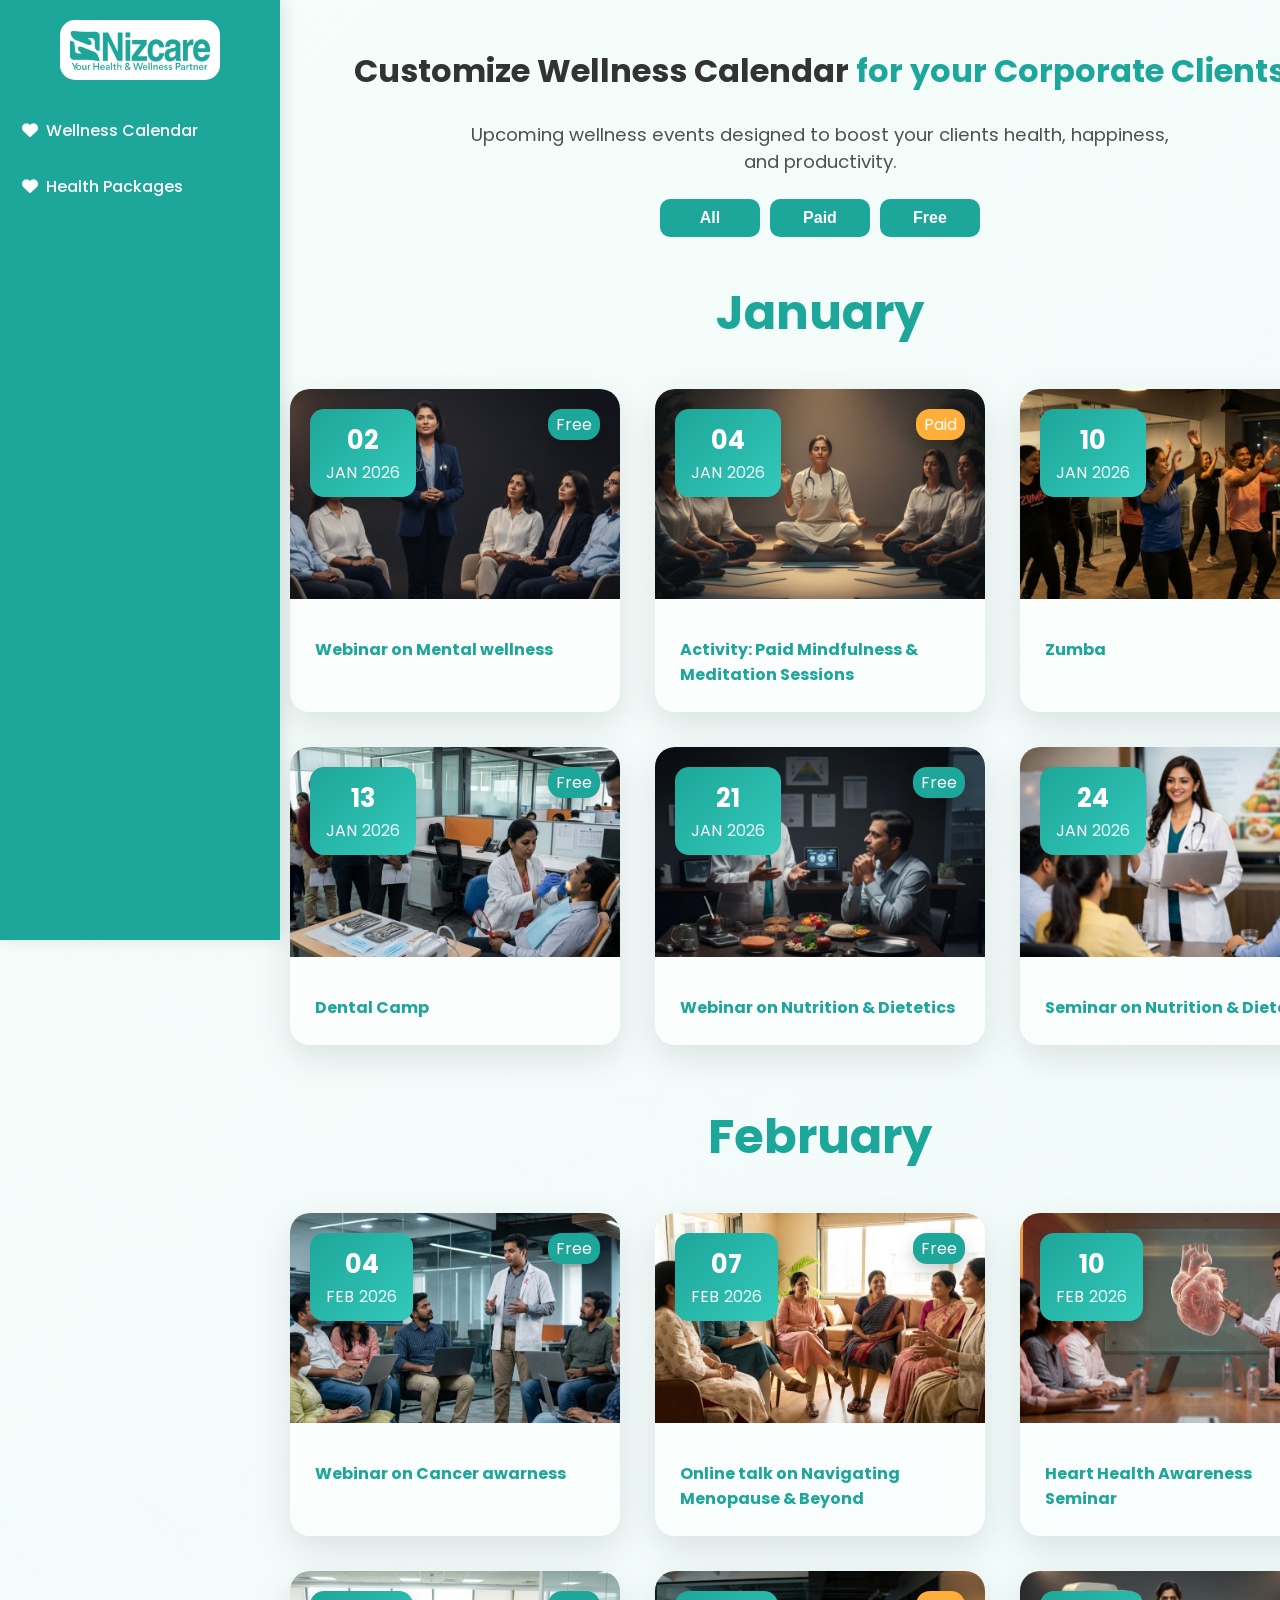
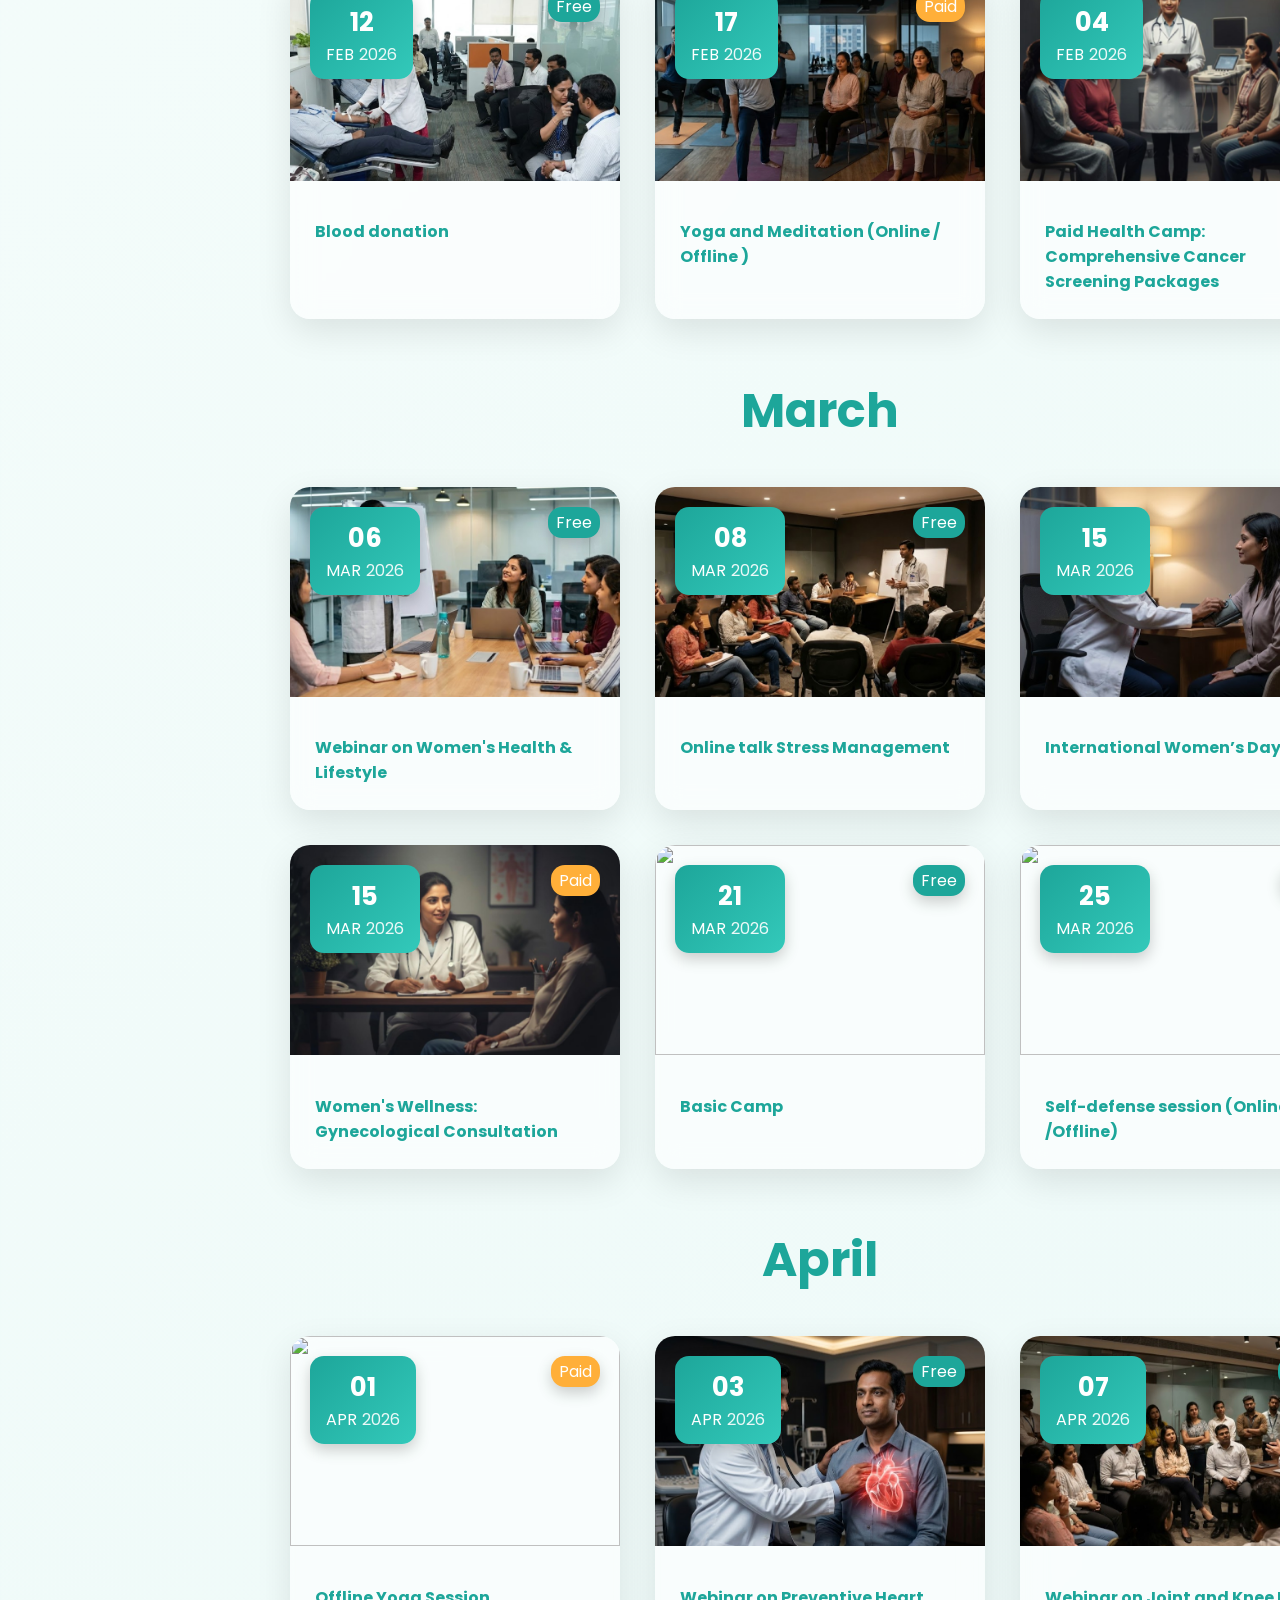
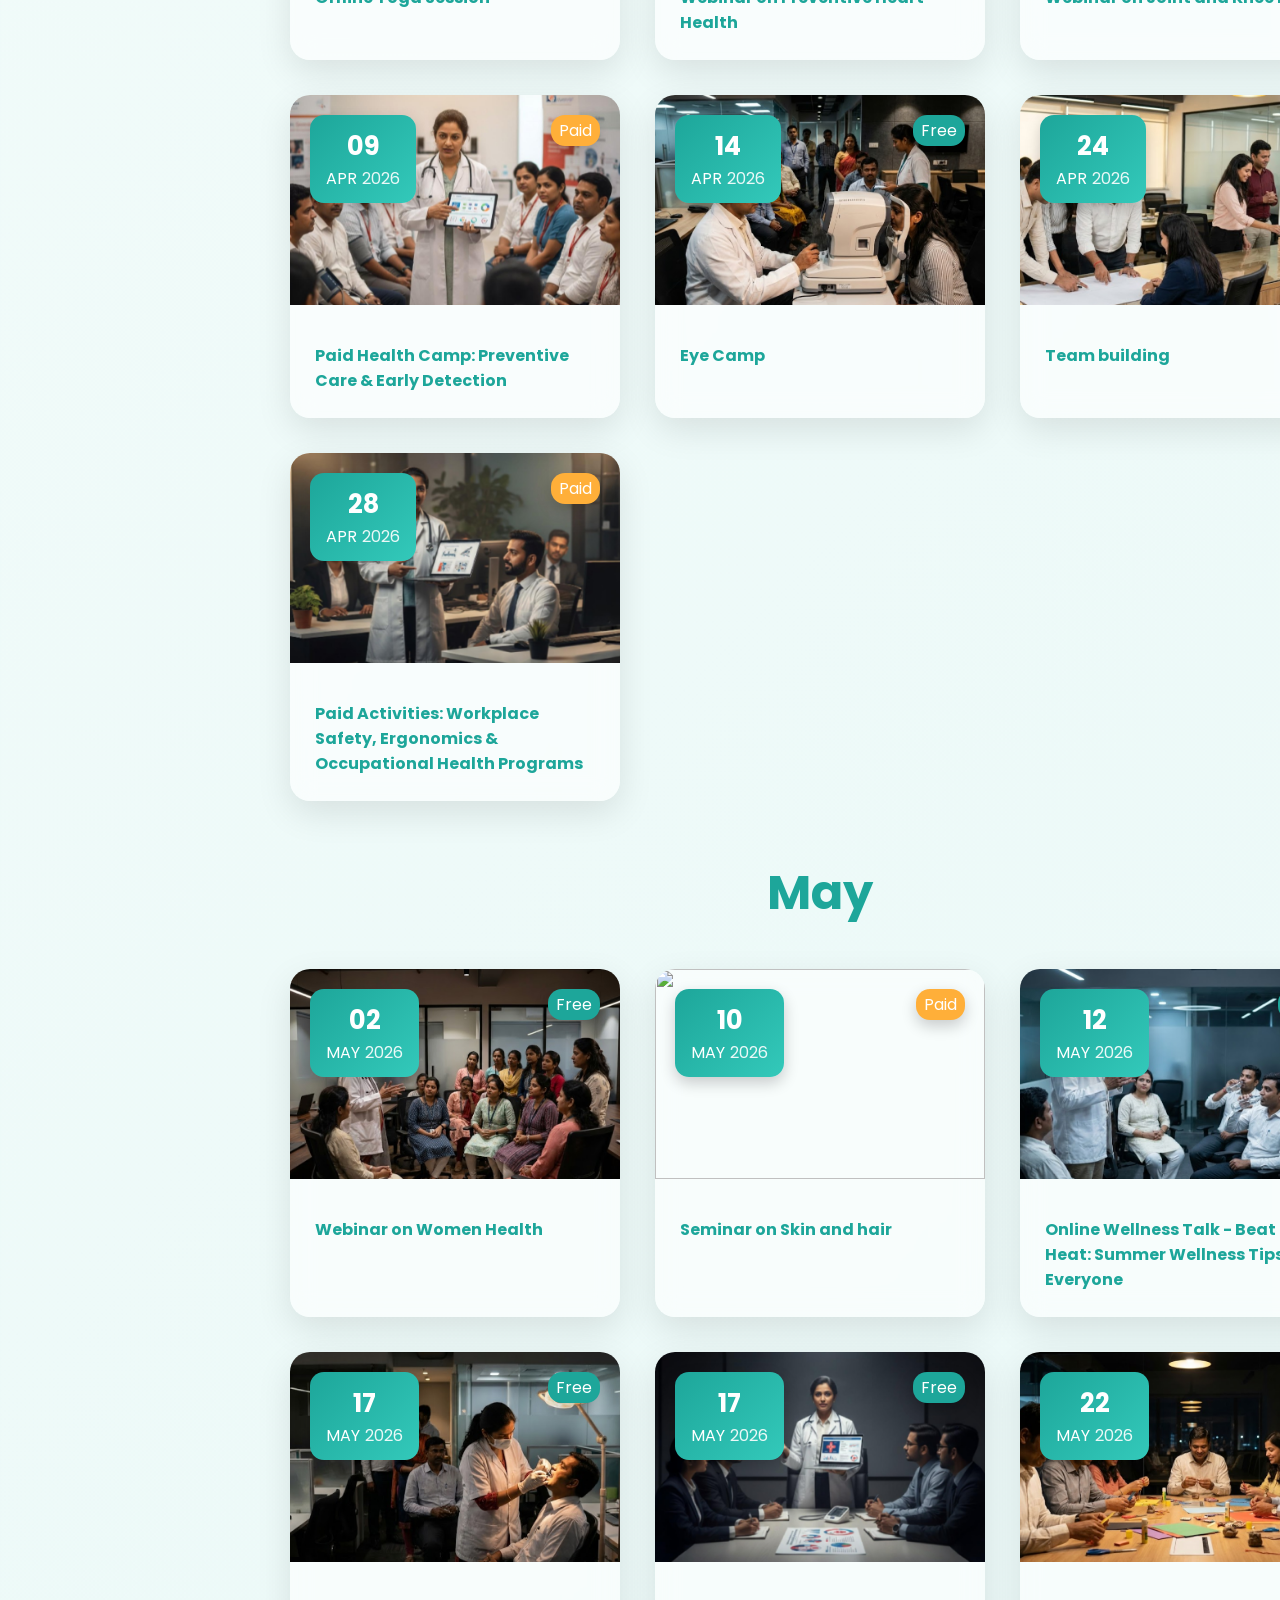
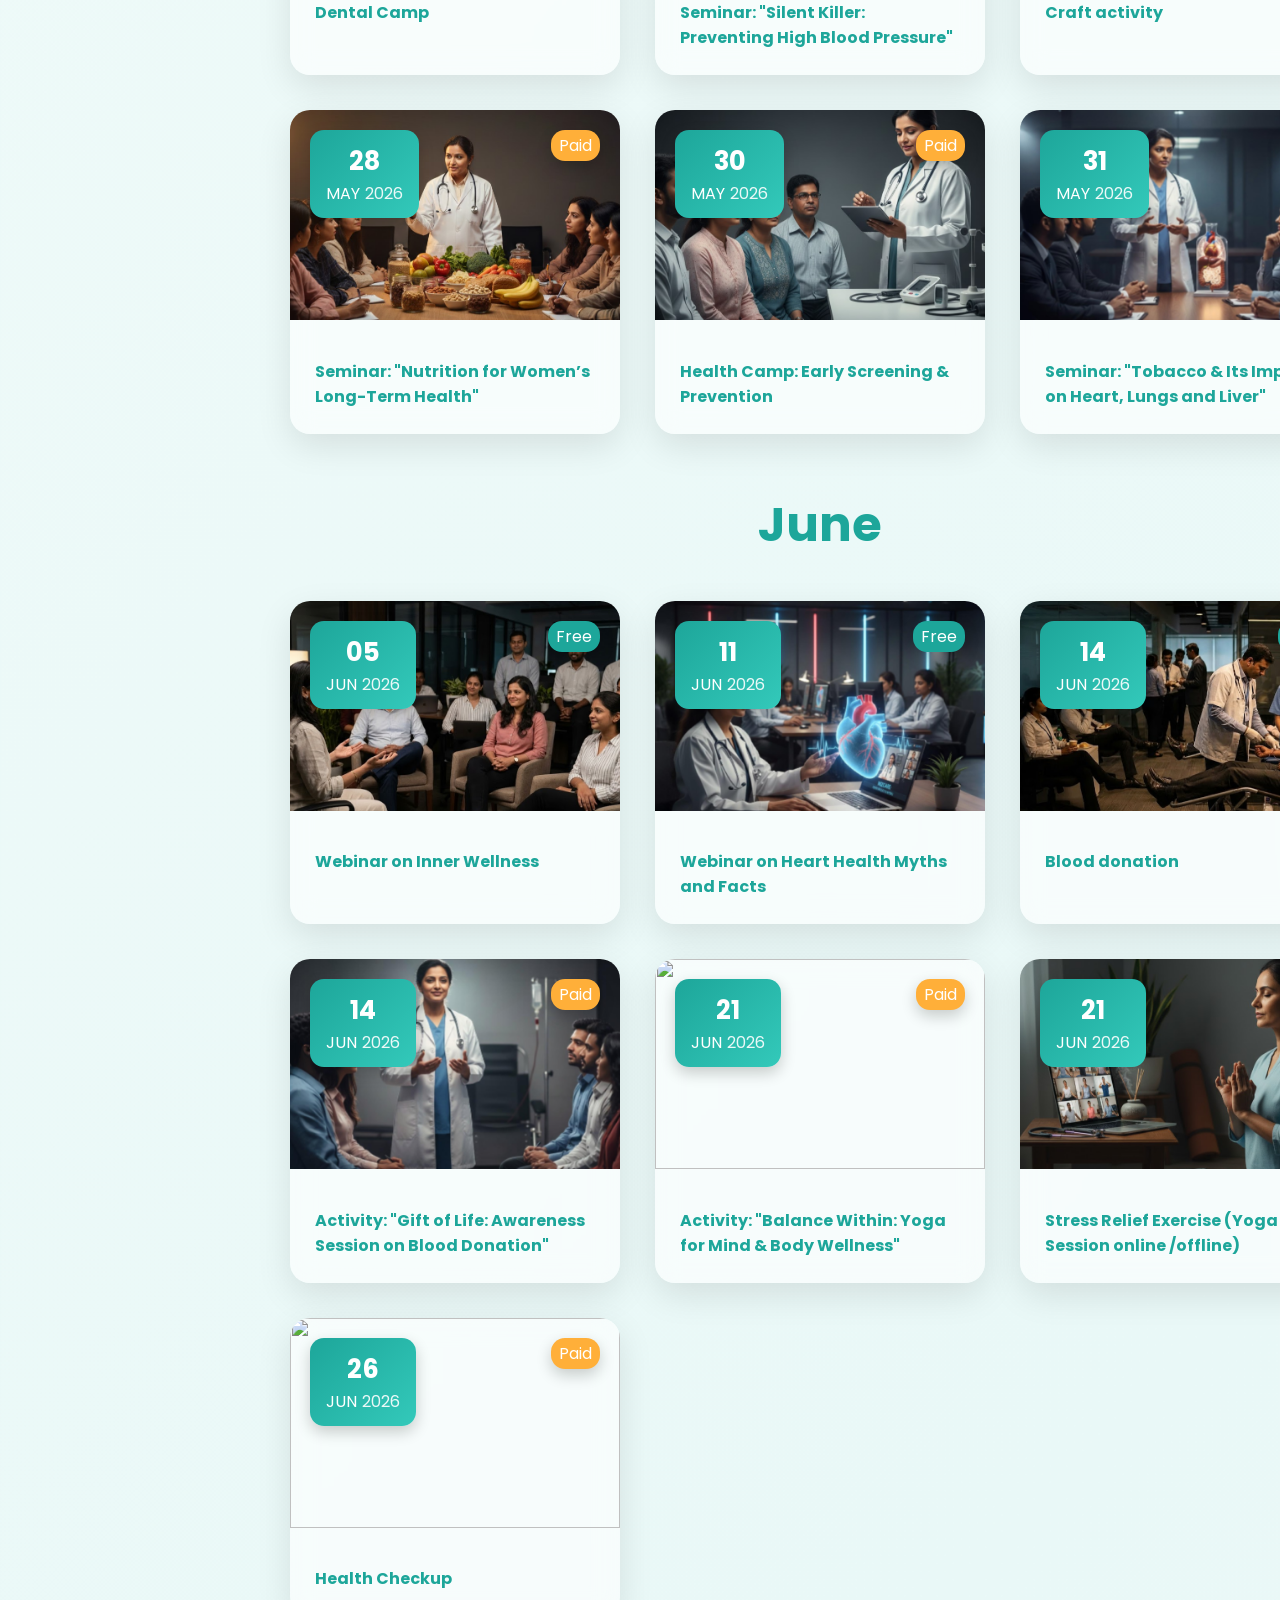
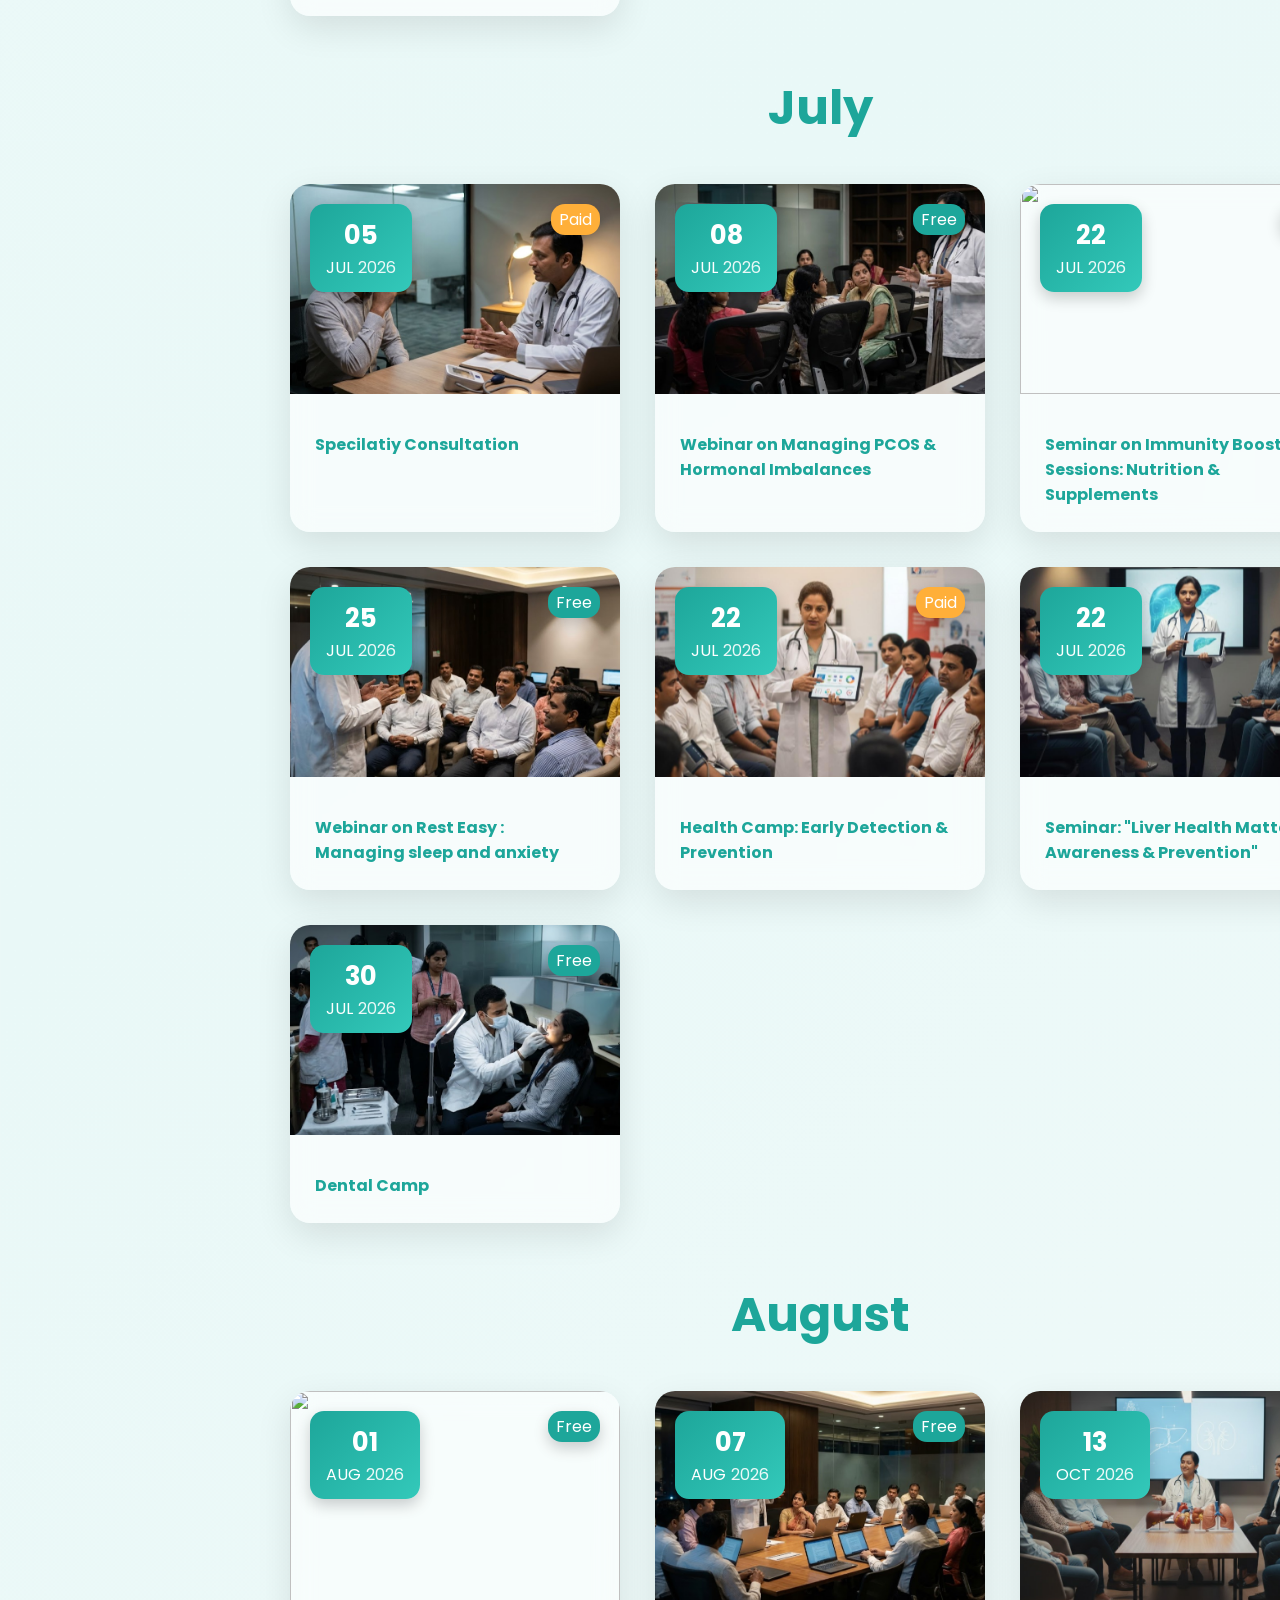
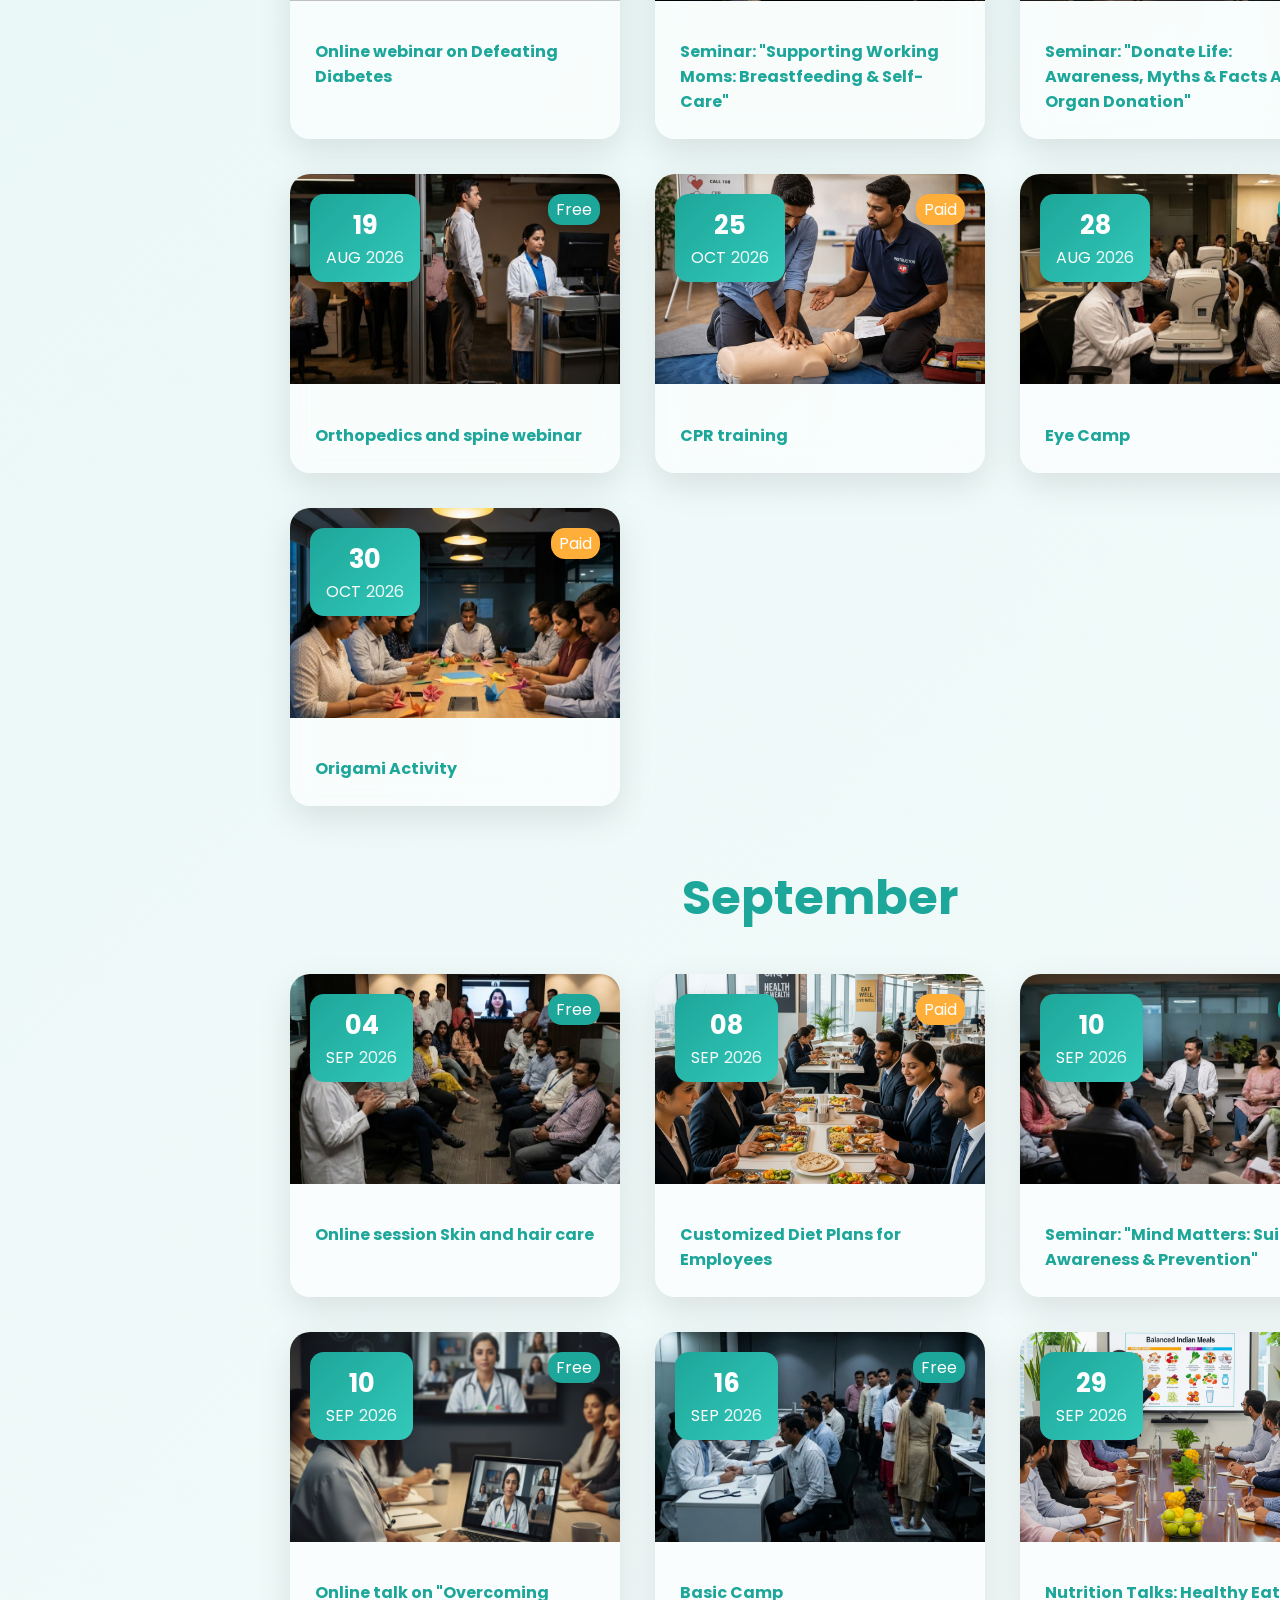
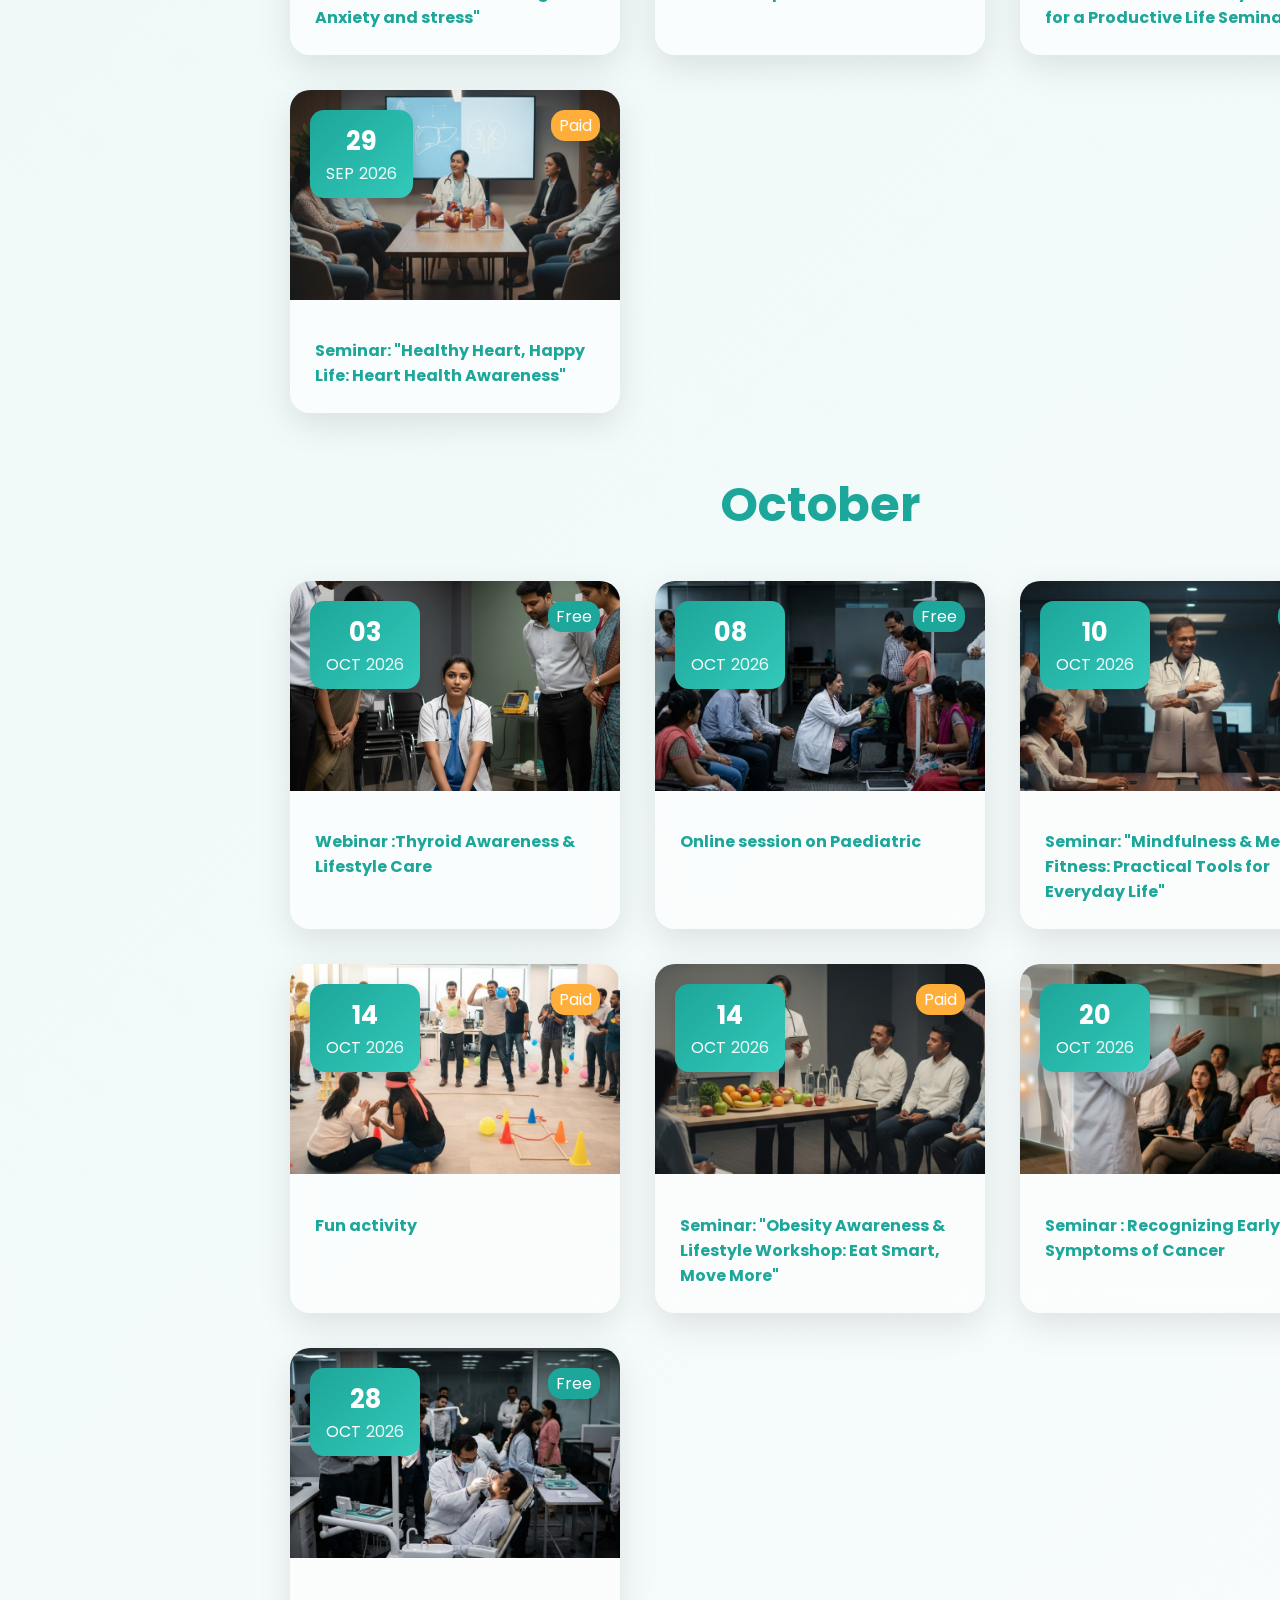
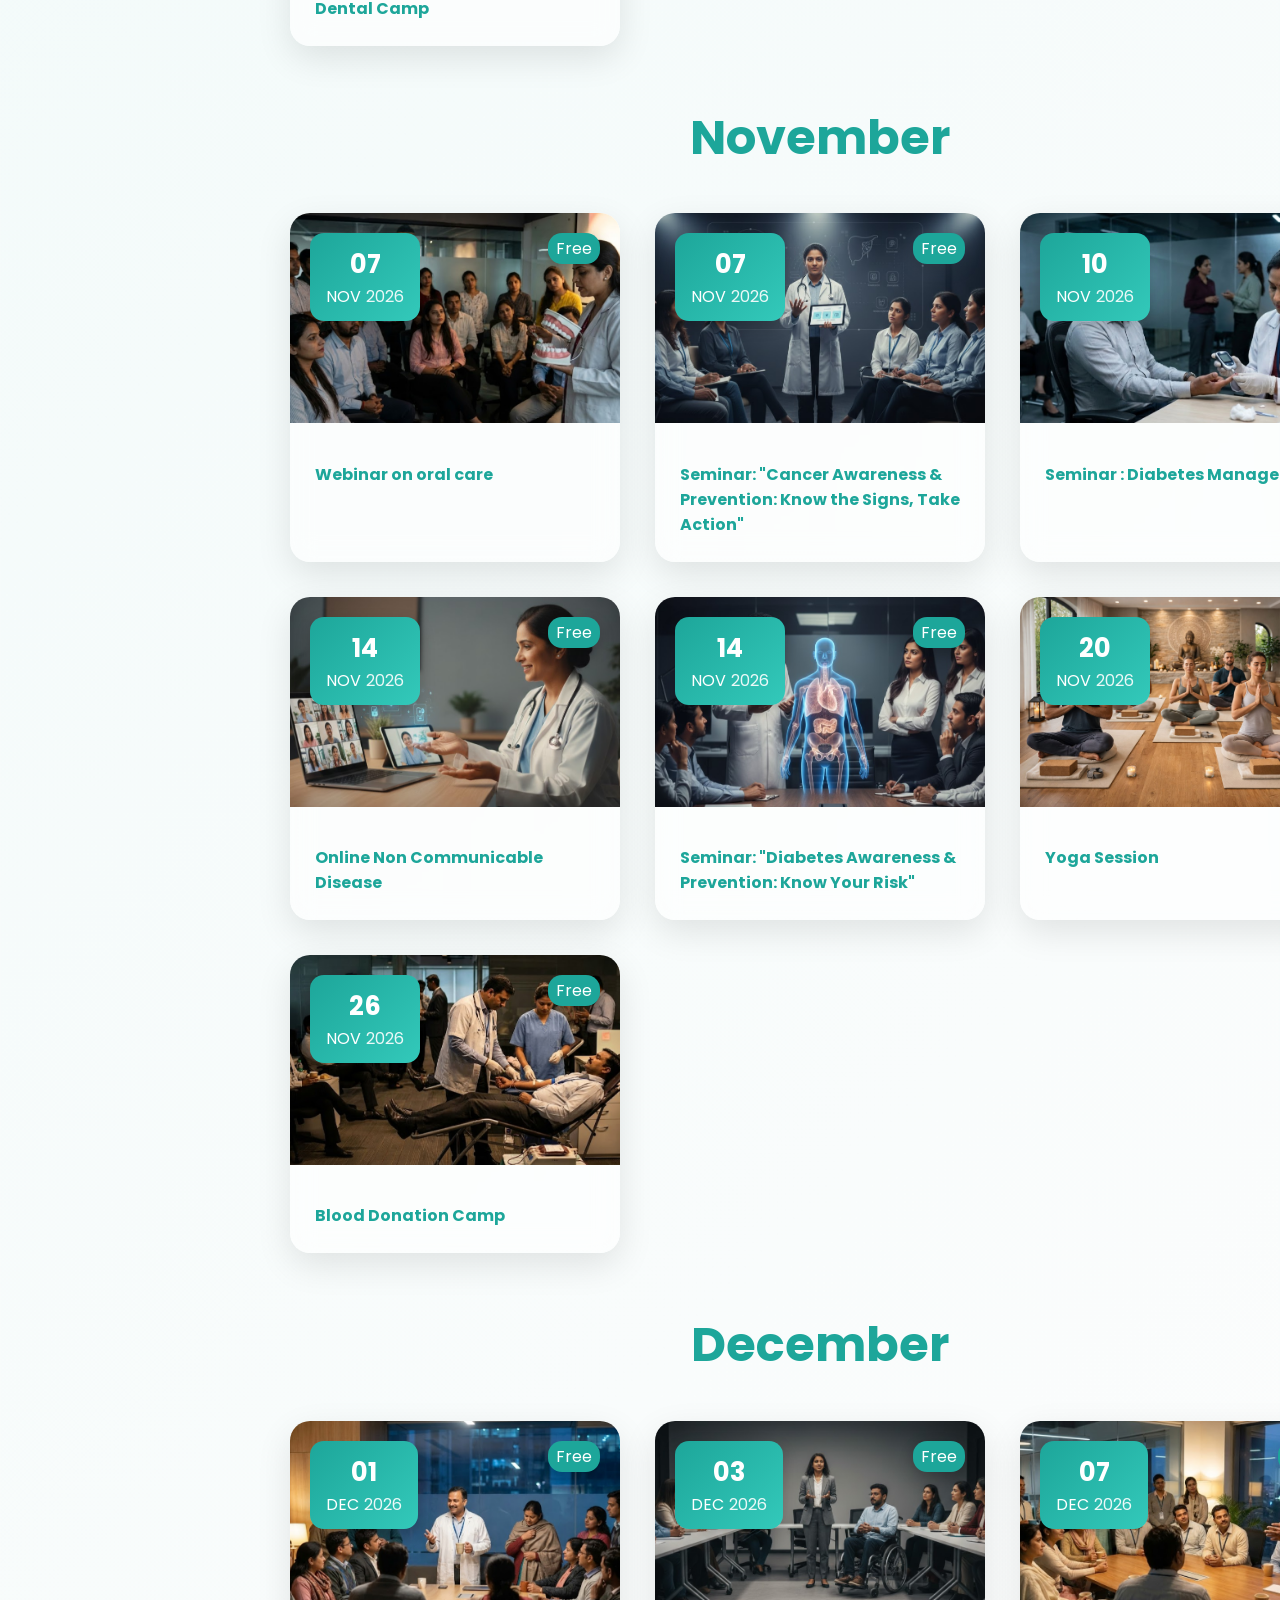
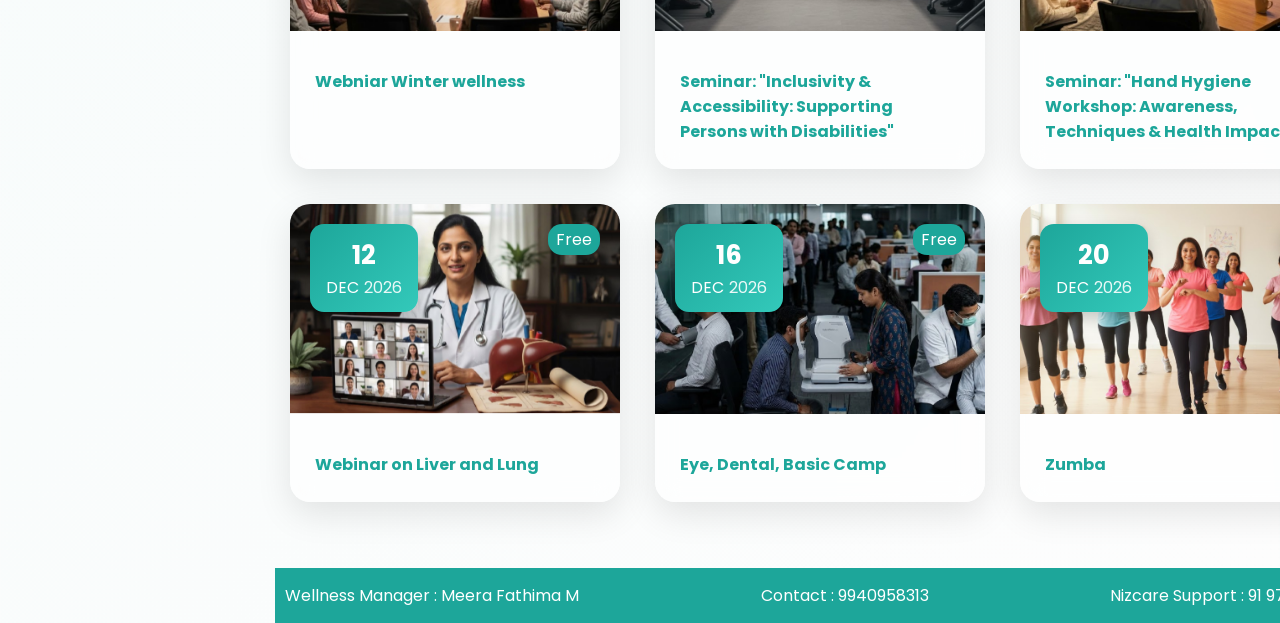
==== index.html @ eca598b3 "done" ====
<!DOCTYPE html>
<html lang="en">

<head>
    <meta charset="UTF-8" />
    <meta name="viewport" content="width=device-width, initial-scale=1.0" />
    <title>Wellness Calendar</title>
    <link rel="preconnect" href="https://fonts.googleapis.com" />
    <link rel="preconnect" href="https://fonts.gstatic.com" crossorigin />
    <link
        href="https://fonts.googleapis.com/css2?family=Bitcount+Prop+Single:wght@100..900&family=Poppins:ital,wght@0,100;0,200;0,300;0,400;0,500;0,600;0,700;0,800;0,900;1,100;1,200;1,300;1,400;1,500;1,600;1,700;1,800;1,900&display=swap"
        rel="stylesheet" />
    <link rel="stylesheet" href="style.css" />
    <link rel="stylesheet" href="https://cdnjs.cloudflare.com/ajax/libs/font-awesome/6.5.0/css/all.min.css" />
</head>

<body>

    <!-- Sidebar -->
    <aside class="sidebar">
        <!-- <h2><i class="fa fa-leaf"></i></h2> -->
        <img src="./assets/Logo/nizcare_logo (1).png" width="140px"
            style="background-color: #fff; padding: 10px; border-radius: 15px;" alt="logo">
        <nav>
            <a href="./index.html"><i class="fa fa-heart"></i> Wellness Calendar</a>
            <a href="./package.html"><i class="fa fa-heart"></i> Health Packages</a>
            <!-- <a href="./processflow.html"><i class="fa fa-calendar"></i> Process Flow</a>
            <a href="./webinar.html"><i class="fa fa-calendar"></i> Webinar</a> -->
        </nav>
    </aside>

    <!-- Main Content -->
    <main class="main-content">
        <section class="wellness-calendar">
            <div class="calendar-header">
                <h1>
                    Customize Wellness Calendar<span style="color: #1da69a;"> for your Corporate Clients</span>
                </h1>
                <p>Upcoming wellness events designed to boost your clients health, happiness, and productivity.</p>
            </div>

            <!-- Broker selector + note -->
            <!-- <div class="broker-select-wrap">
                <label for="brokerSelect">Select Broker:</label>
                <select id="brokerSelect" aria-label="Select broker">
                    <option value="" disabled selected>Select Broker</option>
                    <option value="broker1">Broker 1</option>
                    <option value="broker2">Broker 2</option>
                </select>
            </div>

            <div class="broker-select-wrap hide" id="corporateDropdownWrap" aria-hidden="true">
                <label for="corporateSelect">Select Corporate:</label>
                <select id="corporateSelect" aria-label="Select corporate">
                    <option value="" disabled selected>Select Corporate</option>
                </select>
            </div>

            <div class="select-corporate" id="corporateContainer">
                <div data-broker="broker1" data-corp="corporate1" tabindex="0">
                    <img src="./assets/corporate-logo/nizcare_logo.png" alt="">
                    <h4>corporate 1</h4>
                    <button class="select-btn">Select</button>
                    <button class="view-btn">view</button>
                </div>
                <div data-broker="broker2" data-corp="corporate2" tabindex="0">
                    <img src="./assets/corporate-logo/nizcare_logo.png" alt="">
                    <h4>corporate 2</h4>
                    <button class="select-btn">Select</button>
                    <button class="view-btn">view</button>
                </div>
                <div data-broker="broker1" data-corp="corporate3" tabindex="0">
                    <img src="./assets/corporate-logo/nizcare_logo.png" alt="">
                    <h4>corporate 3</h4>
                    <button class="select-btn">Select</button>
                    <button class="view-btn">view</button>
                </div>
                <div data-broker="broker2" data-corp="corporate4" tabindex="0">
                    <img src="./assets/corporate-logo/nizcare_logo.png" alt="">
                    <h4>corporate 4</h4>
                    <button class="select-btn">Select</button>
                    <button class="view-btn">view</button>
                </div>
            </div> -->


            <!-- <div class="logo-wrapper">
                <img src="./assets/Logo/apex_logo.jpg" alt="Apex Logo" class="logo">
                <span class="divider">×</span>
                <img src="./assets/Logo/panent.jpeg" alt="AIFA Logo" class="logo">
            </div> -->

            <div class="all-btn" style="margin-top:14px">
                <button class="main-btn" id="btn-all">All</button>
                <button class="main-btn" id="btn-paid">Paid</button>
                <button class="main-btn" id="btn-comp">Free</button>
            </div>

            <!-- January 2026 -->
            <div class="well-card">
                <div class="calendar-month">
                    <h1>January</h1>
                    <!-- <p><i class="fa-solid fa-circle" style="color: #1da69a;"></i> Zumba (All are paid Offline session)
                    </p> -->
                </div>
                <div class="calendar-grid">
                    <div class="calendar-card" data-type="complementary">
                        <div class="calendar-date">
                            <span class="day">02</span><span class="month">Jan</span><span class="year">2026</span>
                        </div>
                        <div class="tag-complementary"><span>Free</span></div>
                        <img src="./assets/wellness-calendar/1/Talk on Mental wellness.png" alt="">
                        <div class="calendar-content">
                            <h2>Webinar on Mental wellness</h2>
                        </div>
                    </div>

                     <div class="calendar-card" data-type="paid">
                        <div class="calendar-date">
                            <span class="day">04</span><span class="month">Jan</span><span class="year">2026</span>
                        </div>
                        <div class="tag-paid"><span>Paid</span></div>
                        <img src="./assets/wellness-calendar/1/Activity_ Paid Mindfulness & Meditation Sessions.png"
                            alt="">
                        <div class="calendar-content">
                            <h2> Activity: Paid Mindfulness & Meditation Sessions</h2>
                        </div>
                    </div>

                    <div class="calendar-card" data-type="paid">
                        <div class="calendar-date">
                            <span class="day">10</span><span class="month">Jan</span><span class="year">2026</span>
                        </div>
                        <div class="tag-paid"><span>Paid</span></div>
                        <img src="./assets/wellness-calendar/paid/Zumba.png" alt="">
                        <div class="calendar-content">
                            <h2>Zumba</h2>
                        </div>
                        <!-- <div class="pricing">
                            <h4 class="price">Price: <strike style="color: red;">₹5000</strike></h4>
                            <h4 class="partner-price">Partner Price: <span style="color: green;">₹5000</span></h4>
                        </div> -->
                    </div>

                    <div class="calendar-card" data-type="Complementary">
                        <div class="calendar-date">
                            <span class="day">13</span><span class="month">Jan</span><span class="year">2026</span>
                        </div>
                        <div class="tag-complementary"><span>Free</span></div>
                        <img src="./assets/wellness-calendar/1/Dental  camp.png" alt="">
                        <div class="calendar-content">
                            <h2>Dental Camp</h2>
                        </div>
                    </div>

                    <div class="calendar-card" data-type="Complementary">
                        <div class="calendar-date">
                            <span class="day">21</span><span class="month">Jan</span><span class="year">2026</span>
                        </div>
                        <div class="tag-complementary"><span>Free</span></div>
                        <img src="./assets/wellness-calendar/1/Nutrition & Dietetics.png" alt="">
                        <div class="calendar-content">
                            <h2> Webinar on Nutrition & Dietetics</h2>
                        </div>
                    </div>

                    <div class="calendar-card" data-type="paid">
                        <div class="calendar-date">
                            <span class="day">24</span><span class="month">Jan</span><span class="year">2026</span>
                        </div>
                        <div class="tag-paid"><span>Paid</span></div>
                        <img src="./assets/wellness-calendar/1/Seminar on Nutrition & Dietetics.png" alt="">
                        <div class="calendar-content">
                            <h2> Seminar on Nutrition & Dietetics</h2>
                        </div>
                    </div>


                    <!-- <div class="calendar-card" data-type="paid">
                        <div class="calendar-date">
                            <span class="day">20</span><span class="month">Jan</span><span class="year">2026</span>
                        </div>
                        <div class="tag-paid"><span>Paid</span></div>
                        <img src="./assets/wellness-calendar/jan-2025/jan-Diet Planner.png" alt="">
                        <div class="calendar-content">
                            <h2> Diet Planner and Fitness Consultation (Per Consultation/Subscription)</h2>
                        </div>
                    </div> -->

                    <!-- <div class="calendar-card" data-type="Complementary">
                        <div class="calendar-date">
                            <span class="day">23</span><span class="month">Jan</span><span class="year">2026</span>
                        </div>
                            <div class="tag-complementary"><span>Free</span></div>
                        <img src="./assets/wellness-calendar/1/Basic Camp.png" alt="">
                        <div class="calendar-content">
                            <h2>Basic Camp</h2>
                        </div>
                    </div> -->
                </div>
            </div>

            <!-- Feb 2026 -->
            <div class="well-card">
                <div class="calendar-month">
                    <h1>February</h1>
                    <!-- <p><i class="fa-solid fa-circle" style="color: #1da69a;"></i> Zumba (All are paid Offline session)
                    </p> -->
                </div>
                <div class="calendar-grid">
                    <div class="calendar-card" data-type="complementary">
                        <div class="calendar-date">
                            <span class="day">04</span><span class="month">Feb</span><span class="year">2026</span>
                        </div>
                        <div class="tag-complementary"><span>Free</span></div>
                        <img src="./assets/wellness-calendar/2/Cancer awarness.png" alt="">
                        <div class="calendar-content">
                            <h2>Webinar on Cancer awarness</h2>
                        </div>
                    </div>

                    <div class="calendar-card" data-type="complementary">
                        <div class="calendar-date">
                            <span class="day">07</span><span class="month">Feb</span><span class="year">2026</span>
                        </div>
                        <div class="tag-complementary"><span>Free</span></div>
                        <img src="./assets/wellness-calendar/2/Navigating Menopause & Beyond.png" alt="">
                        <div class="calendar-content">
                            <h2>Online talk on Navigating Menopause & Beyond</h2>
                        </div>
                    </div>

                    <div class="calendar-card" data-type="paid">
                        <div class="calendar-date">
                            <span class="day">10</span><span class="month">Feb</span><span class="year">2026</span>
                        </div>
                        <div class="tag-paid"><span>Paid</span></div>
                        <img src="./assets/wellness-calendar/paid/Heart Health Awareness Webinar.png" alt="">
                        <div class="calendar-content">
                            <h2>Heart Health Awareness Seminar</h2>
                        </div>
                    </div>

                    <div class="calendar-card" data-type="complementary">
                        <div class="calendar-date">
                            <span class="day">12</span><span class="month">Feb</span><span class="year">2026</span>
                        </div>
                        <div class="tag-complementary"><span>Free</span></div>
                        <img src="./assets/wellness-calendar/2/Blood donation and Eye.png" alt="">
                        <div class="calendar-content">
                            <h2>Blood donation</h2>
                        </div>
                    </div>

                    <div class="calendar-card" data-type="paid">
                        <div class="calendar-date">
                            <span class="day">17</span><span class="month">Feb</span><span class="year">2026</span>
                        </div>
                        <div class="tag-paid"><span>Paid</span></div>
                        <img src="./assets/wellness-calendar/paid/Yoga and Meditation (Online/Offline ).png" alt="">
                        <div class="calendar-content">
                            <h2>Yoga and Meditation (Online / Offline )</h2>
                        </div>
                    </div>

                    <div class="calendar-card" data-type="paid">
                        <div class="calendar-date">
                            <span class="day">04</span><span class="month">Feb</span><span class="year">2026</span>
                        </div>
                        <div class="tag-paid"><span>Paid</span></div>
                        <img src="./assets/wellness-calendar/2/Paid Health Camp_ Comprehensive Cancer Screening Packages.png"
                            alt="">
                        <div class="calendar-content">
                            <h2>Paid Health Camp: Comprehensive Cancer Screening Packages</h2>
                        </div>
                    </div>
                    <!--  -->
                    <!-- <div class="calendar-card" data-type="paid">
                        <div class="calendar-date">
                            <span class="day">26</span><span class="month">Feb</span><span class="year">2026</span>
                        </div>
                        <div class="tag-paid"><span>Paid</span></div>
                        <img src="./assets/wellness-calendar/paid/Laughter theraphy.png" alt="">
                        <div class="calendar-content">
                            <h2>Laughter theraphy</h2>
                        </div>
                    </div> -->

                </div>
            </div>

            <!-- Mar 2025 -->
            <div class="well-card">
                <div class="calendar-month">
                    <h1>March</h1>
                    <!-- <p><i class="fa-solid fa-circle" style="color: #1da69a;"></i> Zumba (All are paid Offline session)
                    </p> -->
                </div>
                <div class="calendar-grid">
                    <div class="calendar-card" data-type="complementary">
                        <div class="calendar-date">
                            <span class="day">06</span><span class="month">Mar</span><span class="year">2026</span>
                        </div>
                        <div class="tag-complementary"><span>Free</span></div>
                        <img src="./assets/wellness-calendar/3/Women's Health & Lifestyle.png" alt="">
                        <div class="calendar-content">
                            <h2>Webinar on Women's Health & Lifestyle</h2>
                        </div>
                    </div>

                    <div class="calendar-card" data-type="complementary">
                        <div class="calendar-date">
                            <span class="day">08</span><span class="month">Mar</span><span class="year">2026</span>
                        </div>
                        <div class="tag-complementary"><span>Free</span></div>
                        <img src="./assets/wellness-calendar/3/Stress Management.png" alt="">
                        <div class="calendar-content">
                            <h2>Online talk Stress Management</h2>
                        </div>
                    </div>

                    <div class="calendar-card" data-type="paid">
                        <div class="calendar-date">
                            <span class="day">15</span><span class="month">Mar</span><span class="year">2026</span>
                        </div>
                        <div class="tag-paid"><span>Paid</span></div>
                        <img src="./assets/wellness-calendar/paid/Women's Wellness_ Gynecological Checkups.png" alt="">
                        <div class="calendar-content">
                            <h2>International Women’s Day</h2>
                        </div>
                    </div>

                    <div class="calendar-card" data-type="paid">
                        <div class="calendar-date">
                            <span class="day">15</span><span class="month">Mar</span><span class="year">2026</span>
                        </div>
                        <div class="tag-paid"><span>Paid</span></div>
                        <img src="./assets/wellness-calendar/3/Women's Wellness_ Gynecological Consultation.png" alt="">
                        <div class="calendar-content">
                            <h2>Women's Wellness: Gynecological Consultation</h2>
                        </div>
                    </div>

                    <!-- <div class="calendar-card" data-type="complementary">
                        <div class="calendar-date">
                            <span class="day">19</span><span class="month">Mar</span><span class="year">2026</span>
                        </div>
                        <div class="tag-complementary"><span>Free</span></div>
                        <img src="./assets/wellness-calendar/3/Ergomonics Camp _ Basic camp.png" alt="">
                        <div class="calendar-content">
                            <h2>Ergomonics Camp</h2>
                        </div>
                    </div> -->

                    <div class="calendar-card" data-type="complementary">
                        <div class="calendar-date">
                            <span class="day">21</span><span class="month">Mar</span><span class="year">2026</span>
                        </div>
                        <div class="tag-complementary"><span>Free</span></div>
                        <img src="./assets/wellness-calendar/mar-2025/mar-Health talk.png" alt="">
                        <div class="calendar-content">
                            <h2>Basic Camp</h2>
                        </div>
                    </div>

                    <div class="calendar-card" data-type="paid">
                        <div class="calendar-date">
                            <span class="day">25</span><span class="month">Mar</span><span class="year">2026</span>
                        </div>
                        <div class="tag-paid"><span>Paid</span></div>
                        <img src="./assets/wellness-calendar/mar-2025/mar-Self-defense.png" alt="">
                        <div class="calendar-content">
                            <h2> Self-defense session (Online /Offline)</h2>
                        </div>
                    </div>

                    <!-- <div class="calendar-card" data-type="paid">
                        <div class="calendar-date">
                            <span class="day">29</span><span class="month">Mar</span><span class="year">2026</span>
                        </div>
                        <div class="tag-paid"><span>Paid</span></div>
                        <img src="./assets/wellness-calendar/paid/Dandiya dance.png" alt="">
                        <div class="calendar-content">
                            <h2>Dandiya dance</h2>
                        </div>
                    </div> -->

                </div>
            </div>

            <!-- Apr 2025 -->
            <div class="well-card">
                <div class="calendar-month">
                    <h1>April</h1>
                    <!-- <p><i class="fa-solid fa-circle" style="color: #1da69a;"></i> Zumba (All are paid Offline session)
                    </p> -->
                </div>
                <div class="calendar-grid">
                    <div class="calendar-card" data-type="paid">
                        <div class="calendar-date">
                            <span class="day">01</span><span class="month">Apr</span><span class="year">2026</span>
                        </div>
                        <div class="tag-paid"><span>Paid</span></div>
                        <img src="./assets/wellness-calendar/apr-2025/apr-Destress .png" alt="">
                        <div class="calendar-content">
                            <h2>Offline Yoga Session</h2>
                        </div>
                    </div>

                    <div class="calendar-card" data-type="complementary">
                        <div class="calendar-date">
                            <span class="day">03</span><span class="month">Apr</span><span class="year">2026</span>
                        </div>
                        <div class="tag-complementary"><span>Free</span></div>
                        <img src="./assets/wellness-calendar/4/Preventive Heart Health.png" alt="">
                        <div class="calendar-content">
                            <h2>Webinar on Preventive Heart Health</h2>
                        </div>
                    </div>

                    <div class="calendar-card" data-type="complementary">
                        <div class="calendar-date">
                            <span class="day">07</span><span class="month">Apr</span><span class="year">2026</span>
                        </div>
                        <div class="tag-complementary"><span>Free</span></div>
                        <img src="./assets/wellness-calendar/4/Webinar on Joint and Knee Pain.png" alt="">
                        <div class="calendar-content">
                            <h2>Webinar on Joint and Knee Pain</h2>
                        </div>
                    </div>

                    <div class="calendar-card" data-type="paid">
                        <div class="calendar-date">
                            <span class="day">09</span><span class="month">Apr</span><span class="year">2026</span>
                        </div>
                        <div class="tag-paid"><span>Paid</span></div>
                        <img src="./assets/wellness-calendar/4/Health Camp_ Early Detection & Prevention.png" alt="">
                        <div class="calendar-content">
                            <h2>Paid Health Camp: Preventive Care & Early Detection</h2>
                        </div>
                    </div>

                    <!-- <div class="calendar-card" data-type="complementary">
                        <div class="calendar-date">
                            <span class="day">09</span><span class="month">Apr</span><span class="year">2026</span>
                        </div>
                        <div class="tag-complementary"><span>Free</span></div>
                        <img src="./assets/wellness-calendar/4/Lifestyle & Respiratory Health.png" alt="">
                        <div class="calendar-content">
                            <h2>Lifestyle & Respiratory Health</h2>
                        </div>
                    </div> -->

                    <div class="calendar-card" data-type="complementary">
                        <div class="calendar-date">
                            <span class="day">14</span><span class="month">Apr</span><span class="year">2026</span>
                        </div>
                        <div class="tag-complementary"><span>Free</span></div>
                        <img src="./assets/wellness-calendar/4/Camp _ Eye.png" alt="">
                        <div class="calendar-content">
                            <h2>Eye Camp</h2>
                        </div>
                    </div>

                    <div class="calendar-card" data-type="paid">
                        <div class="calendar-date">
                            <span class="day">24</span><span class="month">Apr</span><span class="year">2026</span>
                        </div>
                        <div class="tag-paid"><span>Paid</span></div>
                        <img src="./assets/wellness-calendar/paid/Team building.png" alt="">
                        <div class="calendar-content">
                            <h2>Team building</h2>
                        </div>
                    </div>

                    <div class="calendar-card" data-type="paid">
                        <div class="calendar-date">
                            <span class="day">28</span><span class="month">Apr</span><span class="year">2026</span>
                        </div>
                        <div class="tag-paid"><span>Paid</span></div>
                        <img src="./assets/wellness-calendar/4/Paid Activities_ Workplace Safety, Ergonomics & Occupational Health Programs.png"
                            alt="">
                        <div class="calendar-content">
                            <h2>Paid Activities: Workplace Safety, Ergonomics & Occupational Health Programs</h2>
                        </div>
                    </div>

                    <!-- <div class="calendar-card" data-type="paid">
                        <div class="calendar-date">
                            <span class="day">24</span><span class="month">Apr</span><span class="year">2026</span>
                        </div>
                        <div class="tag-paid"><span>Paid</span></div>
                        <img src="./assets/wellness-calendar/apr-2025/apr-Mental Health Counseling.png" alt="">
                        <div class="calendar-content">
                            <h2>Mental Health Counseling</h2>
                        </div>
                    </div> -->

                </div>
            </div>

            <!-- May 2025 -->
            <div class="well-card">
                <div class="calendar-month">
                    <h1>May</h1>
                    <!-- <p><i class="fa-solid fa-circle" style="color: #1da69a;"></i> Zumba (All are paid Offline session)
                    </p> -->
                </div>
                <div class="calendar-grid">

                    <div class="calendar-card" data-type="complementary">
                        <div class="calendar-date">
                            <span class="day">02</span><span class="month">May</span><span class="year">2026</span>
                        </div>
                        <div class="tag-complementary"><span>Free</span></div>
                        <img src="./assets/wellness-calendar/5/Reproductive Health & Wellness – What Every Woman Should Know.png"
                            alt="">
                        <div class="calendar-content">
                            <h2>Webinar on Women Health</h2>
                        </div>
                    </div>

                    <div class="calendar-card" data-type="paid">
                        <div class="calendar-date">
                            <span class="day">10</span><span class="month">May</span><span class="year">2026</span>
                        </div>
                        <div class="tag-paid"><span>Paid</span></div>
                        <img src="./assets/wellness-calendar/may-2025/may-Skin and Hair.png" alt="">
                        <div class="calendar-content">
                            <h2>Seminar on Skin and hair</h2>
                        </div>
                    </div>

                    <div class="calendar-card" data-type="complementary">
                        <div class="calendar-date">
                            <span class="day">12</span><span class="month">May</span><span class="year">2026</span>
                        </div>
                        <div class="tag-complementary"><span>Free</span></div>
                        <img src="./assets/wellness-calendar/5/Beat the Heat_ Summer Wellness Tips for Everyone.png"
                            alt="">
                        <div class="calendar-content">
                            <h2>Online Wellness Talk - Beat the Heat: Summer Wellness Tips for Everyone</h2>
                        </div>
                    </div>

                    <!-- <div class="calendar-card" data-type="complementary">
                        <div class="calendar-date">
                            <span class="day">13</span><span class="month">May</span><span class="year">2026</span>
                        </div>
                        <div class="tag-complementary"><span>Free</span></div>
                        <img src="./assets/wellness-calendar/5/Summer skin care.png" alt="">
                        <div class="calendar-content">
                            <h2>Summer skin care</h2>
                        </div>
                    </div> -->

                    <div class="calendar-card" data-type="complementary">
                        <div class="calendar-date">
                            <span class="day">17</span><span class="month">May</span><span class="year">2026</span>
                        </div>
                        <div class="tag-complementary"><span>Free</span></div>
                        <img src="./assets/wellness-calendar/5/Camp _ dental.png" alt="">
                        <div class="calendar-content">
                            <h2>Dental Camp</h2>
                        </div>
                    </div>

                    <div class="calendar-card" data-type="complementary">
                        <div class="calendar-date">
                            <span class="day">17</span><span class="month">May</span><span class="year">2026</span>
                        </div>
                        <div class="tag-complementary"><span>Free</span></div>
                        <img src="./assets/wellness-calendar/5/Seminar_ _Silent Killer_ Preventing High Blood Pressure_.png"
                            alt="">
                        <div class="calendar-content">
                            <h2>Seminar: "Silent Killer: Preventing High Blood Pressure"</h2>
                        </div>
                    </div>

                    <!-- <div class="calendar-card" data-type="paid">
                        <div class="calendar-date">
                            <span class="day">22</span><span class="month">May</span><span class="year">2026</span>
                        </div>
                        <div class="tag-paid"><span>Paid</span></div>
                        <img src="./assets/wellness-calendar/may-2025/may-Vaccination Drive.png" alt="">
                        <div class="calendar-content">
                            <h2>Vaccination Drive</h2>
                        </div>
                    </div> -->

                    <div class="calendar-card" data-type="paid">
                        <div class="calendar-date">
                            <span class="day">22</span><span class="month">May</span><span class="year">2026</span>
                        </div>
                        <div class="tag-paid"><span>Paid</span></div>
                        <img src="./assets/wellness-calendar/paid/Craft activity.png" alt="">
                        <div class="calendar-content">
                            <h2>Craft activity</h2>
                        </div>
                    </div>

                    <div class="calendar-card" data-type="paid">
                        <div class="calendar-date">
                            <span class="day">28</span><span class="month">May</span><span class="year">2026</span>
                        </div>
                        <div class="tag-paid"><span>Paid</span></div>
                        <img src="./assets/wellness-calendar/5/Seminar_ _Nutrition for Women’s Long-Term Health_.png"
                            alt="">
                        <div class="calendar-content">
                            <h2>Seminar: "Nutrition for Women’s Long-Term Health"</h2>
                        </div>
                    </div>

                    <div class="calendar-card" data-type="paid">
                        <div class="calendar-date">
                            <span class="day">30</span><span class="month">May</span><span class="year">2026</span>
                        </div>
                        <div class="tag-paid"><span>Paid</span></div>
                        <img src="./assets/wellness-calendar/5/Health Camp_ Early Screening & Prevention.png" alt="">
                        <div class="calendar-content">
                            <h2>Health Camp: Early Screening & Prevention</h2>
                        </div>
                    </div>

                    <div class="calendar-card" data-type="paid">
                        <div class="calendar-date">
                            <span class="day">31</span><span class="month">May</span><span class="year">2026</span>
                        </div>
                        <div class="tag-paid"><span>Paid</span></div>
                        <img src="./assets/wellness-calendar/5/Seminar_ _Tobacco & Its Impact on Heart, Lungs and Liver_.png"
                            alt="">
                        <div class="calendar-content">
                            <h2>Seminar: "Tobacco & Its Impact on Heart, Lungs and Liver"</h2>
                        </div>
                    </div>

                </div>
            </div>

            <!-- june 2025 -->
            <div class="well-card">
                <div class="calendar-month">
                    <h1>June</h1>
                    <!-- <p><i class="fa-solid fa-circle" style="color: #1da69a;"></i> Zumba (All are paid Offline session)
                    </p> -->
                </div>
                <div class="calendar-grid">
                    <div class="calendar-card" data-type="complementary">
                        <div class="calendar-date">
                            <span class="day">05</span><span class="month">Jun</span><span class="year">2026</span>
                        </div>
                        <div class="tag-complementary"><span>Free</span></div>
                        <img src="./assets/wellness-calendar/6/Inner Wellness.png" alt="">
                        <div class="calendar-content">
                            <h2>Webinar on Inner Wellness</h2>
                        </div>
                    </div>

                    <!-- <div class="calendar-card" data-type="complementary">
                        <div class="calendar-date">
                            <span class="day">06</span><span class="month">Jun</span><span class="year">2026</span>
                        </div>
                        <div class="tag-complementary"><span>Free</span></div>
                        <img src="./assets/wellness-calendar/6/Preventive Healthcare for Women – Self-Care.png" alt="">
                        <div class="calendar-content">
                            <h2>Preventive Healthcare for Women – Self-Care</h2>
                        </div>
                    </div> -->

                    <div class="calendar-card" data-type="complementary">
                        <div class="calendar-date">
                            <span class="day">11</span><span class="month">Jun</span><span class="year">2026</span>
                        </div>
                        <div class="tag-complementary"><span>Free</span></div>
                        <img src="./assets/wellness-calendar/6/WEBINAR _ HEART HEALTH & MYTHS.png" alt="">
                        <div class="calendar-content">
                            <h2>Webinar on Heart Health Myths and Facts</h2>
                        </div>
                    </div>

                    <div class="calendar-card" data-type="complementary">
                        <div class="calendar-date">
                            <span class="day">14</span><span class="month">Jun</span><span class="year">2026</span>
                        </div>
                        <div class="tag-complementary"><span>Free</span></div>
                        <img src="./assets/wellness-calendar/6/Camp _ Blood donation.png" alt="">
                        <div class="calendar-content">
                            <h2>Blood donation</h2>
                        </div>
                    </div>

                    <div class="calendar-card" data-type="paid">
                        <div class="calendar-date">
                            <span class="day">14</span><span class="month">Jun</span><span class="year">2026</span>
                        </div>
                        <div class="tag-paid"><span>Paid</span></div>
                        <img src="./assets/wellness-calendar/6/Activity_ _Gift of Life_ Awareness Session on Blood Donation_.png"
                            alt="">
                        <div class="calendar-content">
                            <h2>Activity: "Gift of Life: Awareness Session on Blood Donation"</h2>
                        </div>
                    </div>

                    <div class="calendar-card" data-type="paid">
                        <div class="calendar-date">
                            <span class="day">21</span><span class="month">Jun</span><span class="year">2026</span>
                        </div>
                        <div class="tag-paid"><span>Paid</span></div>
                        <img src="./assets/wellness-calendar/jun-2025/Stress Relief.png" alt="">
                        <div class="calendar-content">
                            <h2>Activity: "Balance Within: Yoga for Mind & Body Wellness"</h2>
                        </div>
                    </div>

                    <div class="calendar-card" data-type="paid">
                        <div class="calendar-date">
                            <span class="day">21</span><span class="month">Jun</span><span class="year">2026</span>
                        </div>
                        <div class="tag-paid"><span>Paid</span></div>
                        <img src="./assets/wellness-calendar/6/Stress Relief Exercise.png" alt="">
                        <div class="calendar-content">
                            <h2>Stress Relief Exercise (Yoga Session online /offline)</h2>
                        </div>
                    </div>

                    <div class="calendar-card" data-type="paid">
                        <div class="calendar-date">
                            <span class="day">26</span><span class="month">Jun</span><span class="year">2026</span>
                        </div>
                        <div class="tag-paid"><span>Paid</span></div>
                        <img src="./assets/wellness-calendar/jun-2025//Prostate.png" alt="">
                        <div class="calendar-content">
                            <h2>Health Checkup</h2>
                        </div>
                    </div>

                </div>
            </div>

            <!-- july 2025 -->
            <div class="well-card">
                <div class="calendar-month">
                    <h1>July</h1>
                    <!-- <p><i class="fa-solid fa-circle" style="color: #1da69a;"></i> Zumba (All are paid Offline session)
                    </p> -->
                </div>
                <div class="calendar-grid">
                    <div class="calendar-card" data-type="paid">
                        <div class="calendar-date">
                            <span class="day">05</span><span class="month">Jul</span><span class="year">2026</span>
                        </div>
                        <div class="tag-paid"><span>Paid</span></div>
                        <img src="./assets/wellness-calendar/paid/Offline GP Consultation.png" alt="">
                        <div class="calendar-content">
                            <h2>Specilatiy Consultation</h2>
                        </div>
                    </div>

                    <div class="calendar-card" data-type="complementary">
                        <div class="calendar-date">
                            <span class="day">08</span><span class="month">Jul</span><span class="year">2026</span>
                        </div>
                        <div class="tag-complementary"><span>Free</span></div>
                        <img src="./assets/wellness-calendar/7/Managing PCOS & Hormonal Imbalances.png">
                        <div class="calendar-content">
                            <h2>Webinar on Managing PCOS & Hormonal Imbalances</h2>
                        </div>
                    </div>

                    <!-- <div class="calendar-card" data-type="complementary">
                        <div class="calendar-date">
                            <span class="day">18</span><span class="month">Jul</span><span class="year">2026</span>
                        </div>
                        <div class="tag-complementary"><span>Free</span></div>
                        <img src="./assets/wellness-calendar/7/Health & Lifestyle Education.png" alt="">
                        <div class="calendar-content">
                            <h2>Health & Lifestyle Education</h2>
                        </div>
                    </div> -->

                    <div class="calendar-card" data-type="paid">
                        <div class="calendar-date">
                            <span class="day">22</span><span class="month">Jul</span><span class="year">2026</span>
                        </div>
                        <div class="tag-paid"><span>Paid</span></div>
                        <img src="./assets/wellness-calendar/jul-2025/Immunity Boost .png" alt="">
                        <div class="calendar-content">
                            <h2>Seminar on Immunity Boost Sessions: Nutrition & Supplements</h2>
                        </div>
                    </div>

                    <div class="calendar-card" data-type="complementary">
                        <div class="calendar-date">
                            <span class="day">25</span><span class="month">Jul</span><span class="year">2026</span>
                        </div>
                        <div class="tag-complementary"><span>Free</span></div>
                        <img src="./assets/wellness-calendar/7/Rest Easy _ Managing sleep and anxiety.png" alt="">
                        <div class="calendar-content">
                            <h2>Webinar on Rest Easy : Managing sleep and anxiety</h2>
                        </div>
                    </div>

                    <div class="calendar-card" data-type="paid">
                        <div class="calendar-date">
                            <span class="day">22</span><span class="month">Jul</span><span class="year">2026</span>
                        </div>
                        <div class="tag-paid"><span>Paid</span></div>
                        <img src="./assets/wellness-calendar/7/Health Camp_ Early Detection & Prevention.png" alt="">
                        <div class="calendar-content">
                            <h2>Health Camp: Early Detection & Prevention</h2>
                        </div>
                    </div>

                    <div class="calendar-card" data-type="paid">
                        <div class="calendar-date">
                            <span class="day">22</span><span class="month">Jul</span><span class="year">2026</span>
                        </div>
                        <div class="tag-paid"><span>Paid</span></div>
                        <img src="./assets/wellness-calendar/7/Seminar_ _Liver Health Matters_ Awareness & Prevention_.png"
                            alt="">
                        <div class="calendar-content">
                            <h2>Seminar: "Liver Health Matters: Awareness & Prevention"</h2>
                        </div>
                    </div>

                    <div class="calendar-card" data-type="complementary">
                        <div class="calendar-date">
                            <span class="day">30</span><span class="month">Jul</span><span class="year">2026</span>
                        </div>
                        <div class="tag-complementary"><span>Free</span></div>
                        <img src="./assets/wellness-calendar/7/Camp_ _ dental.png" alt="">
                        <div class="calendar-content">
                            <h2>Dental Camp</h2>
                        </div>
                    </div>

                </div>
            </div>

            <!-- Aug 2025 -->
            <div class="well-card">
                <div class="calendar-month">
                    <h1>August</h1>
                    <!-- <p><i class="fa-solid fa-circle" style="color: #1da69a;"></i> Zumba (All are paid Offline session)
                    </p> -->
                </div>
                <div class="calendar-grid">
                    <div class="calendar-card" data-type="complementary">
                        <div class="calendar-date">
                            <span class="day">01</span><span class="month">Aug</span><span class="year">2026</span>
                        </div>
                        <div class="tag-complementary"><span>Free</span></div>
                        <img src="./assets/wellness-calendar/special-days/World Breastfeeding Week.png" alt="">
                        <div class="calendar-content">
                            <h2>Online webinar on Defeating Diabetes</h2>
                        </div>
                    </div>

                    <div class="calendar-card" data-type="complementary">
                        <div class="calendar-date">
                            <span class="day">07</span><span class="month">Aug</span><span class="year">2026</span>
                        </div>
                        <div class="tag-complementary"><span>Free</span></div>
                        <img src="./assets/wellness-calendar/8/Smart Straegies for everday control.png" alt="">
                        <div class="calendar-content">
                            <h2>Seminar: "Supporting Working Moms: Breastfeeding & Self-Care"</h2>
                        </div>
                    </div>

                    <div class="calendar-card" data-type="paid">
                        <div class="calendar-date">
                            <span class="day">13</span><span class="month">Oct</span><span class="year">2026</span>
                        </div>
                        <div class="tag-paid"><span>Paid</span></div>
                        <img src="./assets/wellness-calendar/8/Seminar_ _Donate Life_ Awareness, Myths & Facts About Organ Donation_.png"
                            alt="">
                        <div class="calendar-content">
                            <h2>Seminar: "Donate Life: Awareness, Myths & Facts About Organ Donation"</h2>
                        </div>
                    </div>

                    <div class="calendar-card" data-type="complementary">
                        <div class="calendar-date">
                            <span class="day">19</span><span class="month">Aug</span><span class="year">2026</span>
                        </div>
                        <div class="tag-complementary"><span>Free</span></div>
                        <img src="./assets/wellness-calendar/8/Orthopedics and spine.png" alt="">
                        <div class="calendar-content">
                            <h2>Orthopedics and spine webinar</h2>
                        </div>
                    </div>

                    <div class="calendar-card" data-type="paid">
                        <div class="calendar-date">
                            <span class="day">25</span><span class="month">Oct</span><span class="year">2026</span>
                        </div>
                        <div class="tag-paid"><span>Paid</span></div>
                        <img src="./assets/wellness-calendar/8/cpr.jpeg" alt="">
                        <div class="calendar-content">
                            <h2>CPR training</h2>
                        </div>
                    </div>

                    <div class="calendar-card" data-type="complementary">
                        <div class="calendar-date">
                            <span class="day">28</span><span class="month">Aug</span><span class="year">2026</span>
                        </div>
                        <div class="tag-complementary"><span>Free</span></div>
                        <img src="./assets/wellness-calendar/8/Camp_ eye.png" alt="">
                        <div class="calendar-content">
                            <h2>Eye Camp</h2>
                        </div>
                    </div>

                    <div class="calendar-card" data-type="paid">
                        <div class="calendar-date">
                            <span class="day">30</span><span class="month">Oct</span><span class="year">2026</span>
                        </div>
                        <div class="tag-paid"><span>Paid</span></div>
                        <img src="./assets/wellness-calendar/paid/Origami Activity.png" alt="">
                        <div class="calendar-content">
                            <h2>Origami Activity</h2>
                        </div>
                    </div>

                </div>
            </div>

            <!-- September 2025-->
            <div class="well-card">
                <div class="calendar-month">
                    <h1>September</h1>
                    <!-- <p><i class="fa-solid fa-circle" style="color: #1da69a;"></i> Zumba (All are paid Offline session)
                    </p> -->
                </div>
                <div class="calendar-grid">
                    <div class="calendar-card" data-type="complementary">
                        <div class="calendar-date">
                            <span class="day">04</span><span class="month">Sep</span><span class="year">2026</span>
                        </div>
                        <div class="tag-complementary"><span>Free</span></div>
                        <img src="./assets/wellness-calendar/9/Life style management diet and nutrition session Online Skin and hair care.png"
                            alt="">
                        <div class="calendar-content">
                            <h2>Online session Skin and hair care</h2>
                            <!-- Life style management diet and nutrition   -->
                        </div>
                    </div>

                    <div class="calendar-card" data-type="paid">
                        <div class="calendar-date">
                            <span class="day">08</span><span class="month">Sep</span><span class="year">2026</span>
                        </div>
                        <div class="tag-paid"><span>Paid</span></div>
                        <img src="./assets/wellness-calendar/sept/Customized Diet Plans for Employees.jpg" alt="">
                        <div class="calendar-content">
                            <h2>Customized Diet Plans for Employees</h2>
                        </div>
                    </div>

                    <div class="calendar-card" data-type="complementary">
                        <div class="calendar-date">
                            <span class="day">10</span><span class="month">Sep</span><span class="year">2026</span>
                        </div>
                        <div class="tag-complementary"><span>Free</span></div>
                        <img src="./assets/wellness-calendar/9/Online talk on _Overcoming Anxiety and stress.png"
                            alt="">
                        <div class="calendar-content">
                            <h2>Seminar: "Mind Matters: Suicide Awareness & Prevention"</h2>
                        </div>
                    </div>

                    <div class="calendar-card" data-type="complementary">
                        <div class="calendar-date">
                            <span class="day">10</span><span class="month">Sep</span><span class="year">2026</span>
                        </div>
                        <div class="tag-complementary"><span>Free</span></div>
                        <img src="./assets/wellness-calendar/9/Online talk on _Overcoming Anxiety and stress_.png"
                            alt="">
                        <div class="calendar-content">
                            <h2>Online talk on "Overcoming Anxiety and stress"</h2>
                        </div>
                    </div>

                    <div class="calendar-card" data-type="complementary">
                        <div class="calendar-date">
                            <span class="day">16</span><span class="month">Sep</span><span class="year">2026</span>
                        </div>
                        <div class="tag-complementary"><span>Free</span></div>
                        <img src="./assets/wellness-calendar/9/camp _Basic.png" alt="">
                        <div class="calendar-content">
                            <h2>Basic Camp</h2>
                        </div>
                    </div>

                    <div class="calendar-card" data-type="paid">
                        <div class="calendar-date">
                            <span class="day">29</span><span class="month">Sep</span><span class="year">2026</span>
                        </div>
                        <div class="tag-paid"><span>Paid</span></div>
                        <img src="./assets/wellness-calendar/sept/Nutrition.jpg" alt="">
                        <div class="calendar-content">
                            <h2>Nutrition Talks: Healthy Eating for a Productive Life Seminar</h2>
                        </div>
                    </div>

                    <div class="calendar-card" data-type="paid">
                        <div class="calendar-date">
                            <span class="day">29</span><span class="month">Sep</span><span class="year">2026</span>
                        </div>
                        <div class="tag-paid"><span>Paid</span></div>
                        <img src="./assets/wellness-calendar/8/Seminar_ _Donate Life_ Awareness, Myths & Facts About Organ Donation_.png"
                            alt="">
                        <div class="calendar-content">
                            <h2>Seminar: "Healthy Heart, Happy Life: Heart Health Awareness"</h2>
                        </div>
                    </div>
                </div>
            </div>

            <!-- October 2025-->
            <div class="well-card">
                <div class="calendar-month">
                    <h1>October</h1>
                    <!-- <p><i class="fa-solid fa-circle" style="color: #1da69a;"></i> Team Building (All are paid Offline
                        session)</p> -->
                </div>
                <div class="calendar-grid">
                    <div class="calendar-card" data-type="complementary">
                        <div class="calendar-date">
                            <span class="day">03</span><span class="month">Oct</span><span class="year">2026</span>
                        </div>
                        <div class="tag-complementary"><span>Free</span></div>
                        <img src="./assets/wellness-calendar/10/thyroid4.jpeg" alt="">
                        <div class="calendar-content">
                            <h2>Webinar :Thyroid Awareness & Lifestyle Care</h2>
                        </div>
                    </div>

                    <div class="calendar-card" data-type="complementary">
                        <div class="calendar-date">
                            <span class="day">08</span><span class="month">Oct</span><span class="year">2026</span>
                        </div>
                        <div class="tag-complementary"><span>Free</span></div>
                        <img src="./assets/wellness-calendar/10/Online session on Paediatric.png" alt="">
                        <div class="calendar-content">
                            <h2>Online session on Paediatric</h2>
                        </div>
                    </div>

                    <div class="calendar-card" data-type="complementary">
                        <div class="calendar-date">
                            <span class="day">10</span><span class="month">Oct</span><span class="year">2026</span>
                        </div>
                        <div class="tag-complementary"><span>Free</span></div>
                        <img src="./assets/wellness-calendar/10/Quality Life with pain free joints.png" alt="">
                        <div class="calendar-content">
                            <h2>Seminar: "Mindfulness & Mental Fitness: Practical Tools for Everyday Life"</h2>
                        </div>
                    </div>

                    <div class="calendar-card" data-type="paid">
                        <div class="calendar-date">
                            <span class="day">14</span><span class="month">Oct</span><span class="year">2026</span>
                        </div>
                        <div class="tag-paid"><span>Paid</span></div>
                        <img src="./assets/wellness-calendar/10/Fun activity.png" alt="">
                        <div class="calendar-content">
                            <h2>Fun activity</h2>
                        </div>
                    </div>

                    <div class="calendar-card" data-type="paid">
                        <div class="calendar-date">
                            <span class="day">14</span><span class="month">Oct</span><span class="year">2026</span>
                        </div>
                        <div class="tag-paid"><span>Paid</span></div>
                        <img src="./assets/wellness-calendar/10/Seminar_ _Obesity Awareness & Lifestyle Workshop_ Eat Smart, Move More_.png"
                            alt="">
                        <div class="calendar-content">
                            <h2>Seminar: "Obesity Awareness & Lifestyle Workshop: Eat Smart, Move More"</h2>
                        </div>
                    </div>

                    <div class="calendar-card" data-type="paid">
                        <div class="calendar-date">
                            <span class="day">20</span><span class="month">Oct</span><span class="year">2026</span>
                        </div>
                        <div class="tag-paid"><span>Paid</span></div>
                        <img src="./assets/wellness-calendar/paid/Awareness Session_ Recognizing Early Symptoms of Cancer.png"
                            alt="">
                        <div class="calendar-content">
                            <h2>Seminar : Recognizing Early Symptoms of Cancer</h2>
                        </div>
                    </div>

                    <div class="calendar-card" data-type="complementary">
                        <div class="calendar-date">
                            <span class="day">28</span><span class="month">Oct</span><span class="year">2026</span>
                        </div>
                        <div class="tag-complementary"><span>Free</span></div>
                        <img src="./assets/wellness-calendar/10/Camp _ dental.png" alt="">
                        <div class="calendar-content">
                            <h2>Dental Camp</h2>
                        </div>
                    </div>
                </div>
            </div>

            <!-- November 2025-->
            <div class="well-card">
                <div class="calendar-month">
                    <h1>November</h1>
                    <!-- <p><i class="fa-solid fa-circle" style="color: #1da69a;"></i> Yoga (All are paid Offline session)
                    </p> -->
                </div>
                <div class="calendar-grid">
                    <div class="calendar-card" data-type="complementary">
                        <div class="calendar-date">
                            <span class="day">07</span><span class="month">Nov</span><span class="year">2026</span>
                        </div>
                        <div class="tag-complementary"><span>Free</span></div>
                        <img src="./assets/wellness-calendar/11/Webinar on oral care.png" alt="">
                        <div class="calendar-content">
                            <h2>Webinar on oral care</h2>
                        </div>
                    </div>

                    <div class="calendar-card" data-type="complementary">
                        <div class="calendar-date">
                            <span class="day">07</span><span class="month">Nov</span><span class="year">2026</span>
                        </div>
                        <div class="tag-complementary"><span>Free</span></div>
                        <img src="./assets/wellness-calendar/11/Seminar_ _Cancer Awareness & Prevention_ Know the Signs, Take Action_.png"
                            alt="">
                        <div class="calendar-content">
                            <h2>Seminar: "Cancer Awareness & Prevention: Know the Signs, Take Action"</h2>
                        </div>
                    </div>

                    <div class="calendar-card" data-type="paid">
                        <div class="calendar-date">
                            <span class="day">10</span><span class="month">Nov</span><span class="year">2026</span>
                        </div>
                        <div class="tag-paid"><span>Paid</span></div>
                        <img src="./assets/wellness-calendar/paid/Diabetes Management Webinar.png" alt="">
                        <div class="calendar-content">
                            <h2>Seminar : Diabetes Management</h2>
                        </div>
                    </div>

                    <div class="calendar-card" data-type="complementary">
                        <div class="calendar-date">
                            <span class="day">14</span><span class="month">Nov</span><span class="year">2026</span>
                        </div>
                        <div class="tag-complementary"><span>Free</span></div>
                        <img src="./assets/wellness-calendar/11/Online Non Communicable Disease 1.png" alt="">
                        <div class="calendar-content">
                            <h2>Online Non Communicable Disease</h2>
                        </div>
                    </div>

                    <div class="calendar-card" data-type="complementary">
                        <div class="calendar-date">
                            <span class="day">14</span><span class="month">Nov</span><span class="year">2026</span>
                        </div>
                        <div class="tag-complementary"><span>Free</span></div>
                        <img src="./assets/wellness-calendar/11/Online Non Communicable Disease.png" alt="">
                        <div class="calendar-content">
                            <h2>Seminar: "Diabetes Awareness & Prevention: Know Your Risk"</h2>
                        </div>
                    </div>

                    <!-- <div class="calendar-card" data-type="complementary">
                        <div class="calendar-date">
                            <span class="day">17</span><span class="month">Nov</span><span class="year">2026</span>
                        </div>
                        <div class="tag-complementary"><span>Free</span></div>
                        <img src="./assets/wellness-calendar/11/Goal settings for Healthy lifestyle and habits.png" alt="">
                        <div class="calendar-content">
                            <h2>Goal settings for Healthy lifestyle and habits</h2>
                        </div>
                    </div> -->

                    <div class="calendar-card" data-type="paid">
                        <div class="calendar-date">
                            <span class="day">20</span><span class="month">Nov</span><span class="year">2026</span>
                        </div>
                        <div class="tag-paid"><span>Paid</span></div>
                        <img src="./assets/wellness-calendar/9/yoga.jpeg" alt="">
                        <div class="calendar-content">
                            <h2>Yoga Session</h2>
                        </div>
                    </div>

                    <div class="calendar-card" data-type="complementary">
                        <div class="calendar-date">
                            <span class="day">26</span><span class="month">Nov</span><span class="year">2026</span>
                        </div>
                        <div class="tag-complementary"><span>Free</span></div>
                        <img src="./assets/wellness-calendar/11/amp_ Blood Donation Camp.png" alt="">
                        <div class="calendar-content">
                            <h2>Blood Donation Camp</h2>
                        </div>
                    </div>
                </div>
            </div>

            <!-- December 2025-->
            <div class="well-card">
                <div class="calendar-month">
                    <h1>December</h1>
                    <!-- <p><i class="fa-solid fa-circle" style="color: #1da69a;"></i> Ergonomics (All are paid Offline
                        session)</p> -->
                </div>
                <div class="calendar-grid">
                    <div class="calendar-card" data-type="complementary">
                        <div class="calendar-date">
                            <span class="day">01</span><span class="month">Dec</span><span class="year">2026</span>
                        </div>
                        <div class="tag-complementary"><span>Free</span></div>
                        <img src="./assets/wellness-calendar/12/Webniar Winter wellness.png" alt="">
                        <div class="calendar-content">
                            <h2>Webniar Winter wellness</h2>
                        </div>
                    </div>

                    <div class="calendar-card" data-type="complementary">
                        <div class="calendar-date">
                            <span class="day">03</span><span class="month">Dec</span><span class="year">2026</span>
                        </div>
                        <div class="tag-complementary"><span>Free</span></div>
                        <img src="./assets/wellness-calendar/12/Seminar_ _Inclusivity & Accessibility_ Supporting Persons with Disabilities.png"
                            alt="">
                        <div class="calendar-content">
                            <h2>Seminar: "Inclusivity & Accessibility: Supporting Persons with Disabilities"</h2>
                        </div>
                    </div>

                    <div class="calendar-card" data-type="complementary">
                        <div class="calendar-date">
                            <span class="day">07</span><span class="month">Dec</span><span class="year">2026</span>
                        </div>
                        <div class="tag-complementary"><span>Free</span></div>
                        <img src="./assets/wellness-calendar/12/Webianr on Skin care.png" alt="">
                        <div class="calendar-content">
                            <h2>Seminar: "Hand Hygiene Workshop: Awareness, Techniques & Health Impact"</h2>
                        </div>
                    </div>

                    <div class="calendar-card" data-type="complementary">
                        <div class="calendar-date">
                            <span class="day">12</span><span class="month">Dec</span><span class="year">2026</span>
                        </div>
                        <div class="tag-complementary"><span>Free</span></div>
                        <img src="./assets/wellness-calendar/12/Webinar on Liver and Lung.png" alt="">
                        <div class="calendar-content">
                            <h2>Webinar on Liver and Lung</h2>
                        </div>
                    </div>

                    <div class="calendar-card" data-type="complementary">
                        <div class="calendar-date">
                            <span class="day">16</span><span class="month">Dec</span><span class="year">2026</span>
                        </div>
                        <div class="tag-complementary"><span>Free</span></div>
                        <img src="./assets/wellness-calendar/12/camp _  all 3 camps.png" alt="">
                        <div class="calendar-content">
                            <h2>Eye, Dental, Basic Camp</h2>
                        </div>
                    </div>

                    <div class="calendar-card" data-type="paid">
                        <div class="calendar-date">
                            <span class="day">20</span><span class="month">Dec</span><span class="year">2026</span>
                        </div>
                        <div class="tag-paid"><span>Paid</span></div>
                        <img src="./assets/wellness-calendar/12/Zumba.png"
                            alt="">
                        <div class="calendar-content">
                            <h2>Zumba</h2>
                        </div>
                    </div>
                </div>
            </div>

        </section>

        <footer>
            <div>
                <span>Wellness Manager : Meera Fathima M</span>
            </div>
            <div>
                <span>Contact : 9940958313</span>
            </div>
            <div>
                <span>Nizcare Support : 91 97895 37313</span>
            </div>
        </footer>
    </main>

    <!-- Wellness Calendar Modal (popup) -->
    <div class="wc-modal-backdrop" id="wcModalBackdrop" aria-hidden="true">
        <div class="wc-modal" role="dialog" aria-modal="true" aria-labelledby="wcModalTitle">
            <div class="header" style="display:flex;justify-content:space-between;align-items:center;gap:12px">
                <div>
                    <h3 id="wcModalTitle">Assign activities — <span id="wcCorpName">Corporate</span></h3>
                    <div class="muted">Select activities (month, date, paid/complementary, title) and click Save.</div>
                </div>

                <div class="wc-controls" style="display:flex;align-items:center;gap:8px">
                    <label style="display:flex;align-items:center;gap:6px;font-size:13px">
                        <input type="checkbox" id="wcSelectAllTop"> Select all
                    </label>
                    <button class="wc-btn secondary" id="wcCancelTop">Cancel</button>
                    <button class="wc-btn primary" id="wcSaveTop">Save</button>
                </div>
            </div>

            <table class="wc-table" aria-describedby="wcModalTitle">
                <thead>
                    <tr>
                        <th class="wc-checkbox-col"><input type="checkbox" id="wcColSelectAll"></th>
                        <th>Month</th>
                        <th>Date</th>
                        <th>Type</th>
                        <th>Title</th>
                    </tr>
                </thead>
                <tbody id="wcActivitiesTbody">
                    <!-- JS will generate rows from existing .calendar-card elements -->
                </tbody>
            </table>

            <div style="display:flex;justify-content:flex-end;gap:8px;margin-top:10px">
                <button class="wc-btn" id="wcCancelBottom">Cancel</button>
                <button class="wc-btn primary" id="wcSaveBottom">Save</button>
            </div>
        </div>
    </div>

    <script>
        // Basic paid/complementary filter (kept as-is)
        document.addEventListener("DOMContentLoaded", function () {
            const btnPaid = document.getElementById("btn-paid");
            const btnComp = document.getElementById("btn-comp");
            const btnAll = document.getElementById("btn-all");
            const cards = document.querySelectorAll(".calendar-card");

            btnPaid.addEventListener("click", () => filterCards("paid"));
            btnComp.addEventListener("click", () => filterCards("complementary"));
            btnAll.addEventListener("click", showAllCards);

            function filterCards(type) {
                cards.forEach(card => {
                    if ((card.dataset.type || '').toString().trim().toLowerCase() === type) {
                        card.classList.remove("hide");
                    } else {
                        card.classList.add("hide");
                    }
                });
            }

            function showAllCards() {
                cards.forEach(card => {
                    card.classList.remove("hide");
                });
            }
        });
    </script>

    <script>
        (function () {
            const backdrop = document.getElementById('wcModalBackdrop');
            const activitiesTbody = document.getElementById('wcActivitiesTbody');
            const corpTiles = Array.from(document.querySelectorAll('.select-corporate > div'));
            const colSelectAll = document.getElementById('wcColSelectAll');
            const selectAllTop = document.getElementById('wcSelectAllTop');
            const saveTop = document.getElementById('wcSaveTop');
            const saveBottom = document.getElementById('wcSaveBottom');
            const cancelTop = document.getElementById('wcCancelTop');
            const cancelBottom = document.getElementById('wcCancelBottom');
            const corpNameSpan = document.getElementById('wcCorpName');

            const brokerSelect = document.getElementById('brokerSelect');
            const corporateDropdownWrap = document.getElementById('corporateDropdownWrap');
            const corporateSelect = document.getElementById('corporateSelect');

            // Helper: return all calendar activities (used by modal)
            function getAllActivities() {
                const cards = Array.from(document.querySelectorAll('.calendar-card'));
                return cards.map((card, idx) => {
                    const titleEl = card.querySelector('.calendar-content h2') || card.querySelector('h2');
                    const title = titleEl ? titleEl.textContent.trim() : ('Activity ' + (idx + 1));
                    const day = (card.querySelector('.calendar-date .day') || {}).textContent || '';
                    const monthSpan = (card.querySelector('.calendar-date .month') || {}).textContent || '';
                    const year = (card.querySelector('.calendar-date .year') || {}).textContent || '';
                    const dateText = (day || monthSpan || year) ? [day, monthSpan, year].filter(Boolean).join(' ') : (card.querySelector('.calendar-date') ? card.querySelector('.calendar-date').textContent.trim() : '');
                    let rawType = (card.dataset.type || '').toString().trim().toLowerCase();
                    let type = rawType === 'paid' ? 'Paid' : 'Complementary';
                    let monthForCol = monthSpan;
                    const wellCard = card.closest('.well-card');
                    if (wellCard) {
                        const m = wellCard.querySelector('.calendar-month h1');
                        if (m && m.textContent.trim()) monthForCol = m.textContent.trim();
                    }
                    return { id: 'wc_act_' + idx, index: idx, title, displayDate: dateText, month: monthForCol || '', type };
                });
            }

            // Modal & selection handling
            const saved = {};
            let editingCorpIndex = null;

            function buildTableRows() {
                const activities = getAllActivities();
                activitiesTbody.innerHTML = '';
                if (activities.length === 0) {
                    const tr = document.createElement('tr');
                    const td = document.createElement('td');
                    td.colSpan = 5; td.className = 'wc-no-items'; td.textContent = 'No activities found on the page.';
                    tr.appendChild(td); activitiesTbody.appendChild(tr); return;
                }
                activities.forEach(act => {
                    const tr = document.createElement('tr');
                    const td0 = document.createElement('td'); td0.className = 'wc-checkbox-col';
                    const cb = document.createElement('input'); cb.type = 'checkbox'; cb.className = 'wc-row-checkbox'; cb.dataset.actId = act.id;
                    cb.addEventListener('change', updateSelectAllState);
                    td0.appendChild(cb); tr.appendChild(td0);

                    const tdMonth = document.createElement('td'); tdMonth.textContent = act.month; tr.appendChild(tdMonth);
                    const tdDate = document.createElement('td'); tdDate.textContent = act.displayDate; tr.appendChild(tdDate);
                    const tdType = document.createElement('td'); tdType.textContent = act.type; tr.appendChild(tdType);
                    const tdTitle = document.createElement('td'); tdTitle.textContent = act.title; tr.appendChild(tdTitle);

                    activitiesTbody.appendChild(tr);
                });
            }

            function updateSelectAllState() {
                const checkboxes = Array.from(activitiesTbody.querySelectorAll('input.wc-row-checkbox'));
                if (checkboxes.length === 0) {
                    if (colSelectAll) { colSelectAll.checked = false; colSelectAll.indeterminate = false; }
                    if (selectAllTop) { selectAllTop.checked = false; selectAllTop.indeterminate = false; }
                    return;
                }
                const checkedCount = checkboxes.filter(c => c.checked).length;
                if (checkedCount === 0) {
                    if (colSelectAll) { colSelectAll.checked = false; colSelectAll.indeterminate = false; }
                    if (selectAllTop) { selectAllTop.checked = false; selectAllTop.indeterminate = false; }
                } else if (checkedCount === checkboxes.length) {
                    if (colSelectAll) { colSelectAll.checked = true; colSelectAll.indeterminate = false; }
                    if (selectAllTop) { selectAllTop.checked = true; selectAllTop.indeterminate = false; }
                } else {
                    if (colSelectAll) { colSelectAll.checked = false; colSelectAll.indeterminate = true; }
                    if (selectAllTop) { selectAllTop.checked = false; selectAllTop.indeterminate = true; }
                }
            }

            if (colSelectAll && selectAllTop) {
                [colSelectAll, selectAllTop].forEach(el => {
                    el.addEventListener('change', (e) => {
                        const val = e.target.checked;
                        Array.from(activitiesTbody.querySelectorAll('input.wc-row-checkbox')).forEach(cb => cb.checked = val);
                        colSelectAll.checked = val; colSelectAll.indeterminate = false;
                        selectAllTop.checked = val; selectAllTop.indeterminate = false;
                    });
                });
            }

            function openModalForCorp(idx) {
                editingCorpIndex = idx;
                buildTableRows();
                const set = saved[String(idx)] || new Set();
                Array.from(activitiesTbody.querySelectorAll('input.wc-row-checkbox')).forEach(cb => cb.checked = set.has(cb.dataset.actId));
                updateSelectAllState();

                const tile = corpTiles[idx];
                corpNameSpan.textContent = tile && (tile.querySelector('h4') ? tile.querySelector('h4').textContent.trim() : ('Corporate ' + (idx + 1)));
                backdrop.style.display = 'flex'; backdrop.setAttribute('aria-hidden', 'false');
                const first = activitiesTbody.querySelector('input.wc-row-checkbox'); if (first) first.focus();
            }

            function closeModal() { backdrop.style.display = 'none'; backdrop.setAttribute('aria-hidden', 'true'); editingCorpIndex = null; }

            function saveSelections() {
                if (editingCorpIndex === null) return;
                const checkedBoxes = Array.from(activitiesTbody.querySelectorAll('input.wc-row-checkbox')).filter(cb => cb.checked);
                const ids = checkedBoxes.map(cb => cb.dataset.actId);
                if (ids.length === 0) delete saved[String(editingCorpIndex)];
                else saved[String(editingCorpIndex)] = new Set(ids);

                showSavedForCorp(editingCorpIndex);
                closeModal();
            }

            function showSavedForCorp(idx) {
                const key = String(idx);
                const set = saved[key] || null;
                const allWellCards = Array.from(document.querySelectorAll('.well-card'));
                const allCards = Array.from(document.querySelectorAll('.calendar-card'));

                if (!set || set.size === 0) {
                    allWellCards.forEach(wc => wc.style.display = '');
                    allCards.forEach(c => c.style.display = '');
                    highlightActiveCorp(idx);
                    return;
                }

                const activities = getAllActivities();
                const savedActivities = Array.from(set).map(id => activities.find(a => a.id === id)).filter(Boolean);
                const monthsToShow = new Set(savedActivities.map(a => (a.month || '').toString().trim()).filter(Boolean));

                allCards.forEach(c => c.style.display = 'none');

                Array.from(set).forEach(actId => {
                    const parts = String(actId).split('_');
                    const idxNum = parseInt(parts[parts.length - 1], 10);
                    const originalCard = allCards[idxNum];
                    if (originalCard) originalCard.style.display = '';
                });

                allWellCards.forEach(wc => {
                    const heading = wc.querySelector('.calendar-month h1');
                    const headingText = heading ? heading.textContent.trim() : '';
                    const hasVisibleCard = Array.from(wc.querySelectorAll('.calendar-card')).some(c => c.style.display !== 'none');
                    if (monthsToShow.has(headingText) || hasVisibleCard) {
                        wc.style.display = '';
                    } else {
                        wc.style.display = 'none';
                    }
                });

                highlightActiveCorp(idx);
            }

            function highlightActiveCorp(activeIdx) {
                corpTiles.forEach((t, i) => {
                    if (i === activeIdx) t.classList.add('wc-active-corp');
                    else t.classList.remove('wc-active-corp');
                });
            }

            // Wire up tile buttons & click
            corpTiles.forEach((tile, i) => {
                const btns = Array.from(tile.querySelectorAll('button'));
                let selectBtn = null, viewBtn = null;
                btns.forEach(b => {
                    const txt = b.textContent.trim().toLowerCase();
                    if (txt.includes('select')) selectBtn = b;
                    else if (txt.includes('view')) viewBtn = b;
                });

                if (selectBtn) {
                    selectBtn.addEventListener('click', (e) => {
                        e.stopPropagation();
                        openModalForCorp(i);
                    });
                }

                if (viewBtn) {
                    viewBtn.addEventListener('click', (e) => {
                        e.stopPropagation();
                        showSavedForCorp(i);
                    });
                }
            });

            /* ---------- CORPORATE dropdown logic (exact behavior requested) ---------- */

            // Populate corporate dropdown for chosen broker. Tiles remain hidden until corporate selected.
            function populateCorporateDropdownForBroker(brokerValue) {
                if (!corporateSelect) return;
                corporateSelect.innerHTML = `<option value="" disabled selected>Select Corporate</option>`;
                corpTiles.forEach(tile => {
                    if ((tile.dataset.broker || '') === brokerValue) {
                        const corpId = tile.dataset.corp || tile.querySelector('h4').textContent.trim();
                        const corpLabel = tile.querySelector('h4') ? tile.querySelector('h4').textContent.trim() : corpId;
                        const opt = document.createElement('option');
                        opt.value = corpId;
                        opt.textContent = corpLabel;
                        corporateSelect.appendChild(opt);
                    }
                });
            }

            // When broker changes: show dropdown, populate it, but keep tiles hidden until corporate selected
            function onBrokerChange() {
                const val = brokerSelect.value;
                if (!val) {
                    // hide dropdown and all tiles; reset calendar
                    if (corporateDropdownWrap) {
                        corporateDropdownWrap.classList.add('hide');
                        corporateDropdownWrap.setAttribute('aria-hidden', 'true');
                    }
                    corpTiles.forEach(tile => tile.style.display = 'none');
                    corpTiles.forEach(t => t.classList.remove('wc-active-corp'));
                    const allWellCards = Array.from(document.querySelectorAll('.well-card'));
                    const allCards = Array.from(document.querySelectorAll('.calendar-card'));
                    allWellCards.forEach(wc => wc.style.display = '');
                    allCards.forEach(c => c.style.display = '');
                    return;
                }

                // populate and show corporate dropdown
                populateCorporateDropdownForBroker(val);
                if (corporateDropdownWrap) {
                    corporateDropdownWrap.classList.remove('hide');
                    corporateDropdownWrap.setAttribute('aria-hidden', 'false');
                }

                // hide all tiles (user must select corporate to show any tile)
                corpTiles.forEach(tile => tile.style.display = 'none');
                corpTiles.forEach(t => t.classList.remove('wc-active-corp'));
                // reset calendar to default
                const allWellCards = Array.from(document.querySelectorAll('.well-card'));
                const allCards = Array.from(document.querySelectorAll('.calendar-card'));
                allWellCards.forEach(wc => wc.style.display = '');
                allCards.forEach(c => c.style.display = '');
            }

            // When corporate selected: show only that corporate tile
            function onCorporateChange() {
                const selectedCorp = corporateSelect.value;
                if (!selectedCorp) {
                    // placeholder chosen -> hide all tiles (user still must choose)
                    corpTiles.forEach(tile => tile.style.display = 'none');
                    corpTiles.forEach(t => t.classList.remove('wc-active-corp'));
                    return;
                }

                corpTiles.forEach(tile => {
                    if (tile.dataset.corp === selectedCorp) {
                        tile.style.display = '';
                        tile.classList.add('wc-active-corp');
                    } else {
                        tile.style.display = 'none';
                        tile.classList.remove('wc-active-corp');
                    }
                });

                // reset calendar display (show all months/cards)
                const allWellCards = Array.from(document.querySelectorAll('.well-card'));
                const allCards = Array.from(document.querySelectorAll('.calendar-card'));
                allWellCards.forEach(wc => wc.style.display = '');
                allCards.forEach(c => c.style.display = '');
            }

            if (brokerSelect) {
                brokerSelect.addEventListener('change', onBrokerChange);
                // init: hide corporate dropdown and hide tiles until broker->corporate selected
                (function init() {
                    if (corporateDropdownWrap) {
                        corporateDropdownWrap.classList.add('hide');
                        corporateDropdownWrap.setAttribute('aria-hidden', 'true');
                    }
                    corpTiles.forEach(tile => tile.style.display = 'none');
                })();
            }

            if (corporateSelect) {
                corporateSelect.addEventListener('change', onCorporateChange);
            }

            // Modal backdrop + buttons
            if (backdrop) backdrop.addEventListener('click', (e) => { if (e.target === backdrop) closeModal(); });
            [cancelTop, cancelBottom].forEach(b => { if (b) b.addEventListener('click', closeModal); });
            [saveTop, saveBottom].forEach(b => { if (b) b.addEventListener('click', saveSelections); });

            window.wc_showSavedForCorp = showSavedForCorp;
        })();
    </script>

</body>

</html>
---- style.css ----
body {
    margin: 0;
    display: flex;
    font-family: "Poppins", sans-serif;
    background: linear-gradient(135deg, #f6fdfb, #e9f8f7, #fdfdfd);

}

/* --- Sidebar --- */
.sidebar {
    width: 260px;
    background: #1da69a;
    color: #fff;
    height: 100vh;
    position: fixed;
    left: 0;
    top: 0;
    padding: 20px 10px;
    display: flex;
    flex-direction: column;
    align-items: center;
    gap: 30px;
    box-shadow: 4px 0 15px rgba(0, 0, 0, 0.1);
    z-index: 100;
}

.sidebar h2 {
    font-size: 1.8rem;
    margin-bottom: 20px;
    color: #fff;
}

.sidebar nav {
    display: flex;
    flex-direction: column;
    gap: 15px;
    width: 100%;
}

.sidebar nav a {
    display: flex;
    align-items: center;
    gap: 8px;
    text-decoration: none;
    color: #fff;
    font-weight: 500;
    padding: 8px 12px;
    border-radius: 8px;
    transition: background 0.3s ease;
}

.sidebar nav a:hover {
    background: rgba(255, 255, 255, 0.2);
}

/*  */

.logo-wrapper {
    display: flex;
    justify-content: center;
    align-items: center;
    gap: 40px;
    margin-top: 15px;
    margin-bottom: 20px;
    flex-wrap: wrap;
}

.logo {
    width: 140px;
    max-width: 40vw;
    border-radius: 15px;
    background-color: #fff;
}

.divider {
    font-size: 2rem;
    font-weight: bold;
}

/* Mobile view */
@media (max-width: 600px) {
    .logo-wrapper {
        flex-direction: column;
        gap: 16px;
        margin-top: 15px;
    }

    .divider {
        font-size: 1.5rem;
    }

    .logo {
        width: 120px;
    }
}

/* --- Main Content --- */
.main-content {
    margin-left: 270px;
    /* shifts calendar to the right */
    width: calc(100% - 160px);
}

/* Existing Styles */
.wellness-calendar {
    /* background: linear-gradient(135deg, #f6fdfb, #e9f8f7, #fdfdfd); */
    padding: 20px 20px;
    color: #333;
}

.calendar-header {
    text-align: center;
    /* margin-bottom: 60px; */
}

.well-card {
    margin-bottom: 1rem;
}

.calendar-month {
    display: flex;
    justify-content: center;
    align-items: center;
    gap: 30px;
    /* padding: 0 1rem; */
}

.calendar-month h1 {
    font-size: 3rem;
    font-weight: 700;
    /* margin-bottom: 10px; */
    color: #1da69a;
}

.all-btn {
    display: flex;
    justify-content: center;
}

.main-btn {
    background: #1da69a;
    color: #fff;
    border: none;
    padding: 10px 20px;
    width: 100px;
    border-radius: 10px;
    font-size: 1rem;
    font-weight: 600;
    cursor: pointer;
    transition: background 0.3s ease;
    margin: 0 5px;
    margin-top: 10px;
}

.main-btn:hover {
    background: #ffaf39;
}

/* --- Mobile layout --- */
@media (max-width: 767px) {
    body {
        flex-direction: column;
    }

    .sidebar {
        display: none;
    }

    .main-content {
        margin-left: 0;
        width: 100%;
    }

    .calendar-month {
        flex-direction: column;
        text-align: center;
    }

    .calendar-month h1 {
        margin-bottom: 0.5rem;
    }
}

.select-corporate {
    /* background-color: #fff; */
    /* border-radius: 20px; */
    padding: 20px;
    margin-top: 20px;
    display: flex;
    justify-content: space-around;
    gap: 20px;
}

@media (max-width: 767px) {
    .select-corporate {
        display: flex;
        flex-direction: column;
    }
}

.select-corporate div {
    background-color: #fff;
    padding: 15px;
    border-radius: 15px;
}

.select-corporate img {
    /* text-align: center; */
    width: 140px;
}

.select-corporate h4 {
    text-align: center;
}

.select-btn {
    background-color: #1da69a;
    color: #fff;
    border: none;
    padding: 10px 18px;
    border-radius: 10px;
    font-weight: 500;
    transition: all 0.3s ease;
    cursor: pointer;
}

.select-btn:hover {
    background-color: #158c80;
    box-shadow: 0 0 12px rgba(29, 166, 154, 0.4);
    transform: translateY(-3px);
}

.view-btn {
    background-color: #f8a01f;
    color: #fff;
    border: none;
    padding: 10px 18px;
    border-radius: 10px;
    font-weight: 500;
    transition: all 0.3s ease;
    cursor: pointer;
}

.view-btn:hover {
    background-color: #e18f16;
    box-shadow: 0 0 12px rgba(248, 160, 31, 0.4);
    transform: translateY(-3px);
}

/* Your existing calendar styles stay same */
.calendar-header h1 {
    font-size: 2rem;
    font-weight: 700;
    /* color: #1da69a; */
}

.calendar-header h1 i {
    margin-right: 10px;
    color: #ff6b6b;
}

.calendar-header p {
    font-size: 1.15rem;
    opacity: 0.85;
    max-width: 700px;
    margin: 10px auto 0;
}

.calendar-grid {
    display: grid;
    grid-template-columns: repeat(auto-fill, minmax(330px, 1fr));
    gap: 35px;
    max-width: 1200px;
    margin: auto;
    justify-content: center;
    /* ✅ Keeps last row cards centered */
}

.calendar-card {
    position: relative;
    background: rgba(255, 255, 255, 0.6);
    backdrop-filter: blur(12px);
    border-radius: 20px;
    overflow: hidden;
    box-shadow: 0 12px 35px rgba(0, 0, 0, 0.1);
    transition: transform 0.35s ease, box-shadow 0.35s ease;
    display: flex;
    flex-direction: column;
}

.calendar-card:hover {
    transform: translateY(-10px) scale(1.02);
    box-shadow: 0 18px 40px rgba(0, 0, 0, 0.15);
}

.calendar-card.hide {
    display: none !important;
}

.calendar-date {
    position: absolute;
    top: 20px;
    left: 20px;
    background: linear-gradient(135deg, #1da69a, #33c9ba);
    color: #fff;
    padding: 12px 16px;
    border-radius: 14px;
    text-align: center;
    box-shadow: 0 6px 15px rgba(0, 0, 0, 0.2);
    z-index: 2;
    transition: all 0.3s ease;
}

.tag-paid {
    position: absolute;
    top: 20px;
    right: 20px;
    background: #ffaf39;
    color: #fff;
    padding: 3px 8px;
    border-radius: 14px;
    text-align: center;
    box-shadow: 0 6px 15px rgba(0, 0, 0, 0.2);
    z-index: 2;
    transition: all 0.3s ease;
}

.tag-complementary {
    position: absolute;
    top: 20px;
    right: 20px;
    background: #1da69a;
    color: #fff;
    padding: 3px 8px;
    border-radius: 14px;
    text-align: center;
    box-shadow: 0 6px 15px rgba(0, 0, 0, 0.2);
    z-index: 2;
    transition: all 0.3s ease;
}

.calendar-card:hover .calendar-date {
    box-shadow: 0 0 20px rgba(29, 166, 154, 0.7);
    transform: scale(1.05);
}

.calendar-date .day {
    font-size: 1.6rem;
    font-weight: 700;
    display: block;
}

.calendar-date .month {
    font-size: 1rem;
    text-transform: uppercase;
}

.calendar-date .year {
    font-size: 1rem;
    opacity: 0.9;
    margin-left: 5px;
}

.calendar-card img {
    width: 100%;
    height: 210px;
    object-fit: cover;
    transition: transform 0.35s ease;
    z-index: 1;
}

.calendar-card:hover img {
    transform: scale(1.08);
}

.calendar-content {
    padding: 25px;
    flex-grow: 1;
}

.calendar-content h2 {
    font-size: 1rem;
    margin-bottom: 0px;
    color: #1da69a;
}

.pricing {
    display: flex;
    justify-content: space-around;
    align-items: center;
}

.price {
    display: block;
}

/* .calendar-content p {
    font-size: 1rem;
    opacity: 0.85;
    line-height: 1.5;
} */


/* ===== STEP-BY-STEP JOURNEY (ARROW FLOW) ===== */
.journey-wrapper {
    /* background: #ffffff; */
    padding: 60px 30px;
    border-radius: 20px;
    /* box-shadow: 0 8px 30px rgba(0, 0, 0, 0.05); */
    margin-bottom: 60px;
    text-align: center;
}

.journey-heading {
    font-size: 2rem;
    /* color: #1da69a; */
    font-weight: 700;
    margin-bottom: 8px;
}

.journey-sub {
    color: #666;
    font-size: 1rem;
    margin-bottom: 60px;
}

/* Stakeholder Block */
.journey-block {
    margin-bottom: 80px;
}

.journey-block h2 {
    font-size: 1.4rem;
    font-weight: 600;
    margin-bottom: 40px;
    color: #0e3a34;
}

.journey-block h2 i {
    color: #1da69a;
    margin-right: 8px;
}

/* Steps Layout */
.journey-steps {
    display: flex;
    flex-wrap: wrap;
    align-items: center;
    justify-content: center;
    gap: 20px;
    position: relative;
}

.journey-step {
    background: #fff;
    border-radius: 14px;
    box-shadow: 0 4px 16px rgba(0, 0, 0, 0.06);
    padding: 20px;
    height: 100px;
    width: 180px;
    transition: transform 0.3s ease, box-shadow 0.3s ease;
}

.journey-step:hover {
    transform: translateY(-5px);
    box-shadow: 0 10px 25px rgba(29, 166, 154, 0.15);
}

.step-num {
    background: #1da69a;
    color: #fff;
    font-weight: 600;
    border-radius: 50%;
    display: inline-block;
    width: 38px;
    height: 38px;
    line-height: 38px;
    margin-bottom: 10px;
    font-size: 1rem;
}

.journey-step p {
    font-size: 0.9rem;
    color: #333;
    margin: 0;
    line-height: 1.4;
}

/* Arrows */
.journey-arrow {
    color: #1da69a;
    font-size: 1.5rem;
    opacity: 0.8;
    transition: transform 0.3s ease;
}

.journey-arrow i {
    transition: transform 0.3s ease;
}

.journey-arrow:hover i {
    transform: translateX(4px);
}

/* Thematic Colors */
.journey-block.broker .step-num {
    background: #1da69a;
}

.journey-block.hr .step-num {
    background: #f8a01f;
}

.journey-block.employee .step-num {
    background: #3085f7;
}

.journey-block.hr h2 i {
    color: #f8a01f;
}

.journey-block.employee h2 i {
    color: #3085f7;
}

.journey-block.hr .journey-arrow {
    color: #f8a01f;
}

.journey-block.employee .journey-arrow {
    color: #3085f7;
}

/* Employee Wrap Fix */
.employee-steps {
    max-width: 900px;
    margin: 0 auto;
}

.employee-steps .journey-step:nth-child(9) {
    margin-top: 30px;
}

.hide-on-wrap {
    display: none;
}

/* Responsive */
@media (max-width: 900px) {
    .journey-steps {
        flex-direction: column;
    }

    .journey-arrow i {
        transform: rotate(90deg);
    }

    .journey-arrow:hover i {
        transform: translateY(4px) rotate(90deg);
    }

    .hide-on-wrap {
        display: block;
    }
}

/* Benefits */

.benefits-section {
    display: flex;
    justify-content: center;
    gap: 15px;
    padding: 60px 30px;
}

.benefit-card {
    background-color: #fff;
    padding: 15px;
    border-radius: 15px;
    transition: transform 0.3s ease, box-shadow 0.3s ease;
}

.benefit-card:hover {
    transform: translateY(-5px);
    box-shadow: 0 10px 25px rgba(29, 166, 154, 0.15);
}

.benefit-card ul {
    list-style: none;
}

.benefit-card li {
    margin-bottom: 10px;
}

.benefit-card li i {
    color: #1da69a;
}

.benefit-card strong {
    color: #1da69a;
}

@media (max-width: 768px) {
    .benefits-section {
        display: flex;
        flex-direction: column;
    }
}


/* ---------- Modal-only styles (won't affect existing cards/sidebar) ---------- */
.wc-modal-backdrop {
    position: fixed;
    inset: 0;
    background: rgba(0, 0, 0, 0.45);
    display: none;
    align-items: center;
    justify-content: center;
    z-index: 2000;
}

.wc-modal {
    width: 920px;
    max-width: 96%;
    background: #fff;
    border-radius: 10px;
    padding: 18px;
    box-shadow: 0 12px 40px rgba(2, 6, 23, 0.35);
    max-height: 86vh;
    overflow: auto;
    font-family: inherit;
}

.wc-modal .header {
    display: flex;
    justify-content: space-between;
    align-items: center;
    gap: 12px
}

.wc-modal h3 {
    margin: 0;
    font-size: 18px
}

.wc-modal .muted {
    color: #6b7280;
    font-size: 13px
}

.wc-controls {
    display: flex;
    gap: 8px;
    align-items: center
}

.wc-btn {
    padding: 8px 12px;
    border-radius: 8px;
    border: 0;
    cursor: pointer;
    font-size: 14px
}

.wc-btn.secondary {
    background: #eef6f4
}

.wc-btn.primary {
    background: #1da69a;
    color: white
}

.wc-table {
    width: 100%;
    border-collapse: collapse;
    margin-top: 12px;
    font-size: 14px
}

.wc-table th,
.wc-table td {
    padding: 8px;
    border-bottom: 1px solid #eef2f2;
    text-align: left;
    vertical-align: middle
}

.wc-table th {
    background: #fbfdfc;
    position: sticky;
    top: 0;
    z-index: 2
}

.wc-checkbox-col {
    width: 48px;
    text-align: center
}

.wc-small {
    font-size: 13px;
    color: #6b7280
}

.wc-no-items {
    padding: 12px;
    color: #6b7280;
    text-align: center
}

/* selections area that will appear below corporate tiles (only styling for the inserted block) */
.wc-selections-container {
    margin-top: 16px
}

.wc-selection-card {
    background: #fff;
    border-radius: 10px;
    padding: 10px;
    border: 1px solid #eef6f4;
    margin-bottom: 10px;
    box-shadow: 0 1px 6px rgba(0, 0, 0, 0.04)
}

.wc-selection-card h4 {
    margin: 0 0 6px 0;
    font-size: 15px
}

.wc-selection-row {
    display: flex;
    justify-content: space-between;
    align-items: center;
    padding: 6px 0;
    border-top: 1px dashed #f1f7f6
}

.wc-selection-row:first-of-type {
    border-top: 0;
    padding-top: 0
}

.wc-remove {
    background: transparent;
    border: 0;
    color: #c23b3b;
    cursor: pointer;
    font-size: 14px
}

@media (max-width:520px) {
    .wc-modal {
        padding: 12px;
    }

    .wc-table th,
    .wc-table td {
        font-size: 13px;
        padding: 6px
    }
}


/* Broker selector + note */
.broker-select-wrap {
    display: flex;
    align-items: center;
    justify-content: center;
    gap: 12px;
    margin: 16px 0;
}

.broker-select-wrap label {
    font-size: 14px;
    font-weight: 600;
}

.broker-select-wrap select {
    padding: 6px 8px;
    border-radius: 6px;
    border: 1px solid #ccc;
}

.broker-note {
    font-size: 13px;
    color: #555;
    margin-bottom: 6px;
}

.select-corporate>div {
    display: inline-block;
    vertical-align: top;
    width: 160px;
    margin-right: 12px;
    padding: 10px;
    border-radius: 8px;
    border: 1px solid #e6e6e6;
    text-align: center;
}

.select-corporate img {
    max-width: 100%;
    height: 48px;
    object-fit: contain;
    margin-bottom: 8px;
}

.wc-active-corp {
    box-shadow: 0 0 0 3px rgba(29, 166, 154, 0.12);
    border-color: #1da69a;
}

.hide {
    display: none !important;
}

.wc-modal-backdrop {
    position: fixed;
    inset: 0;
    background: rgba(0, 0, 0, 0.35);
    display: none;
    align-items: center;
    justify-content: center;
    z-index: 9999;
}

.wc-modal {
    background: white;
    width: 90%;
    max-width: 900px;
    border-radius: 8px;
    padding: 16px;
    box-shadow: 0 10px 30px rgba(0, 0, 0, 0.2);
}

.wc-table {
    width: 100%;
    border-collapse: collapse;
    margin-top: 12px;
}

.wc-table th,
.wc-table td {
    padding: 8px 10px;
    border: 1px solid #eee;
    text-align: left;
}

.wc-btn {
    padding: 8px 12px;
    border-radius: 6px;
    cursor: pointer;
}

.wc-btn.primary {
    background: #1da69a;
    color: #fff;
    border: none;
}

.wc-btn.secondary {
    background: #f0f0f0;
    border: none;
}

.wc-checkbox-col {
    width: 44px;
    text-align: center;
}

.wc-no-items {
    text-align: center;
    padding: 16px;
    color: #666;
}

/* small responsive tweaks */
@media (max-width: 640px) {
    .select-corporate>div {
        width: 48%;
        margin-bottom: 10px;
    }

    .broker-select-wrap {
        flex-direction: column;
        gap: 6px;
    }
}

footer {
    background-color: #1da69a;
    color: white;
    text-align: center;
    padding: 15px 10px;
    margin-top: 30px;
    /* border-radius: 0 0 10px 10px; */
}

footer {
    display: flex;
    justify-content: space-between;
    gap: 10px;
    margin-left: 5px;
}

@media (max-width: 748px) {
    footer {
        flex-direction: column;
        text-align: center;
        margin-left: 0px;
    }
}


/* Health packages */
.executive-card-wrapper {
    padding: 40px;
    font-family: 'Poppins', sans-serif;
}

.executive-card {
    background: linear-gradient(135deg, #ffffff, #f8fffd);
    border-radius: 25px;
    padding: 40px;
    box-shadow: 0 30px 60px rgba(0,0,0,0.12);
    max-width: 1100px;
}

.executive-header h1 {
    font-size: 34px;
    font-weight: 800;
    color: #1da69a;
}

.executive-header p {
    color: #555;
    margin-top: 8px;
    font-size: 16px;
}

.package-list {
    display: grid;
    grid-template-columns: repeat(5, 1fr); /* FORCE 5 cards in one row */
    gap: 15px;
    margin-top: 35px;
}

.package-item {
    background: #ffffff;
    border-radius: 18px;
    padding: 20px;
    box-shadow: 0 15px 35px rgba(0,0,0,0.08);
    transition: transform 0.3s ease;
}

.package-item:hover {
    transform: translateY(-6px);
}

.package-item h3 {
    font-size: 20px;
    color: #1da69a;
    margin-bottom: 8px;
}

.price span {
    font-size: 14px;
    color: #999;
    text-decoration: line-through;
    margin-left: 6px;
}

.price {
    font-size: 22px;
    font-weight: 700;
    color: green;
}

.package-item p {
    font-size: 14px;
    /* color: #555; */
    margin-top: 8px;
}

.included-tests {
    margin-top: 40px;
    padding-top: 30px;
    border-top: 1px dashed #d9efe7;
}

.included-tests h2 {
    font-size: 24px;
    margin-bottom: 20px;
    color: #222;
}

.included-tests ul {
    display: grid;
    grid-template-columns: repeat(auto-fit, minmax(220px, 1fr));
    list-style: none;
    padding: 0;
}

.included-tests li {
    font-size: 15px;
    margin-bottom: 12px;
    color: #444;
}

.included-tests li i {
    color: #0e9f6e;
    margin-right: 8px;
}

.executive-footer {
    margin-top: 40px;
    text-align: center;
}

.executive-footer button {
    padding: 14px 40px;
    font-size: 18px;
    font-weight: 600;
    color: #fff;
    background: linear-gradient(135deg, #0e9f6e, #16bdca);
    border: none;
    border-radius: 14px;
    cursor: pointer;
    box-shadow: 0 10px 30px rgba(14,159,110,0.35);
}

.executive-footer button:hover {
    opacity: 0.92;
}
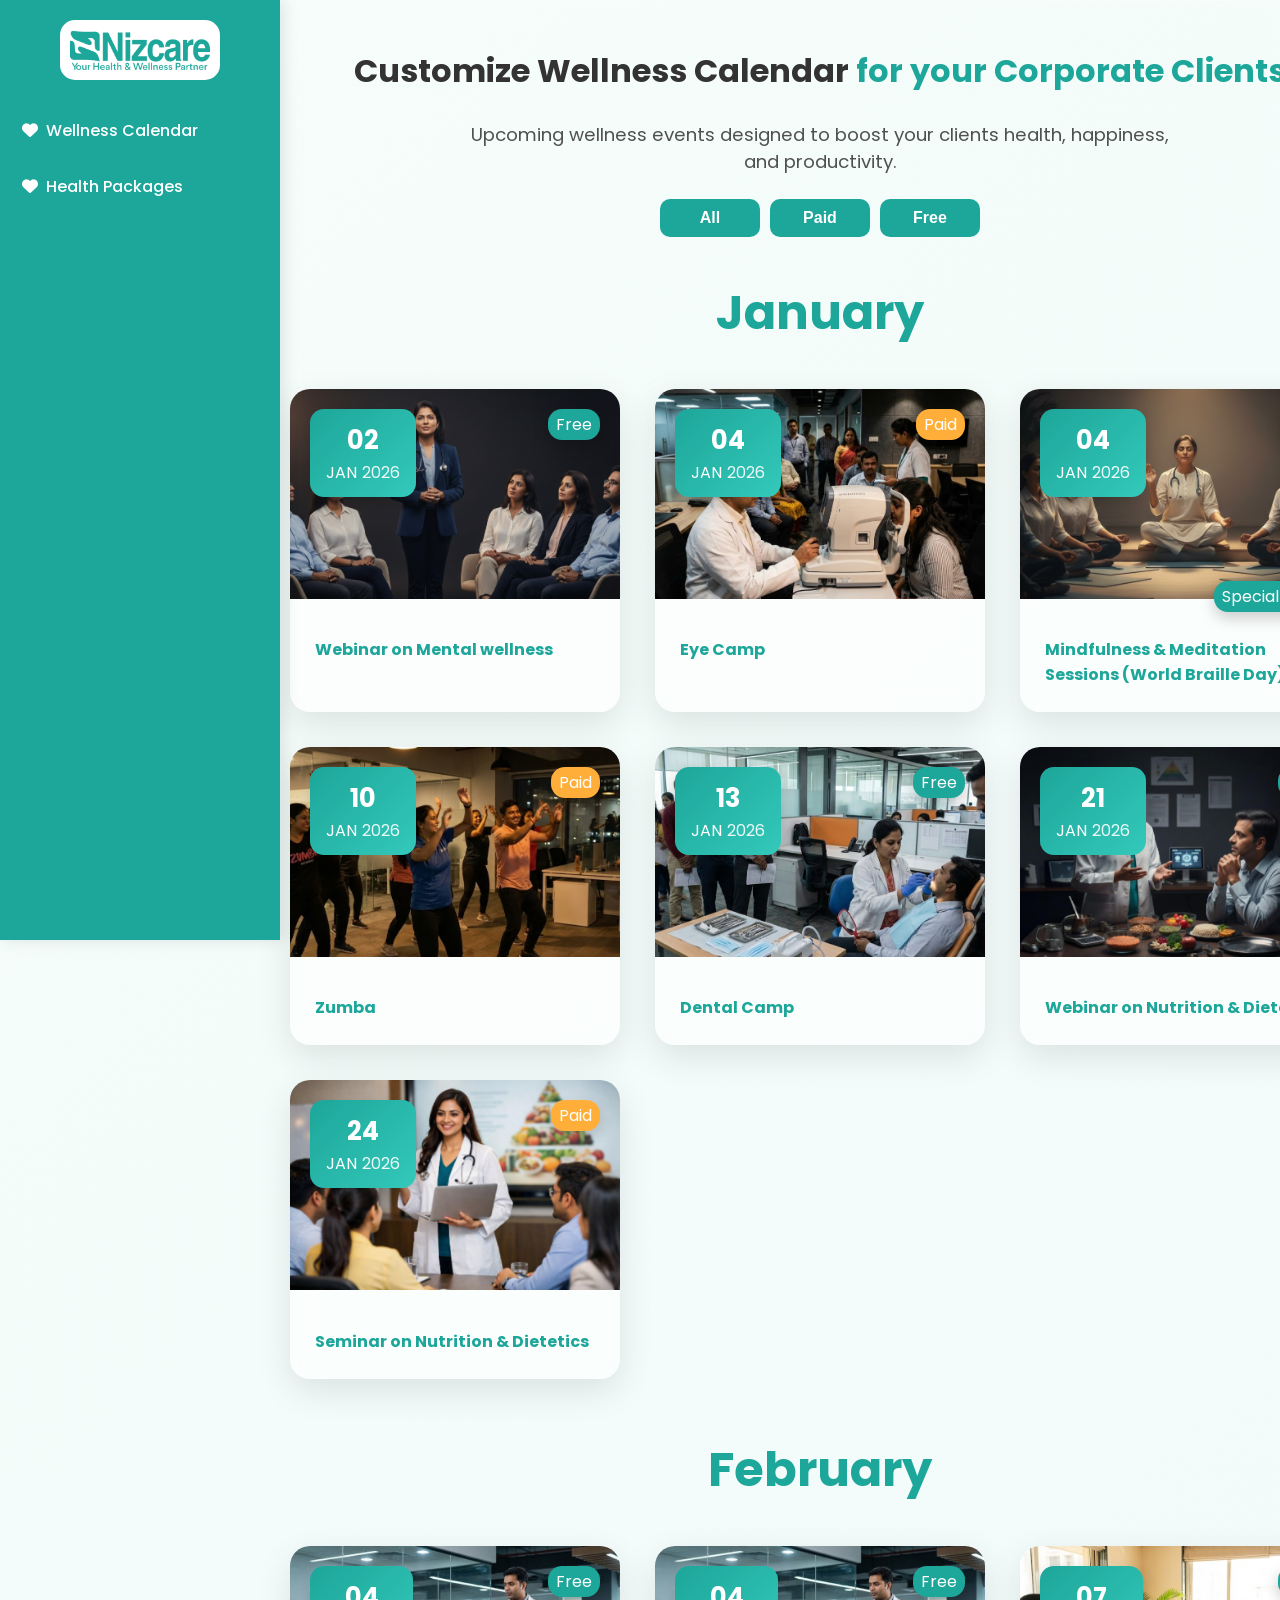
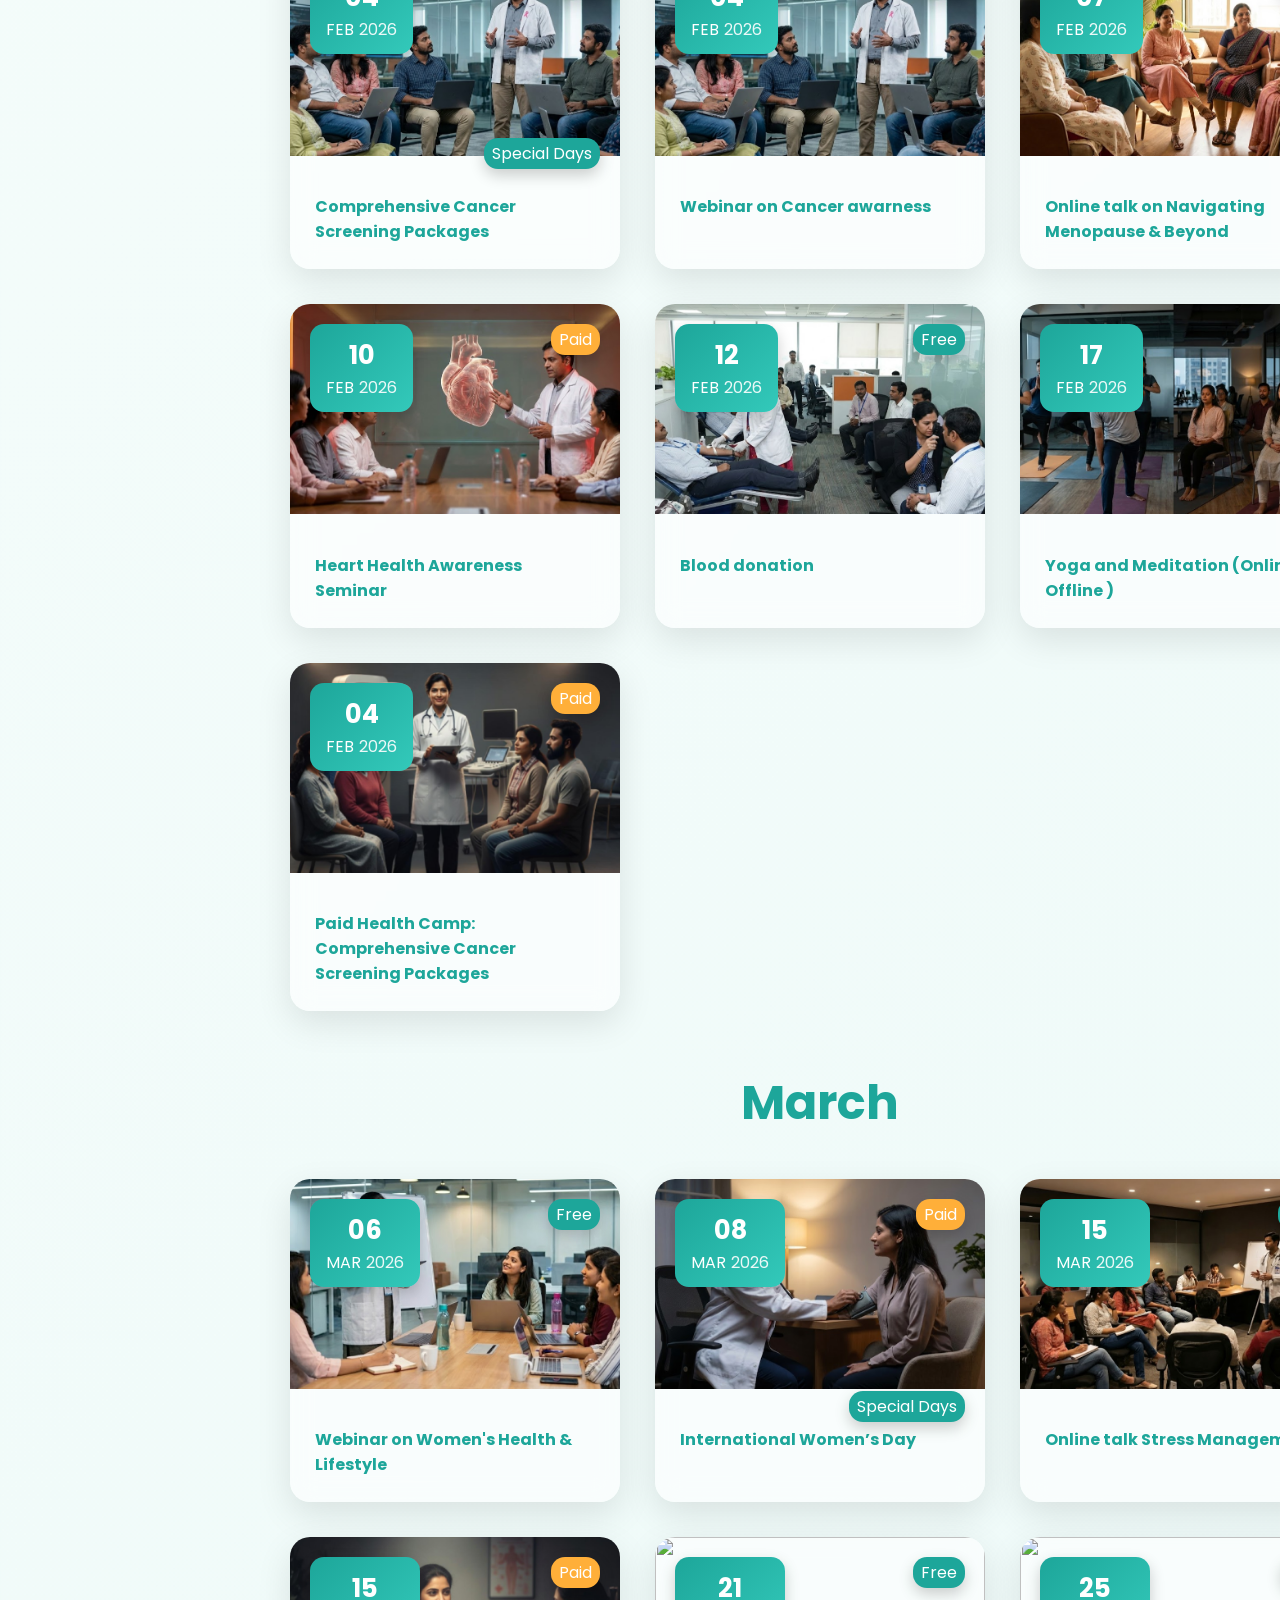
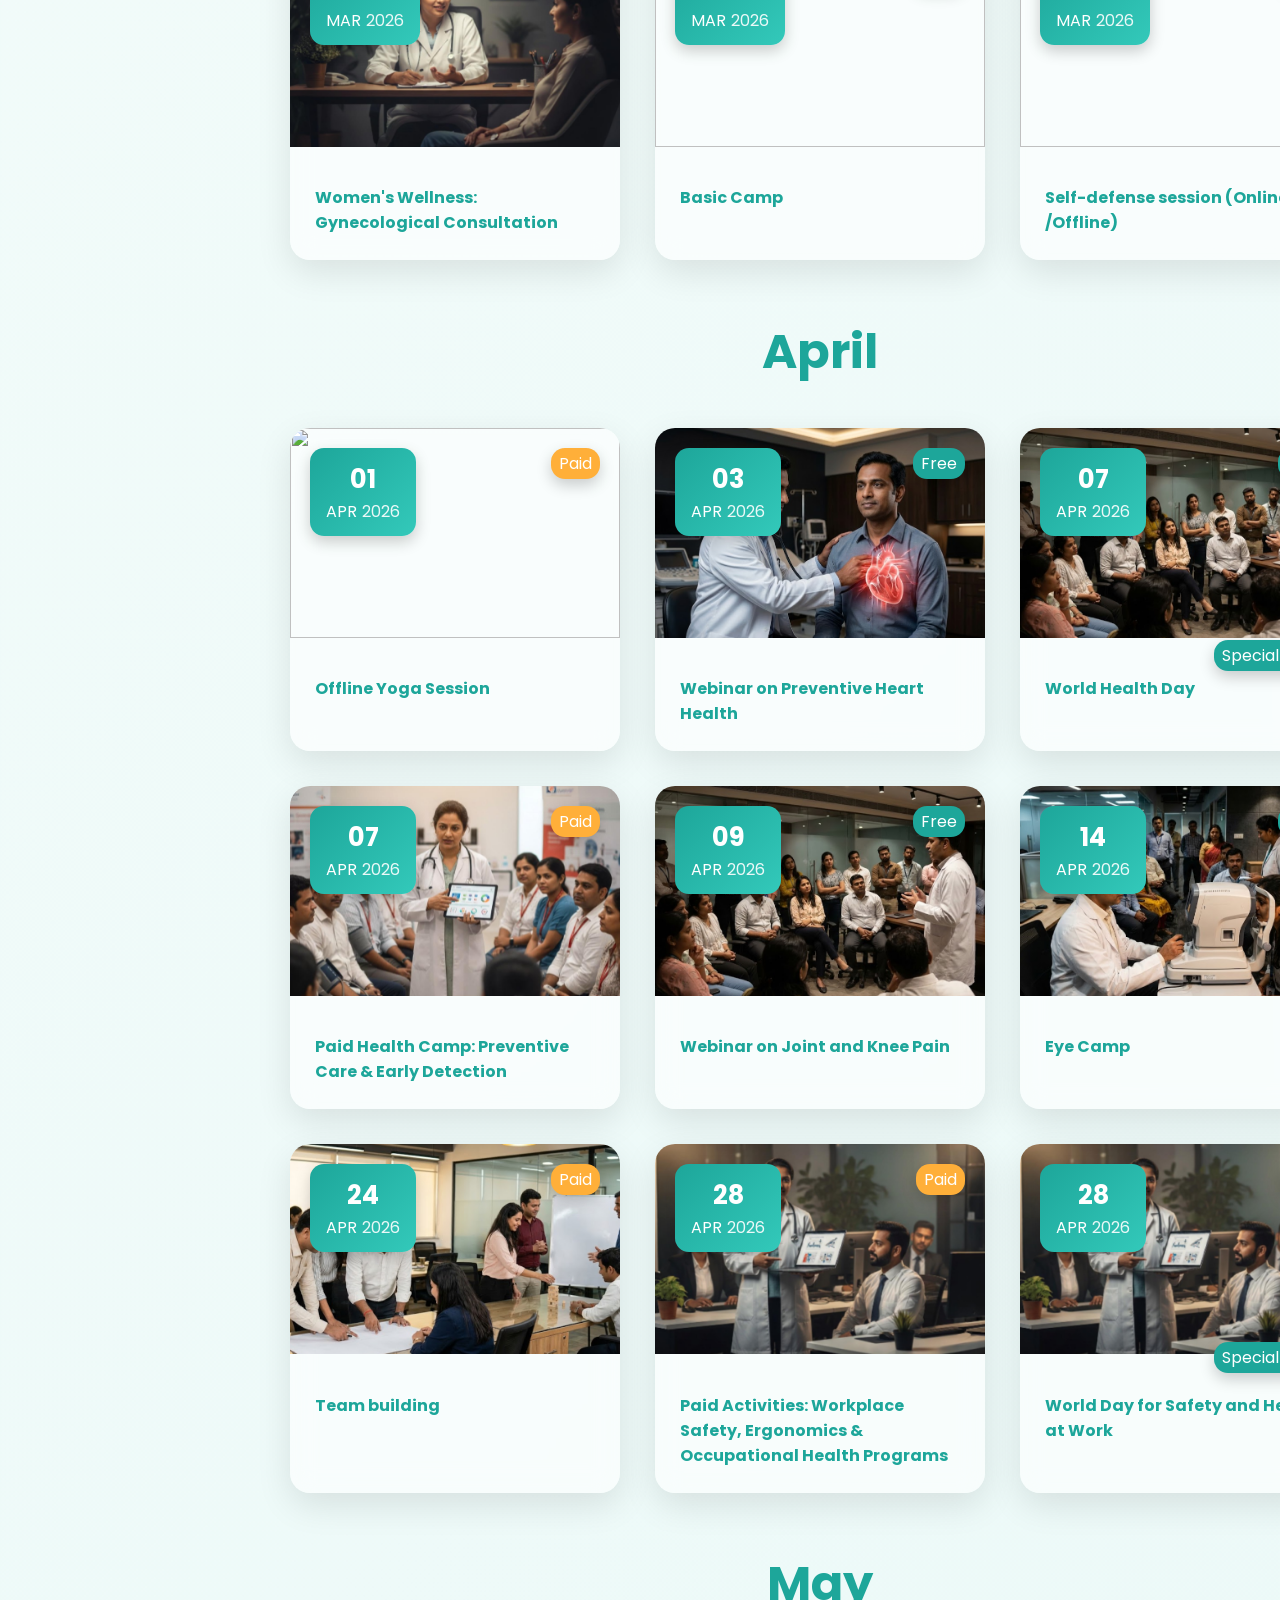
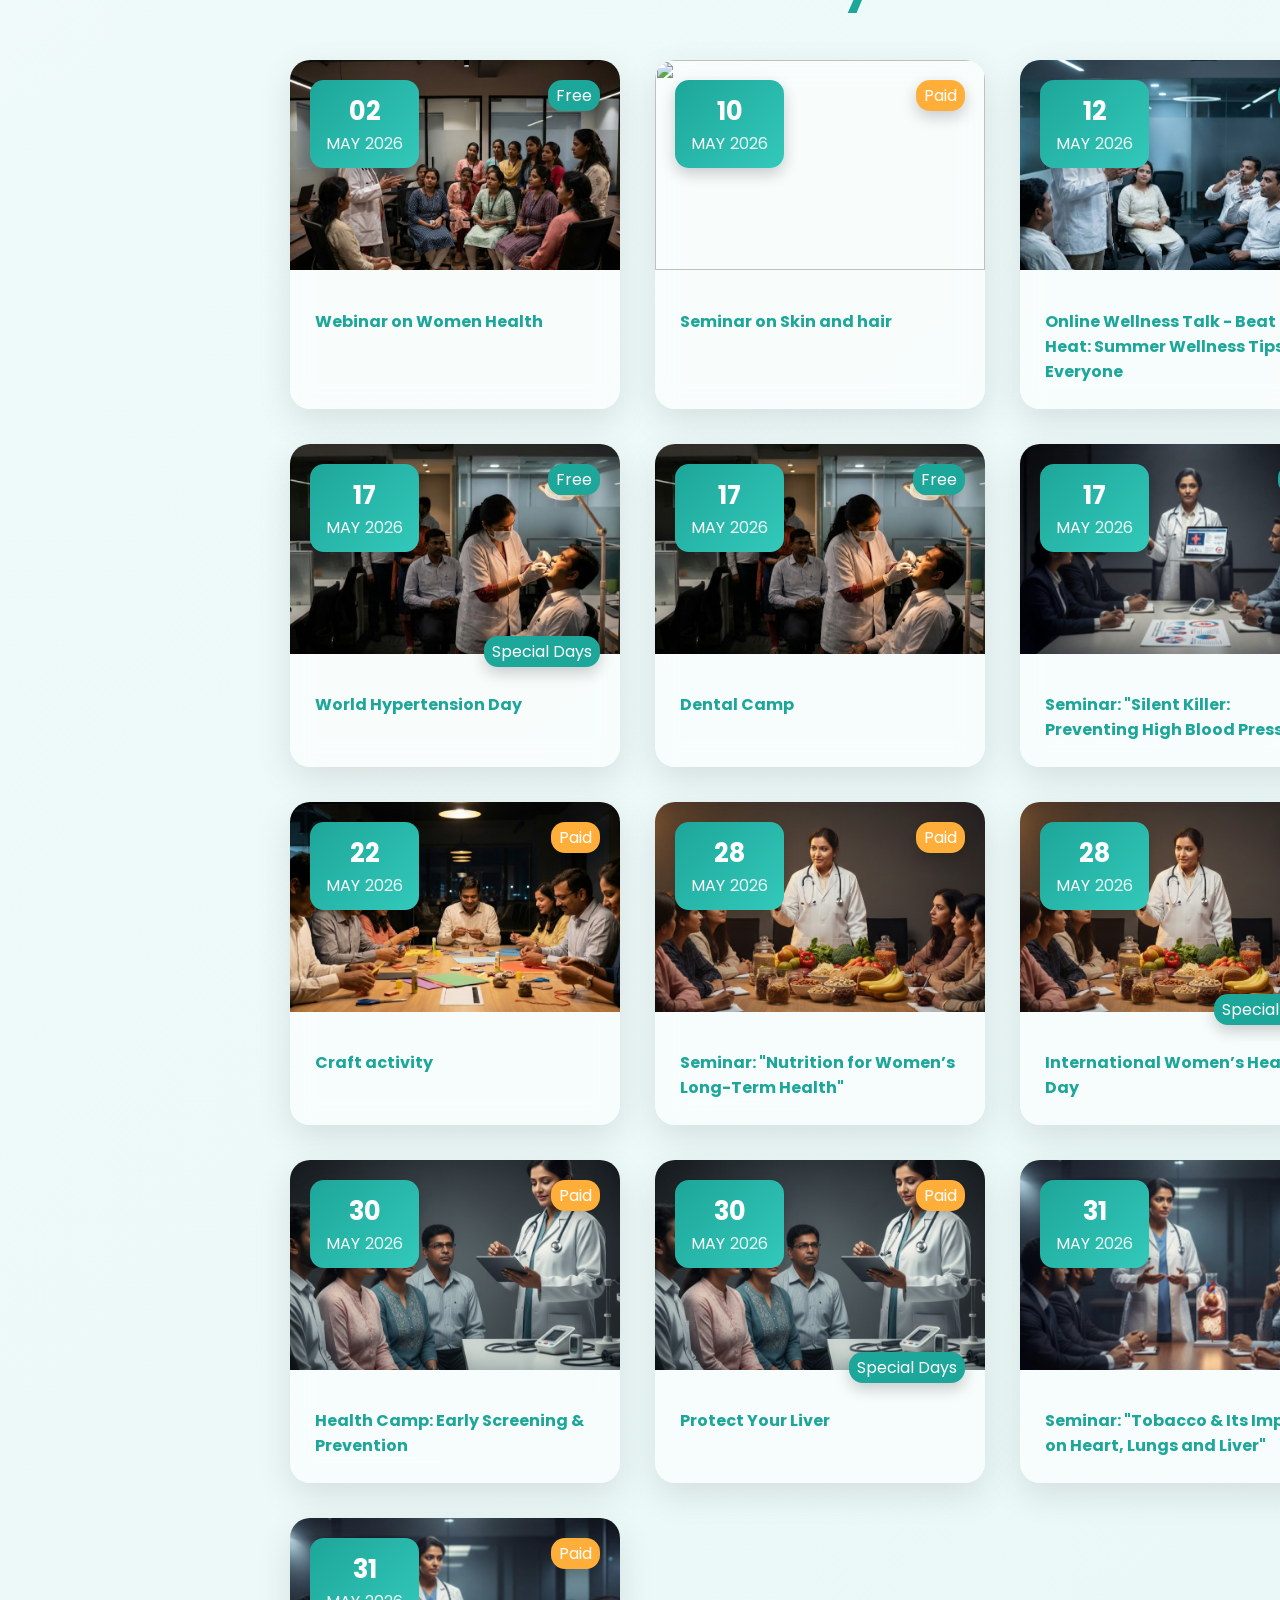
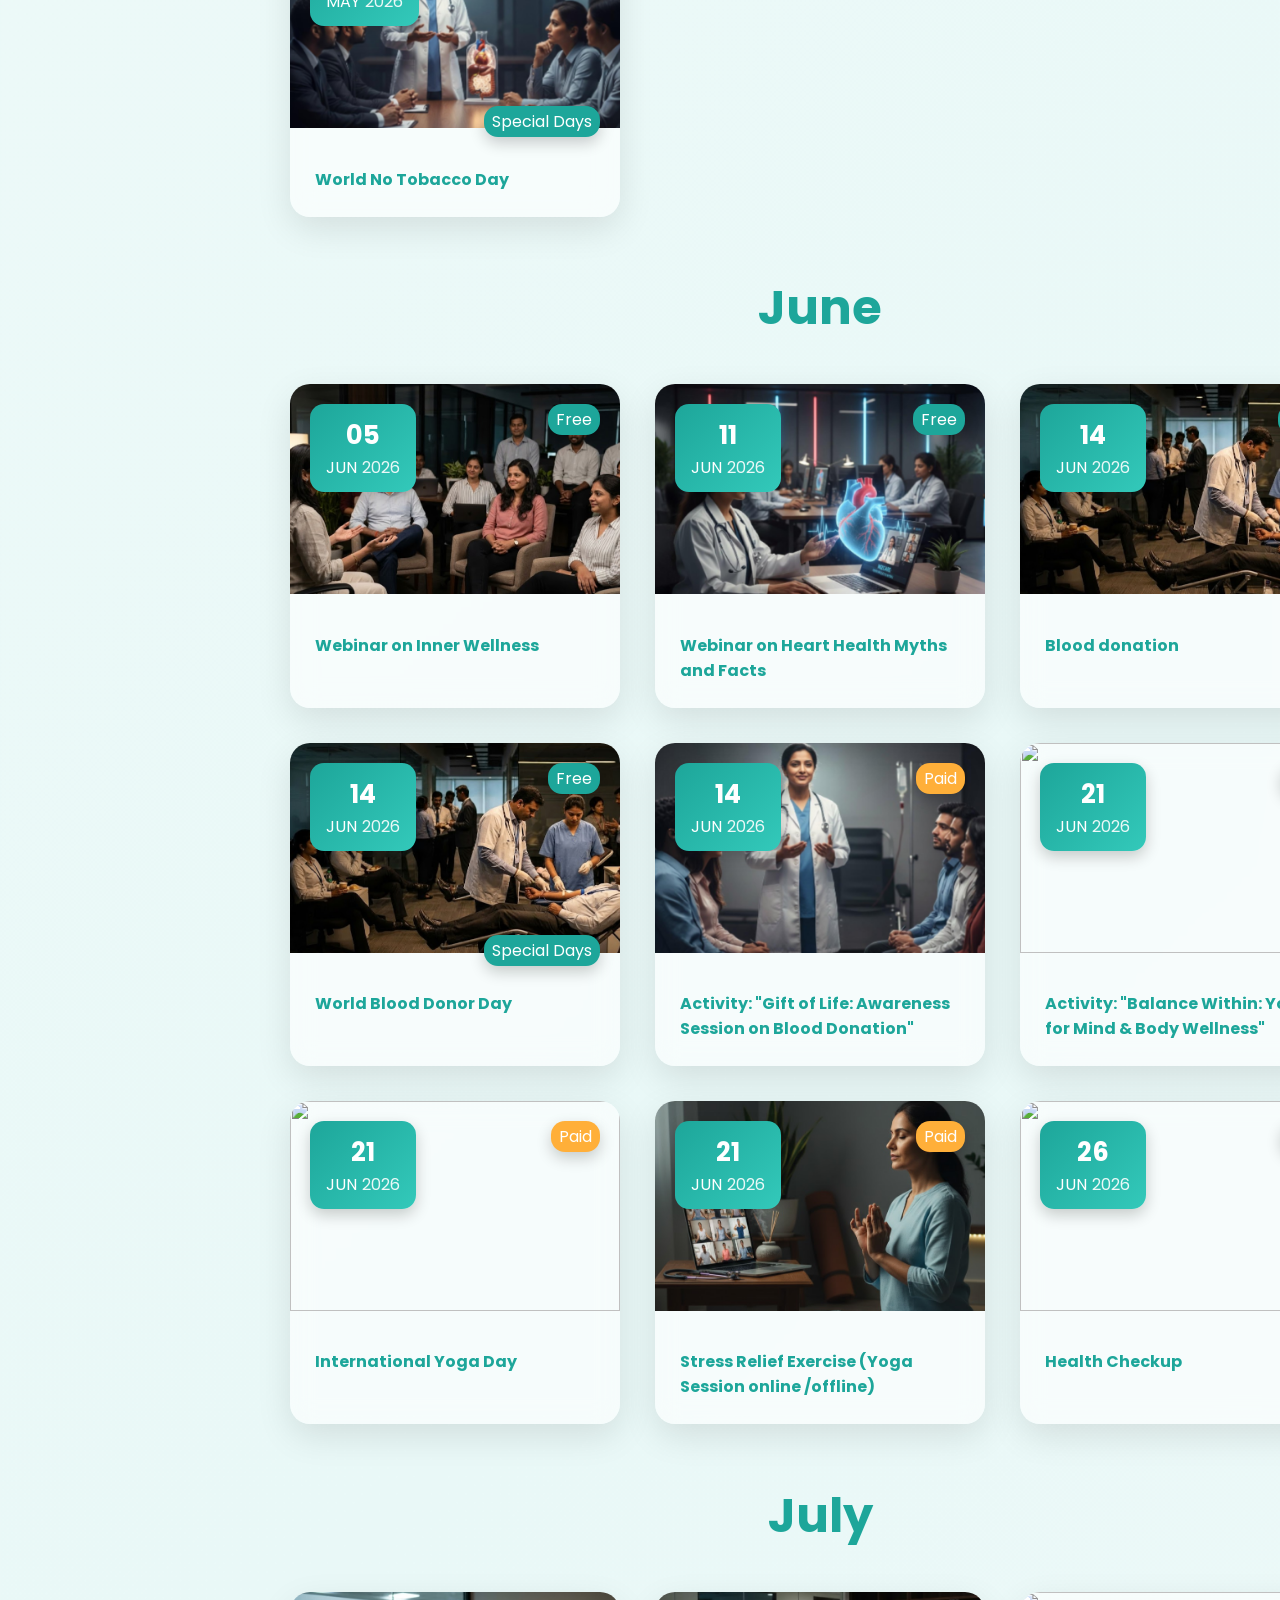
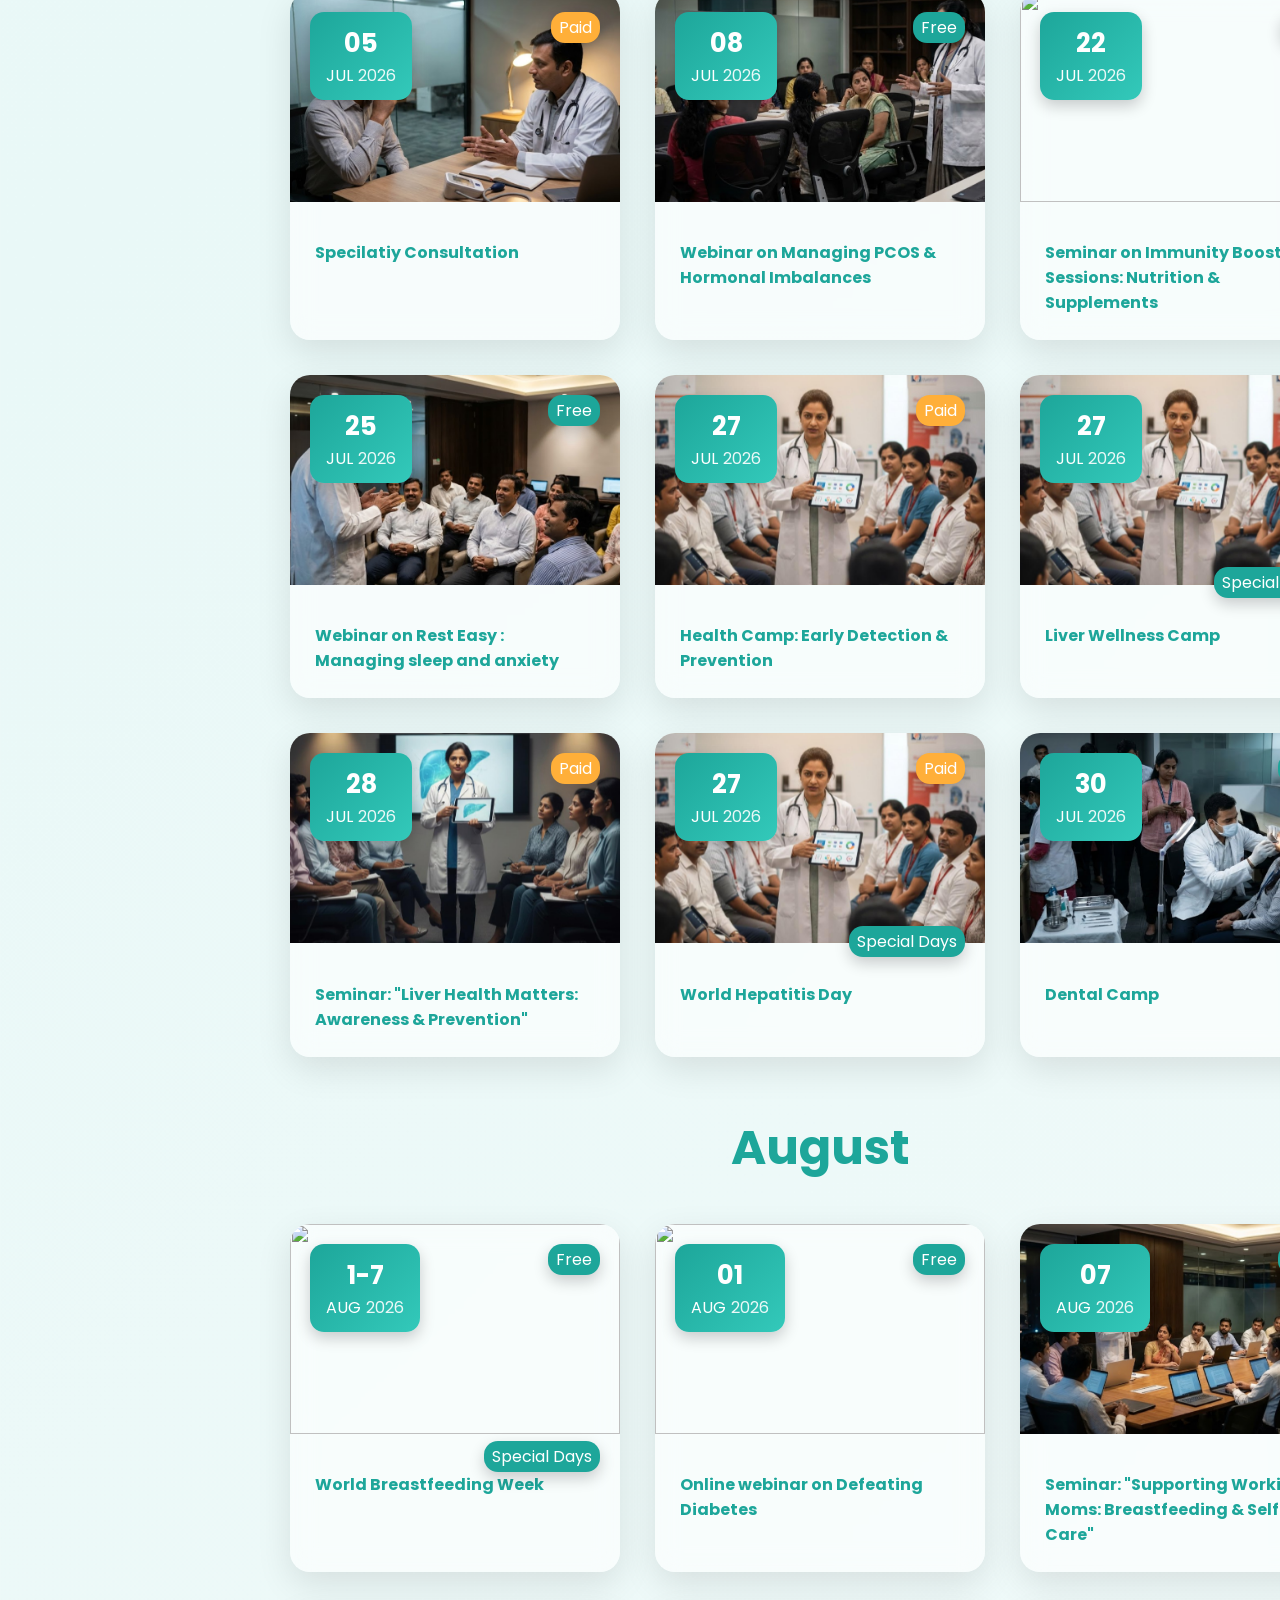
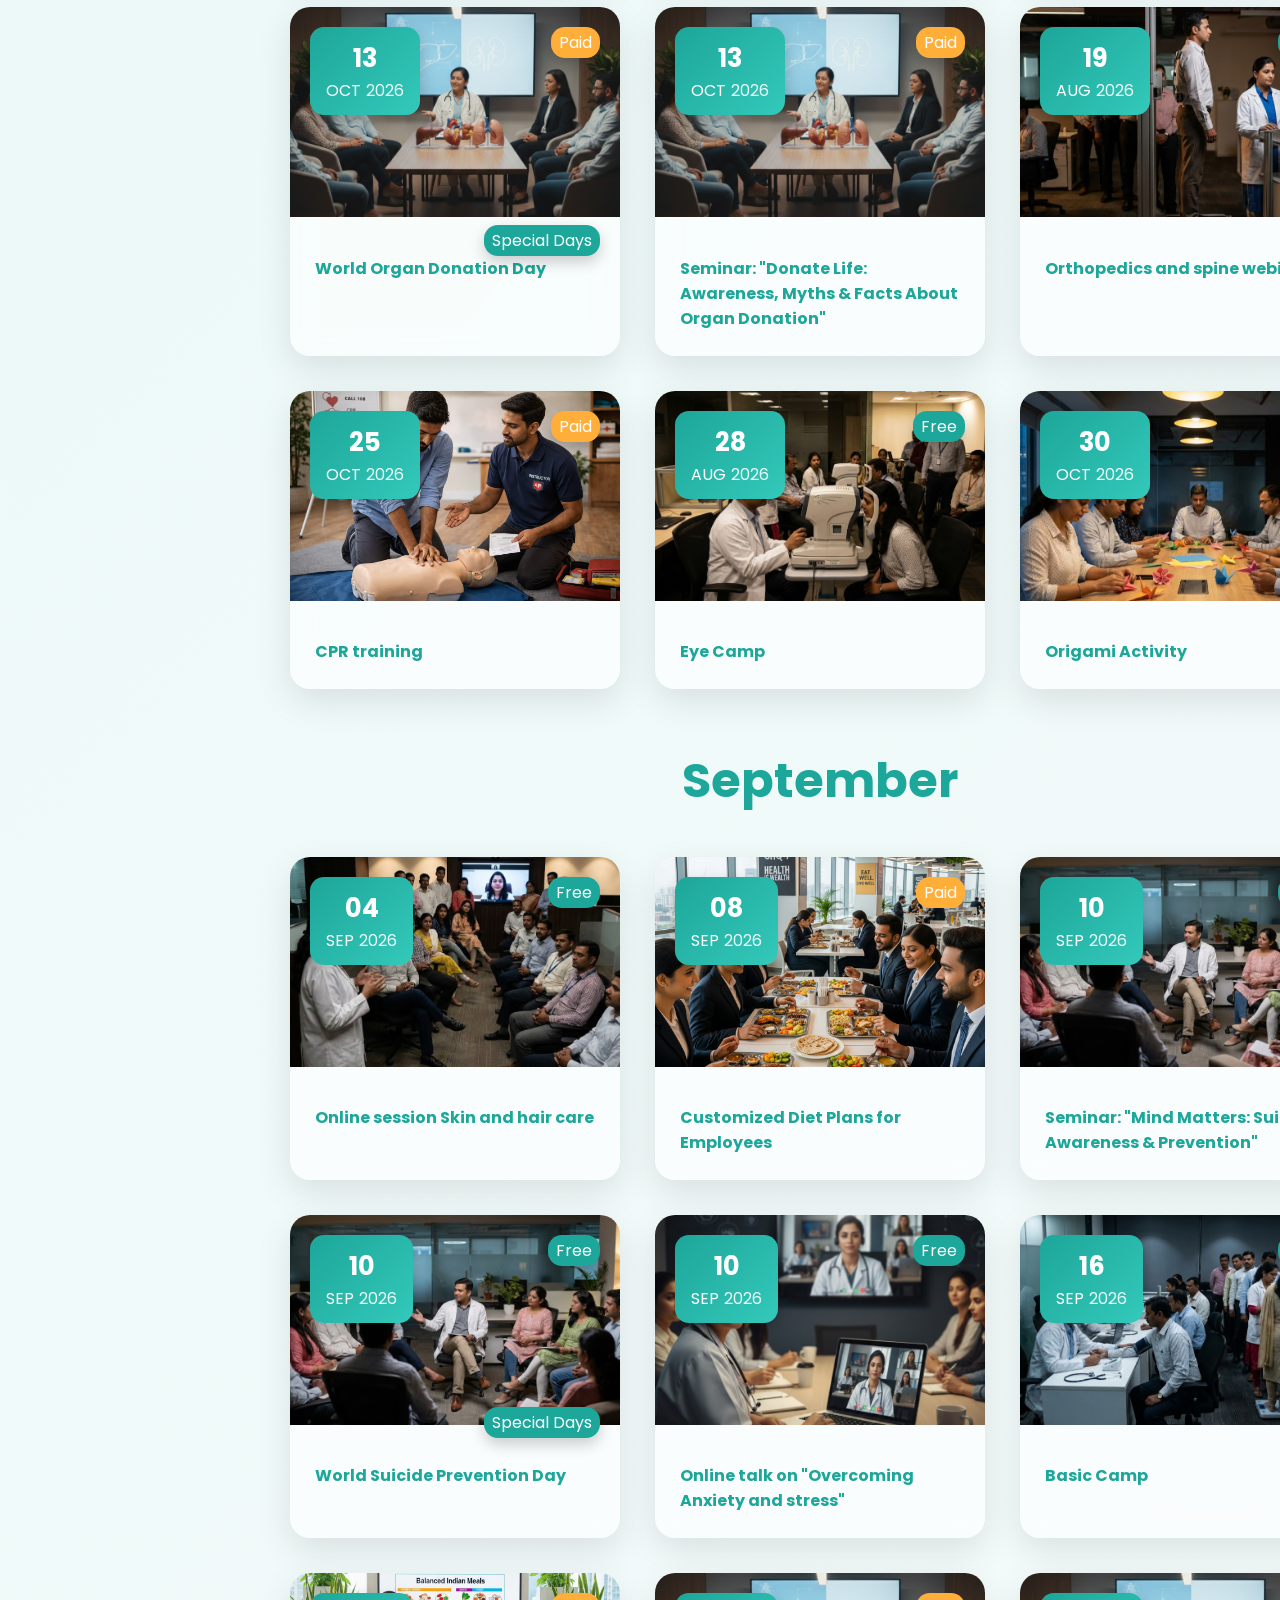
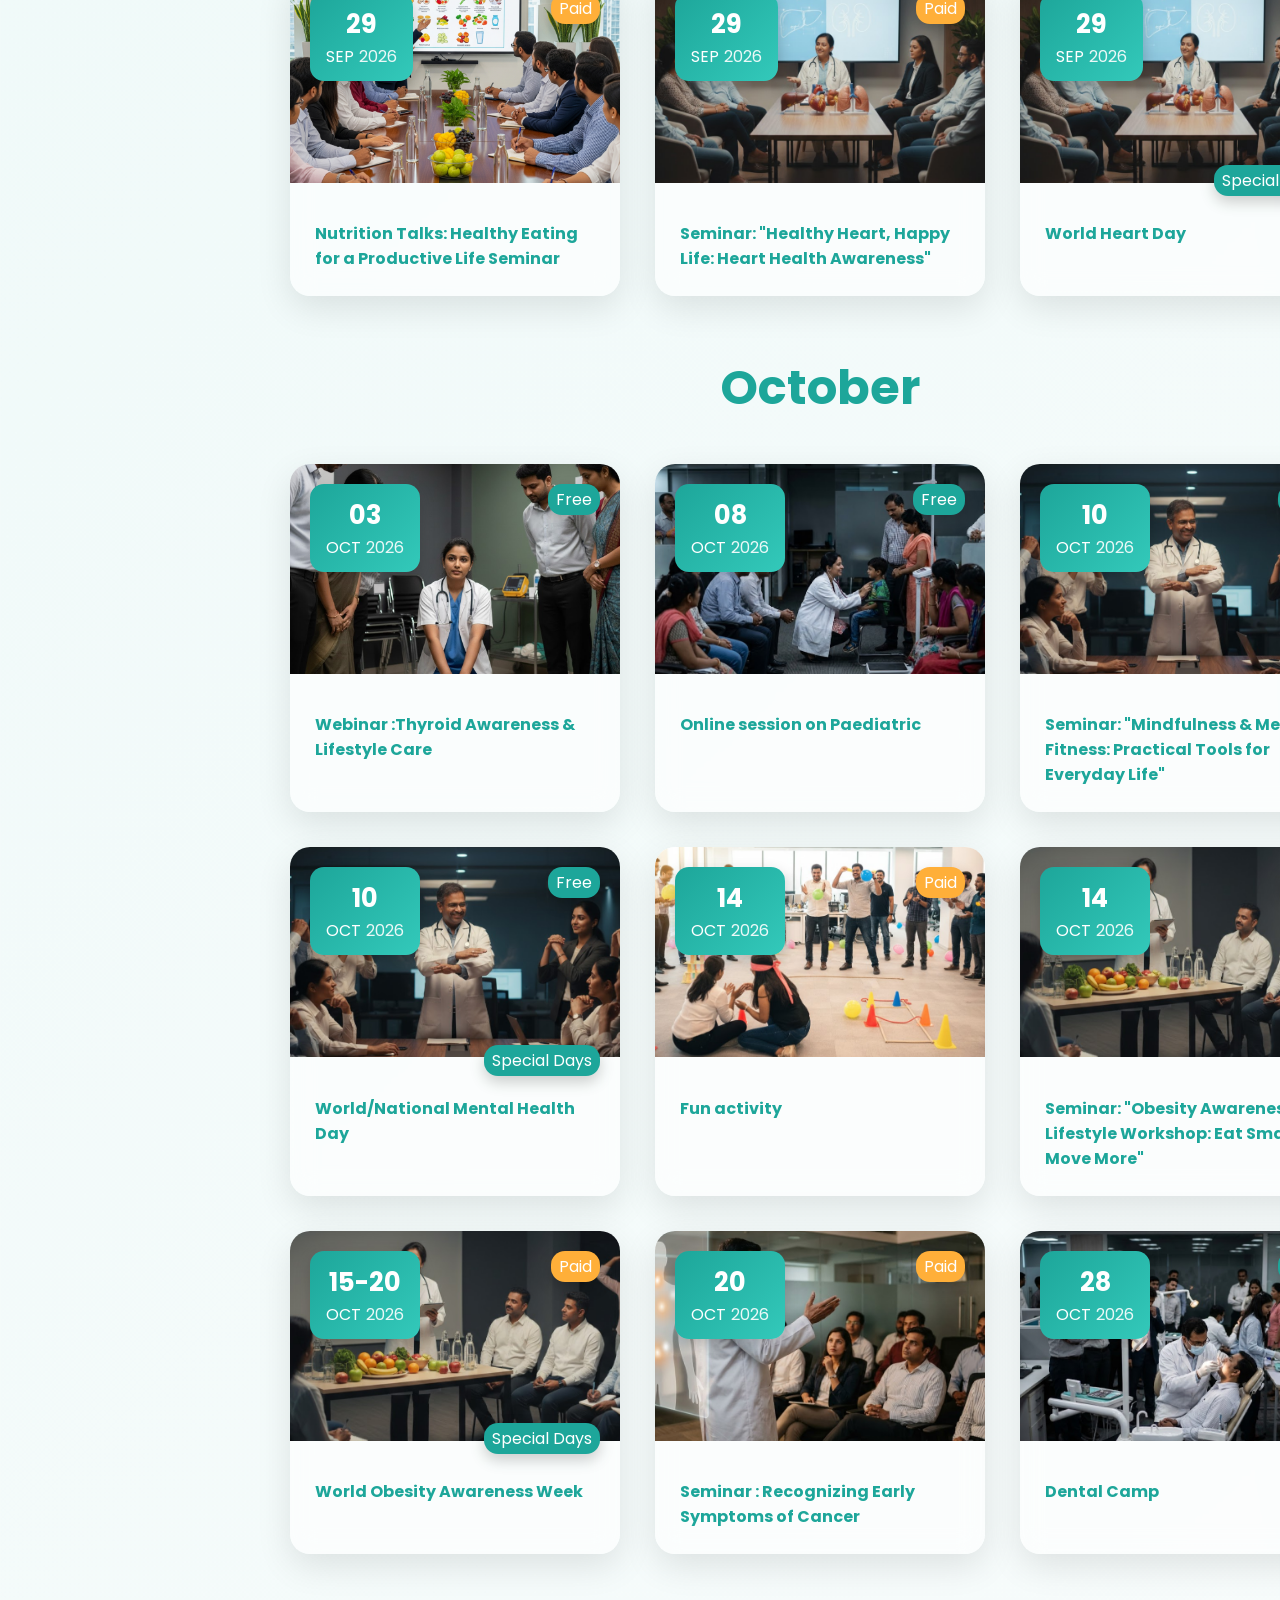
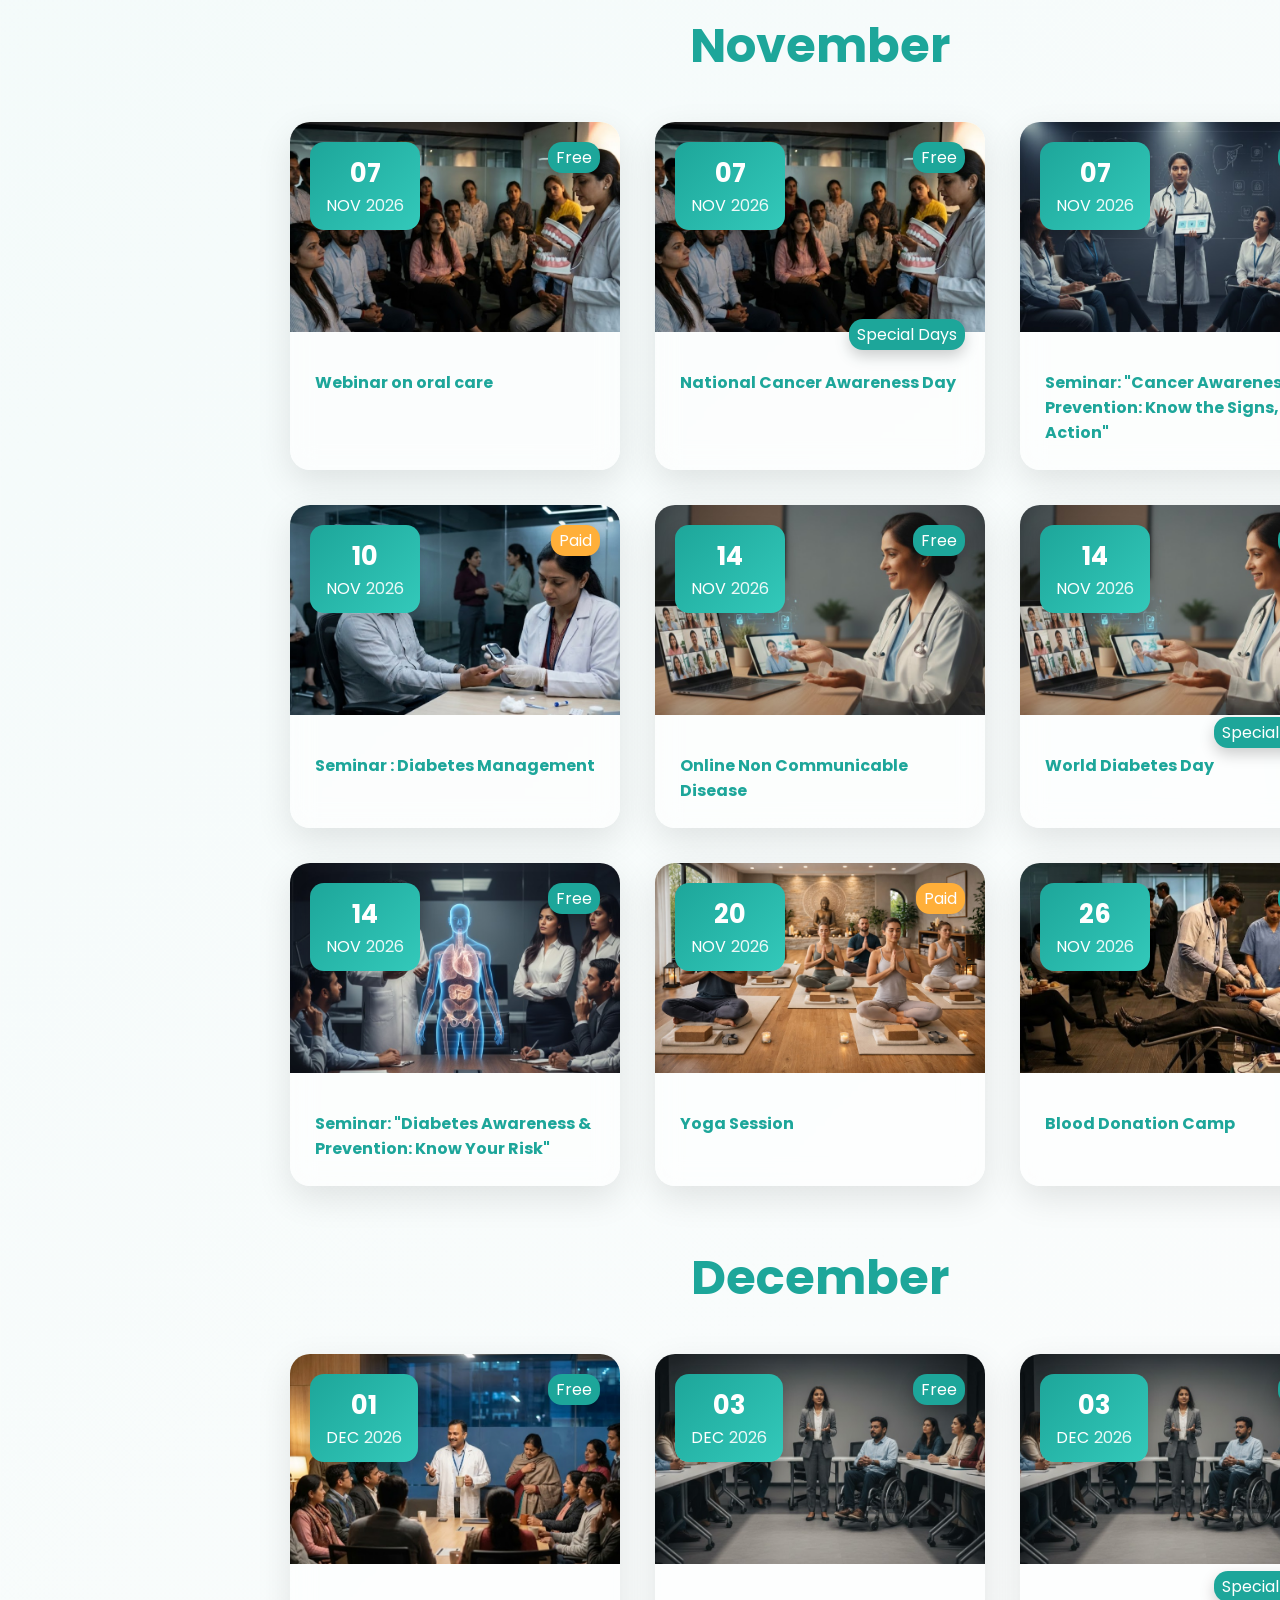
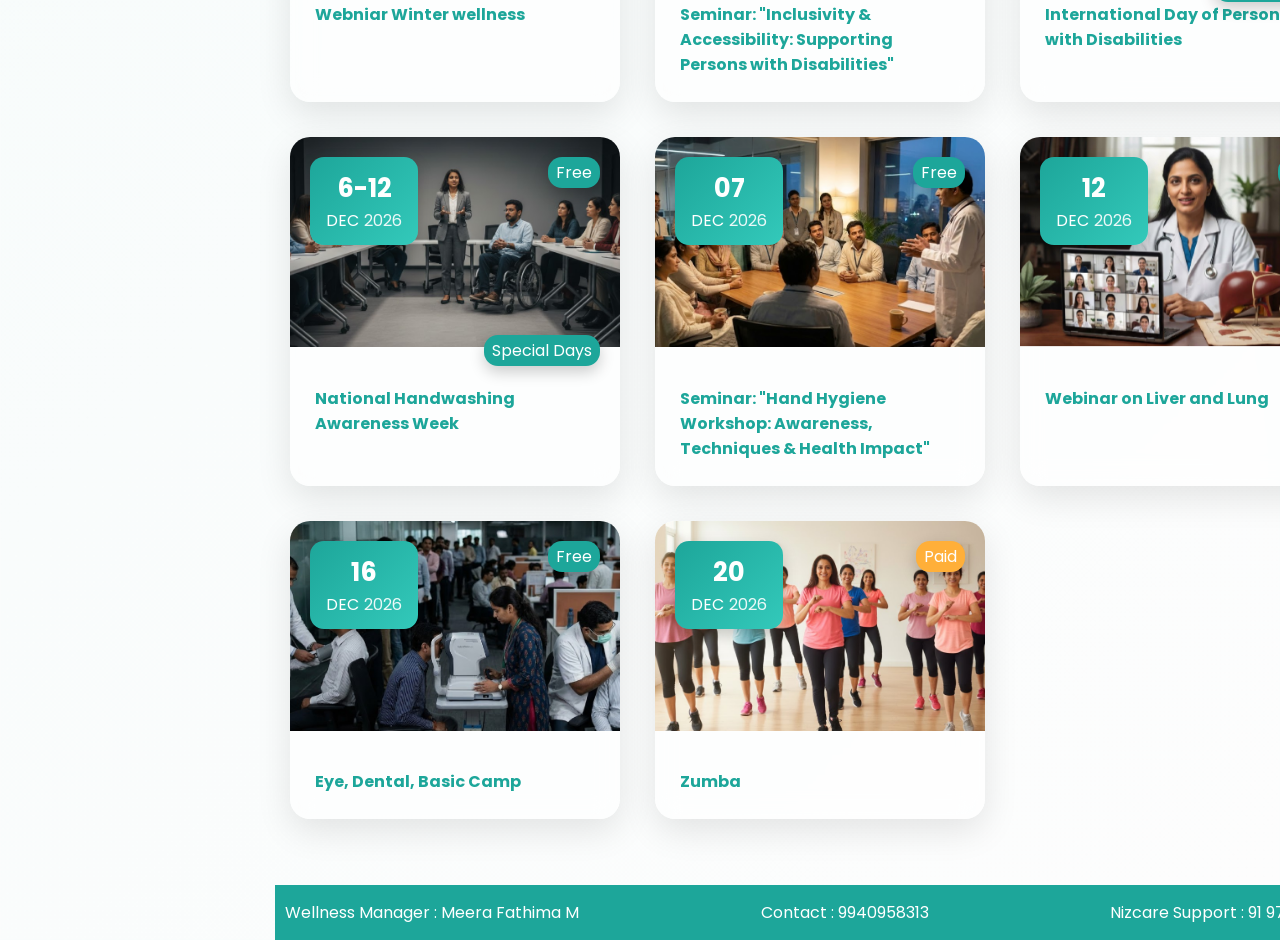
==== commit 6e5746a2: "done" ====
--- a/index.html
+++ b/index.html
@@ -39,6 +39,16 @@
                 <p>Upcoming wellness events designed to boost your clients health, happiness, and productivity.</p>
             </div>
 
+            <!-- Dynamic Modal -->
+            <div id="dynamicModal" class="wellness-modal">
+                <div class="wellness-modal-content">
+                    <span class="wellness-close">&times;</span>
+                    <h2 id="modalTitle"></h2>
+                    <div id="modalTopics"></div>
+                    <button id="submitSelection">Submit</button>
+                </div>
+            </div>
+
             <!-- Broker selector + note -->
             <!-- <div class="broker-select-wrap">
                 <label for="brokerSelect">Select Broker:</label>
@@ -84,12 +94,6 @@
             </div> -->
 
 
-            <!-- <div class="logo-wrapper">
-                <img src="./assets/Logo/apex_logo.jpg" alt="Apex Logo" class="logo">
-                <span class="divider">×</span>
-                <img src="./assets/Logo/panent.jpeg" alt="AIFA Logo" class="logo">
-            </div> -->
-
             <div class="all-btn" style="margin-top:14px">
                 <button class="main-btn" id="btn-all">All</button>
                 <button class="main-btn" id="btn-paid">Paid</button>
@@ -104,7 +108,8 @@
                     </p> -->
                 </div>
                 <div class="calendar-grid">
-                    <div class="calendar-card" data-type="complementary">
+                    <div class="calendar-card" data-type="complementary" data-title="Webinar on Mental Wellness"
+                        data-topics="Understanding Mental Health|Stress Management|Work-Life Balance|Overcoming Anxiety|Emotional Resilience|Mindfulness Meditation">
                         <div class="calendar-date">
                             <span class="day">02</span><span class="month">Jan</span><span class="year">2026</span>
                         </div>
@@ -115,15 +120,30 @@
                         </div>
                     </div>
 
-                     <div class="calendar-card" data-type="paid">
+                    <div class="calendar-card" data-type="paid" data-title="Nutrition & Healthy Living"
+                        data-topics="Balanced Diet|Weight Management|Superfoods|Hydration Tips|Meal Planning|Healthy Habits">
                         <div class="calendar-date">
                             <span class="day">04</span><span class="month">Jan</span><span class="year">2026</span>
                         </div>
                         <div class="tag-paid"><span>Paid</span></div>
+                        <img src="./assets/wellness-calendar/4/Camp _ Eye.png"
+                            alt="">
+                        <div class="calendar-content">
+                            <h2> Eye Camp</h2>
+                        </div>
+                    </div>
+
+                    <div class="calendar-card" data-type="paid" data-title="Nutrition & Healthy Living"
+                        data-topics="Balanced Diet|Weight Management|Superfoods|Hydration Tips|Meal Planning|Healthy Habits">
+                        <div class="calendar-date">
+                            <span class="day">04</span><span class="month">Jan</span><span class="year">2026</span>
+                        </div>
+                        <div class="tag-paid"><span>Paid</span></div>
+                        <div class="tag-special">Special Days</div>
                         <img src="./assets/wellness-calendar/1/Activity_ Paid Mindfulness & Meditation Sessions.png"
                             alt="">
                         <div class="calendar-content">
-                            <h2> Activity: Paid Mindfulness & Meditation Sessions</h2>
+                            <h2> Mindfulness & Meditation Sessions (World Braille Day)</h2>
                         </div>
                     </div>
 
@@ -213,6 +233,18 @@
                             <span class="day">04</span><span class="month">Feb</span><span class="year">2026</span>
                         </div>
                         <div class="tag-complementary"><span>Free</span></div>
+                        <div class="tag-special">Special Days</div>
+                        <img src="./assets/wellness-calendar/2/Cancer awarness.png" alt="">
+                        <div class="calendar-content">
+                            <h2>Comprehensive Cancer Screening Packages</h2>
+                        </div>
+                    </div>
+
+                    <div class="calendar-card" data-type="complementary">
+                        <div class="calendar-date">
+                            <span class="day">04</span><span class="month">Feb</span><span class="year">2026</span>
+                        </div>
+                        <div class="tag-complementary"><span>Free</span></div>
                         <img src="./assets/wellness-calendar/2/Cancer awarness.png" alt="">
                         <div class="calendar-content">
                             <h2>Webinar on Cancer awarness</h2>
@@ -308,25 +340,26 @@
                         </div>
                     </div>
 
-                    <div class="calendar-card" data-type="complementary">
+                    <div class="calendar-card" data-type="paid">
                         <div class="calendar-date">
                             <span class="day">08</span><span class="month">Mar</span><span class="year">2026</span>
                         </div>
+                        <div class="tag-paid"><span>Paid</span></div>
+                        <div class="tag-special" style="bottom: 80px;">Special Days</div>
+                        <img src="./assets/wellness-calendar/paid/Women's Wellness_ Gynecological Checkups.png" alt="">
+                        <div class="calendar-content">
+                            <h2>International Women’s Day</h2>
+                        </div>
+                    </div>
+
+                     <div class="calendar-card" data-type="complementary">
+                        <div class="calendar-date">
+                            <span class="day">15</span><span class="month">Mar</span><span class="year">2026</span>
+                        </div>
                         <div class="tag-complementary"><span>Free</span></div>
                         <img src="./assets/wellness-calendar/3/Stress Management.png" alt="">
                         <div class="calendar-content">
                             <h2>Online talk Stress Management</h2>
-                        </div>
-                    </div>
-
-                    <div class="calendar-card" data-type="paid">
-                        <div class="calendar-date">
-                            <span class="day">15</span><span class="month">Mar</span><span class="year">2026</span>
-                        </div>
-                        <div class="tag-paid"><span>Paid</span></div>
-                        <img src="./assets/wellness-calendar/paid/Women's Wellness_ Gynecological Checkups.png" alt="">
-                        <div class="calendar-content">
-                            <h2>International Women’s Day</h2>
                         </div>
                     </div>
 
@@ -423,27 +456,39 @@
                             <span class="day">07</span><span class="month">Apr</span><span class="year">2026</span>
                         </div>
                         <div class="tag-complementary"><span>Free</span></div>
+                        <div class="tag-special" style="bottom: 80px;">Special Days</div>
                         <img src="./assets/wellness-calendar/4/Webinar on Joint and Knee Pain.png" alt="">
                         <div class="calendar-content">
+                            <h2>World Health Day</h2>
+                        </div>
+                    </div>
+
+                    <div class="calendar-card" data-type="paid">
+                        <div class="calendar-date">
+                            <span class="day">07</span><span class="month">Apr</span><span class="year">2026</span>
+                        </div>
+                        <div class="tag-paid"><span>Paid</span></div>
+                        <img src="./assets/wellness-calendar/4/Health Camp_ Early Detection & Prevention.png" alt="">
+                        <div class="calendar-content">
+                            <h2>Paid Health Camp: Preventive Care & Early Detection</h2>
+                        </div>
+                    </div>
+
+                    <div class="calendar-card" data-type="complementary">
+                        <div class="calendar-date">
+                            <span class="day">09</span><span class="month">Apr</span><span class="year">2026</span>
+                        </div>
+                        <div class="tag-complementary"><span>Free</span></div>
+                        <img src="./assets/wellness-calendar/4/Webinar on Joint and Knee Pain.png" alt="">
+                        <div class="calendar-content">
                             <h2>Webinar on Joint and Knee Pain</h2>
                         </div>
                     </div>
 
-                    <div class="calendar-card" data-type="paid">
+                    <!-- <div class="calendar-card" data-type="complementary">
                         <div class="calendar-date">
                             <span class="day">09</span><span class="month">Apr</span><span class="year">2026</span>
                         </div>
-                        <div class="tag-paid"><span>Paid</span></div>
-                        <img src="./assets/wellness-calendar/4/Health Camp_ Early Detection & Prevention.png" alt="">
-                        <div class="calendar-content">
-                            <h2>Paid Health Camp: Preventive Care & Early Detection</h2>
-                        </div>
-                    </div>
-
-                    <!-- <div class="calendar-card" data-type="complementary">
-                        <div class="calendar-date">
-                            <span class="day">09</span><span class="month">Apr</span><span class="year">2026</span>
-                        </div>
                         <div class="tag-complementary"><span>Free</span></div>
                         <img src="./assets/wellness-calendar/4/Lifestyle & Respiratory Health.png" alt="">
                         <div class="calendar-content">
@@ -485,16 +530,18 @@
                         </div>
                     </div>
 
-                    <!-- <div class="calendar-card" data-type="paid">
-                        <div class="calendar-date">
-                            <span class="day">24</span><span class="month">Apr</span><span class="year">2026</span>
-                        </div>
-                        <div class="tag-paid"><span>Paid</span></div>
-                        <img src="./assets/wellness-calendar/apr-2025/apr-Mental Health Counseling.png" alt="">
-                        <div class="calendar-content">
-                            <h2>Mental Health Counseling</h2>
-                        </div>
-                    </div> -->
+                    <div class="calendar-card" data-type="paid">
+                        <div class="calendar-date">
+                            <span class="day">28</span><span class="month">Apr</span><span class="year">2026</span>
+                        </div>
+                        <div class="tag-paid"><span>Paid</span></div>
+                        <div class="tag-special" style="bottom: 120px;">Special Days</div>
+                        <img src="./assets/wellness-calendar/4/Paid Activities_ Workplace Safety, Ergonomics & Occupational Health Programs.png"
+                            alt="">
+                        <div class="calendar-content">
+                            <h2>World Day for Safety and Health at Work</h2>
+                        </div>
+                    </div>
 
                 </div>
             </div>
@@ -543,24 +590,25 @@
                         </div>
                     </div>
 
-                    <!-- <div class="calendar-card" data-type="complementary">
-                        <div class="calendar-date">
-                            <span class="day">13</span><span class="month">May</span><span class="year">2026</span>
-                        </div>
-                        <div class="tag-complementary"><span>Free</span></div>
-                        <img src="./assets/wellness-calendar/5/Summer skin care.png" alt="">
-                        <div class="calendar-content">
-                            <h2>Summer skin care</h2>
-                        </div>
-                    </div> -->
-
                     <div class="calendar-card" data-type="complementary">
                         <div class="calendar-date">
                             <span class="day">17</span><span class="month">May</span><span class="year">2026</span>
                         </div>
                         <div class="tag-complementary"><span>Free</span></div>
+                        <div class="tag-special">Special Days</div>
                         <img src="./assets/wellness-calendar/5/Camp _ dental.png" alt="">
                         <div class="calendar-content">
+                            <h2>World Hypertension Day</h2>
+                        </div>
+                    </div>
+
+                    <div class="calendar-card" data-type="complementary">
+                        <div class="calendar-date">
+                            <span class="day">17</span><span class="month">May</span><span class="year">2026</span>
+                        </div>
+                        <div class="tag-complementary"><span>Free</span></div>
+                        <img src="./assets/wellness-calendar/5/Camp _ dental.png" alt="">
+                        <div class="calendar-content">
                             <h2>Dental Camp</h2>
                         </div>
                     </div>
@@ -577,22 +625,11 @@
                         </div>
                     </div>
 
-                    <!-- <div class="calendar-card" data-type="paid">
+                    <div class="calendar-card" data-type="paid">
                         <div class="calendar-date">
                             <span class="day">22</span><span class="month">May</span><span class="year">2026</span>
                         </div>
                         <div class="tag-paid"><span>Paid</span></div>
-                        <img src="./assets/wellness-calendar/may-2025/may-Vaccination Drive.png" alt="">
-                        <div class="calendar-content">
-                            <h2>Vaccination Drive</h2>
-                        </div>
-                    </div> -->
-
-                    <div class="calendar-card" data-type="paid">
-                        <div class="calendar-date">
-                            <span class="day">22</span><span class="month">May</span><span class="year">2026</span>
-                        </div>
-                        <div class="tag-paid"><span>Paid</span></div>
                         <img src="./assets/wellness-calendar/paid/Craft activity.png" alt="">
                         <div class="calendar-content">
                             <h2>Craft activity</h2>
@@ -613,6 +650,19 @@
 
                     <div class="calendar-card" data-type="paid">
                         <div class="calendar-date">
+                            <span class="day">28</span><span class="month">May</span><span class="year">2026</span>
+                        </div>
+                        <div class="tag-paid"><span>Paid</span></div>
+                        <div class="tag-special">Special Days</div>
+                        <img src="./assets/wellness-calendar/5/Seminar_ _Nutrition for Women’s Long-Term Health_.png"
+                            alt="">
+                        <div class="calendar-content">
+                            <h2>International Women’s Health Day</h2>
+                        </div>
+                    </div>
+
+                    <div class="calendar-card" data-type="paid">
+                        <div class="calendar-date">
                             <span class="day">30</span><span class="month">May</span><span class="year">2026</span>
                         </div>
                         <div class="tag-paid"><span>Paid</span></div>
@@ -624,6 +674,18 @@
 
                     <div class="calendar-card" data-type="paid">
                         <div class="calendar-date">
+                            <span class="day">30</span><span class="month">May</span><span class="year">2026</span>
+                        </div>
+                        <div class="tag-paid"><span>Paid</span></div>
+                        <div class="tag-special">Special Days</div>
+                        <img src="./assets/wellness-calendar/5/Health Camp_ Early Screening & Prevention.png" alt="">
+                        <div class="calendar-content">
+                            <h2>Protect Your Liver</h2>
+                        </div>
+                    </div>
+
+                    <div class="calendar-card" data-type="paid">
+                        <div class="calendar-date">
                             <span class="day">31</span><span class="month">May</span><span class="year">2026</span>
                         </div>
                         <div class="tag-paid"><span>Paid</span></div>
@@ -631,6 +693,19 @@
                             alt="">
                         <div class="calendar-content">
                             <h2>Seminar: "Tobacco & Its Impact on Heart, Lungs and Liver"</h2>
+                        </div>
+                    </div>
+
+                    <div class="calendar-card" data-type="paid">
+                        <div class="calendar-date">
+                            <span class="day">31</span><span class="month">May</span><span class="year">2026</span>
+                        </div>
+                        <div class="tag-paid"><span>Paid</span></div>
+                        <div class="tag-special" style="bottom: 80px;">Special Days</div>
+                        <img src="./assets/wellness-calendar/5/Seminar_ _Tobacco & Its Impact on Heart, Lungs and Liver_.png"
+                            alt="">
+                        <div class="calendar-content">
+                            <h2> World No Tobacco Day</h2>
                         </div>
                     </div>
 
@@ -656,17 +731,6 @@
                         </div>
                     </div>
 
-                    <!-- <div class="calendar-card" data-type="complementary">
-                        <div class="calendar-date">
-                            <span class="day">06</span><span class="month">Jun</span><span class="year">2026</span>
-                        </div>
-                        <div class="tag-complementary"><span>Free</span></div>
-                        <img src="./assets/wellness-calendar/6/Preventive Healthcare for Women – Self-Care.png" alt="">
-                        <div class="calendar-content">
-                            <h2>Preventive Healthcare for Women – Self-Care</h2>
-                        </div>
-                    </div> -->
-
                     <div class="calendar-card" data-type="complementary">
                         <div class="calendar-date">
                             <span class="day">11</span><span class="month">Jun</span><span class="year">2026</span>
@@ -689,10 +753,22 @@
                         </div>
                     </div>
 
-                    <div class="calendar-card" data-type="paid">
+                    <div class="calendar-card" data-type="complementary">
                         <div class="calendar-date">
                             <span class="day">14</span><span class="month">Jun</span><span class="year">2026</span>
                         </div>
+                        <div class="tag-complementary"><span>Free</span></div>
+                        <div class="tag-special">Special Days</div>
+                        <img src="./assets/wellness-calendar/6/Camp _ Blood donation.png" alt="">
+                        <div class="calendar-content">
+                            <h2>World Blood Donor Day</h2>
+                        </div>
+                    </div>
+
+                    <div class="calendar-card" data-type="paid">
+                        <div class="calendar-date">
+                            <span class="day">14</span><span class="month">Jun</span><span class="year">2026</span>
+                        </div>
                         <div class="tag-paid"><span>Paid</span></div>
                         <img src="./assets/wellness-calendar/6/Activity_ _Gift of Life_ Awareness Session on Blood Donation_.png"
                             alt="">
@@ -709,6 +785,17 @@
                         <img src="./assets/wellness-calendar/jun-2025/Stress Relief.png" alt="">
                         <div class="calendar-content">
                             <h2>Activity: "Balance Within: Yoga for Mind & Body Wellness"</h2>
+                        </div>
+                    </div>
+
+                    <div class="calendar-card" data-type="paid">
+                        <div class="calendar-date">
+                            <span class="day">21</span><span class="month">Jun</span><span class="year">2026</span>
+                        </div>
+                        <div class="tag-paid"><span>Paid</span></div>
+                        <img src="./assets/wellness-calendar/jun-2025/Stress Relief.png" alt="">
+                        <div class="calendar-content">
+                            <h2>International Yoga Day</h2>
                         </div>
                     </div>
 
@@ -767,17 +854,6 @@
                         </div>
                     </div>
 
-                    <!-- <div class="calendar-card" data-type="complementary">
-                        <div class="calendar-date">
-                            <span class="day">18</span><span class="month">Jul</span><span class="year">2026</span>
-                        </div>
-                        <div class="tag-complementary"><span>Free</span></div>
-                        <img src="./assets/wellness-calendar/7/Health & Lifestyle Education.png" alt="">
-                        <div class="calendar-content">
-                            <h2>Health & Lifestyle Education</h2>
-                        </div>
-                    </div> -->
-
                     <div class="calendar-card" data-type="paid">
                         <div class="calendar-date">
                             <span class="day">22</span><span class="month">Jul</span><span class="year">2026</span>
@@ -802,7 +878,7 @@
 
                     <div class="calendar-card" data-type="paid">
                         <div class="calendar-date">
-                            <span class="day">22</span><span class="month">Jul</span><span class="year">2026</span>
+                            <span class="day">27</span><span class="month">Jul</span><span class="year">2026</span>
                         </div>
                         <div class="tag-paid"><span>Paid</span></div>
                         <img src="./assets/wellness-calendar/7/Health Camp_ Early Detection & Prevention.png" alt="">
@@ -813,13 +889,37 @@
 
                     <div class="calendar-card" data-type="paid">
                         <div class="calendar-date">
-                            <span class="day">22</span><span class="month">Jul</span><span class="year">2026</span>
+                            <span class="day">27</span><span class="month">Jul</span><span class="year">2026</span>
+                        </div>
+                        <div class="tag-paid"><span>Paid</span></div>
+                        <div class="tag-special">Special Days</div>
+                        <img src="./assets/wellness-calendar/7/Health Camp_ Early Detection & Prevention.png" alt="">
+                        <div class="calendar-content">
+                            <h2>Liver Wellness Camp</h2>
+                        </div>
+                    </div>
+
+                    <div class="calendar-card" data-type="paid">
+                        <div class="calendar-date">
+                            <span class="day">28</span><span class="month">Jul</span><span class="year">2026</span>
                         </div>
                         <div class="tag-paid"><span>Paid</span></div>
                         <img src="./assets/wellness-calendar/7/Seminar_ _Liver Health Matters_ Awareness & Prevention_.png"
                             alt="">
                         <div class="calendar-content">
                             <h2>Seminar: "Liver Health Matters: Awareness & Prevention"</h2>
+                        </div>
+                    </div>
+
+                    <div class="calendar-card" data-type="paid">
+                        <div class="calendar-date">
+                            <span class="day">27</span><span class="month">Jul</span><span class="year">2026</span>
+                        </div>
+                        <div class="tag-paid"><span>Paid</span></div>
+                        <div class="tag-special">Special Days</div>
+                        <img src="./assets/wellness-calendar/7/Health Camp_ Early Detection & Prevention.png" alt="">
+                        <div class="calendar-content">
+                            <h2>World Hepatitis Day</h2>
                         </div>
                     </div>
 
@@ -847,6 +947,18 @@
                 <div class="calendar-grid">
                     <div class="calendar-card" data-type="complementary">
                         <div class="calendar-date">
+                            <span class="day">1-7</span><span class="month">Aug</span><span class="year">2026</span>
+                        </div>
+                        <div class="tag-complementary"><span>Free</span></div>
+                        <div class="tag-special">Special Days</div>
+                        <img src="./assets/wellness-calendar/special-days/World Breastfeeding Week.png" alt="">
+                        <div class="calendar-content">
+                            <h2>World Breastfeeding Week</h2>
+                        </div>
+                    </div>
+
+                    <div class="calendar-card" data-type="complementary">
+                        <div class="calendar-date">
                             <span class="day">01</span><span class="month">Aug</span><span class="year">2026</span>
                         </div>
                         <div class="tag-complementary"><span>Free</span></div>
@@ -864,6 +976,19 @@
                         <img src="./assets/wellness-calendar/8/Smart Straegies for everday control.png" alt="">
                         <div class="calendar-content">
                             <h2>Seminar: "Supporting Working Moms: Breastfeeding & Self-Care"</h2>
+                        </div>
+                    </div>
+
+                    <div class="calendar-card" data-type="paid">
+                        <div class="calendar-date">
+                            <span class="day">13</span><span class="month">Oct</span><span class="year">2026</span>
+                        </div>
+                        <div class="tag-paid"><span>Paid</span></div>
+                        <div class="tag-special">Special Days</div>
+                        <img src="./assets/wellness-calendar/8/Seminar_ _Donate Life_ Awareness, Myths & Facts About Organ Donation_.png"
+                            alt="">
+                        <div class="calendar-content">
+                            <h2>World Organ Donation Day</h2>
                         </div>
                     </div>
 
@@ -975,6 +1100,19 @@
                             <span class="day">10</span><span class="month">Sep</span><span class="year">2026</span>
                         </div>
                         <div class="tag-complementary"><span>Free</span></div>
+                        <div class="tag-special">Special Days</div>
+                        <img src="./assets/wellness-calendar/9/Online talk on _Overcoming Anxiety and stress.png"
+                            alt="">
+                        <div class="calendar-content">
+                            <h2>World Suicide Prevention Day</h2>
+                        </div>
+                    </div>
+
+                    <div class="calendar-card" data-type="complementary">
+                        <div class="calendar-date">
+                            <span class="day">10</span><span class="month">Sep</span><span class="year">2026</span>
+                        </div>
+                        <div class="tag-complementary"><span>Free</span></div>
                         <img src="./assets/wellness-calendar/9/Online talk on _Overcoming Anxiety and stress_.png"
                             alt="">
                         <div class="calendar-content">
@@ -1013,6 +1151,19 @@
                             alt="">
                         <div class="calendar-content">
                             <h2>Seminar: "Healthy Heart, Happy Life: Heart Health Awareness"</h2>
+                        </div>
+                    </div>
+
+                    <div class="calendar-card" data-type="paid">
+                        <div class="calendar-date">
+                            <span class="day">29</span><span class="month">Sep</span><span class="year">2026</span>
+                        </div>
+                        <div class="tag-paid"><span>Paid</span></div>
+                        <div class="tag-special">Special Days</div>
+                        <img src="./assets/wellness-calendar/8/Seminar_ _Donate Life_ Awareness, Myths & Facts About Organ Donation_.png"
+                            alt="">
+                        <div class="calendar-content">
+                            <h2>World Heart Day</h2>
                         </div>
                     </div>
                 </div>
@@ -1059,6 +1210,18 @@
                         </div>
                     </div>
 
+                    <div class="calendar-card" data-type="complementary">
+                        <div class="calendar-date">
+                            <span class="day">10</span><span class="month">Oct</span><span class="year">2026</span>
+                        </div>
+                        <div class="tag-complementary"><span>Free</span></div>
+                        <div class="tag-special" style="bottom: 120px;">Special Days</div>
+                        <img src="./assets/wellness-calendar/10/Quality Life with pain free joints.png" alt="">
+                        <div class="calendar-content">
+                            <h2>World/National Mental Health Day</h2>
+                        </div>
+                    </div>
+
                     <div class="calendar-card" data-type="paid">
                         <div class="calendar-date">
                             <span class="day">14</span><span class="month">Oct</span><span class="year">2026</span>
@@ -1079,6 +1242,19 @@
                             alt="">
                         <div class="calendar-content">
                             <h2>Seminar: "Obesity Awareness & Lifestyle Workshop: Eat Smart, Move More"</h2>
+                        </div>
+                    </div>
+
+                    <div class="calendar-card" data-type="paid">
+                        <div class="calendar-date">
+                            <span class="day">15-20</span><span class="month">Oct</span><span class="year">2026</span>
+                        </div>
+                        <div class="tag-paid"><span>Paid</span></div>
+                        <div class="tag-special">Special Days</div>
+                        <img src="./assets/wellness-calendar/10/Seminar_ _Obesity Awareness & Lifestyle Workshop_ Eat Smart, Move More_.png"
+                            alt="">
+                        <div class="calendar-content">
+                            <h2>World Obesity Awareness Week</h2>
                         </div>
                     </div>
 
@@ -1131,6 +1307,18 @@
                             <span class="day">07</span><span class="month">Nov</span><span class="year">2026</span>
                         </div>
                         <div class="tag-complementary"><span>Free</span></div>
+                        <div class="tag-special" style="bottom: 120px;">Special Days</div>
+                        <img src="./assets/wellness-calendar/11/Webinar on oral care.png" alt="">
+                        <div class="calendar-content">
+                            <h2>National Cancer Awareness Day</h2>
+                        </div>
+                    </div>
+
+                    <div class="calendar-card" data-type="complementary">
+                        <div class="calendar-date">
+                            <span class="day">07</span><span class="month">Nov</span><span class="year">2026</span>
+                        </div>
+                        <div class="tag-complementary"><span>Free</span></div>
                         <img src="./assets/wellness-calendar/11/Seminar_ _Cancer Awareness & Prevention_ Know the Signs, Take Action_.png"
                             alt="">
                         <div class="calendar-content">
@@ -1157,6 +1345,18 @@
                         <img src="./assets/wellness-calendar/11/Online Non Communicable Disease 1.png" alt="">
                         <div class="calendar-content">
                             <h2>Online Non Communicable Disease</h2>
+                        </div>
+                    </div>
+
+                    <div class="calendar-card" data-type="complementary">
+                        <div class="calendar-date">
+                            <span class="day">14</span><span class="month">Nov</span><span class="year">2026</span>
+                        </div>
+                        <div class="tag-complementary"><span>Free</span></div>
+                        <div class="tag-special" style="bottom: 80px;">Special Days</div>
+                        <img src="./assets/wellness-calendar/11/Online Non Communicable Disease 1.png" alt="">
+                        <div class="calendar-content">
+                            <h2>World Diabetes Day</h2>
                         </div>
                     </div>
 
@@ -1239,6 +1439,32 @@
 
                     <div class="calendar-card" data-type="complementary">
                         <div class="calendar-date">
+                            <span class="day">03</span><span class="month">Dec</span><span class="year">2026</span>
+                        </div>
+                        <div class="tag-complementary"><span>Free</span></div>
+                        <div class="tag-special">Special Days</div>
+                        <img src="./assets/wellness-calendar/12/Seminar_ _Inclusivity & Accessibility_ Supporting Persons with Disabilities.png"
+                            alt="">
+                        <div class="calendar-content">
+                            <h2>International Day of Persons with Disabilities</h2>
+                        </div>
+                    </div>
+
+                    <div class="calendar-card" data-type="complementary">
+                        <div class="calendar-date">
+                            <span class="day">6-12</span><span class="month">Dec</span><span class="year">2026</span>
+                        </div>
+                        <div class="tag-complementary"><span>Free</span></div>
+                        <div class="tag-special" style="bottom: 120px;">Special Days</div>
+                        <img src="./assets/wellness-calendar/12/Seminar_ _Inclusivity & Accessibility_ Supporting Persons with Disabilities.png"
+                            alt="">
+                        <div class="calendar-content">
+                            <h2> National Handwashing Awareness Week</h2>
+                        </div>
+                    </div>
+
+                    <div class="calendar-card" data-type="complementary">
+                        <div class="calendar-date">
                             <span class="day">07</span><span class="month">Dec</span><span class="year">2026</span>
                         </div>
                         <div class="tag-complementary"><span>Free</span></div>
@@ -1275,8 +1501,7 @@
                             <span class="day">20</span><span class="month">Dec</span><span class="year">2026</span>
                         </div>
                         <div class="tag-paid"><span>Paid</span></div>
-                        <img src="./assets/wellness-calendar/12/Zumba.png"
-                            alt="">
+                        <img src="./assets/wellness-calendar/12/Zumba.png" alt="">
                         <div class="calendar-content">
                             <h2>Zumba</h2>
                         </div>
@@ -1669,6 +1894,57 @@
 
             window.wc_showSavedForCorp = showSavedForCorp;
         })();
+
+
+        // =========================
+        const modal = document.getElementById("dynamicModal");
+        const modalTitle = document.getElementById("modalTitle");
+        const modalTopics = document.getElementById("modalTopics");
+        const closeBtn = document.querySelector(".wellness-close");
+        const submitBtn = document.getElementById("submitSelection");
+
+        document.querySelectorAll(".calendar-card").forEach(card => {
+
+            card.addEventListener("click", function () {
+
+                const title = this.getAttribute("data-title");
+                const topics = this.getAttribute("data-topics").split("|");
+
+                modalTitle.textContent = title;
+                modalTopics.innerHTML = "";
+
+                topics.forEach((topic, index) => {
+                    const topicHTML = `
+                <label>
+                    <input type="checkbox" value="${topic}">
+                    ${topic}
+                </label>
+            `;
+                    modalTopics.innerHTML += topicHTML;
+                });
+
+                modal.style.display = "block";
+            });
+
+        });
+
+        closeBtn.addEventListener("click", function () {
+            modal.style.display = "none";
+        });
+
+        window.addEventListener("click", function (e) {
+            if (e.target === modal) {
+                modal.style.display = "none";
+            }
+        });
+
+        submitBtn.addEventListener("click", function () {
+            const selected = [];
+            document.querySelectorAll("#modalTopics input:checked")
+                .forEach(checkbox => selected.push(checkbox.value));
+
+            alert("Selected Topics:\n" + selected.join("\n"));
+        });
     </script>
 
 </body>
--- a/style.css
+++ b/style.css
@@ -325,6 +325,20 @@
     transition: all 0.3s ease;
 }
 
+.tag-special {
+    position: absolute;
+    bottom: 100px;
+    right: 20px;
+    background: #1da69a;
+    color: #fff;
+    padding: 3px 8px;
+    border-radius: 14px;
+    text-align: center;
+    box-shadow: 0 6px 15px rgba(0, 0, 0, 0.2);
+    z-index: 2;
+    transition: all 0.3s ease;
+}
+
 .tag-complementary {
     position: absolute;
     top: 20px;
@@ -984,6 +998,105 @@
     margin-top: 8px;
 }
 
+/* ==============================
+   Sector Health Section
+============================== */
+
+.sector-health-section {
+    padding: 80px 60px;
+    font-family: 'Poppins', sans-serif;
+    background: #f4f6f8;
+}
+
+/* Header */
+
+.section-header {
+    text-align: center;
+    margin-bottom: 60px;
+}
+
+.section-header h1 {
+    font-size: 38px;
+    font-weight: 800;
+    color: #1f2937;
+}
+
+.section-header p {
+    font-size: 18px;
+    color: #6b7280;
+    margin-top: 10px;
+}
+
+/* Role Block */
+
+.role-block {
+    background: #ffffff;
+    border-radius: 20px;
+    padding: 40px;
+    margin-bottom: 40px;
+    box-shadow: 0 25px 50px rgba(0,0,0,0.08);
+}
+
+.role-title h2 {
+    font-size: 24px;
+    font-weight: 700;
+    margin-bottom: 30px;
+    color: #111827;
+}
+
+/* Tiers */
+
+.tier-container {
+    display: grid;
+    grid-template-columns: 1fr 1fr;
+    gap: 30px;
+}
+
+.tier {
+    background: #f9fafb;
+    border-radius: 16px;
+    padding: 25px;
+    border: 1px solid #e5e7eb;
+}
+
+.tier.plus {
+    background: linear-gradient(135deg, #e6f4f1, #f0faf8);
+    border: 1px solid #cde9e4;
+}
+
+.tier h3 {
+    font-size: 18px;
+    font-weight: 600;
+    margin-bottom: 15px;
+}
+
+.tier ul {
+    list-style: none;
+    padding: 0;
+}
+
+.tier li {
+    margin-bottom: 10px;
+    font-size: 14px;
+    color: #374151;
+}
+
+/* Responsive */
+
+@media (max-width: 992px) {
+    .tier-container {
+        grid-template-columns: 1fr;
+    }
+
+    .sector-health-section {
+        padding: 60px 25px;
+    }
+
+    .section-header h1 {
+        font-size: 28px;
+    }
+}
+
 .included-tests {
     margin-top: 40px;
     padding-top: 30px;
@@ -1034,3 +1147,45 @@
 .executive-footer button:hover {
     opacity: 0.92;
 }
+
+
+/* ================== */
+.wellness-modal {
+    display: none;
+    position: fixed;
+    z-index: 9999;
+    left: 0;
+    top: 0;
+    width: 100%;
+    height: 100%;
+    background: rgba(0,0,0,0.6);
+}
+
+.wellness-modal-content {
+    background: #fff;
+    width: 420px;
+    margin: 8% auto;
+    padding: 25px;
+    border-radius: 8px;
+    position: relative;
+}
+
+.wellness-close {
+    position: absolute;
+    right: 15px;
+    top: 10px;
+    font-size: 22px;
+    cursor: pointer;
+}
+
+#modalTopics label {
+    display: block;
+    margin-bottom: 8px;
+    cursor: pointer;
+}
+
+#submitSelection {
+    margin-top: 15px;
+    padding: 8px 15px;
+    cursor: pointer;
+}
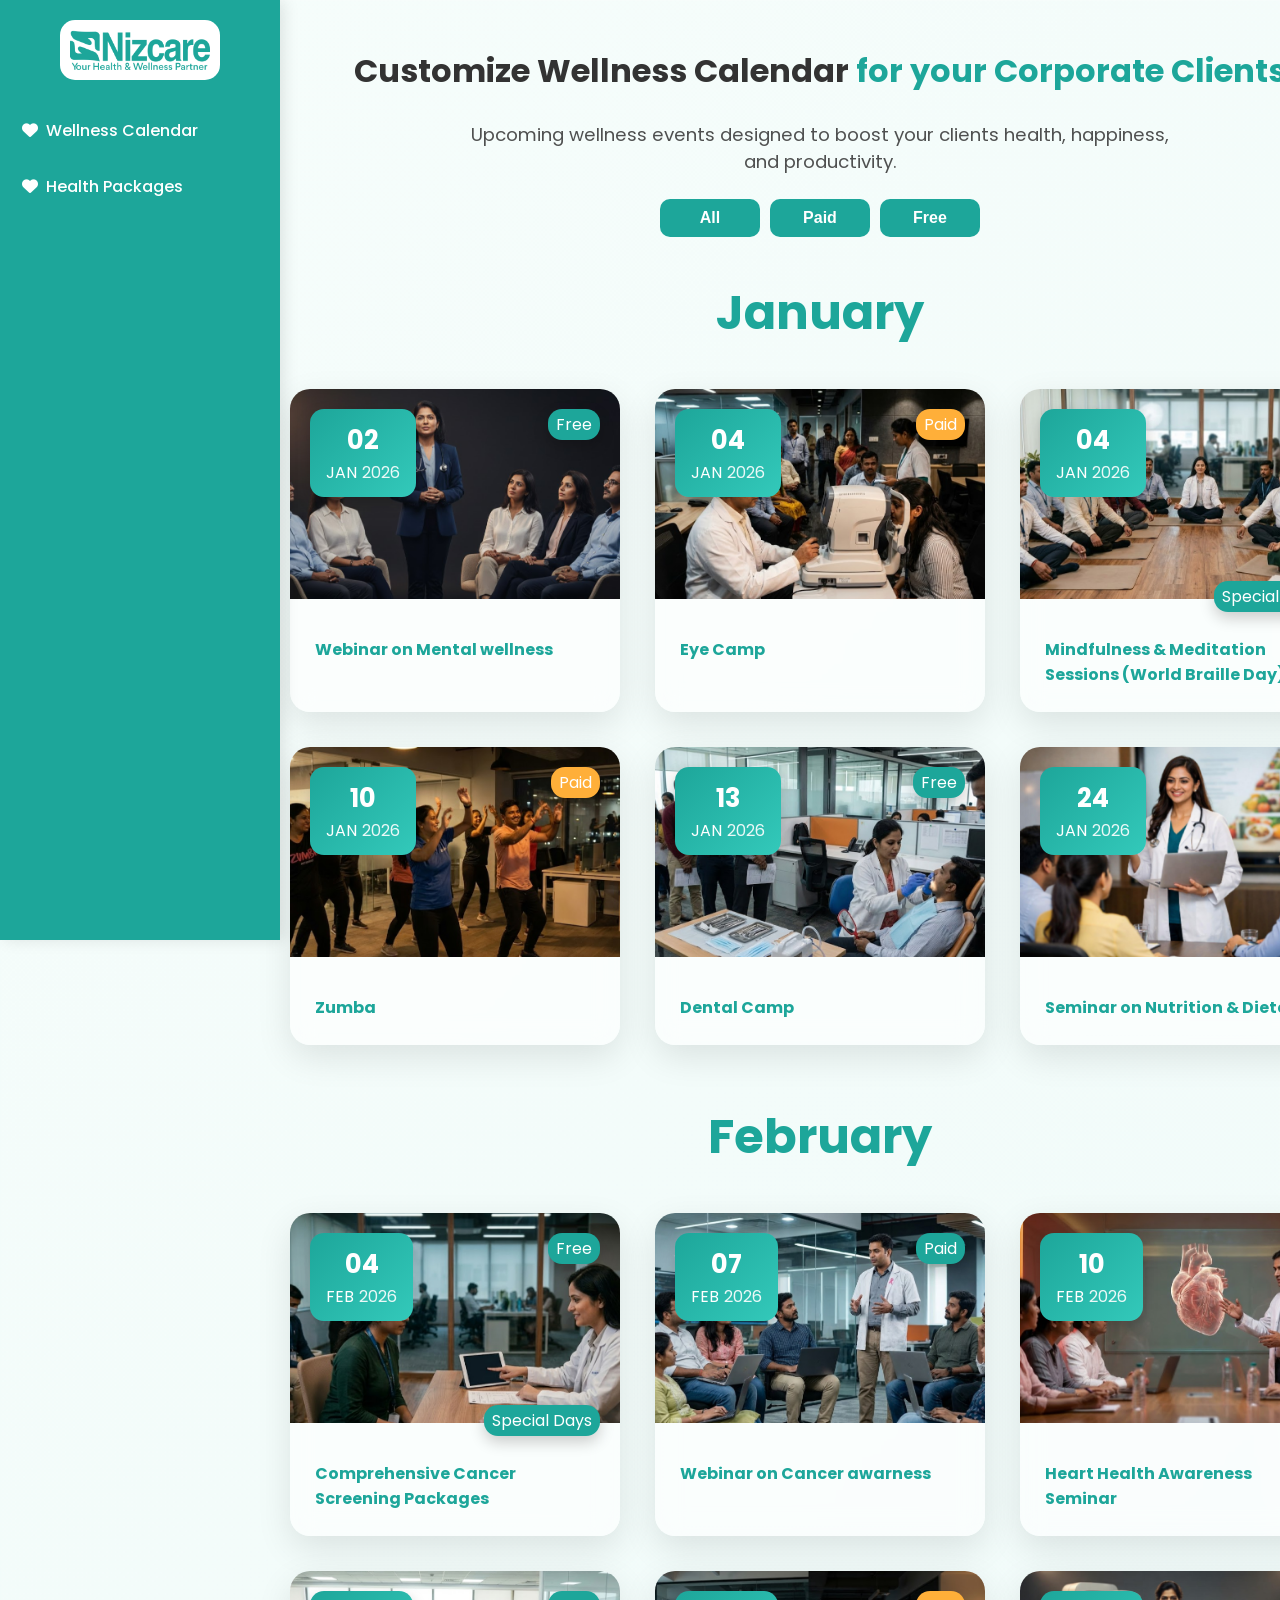
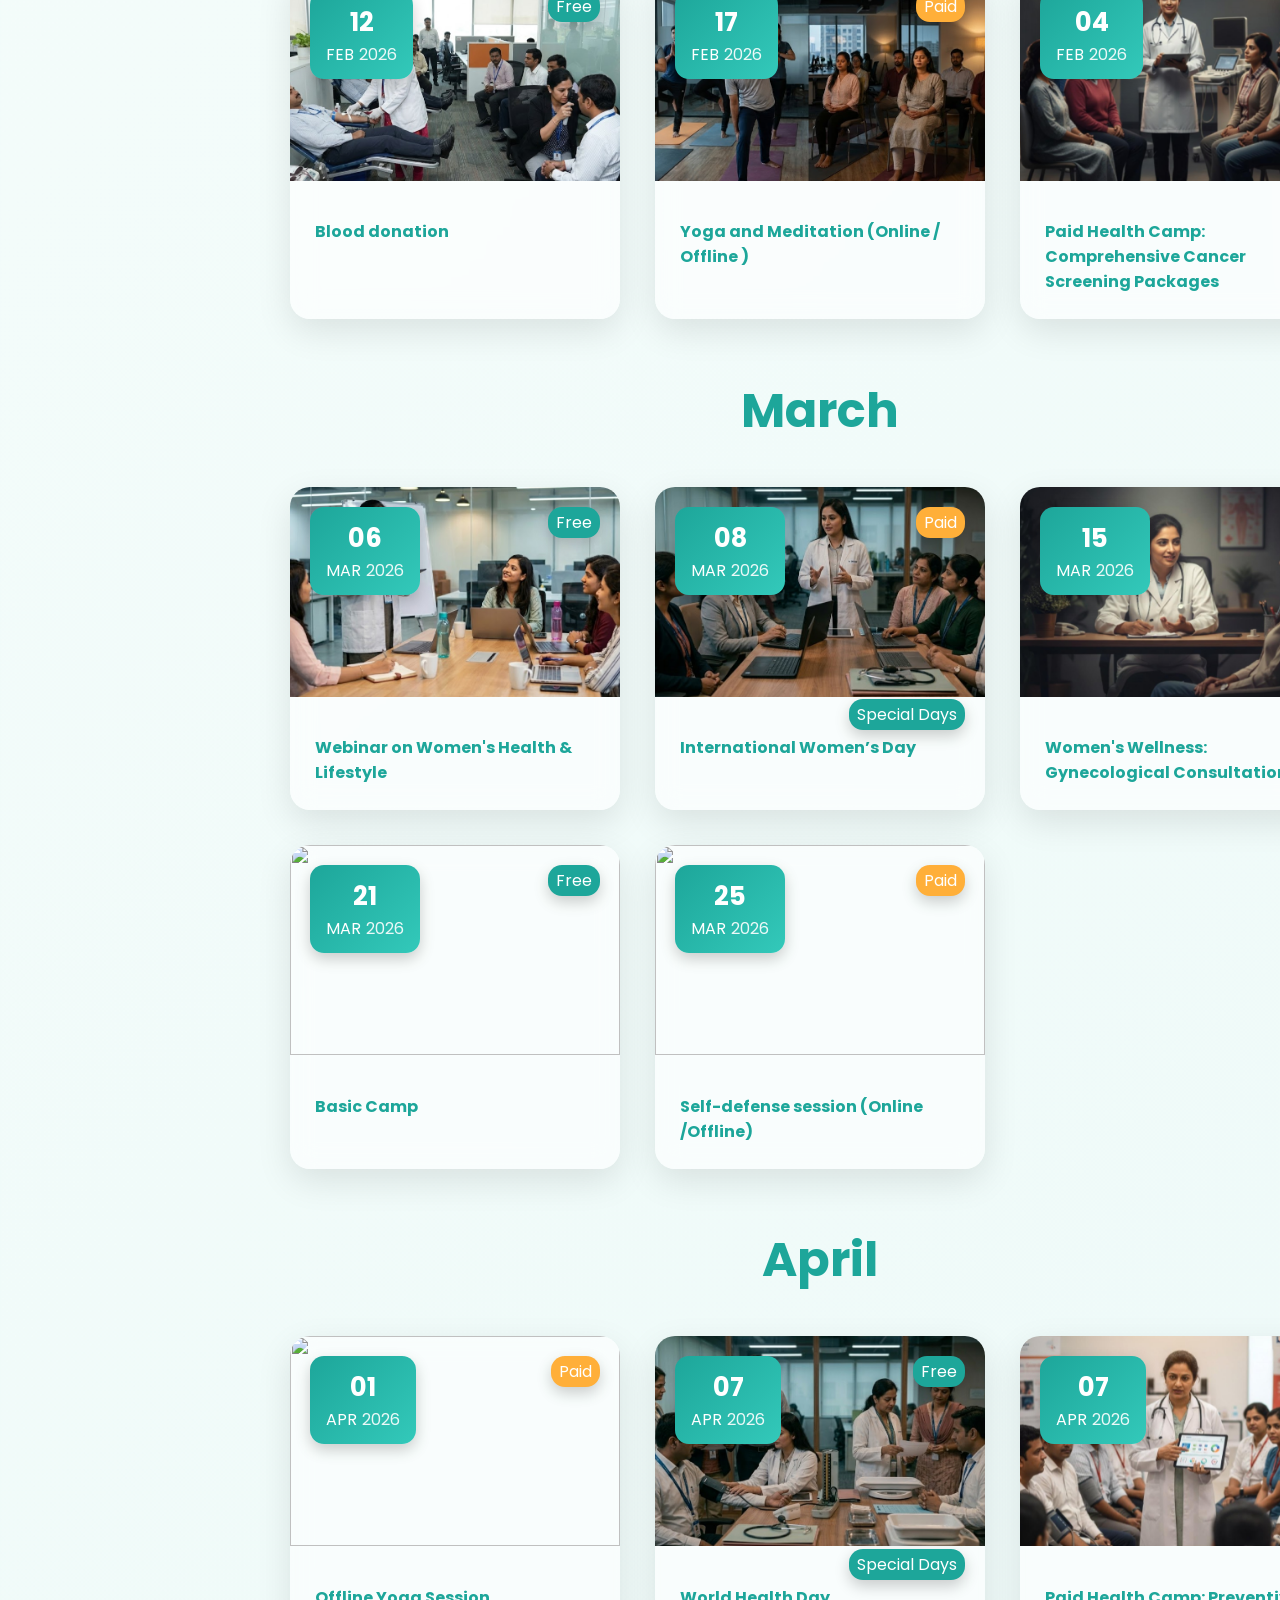
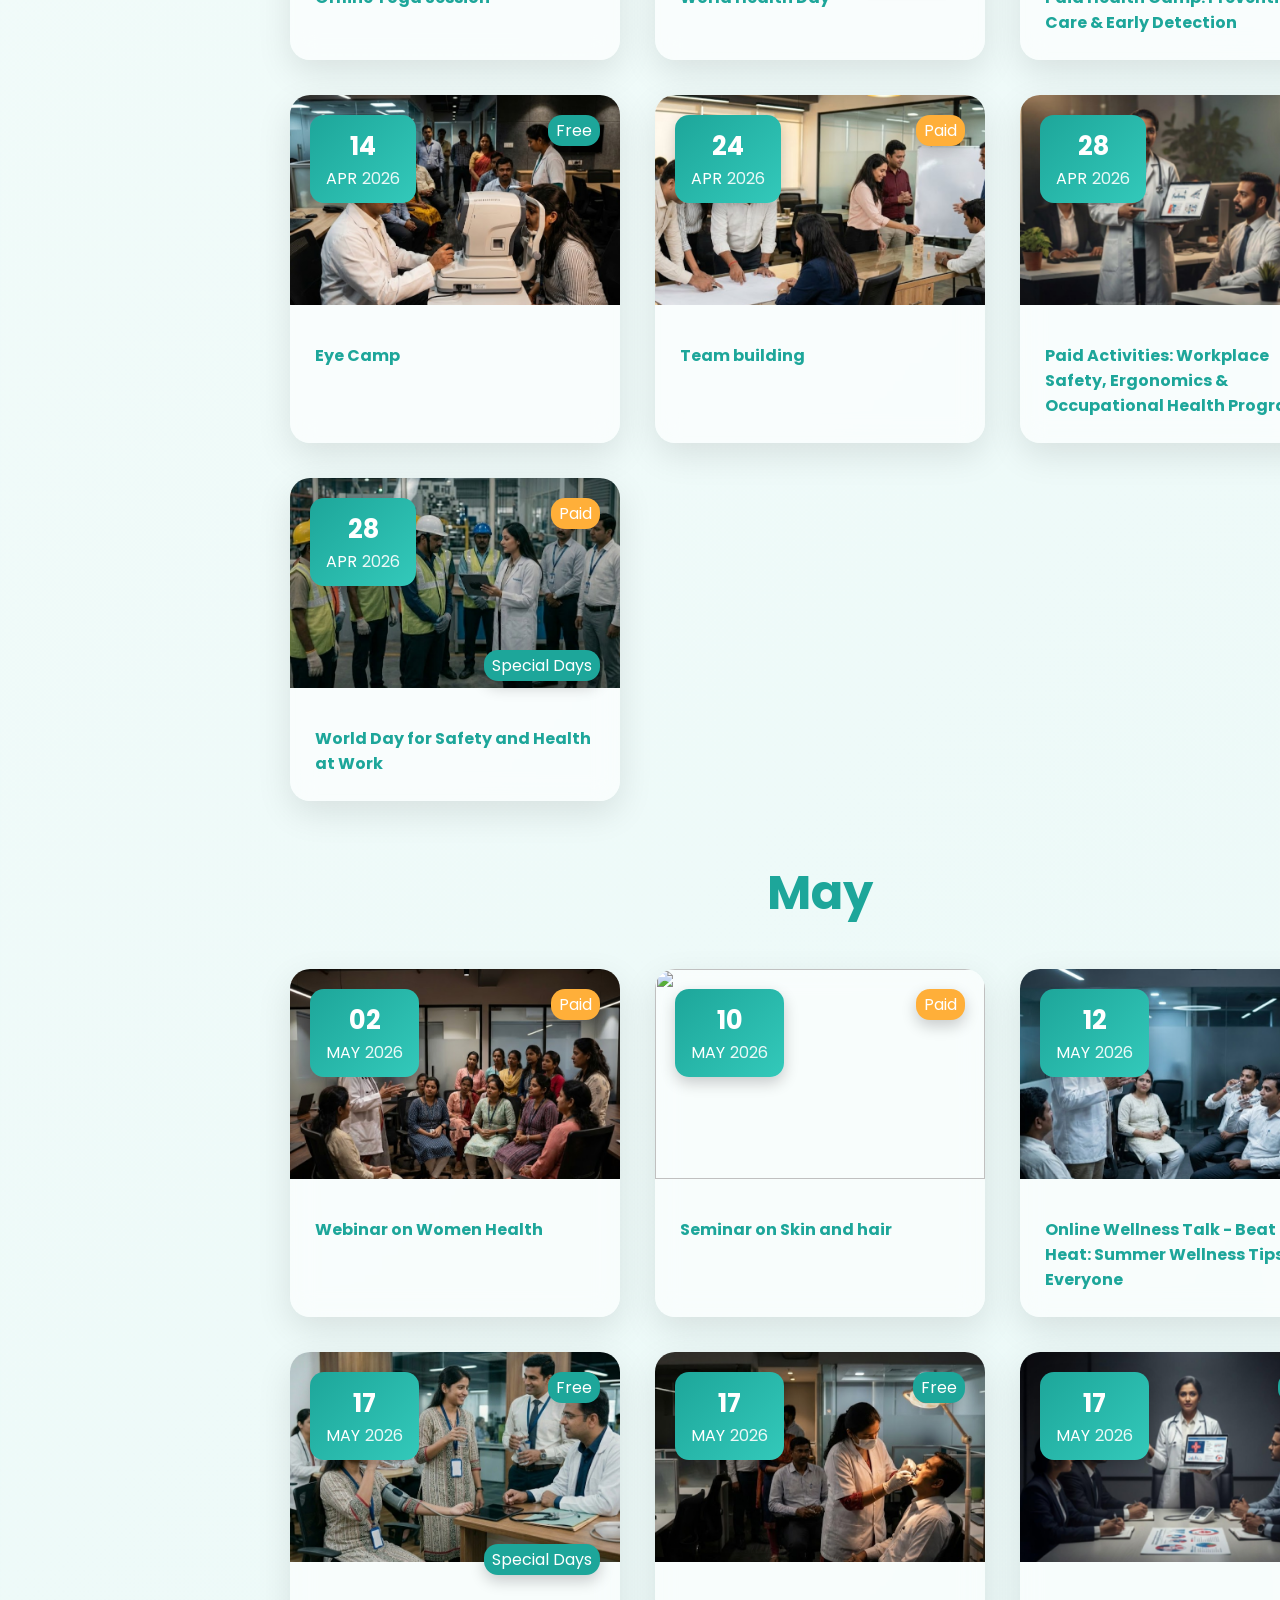
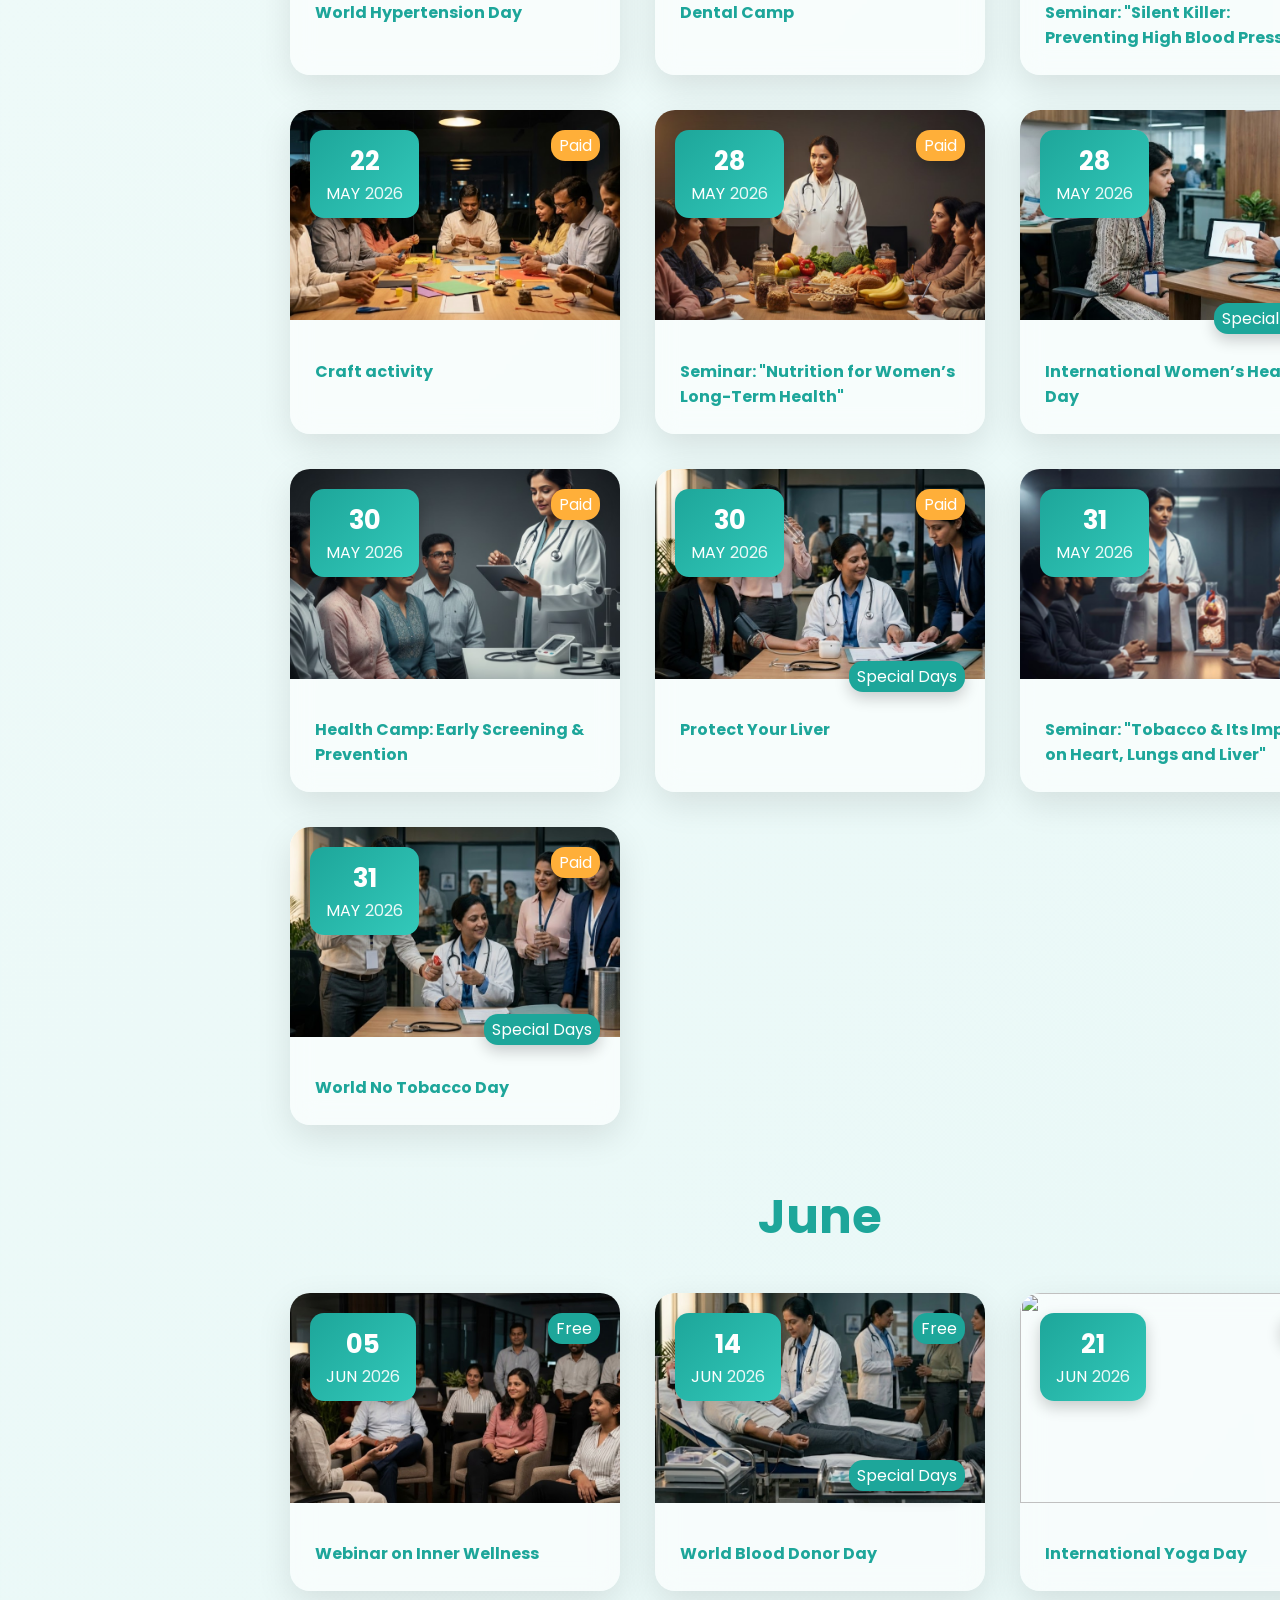
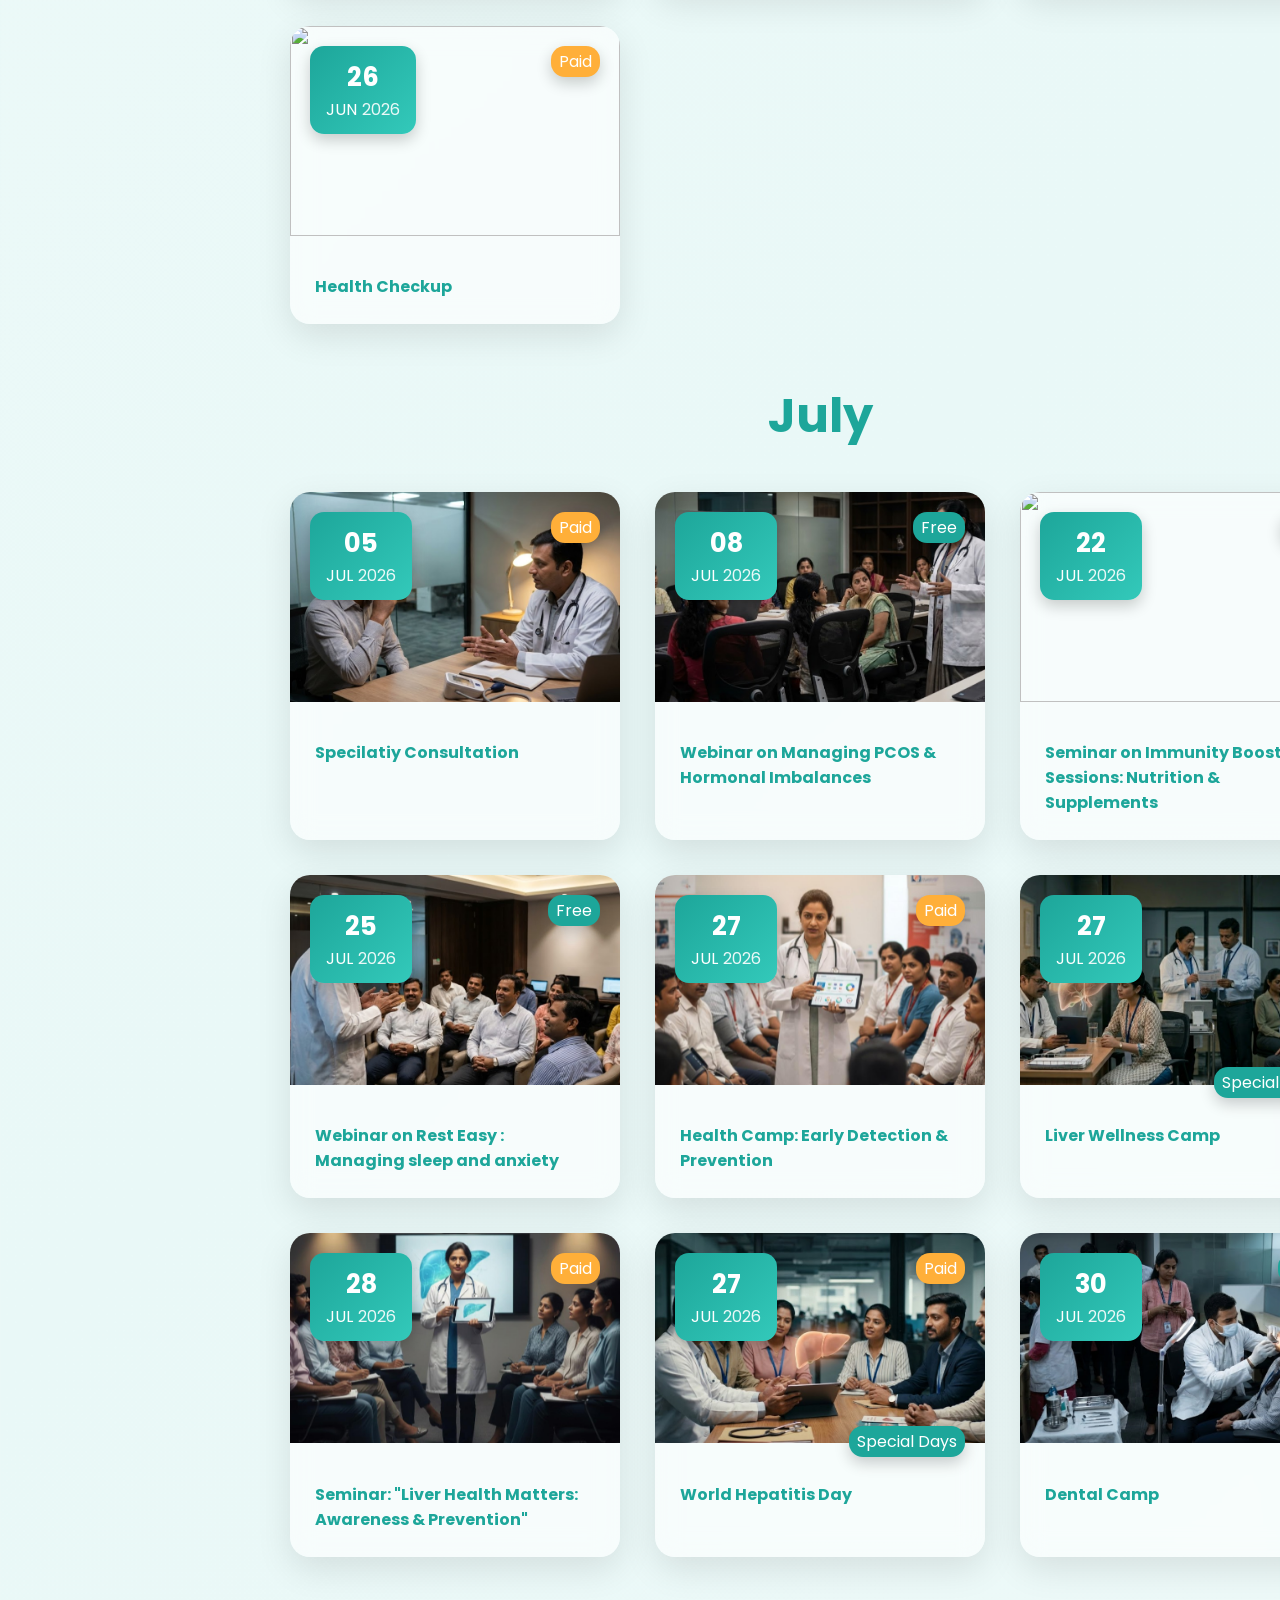
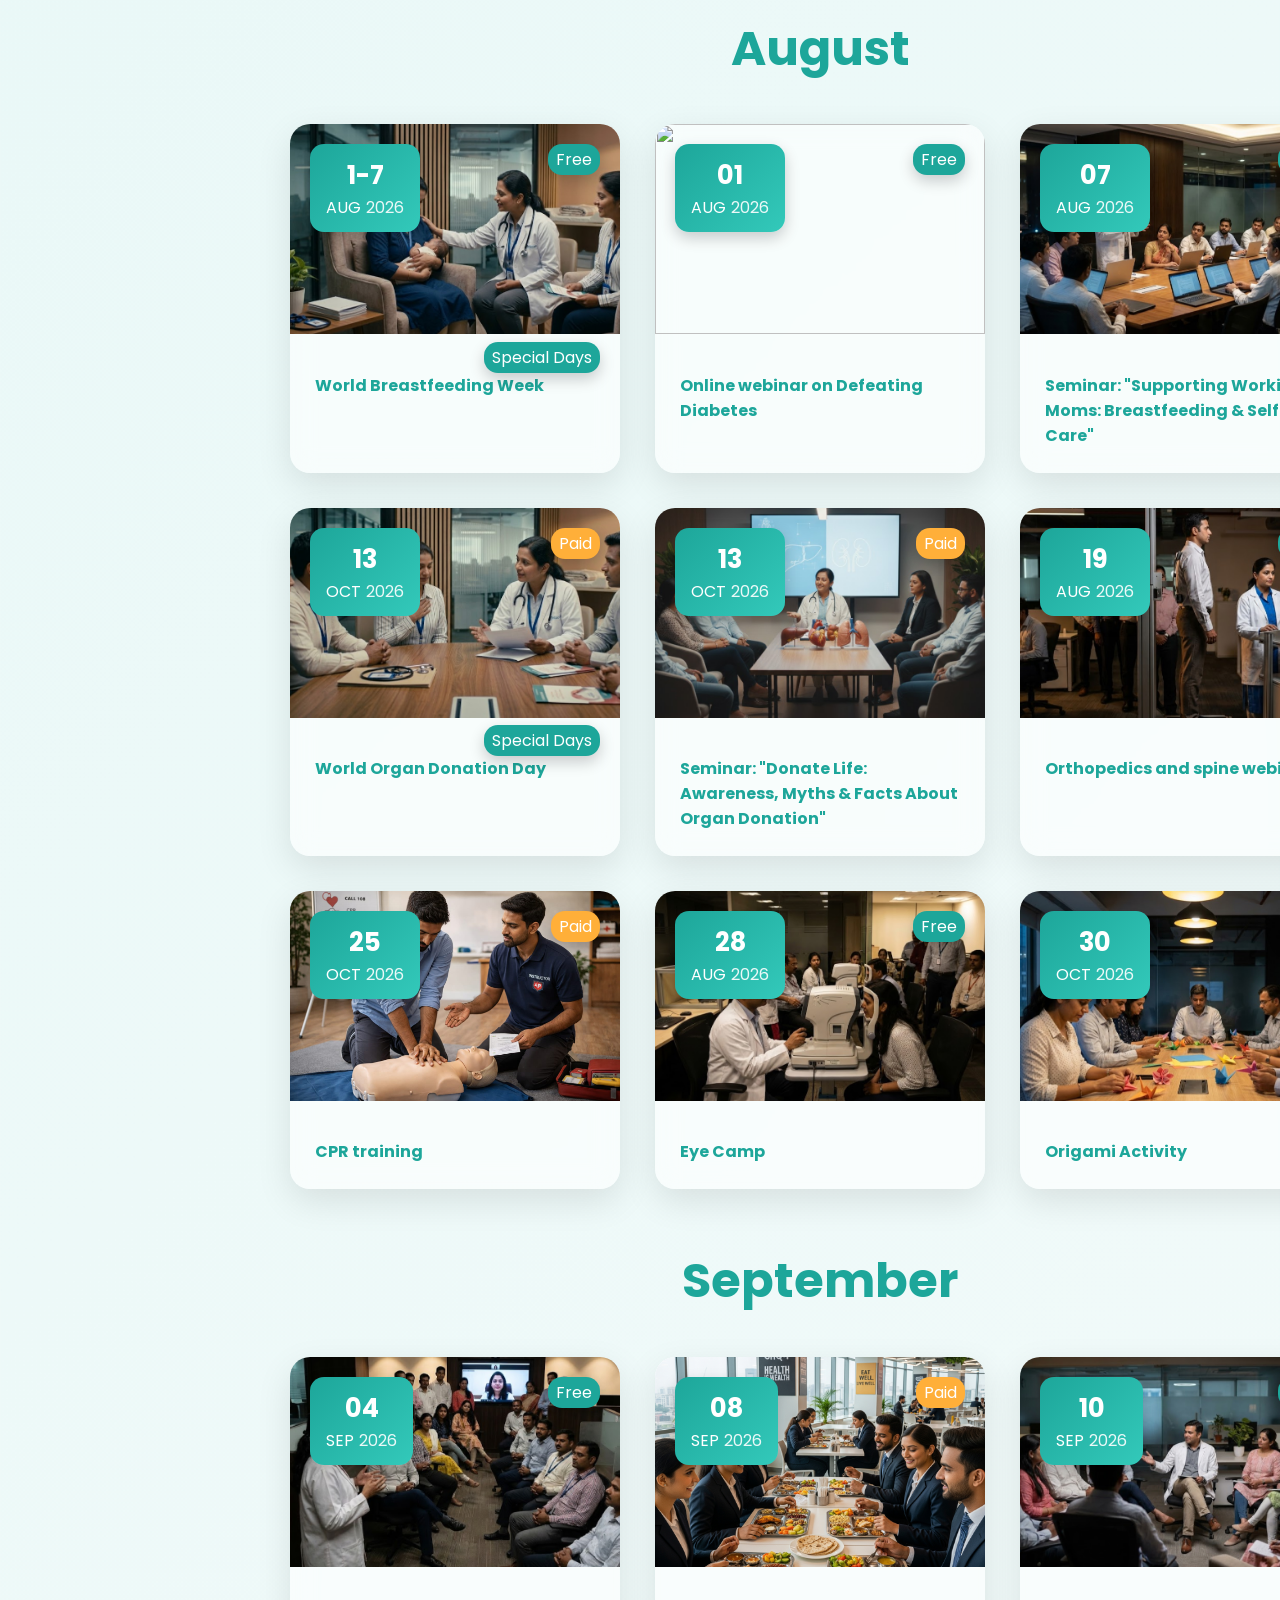
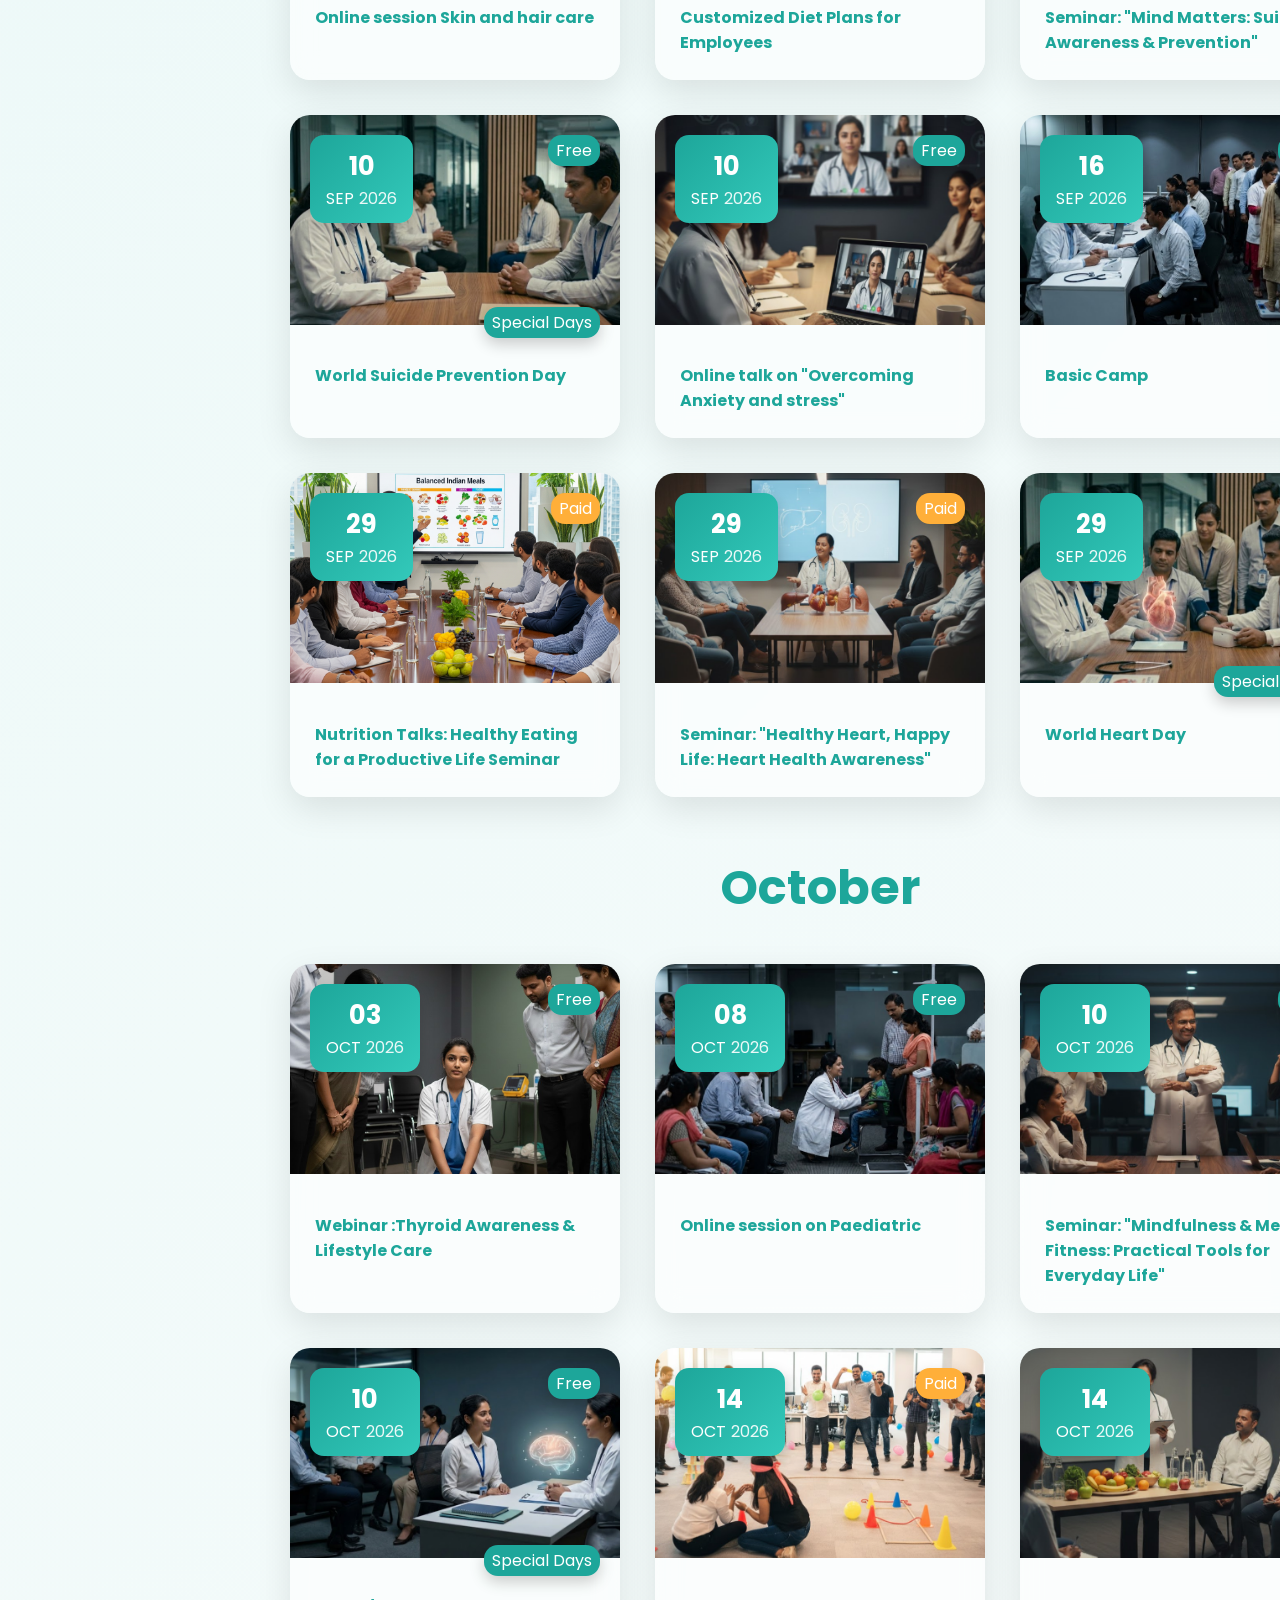
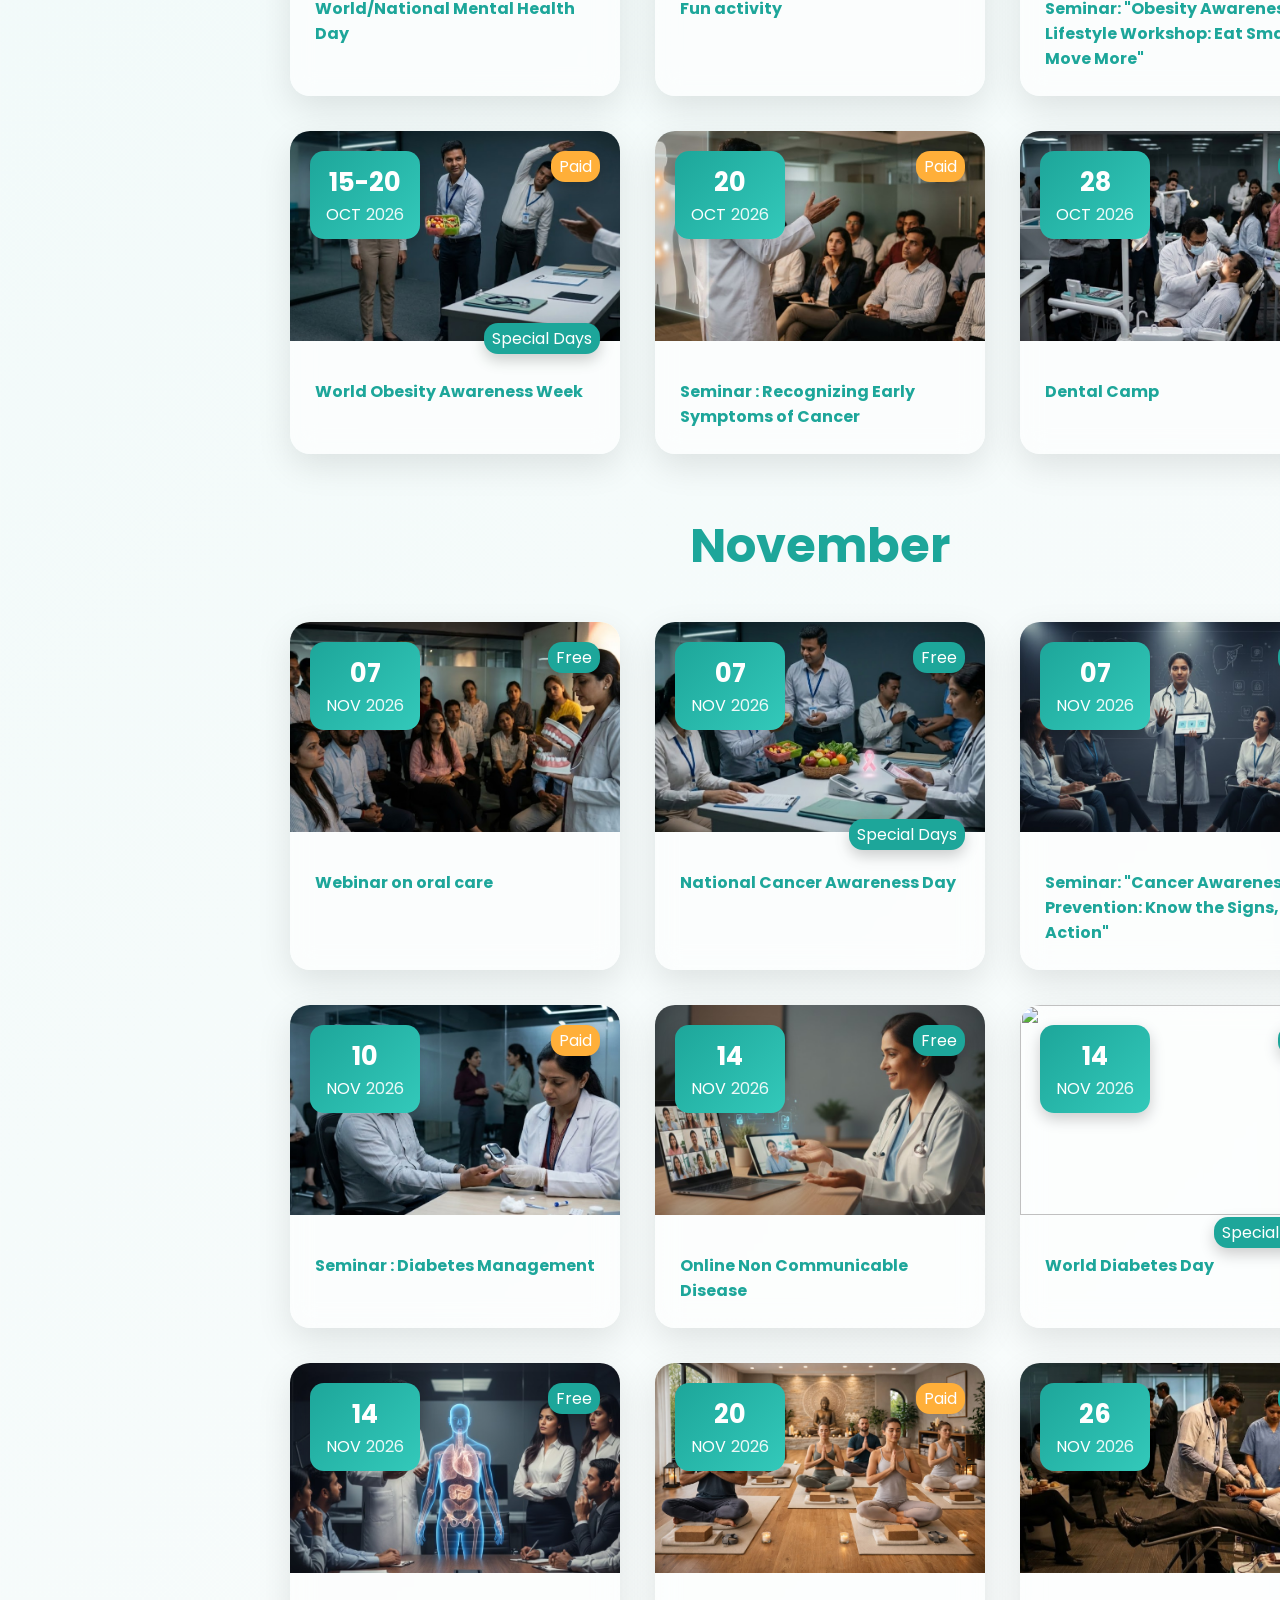
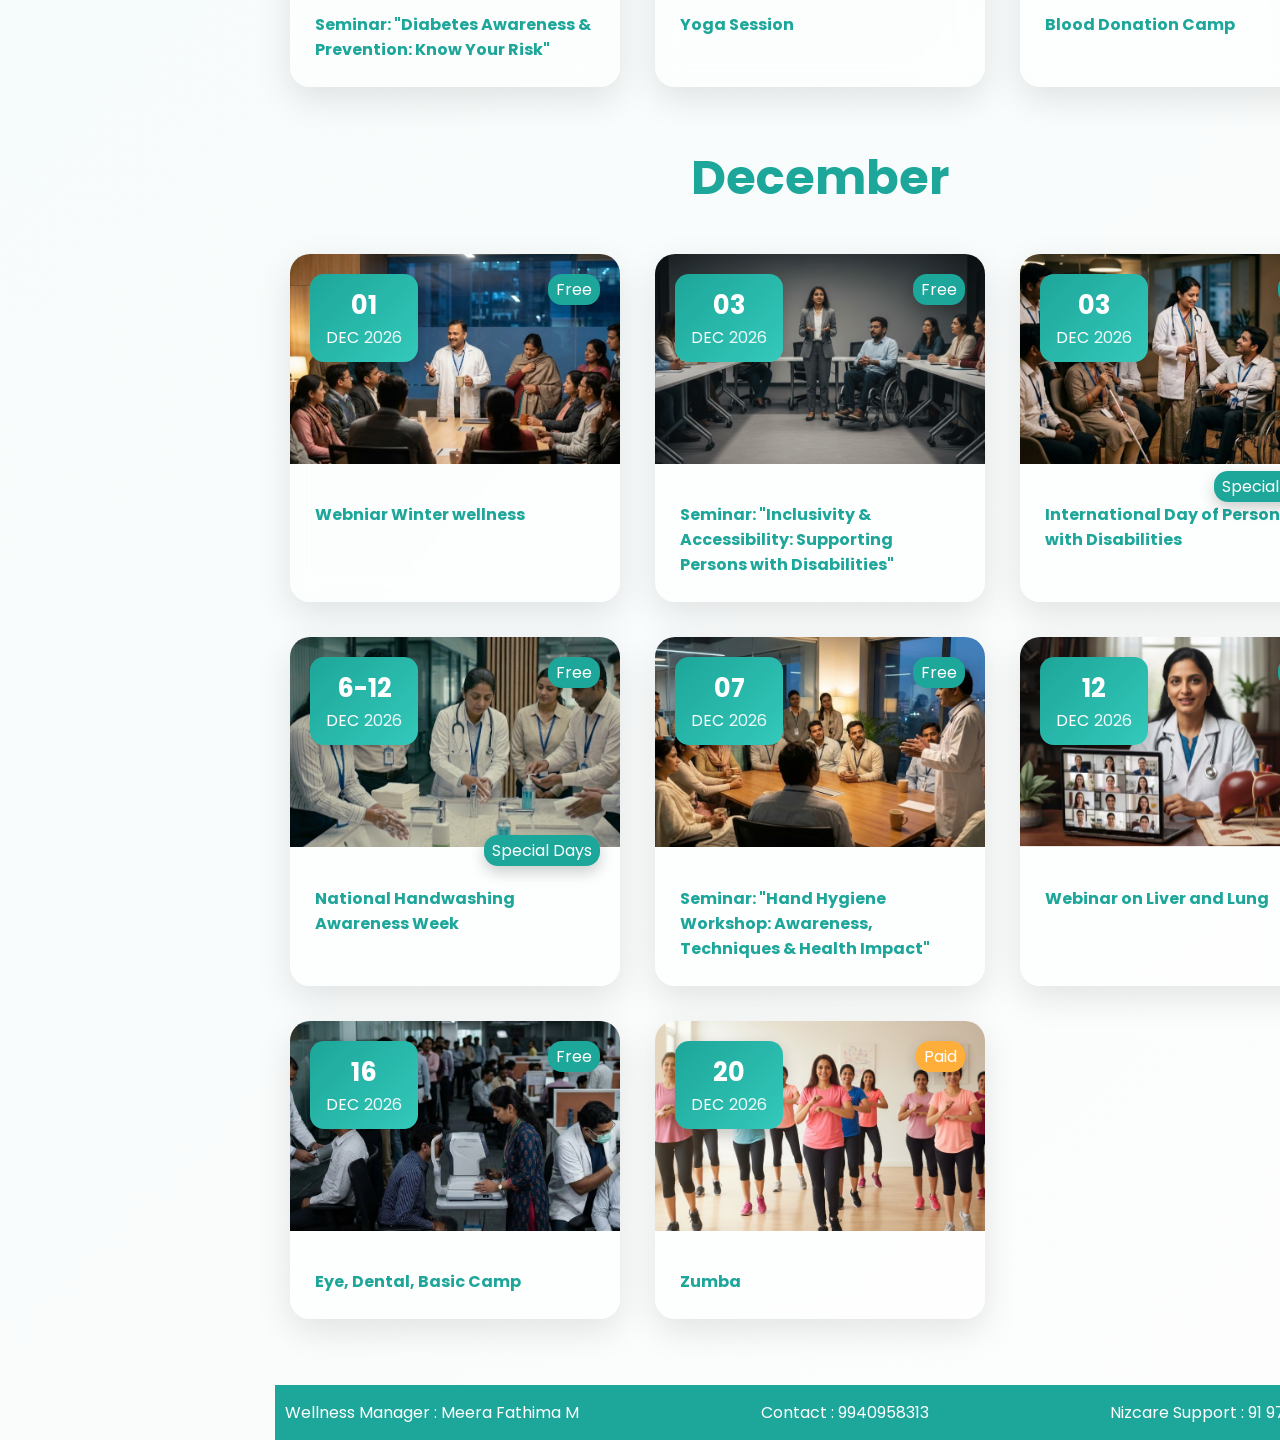
==== commit 9a25a8fc: "done" ====
--- a/index.html
+++ b/index.html
@@ -140,7 +140,7 @@
                         </div>
                         <div class="tag-paid"><span>Paid</span></div>
                         <div class="tag-special">Special Days</div>
-                        <img src="./assets/wellness-calendar/1/Activity_ Paid Mindfulness & Meditation Sessions.png"
+                        <img src="./assets/wellness-calendar/special/Mindfulness & Meditation Sessions (World Braille Day).png"
                             alt="">
                         <div class="calendar-content">
                             <h2> Mindfulness & Meditation Sessions (World Braille Day)</h2>
@@ -173,7 +173,7 @@
                         </div>
                     </div>
 
-                    <div class="calendar-card" data-type="Complementary">
+                    <!-- <div class="calendar-card" data-type="Complementary">
                         <div class="calendar-date">
                             <span class="day">21</span><span class="month">Jan</span><span class="year">2026</span>
                         </div>
@@ -182,7 +182,7 @@
                         <div class="calendar-content">
                             <h2> Webinar on Nutrition & Dietetics</h2>
                         </div>
-                    </div>
+                    </div> -->
 
                     <div class="calendar-card" data-type="paid">
                         <div class="calendar-date">
@@ -234,24 +234,24 @@
                         </div>
                         <div class="tag-complementary"><span>Free</span></div>
                         <div class="tag-special">Special Days</div>
+                        <img src="./assets/wellness-calendar/special/Comprehensive Cancer Screening Packages.png" alt="">
+                        <div class="calendar-content">
+                            <h2>Comprehensive Cancer Screening Packages</h2>
+                        </div>
+                    </div>
+
+                    <div class="calendar-card" data-type="complementary">
+                        <div class="calendar-date">
+                            <span class="day">07</span><span class="month">Feb</span><span class="year">2026</span>
+                        </div>
+                        <div class="tag-complementary"><span>Paid</span></div>
                         <img src="./assets/wellness-calendar/2/Cancer awarness.png" alt="">
                         <div class="calendar-content">
-                            <h2>Comprehensive Cancer Screening Packages</h2>
-                        </div>
-                    </div>
-
-                    <div class="calendar-card" data-type="complementary">
-                        <div class="calendar-date">
-                            <span class="day">04</span><span class="month">Feb</span><span class="year">2026</span>
-                        </div>
-                        <div class="tag-complementary"><span>Free</span></div>
-                        <img src="./assets/wellness-calendar/2/Cancer awarness.png" alt="">
-                        <div class="calendar-content">
                             <h2>Webinar on Cancer awarness</h2>
                         </div>
                     </div>
 
-                    <div class="calendar-card" data-type="complementary">
+                    <!-- <div class="calendar-card" data-type="complementary">
                         <div class="calendar-date">
                             <span class="day">07</span><span class="month">Feb</span><span class="year">2026</span>
                         </div>
@@ -260,7 +260,7 @@
                         <div class="calendar-content">
                             <h2>Online talk on Navigating Menopause & Beyond</h2>
                         </div>
-                    </div>
+                    </div> -->
 
                     <div class="calendar-card" data-type="paid">
                         <div class="calendar-date">
@@ -346,13 +346,13 @@
                         </div>
                         <div class="tag-paid"><span>Paid</span></div>
                         <div class="tag-special" style="bottom: 80px;">Special Days</div>
-                        <img src="./assets/wellness-calendar/paid/Women's Wellness_ Gynecological Checkups.png" alt="">
+                        <img src="./assets/wellness-calendar/special/International Women’s Day.png" alt="">
                         <div class="calendar-content">
                             <h2>International Women’s Day</h2>
                         </div>
                     </div>
 
-                     <div class="calendar-card" data-type="complementary">
+                     <!-- <div class="calendar-card" data-type="complementary">
                         <div class="calendar-date">
                             <span class="day">15</span><span class="month">Mar</span><span class="year">2026</span>
                         </div>
@@ -361,7 +361,7 @@
                         <div class="calendar-content">
                             <h2>Online talk Stress Management</h2>
                         </div>
-                    </div>
+                    </div> -->
 
                     <div class="calendar-card" data-type="paid">
                         <div class="calendar-date">
@@ -440,7 +440,7 @@
                         </div>
                     </div>
 
-                    <div class="calendar-card" data-type="complementary">
+                    <!-- <div class="calendar-card" data-type="complementary">
                         <div class="calendar-date">
                             <span class="day">03</span><span class="month">Apr</span><span class="year">2026</span>
                         </div>
@@ -449,7 +449,7 @@
                         <div class="calendar-content">
                             <h2>Webinar on Preventive Heart Health</h2>
                         </div>
-                    </div>
+                    </div> -->
 
                     <div class="calendar-card" data-type="complementary">
                         <div class="calendar-date">
@@ -457,39 +457,39 @@
                         </div>
                         <div class="tag-complementary"><span>Free</span></div>
                         <div class="tag-special" style="bottom: 80px;">Special Days</div>
+                        <img src="./assets/wellness-calendar/special/World Health Day.png" alt="">
+                        <div class="calendar-content">
+                            <h2>World Health Day</h2>
+                        </div>
+                    </div>
+
+                    <div class="calendar-card" data-type="paid">
+                        <div class="calendar-date">
+                            <span class="day">07</span><span class="month">Apr</span><span class="year">2026</span>
+                        </div>
+                        <div class="tag-paid"><span>Paid</span></div>
+                        <img src="./assets/wellness-calendar/4/Health Camp_ Early Detection & Prevention.png" alt="">
+                        <div class="calendar-content">
+                            <h2>Paid Health Camp: Preventive Care & Early Detection</h2>
+                        </div>
+                    </div>
+
+                    <!-- <div class="calendar-card" data-type="complementary">
+                        <div class="calendar-date">
+                            <span class="day">09</span><span class="month">Apr</span><span class="year">2026</span>
+                        </div>
+                        <div class="tag-complementary"><span>Free</span></div>
                         <img src="./assets/wellness-calendar/4/Webinar on Joint and Knee Pain.png" alt="">
                         <div class="calendar-content">
-                            <h2>World Health Day</h2>
-                        </div>
-                    </div>
-
-                    <div class="calendar-card" data-type="paid">
-                        <div class="calendar-date">
-                            <span class="day">07</span><span class="month">Apr</span><span class="year">2026</span>
-                        </div>
-                        <div class="tag-paid"><span>Paid</span></div>
-                        <img src="./assets/wellness-calendar/4/Health Camp_ Early Detection & Prevention.png" alt="">
-                        <div class="calendar-content">
-                            <h2>Paid Health Camp: Preventive Care & Early Detection</h2>
-                        </div>
-                    </div>
-
-                    <div class="calendar-card" data-type="complementary">
+                            <h2>Webinar on Joint and Knee Pain</h2>
+                        </div>
+                    </div> -->
+
+                    <!-- <div class="calendar-card" data-type="complementary">
                         <div class="calendar-date">
                             <span class="day">09</span><span class="month">Apr</span><span class="year">2026</span>
                         </div>
                         <div class="tag-complementary"><span>Free</span></div>
-                        <img src="./assets/wellness-calendar/4/Webinar on Joint and Knee Pain.png" alt="">
-                        <div class="calendar-content">
-                            <h2>Webinar on Joint and Knee Pain</h2>
-                        </div>
-                    </div>
-
-                    <!-- <div class="calendar-card" data-type="complementary">
-                        <div class="calendar-date">
-                            <span class="day">09</span><span class="month">Apr</span><span class="year">2026</span>
-                        </div>
-                        <div class="tag-complementary"><span>Free</span></div>
                         <img src="./assets/wellness-calendar/4/Lifestyle & Respiratory Health.png" alt="">
                         <div class="calendar-content">
                             <h2>Lifestyle & Respiratory Health</h2>
@@ -536,7 +536,7 @@
                         </div>
                         <div class="tag-paid"><span>Paid</span></div>
                         <div class="tag-special" style="bottom: 120px;">Special Days</div>
-                        <img src="./assets/wellness-calendar/4/Paid Activities_ Workplace Safety, Ergonomics & Occupational Health Programs.png"
+                        <img src="./assets/wellness-calendar/special/World Day for Safety and Health at Work.png"
                             alt="">
                         <div class="calendar-content">
                             <h2>World Day for Safety and Health at Work</h2>
@@ -555,11 +555,11 @@
                 </div>
                 <div class="calendar-grid">
 
-                    <div class="calendar-card" data-type="complementary">
+                    <div class="calendar-card" data-type="paid">
                         <div class="calendar-date">
                             <span class="day">02</span><span class="month">May</span><span class="year">2026</span>
                         </div>
-                        <div class="tag-complementary"><span>Free</span></div>
+                        <div class="tag-paid"><span>Paid</span></div>
                         <img src="./assets/wellness-calendar/5/Reproductive Health & Wellness – What Every Woman Should Know.png"
                             alt="">
                         <div class="calendar-content">
@@ -578,11 +578,11 @@
                         </div>
                     </div>
 
-                    <div class="calendar-card" data-type="complementary">
+                    <div class="calendar-card" data-type="paid">
                         <div class="calendar-date">
                             <span class="day">12</span><span class="month">May</span><span class="year">2026</span>
                         </div>
-                        <div class="tag-complementary"><span>Free</span></div>
+                        <div class="tag-paid"><span>Paid</span></div>
                         <img src="./assets/wellness-calendar/5/Beat the Heat_ Summer Wellness Tips for Everyone.png"
                             alt="">
                         <div class="calendar-content">
@@ -596,9 +596,20 @@
                         </div>
                         <div class="tag-complementary"><span>Free</span></div>
                         <div class="tag-special">Special Days</div>
+                        <img src="./assets/wellness-calendar/special/World Hypertension Day.png" alt="">
+                        <div class="calendar-content">
+                            <h2>World Hypertension Day</h2>
+                        </div>
+                    </div>
+
+                    <div class="calendar-card" data-type="complementary">
+                        <div class="calendar-date">
+                            <span class="day">17</span><span class="month">May</span><span class="year">2026</span>
+                        </div>
+                        <div class="tag-complementary"><span>Free</span></div>
                         <img src="./assets/wellness-calendar/5/Camp _ dental.png" alt="">
                         <div class="calendar-content">
-                            <h2>World Hypertension Day</h2>
+                            <h2>Dental Camp</h2>
                         </div>
                     </div>
 
@@ -607,17 +618,6 @@
                             <span class="day">17</span><span class="month">May</span><span class="year">2026</span>
                         </div>
                         <div class="tag-complementary"><span>Free</span></div>
-                        <img src="./assets/wellness-calendar/5/Camp _ dental.png" alt="">
-                        <div class="calendar-content">
-                            <h2>Dental Camp</h2>
-                        </div>
-                    </div>
-
-                    <div class="calendar-card" data-type="complementary">
-                        <div class="calendar-date">
-                            <span class="day">17</span><span class="month">May</span><span class="year">2026</span>
-                        </div>
-                        <div class="tag-complementary"><span>Free</span></div>
                         <img src="./assets/wellness-calendar/5/Seminar_ _Silent Killer_ Preventing High Blood Pressure_.png"
                             alt="">
                         <div class="calendar-content">
@@ -654,7 +654,7 @@
                         </div>
                         <div class="tag-paid"><span>Paid</span></div>
                         <div class="tag-special">Special Days</div>
-                        <img src="./assets/wellness-calendar/5/Seminar_ _Nutrition for Women’s Long-Term Health_.png"
+                        <img src="./assets/wellness-calendar/special/International Women’s Health Day.png"
                             alt="">
                         <div class="calendar-content">
                             <h2>International Women’s Health Day</h2>
@@ -678,7 +678,7 @@
                         </div>
                         <div class="tag-paid"><span>Paid</span></div>
                         <div class="tag-special">Special Days</div>
-                        <img src="./assets/wellness-calendar/5/Health Camp_ Early Screening & Prevention.png" alt="">
+                        <img src="./assets/wellness-calendar/special/Protect Your Liver.png" alt="">
                         <div class="calendar-content">
                             <h2>Protect Your Liver</h2>
                         </div>
@@ -702,7 +702,7 @@
                         </div>
                         <div class="tag-paid"><span>Paid</span></div>
                         <div class="tag-special" style="bottom: 80px;">Special Days</div>
-                        <img src="./assets/wellness-calendar/5/Seminar_ _Tobacco & Its Impact on Heart, Lungs and Liver_.png"
+                        <img src="./assets/wellness-calendar/special/World No Tobacco Day.png"
                             alt="">
                         <div class="calendar-content">
                             <h2> World No Tobacco Day</h2>
@@ -731,7 +731,7 @@
                         </div>
                     </div>
 
-                    <div class="calendar-card" data-type="complementary">
+                    <!-- <div class="calendar-card" data-type="complementary">
                         <div class="calendar-date">
                             <span class="day">11</span><span class="month">Jun</span><span class="year">2026</span>
                         </div>
@@ -740,9 +740,9 @@
                         <div class="calendar-content">
                             <h2>Webinar on Heart Health Myths and Facts</h2>
                         </div>
-                    </div>
-
-                    <div class="calendar-card" data-type="complementary">
+                    </div> -->
+
+                    <!-- <div class="calendar-card" data-type="complementary">
                         <div class="calendar-date">
                             <span class="day">14</span><span class="month">Jun</span><span class="year">2026</span>
                         </div>
@@ -751,7 +751,7 @@
                         <div class="calendar-content">
                             <h2>Blood donation</h2>
                         </div>
-                    </div>
+                    </div> -->
 
                     <div class="calendar-card" data-type="complementary">
                         <div class="calendar-date">
@@ -759,13 +759,13 @@
                         </div>
                         <div class="tag-complementary"><span>Free</span></div>
                         <div class="tag-special">Special Days</div>
-                        <img src="./assets/wellness-calendar/6/Camp _ Blood donation.png" alt="">
+                        <img src="./assets/wellness-calendar/special/World Blood Donor Day.png" alt="">
                         <div class="calendar-content">
                             <h2>World Blood Donor Day</h2>
                         </div>
                     </div>
 
-                    <div class="calendar-card" data-type="paid">
+                    <!-- <div class="calendar-card" data-type="paid">
                         <div class="calendar-date">
                             <span class="day">14</span><span class="month">Jun</span><span class="year">2026</span>
                         </div>
@@ -775,9 +775,9 @@
                         <div class="calendar-content">
                             <h2>Activity: "Gift of Life: Awareness Session on Blood Donation"</h2>
                         </div>
-                    </div>
-
-                    <div class="calendar-card" data-type="paid">
+                    </div> -->
+
+                    <!-- <div class="calendar-card" data-type="paid">
                         <div class="calendar-date">
                             <span class="day">21</span><span class="month">Jun</span><span class="year">2026</span>
                         </div>
@@ -786,7 +786,7 @@
                         <div class="calendar-content">
                             <h2>Activity: "Balance Within: Yoga for Mind & Body Wellness"</h2>
                         </div>
-                    </div>
+                    </div> -->
 
                     <div class="calendar-card" data-type="paid">
                         <div class="calendar-date">
@@ -799,7 +799,7 @@
                         </div>
                     </div>
 
-                    <div class="calendar-card" data-type="paid">
+                    <!-- <div class="calendar-card" data-type="paid">
                         <div class="calendar-date">
                             <span class="day">21</span><span class="month">Jun</span><span class="year">2026</span>
                         </div>
@@ -808,7 +808,7 @@
                         <div class="calendar-content">
                             <h2>Stress Relief Exercise (Yoga Session online /offline)</h2>
                         </div>
-                    </div>
+                    </div> -->
 
                     <div class="calendar-card" data-type="paid">
                         <div class="calendar-date">
@@ -893,7 +893,7 @@
                         </div>
                         <div class="tag-paid"><span>Paid</span></div>
                         <div class="tag-special">Special Days</div>
-                        <img src="./assets/wellness-calendar/7/Health Camp_ Early Detection & Prevention.png" alt="">
+                        <img src="./assets/wellness-calendar/special/Liver Wellness Camp.png" alt="">
                         <div class="calendar-content">
                             <h2>Liver Wellness Camp</h2>
                         </div>
@@ -917,7 +917,7 @@
                         </div>
                         <div class="tag-paid"><span>Paid</span></div>
                         <div class="tag-special">Special Days</div>
-                        <img src="./assets/wellness-calendar/7/Health Camp_ Early Detection & Prevention.png" alt="">
+                        <img src="./assets/wellness-calendar/special/World Hepatitis Day.png" alt="">
                         <div class="calendar-content">
                             <h2>World Hepatitis Day</h2>
                         </div>
@@ -951,19 +951,19 @@
                         </div>
                         <div class="tag-complementary"><span>Free</span></div>
                         <div class="tag-special">Special Days</div>
+                        <img src="./assets/wellness-calendar/special/World Breastfeeding Week.png" alt="">
+                        <div class="calendar-content">
+                            <h2>World Breastfeeding Week</h2>
+                        </div>
+                    </div>
+
+                    <div class="calendar-card" data-type="complementary">
+                        <div class="calendar-date">
+                            <span class="day">01</span><span class="month">Aug</span><span class="year">2026</span>
+                        </div>
+                        <div class="tag-complementary"><span>Free</span></div>
                         <img src="./assets/wellness-calendar/special-days/World Breastfeeding Week.png" alt="">
                         <div class="calendar-content">
-                            <h2>World Breastfeeding Week</h2>
-                        </div>
-                    </div>
-
-                    <div class="calendar-card" data-type="complementary">
-                        <div class="calendar-date">
-                            <span class="day">01</span><span class="month">Aug</span><span class="year">2026</span>
-                        </div>
-                        <div class="tag-complementary"><span>Free</span></div>
-                        <img src="./assets/wellness-calendar/special-days/World Breastfeeding Week.png" alt="">
-                        <div class="calendar-content">
                             <h2>Online webinar on Defeating Diabetes</h2>
                         </div>
                     </div>
@@ -985,7 +985,7 @@
                         </div>
                         <div class="tag-paid"><span>Paid</span></div>
                         <div class="tag-special">Special Days</div>
-                        <img src="./assets/wellness-calendar/8/Seminar_ _Donate Life_ Awareness, Myths & Facts About Organ Donation_.png"
+                        <img src="./assets/wellness-calendar/special/World Organ Donation Day.png"
                             alt="">
                         <div class="calendar-content">
                             <h2>World Organ Donation Day</h2>
@@ -1101,7 +1101,7 @@
                         </div>
                         <div class="tag-complementary"><span>Free</span></div>
                         <div class="tag-special">Special Days</div>
-                        <img src="./assets/wellness-calendar/9/Online talk on _Overcoming Anxiety and stress.png"
+                        <img src="./assets/wellness-calendar/special/World Suicide Prevention Day.png"
                             alt="">
                         <div class="calendar-content">
                             <h2>World Suicide Prevention Day</h2>
@@ -1160,7 +1160,7 @@
                         </div>
                         <div class="tag-paid"><span>Paid</span></div>
                         <div class="tag-special">Special Days</div>
-                        <img src="./assets/wellness-calendar/8/Seminar_ _Donate Life_ Awareness, Myths & Facts About Organ Donation_.png"
+                        <img src="./assets/wellness-calendar/special/World Heart Day.png"
                             alt="">
                         <div class="calendar-content">
                             <h2>World Heart Day</h2>
@@ -1216,7 +1216,7 @@
                         </div>
                         <div class="tag-complementary"><span>Free</span></div>
                         <div class="tag-special" style="bottom: 120px;">Special Days</div>
-                        <img src="./assets/wellness-calendar/10/Quality Life with pain free joints.png" alt="">
+                        <img src="./assets/wellness-calendar/special/World-National Mental Health Day.png" alt="">
                         <div class="calendar-content">
                             <h2>World/National Mental Health Day</h2>
                         </div>
@@ -1251,7 +1251,7 @@
                         </div>
                         <div class="tag-paid"><span>Paid</span></div>
                         <div class="tag-special">Special Days</div>
-                        <img src="./assets/wellness-calendar/10/Seminar_ _Obesity Awareness & Lifestyle Workshop_ Eat Smart, Move More_.png"
+                        <img src="./assets/wellness-calendar/special/World Obesity Awareness Week.png"
                             alt="">
                         <div class="calendar-content">
                             <h2>World Obesity Awareness Week</h2>
@@ -1308,7 +1308,7 @@
                         </div>
                         <div class="tag-complementary"><span>Free</span></div>
                         <div class="tag-special" style="bottom: 120px;">Special Days</div>
-                        <img src="./assets/wellness-calendar/11/Webinar on oral care.png" alt="">
+                        <img src="./assets/wellness-calendar/special/National Cancer Awareness Day.png" alt="">
                         <div class="calendar-content">
                             <h2>National Cancer Awareness Day</h2>
                         </div>
@@ -1354,7 +1354,7 @@
                         </div>
                         <div class="tag-complementary"><span>Free</span></div>
                         <div class="tag-special" style="bottom: 80px;">Special Days</div>
-                        <img src="./assets/wellness-calendar/11/Online Non Communicable Disease 1.png" alt="">
+                        <img src="./assets/wellness-calendar/special/" alt="">
                         <div class="calendar-content">
                             <h2>World Diabetes Day</h2>
                         </div>
@@ -1443,7 +1443,7 @@
                         </div>
                         <div class="tag-complementary"><span>Free</span></div>
                         <div class="tag-special">Special Days</div>
-                        <img src="./assets/wellness-calendar/12/Seminar_ _Inclusivity & Accessibility_ Supporting Persons with Disabilities.png"
+                        <img src="./assets/wellness-calendar/special/International Day of Persons with Disabilities.png"
                             alt="">
                         <div class="calendar-content">
                             <h2>International Day of Persons with Disabilities</h2>
@@ -1456,7 +1456,7 @@
                         </div>
                         <div class="tag-complementary"><span>Free</span></div>
                         <div class="tag-special" style="bottom: 120px;">Special Days</div>
-                        <img src="./assets/wellness-calendar/12/Seminar_ _Inclusivity & Accessibility_ Supporting Persons with Disabilities.png"
+                        <img src="./assets/wellness-calendar/special/National Handwashing Awareness Week.png"
                             alt="">
                         <div class="calendar-content">
                             <h2> National Handwashing Awareness Week</h2>
--- a/style.css
+++ b/style.css
@@ -1008,6 +1008,95 @@
     background: #f4f6f8;
 }
 
+/* ===========cement============= */
+.cement-wrapper {
+    margin-top: 20px;
+    border-radius: 15px;
+    background: linear-gradient(135deg, #ffffff, #f7fafc);
+    padding: 50px 20px;
+    text-align: center;
+}
+
+.cement-wrapper h1 {
+    font-size: 28px;
+    color: #1e293b;
+    margin-bottom: 35px;
+    font-weight: 600;
+}
+
+/* Layout */
+.cement-packages {
+    display: flex;
+    flex-wrap: wrap;
+    gap: 20px;
+    justify-content: center;
+}
+
+/* Card */
+.cement-card {
+    width: 300px;
+    background: #ffffff;
+    border-radius: 12px;
+    padding: 22px;
+    border: 1px solid #e5e7eb;
+    transition: all 0.25s ease;
+    text-align: left;
+}
+
+.cement-card:hover {
+    border-color: #cbd5f5;
+    box-shadow: 0 8px 20px rgba(0,0,0,0.06);
+}
+
+/* Heading */
+.cement-card h2 {
+    font-size: 17px;
+    display: flex;
+    align-items: center;
+    gap: 12px;
+    margin-bottom: 15px;
+    color: #0f172a;
+}
+
+/* Icon */
+.icon {
+    background: #eef2ff;
+    color: #1da69a;
+    padding: 8px;
+    border-radius: 8px;
+    font-size: 14px;
+}
+
+/* List */
+.test-list {
+    list-style: none;
+    padding: 0;
+    margin: 0;
+}
+
+.test-list li {
+    padding: 7px 0;
+    font-size: 14px;
+    color: #475569;
+    display: flex;
+    align-items: center;
+}
+
+/* Soft separators */
+.test-list li:not(:last-child) {
+    border-bottom: 1px solid #f1f5f9;
+}
+
+/* Highlight tiers */
+.highlight {
+    color: #0284c7;
+    font-weight: 500;
+}
+
+.premium {
+    color: #16a34a;
+    font-weight: 500;
+}
 /* Header */
 
 .section-header {
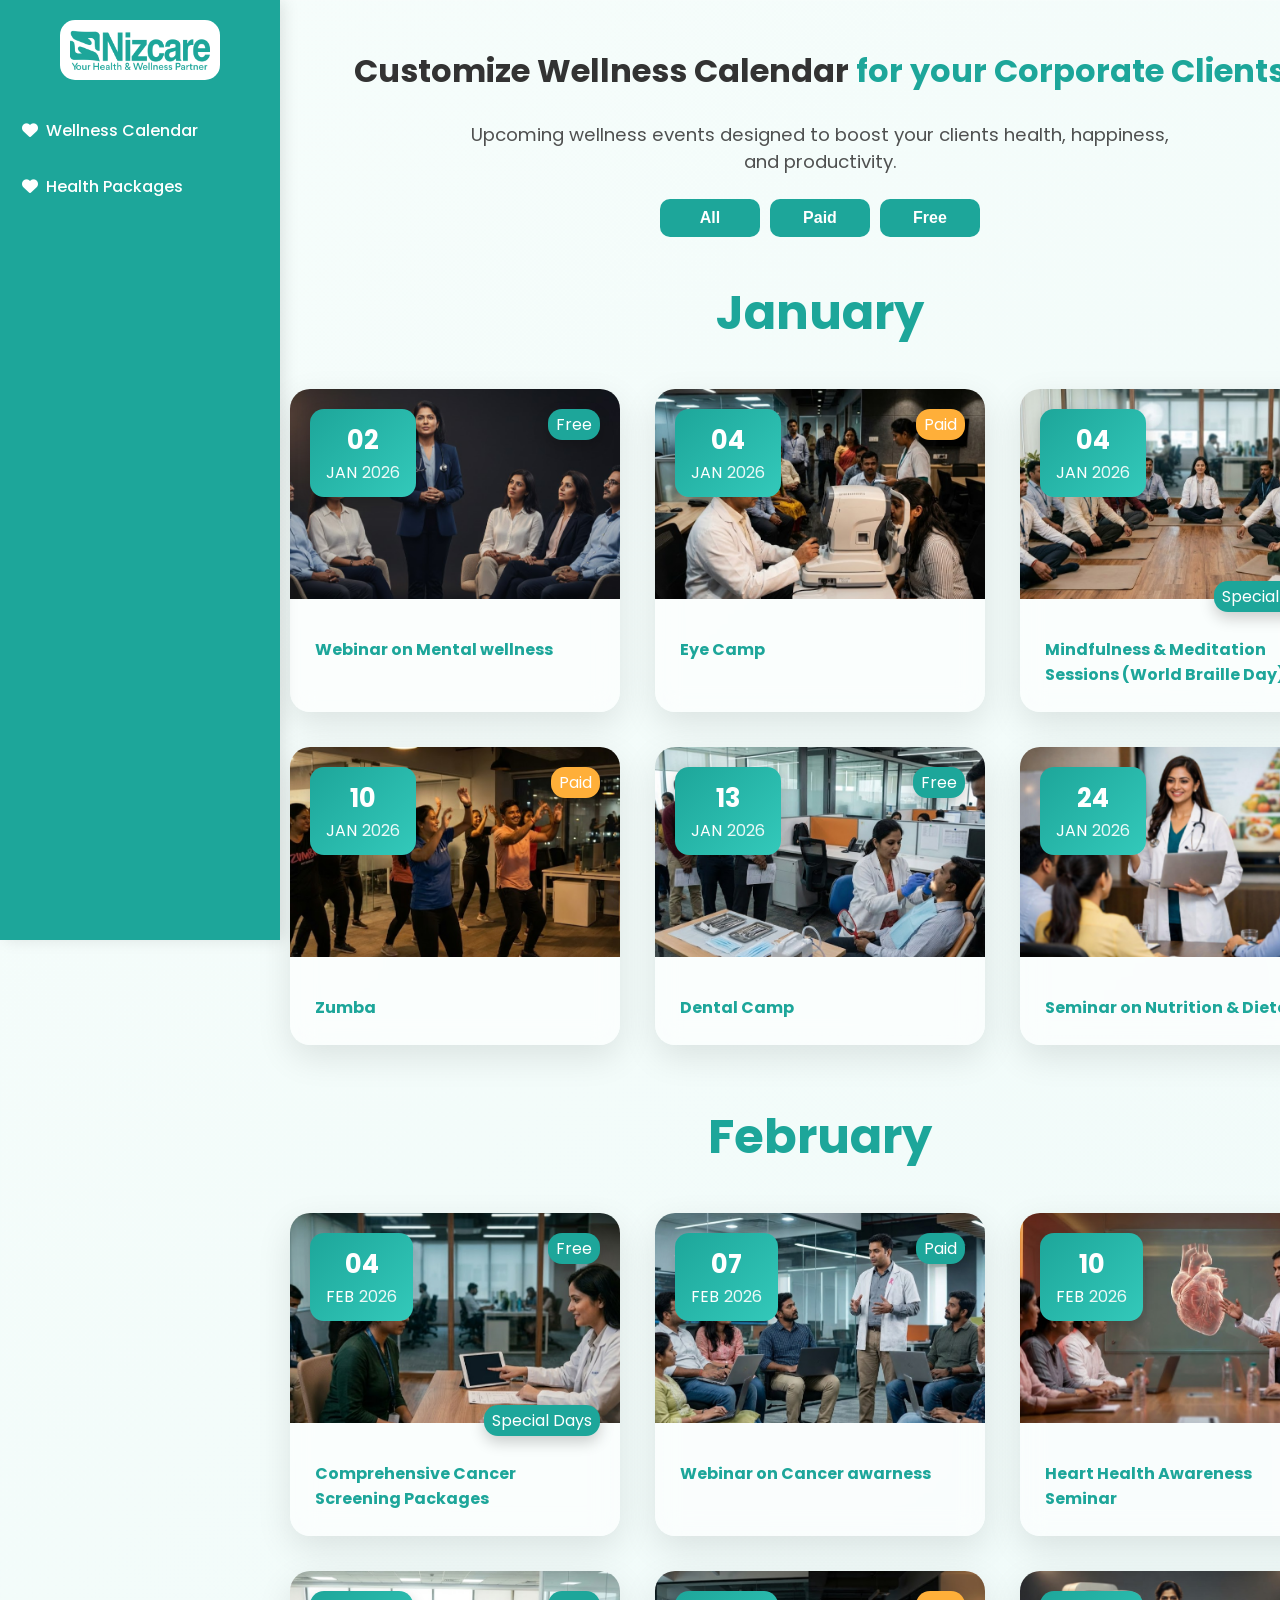
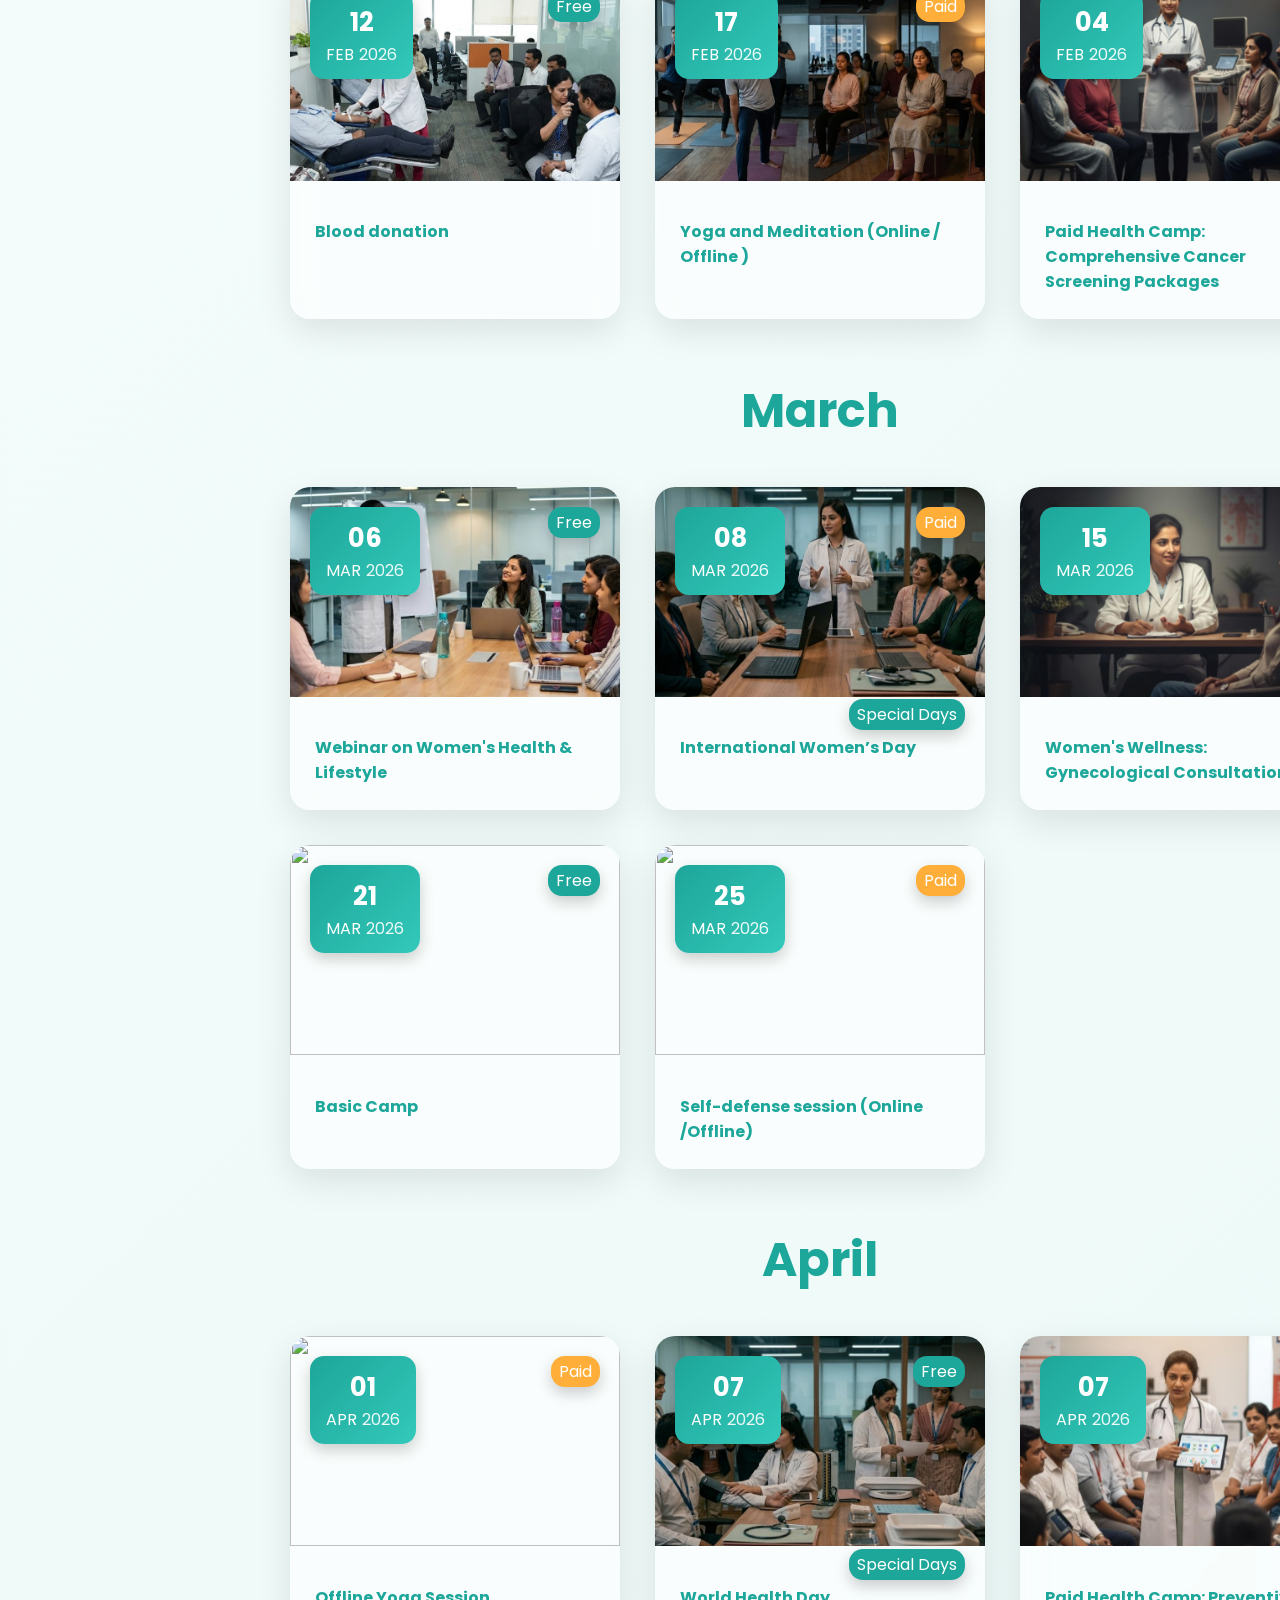
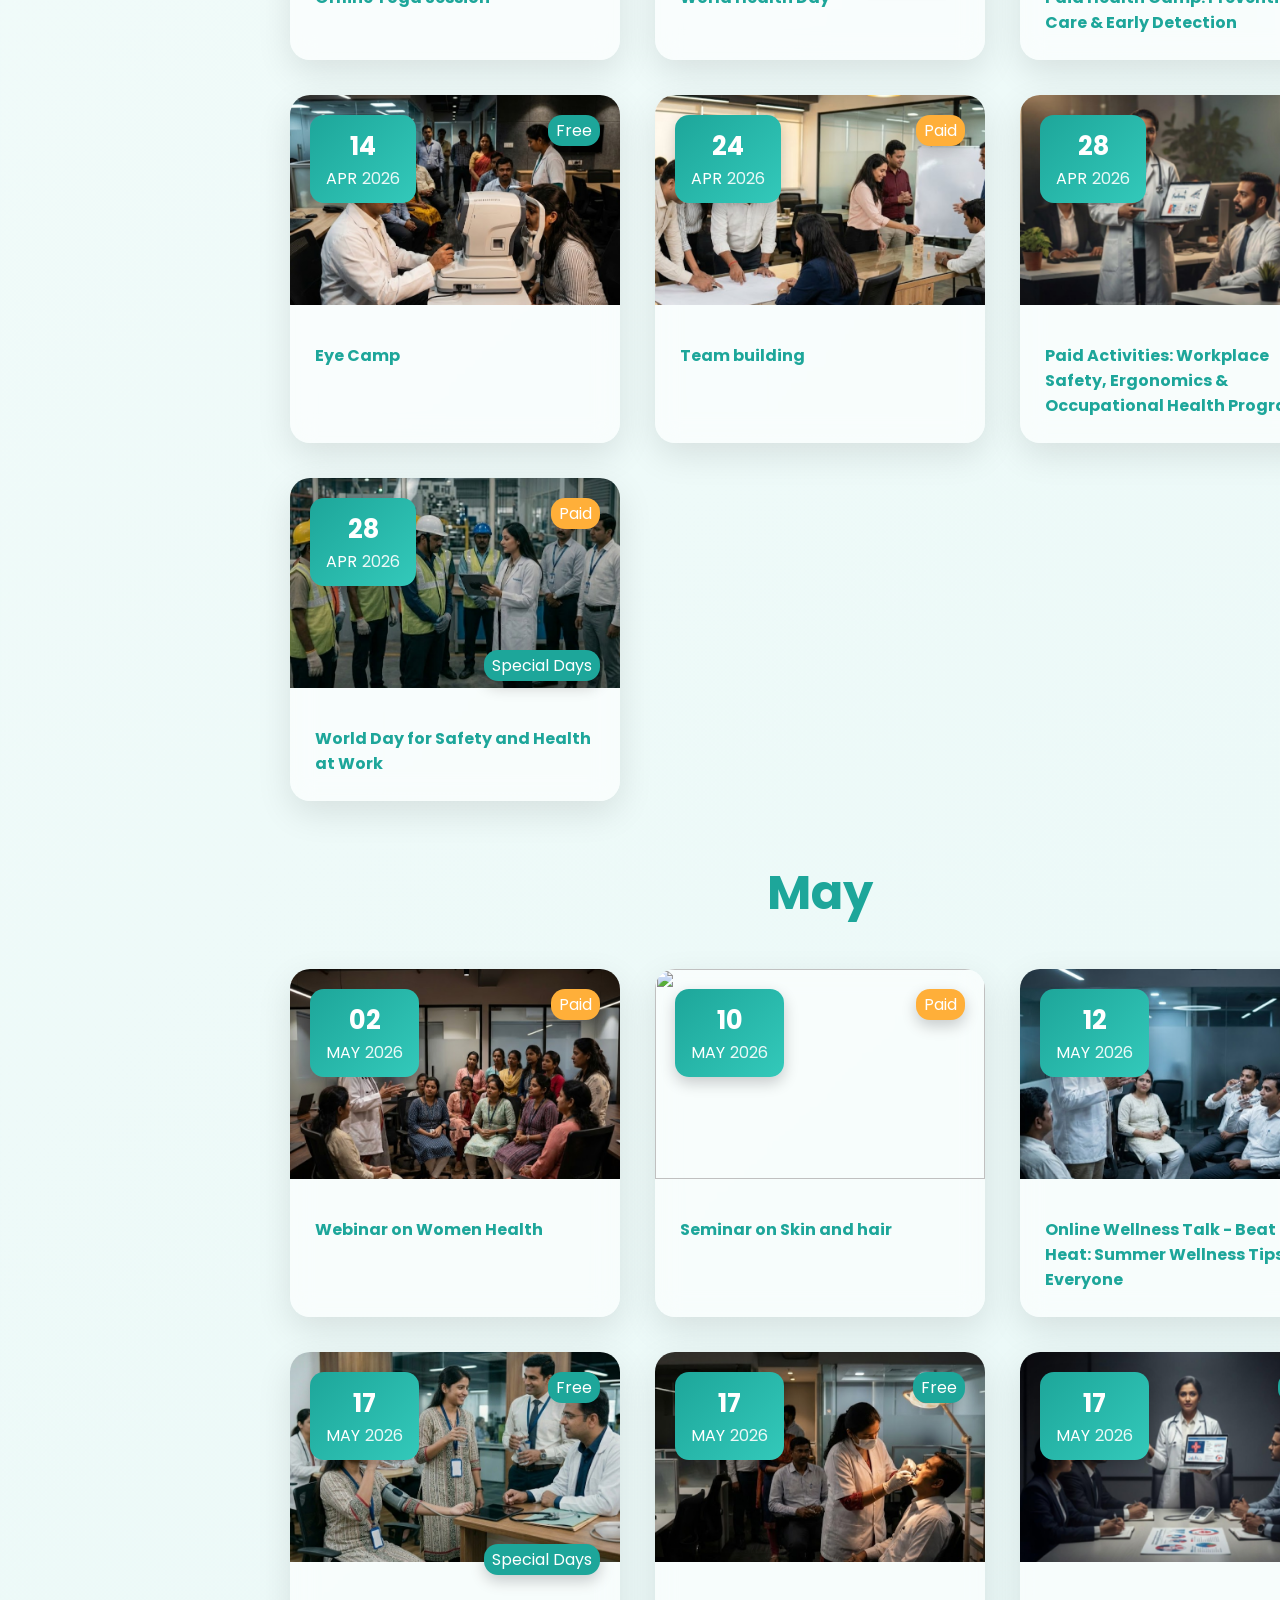
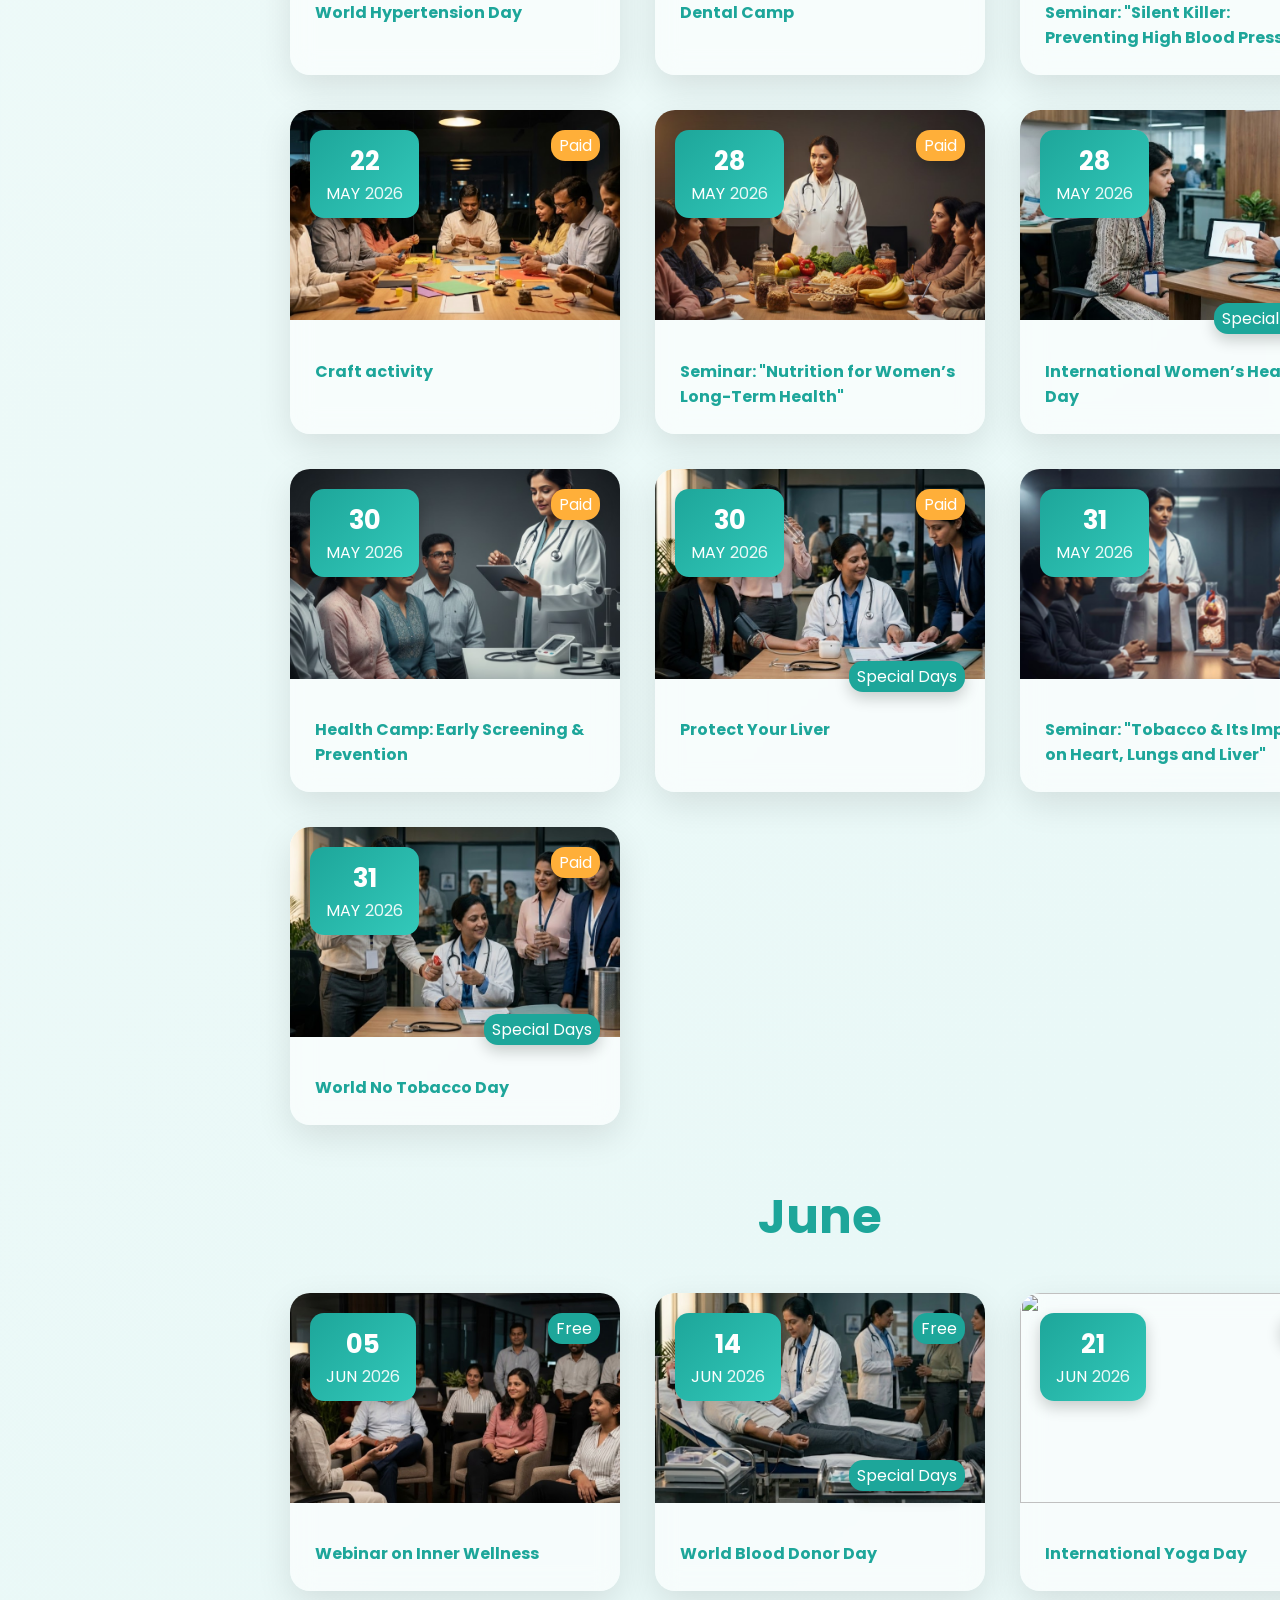
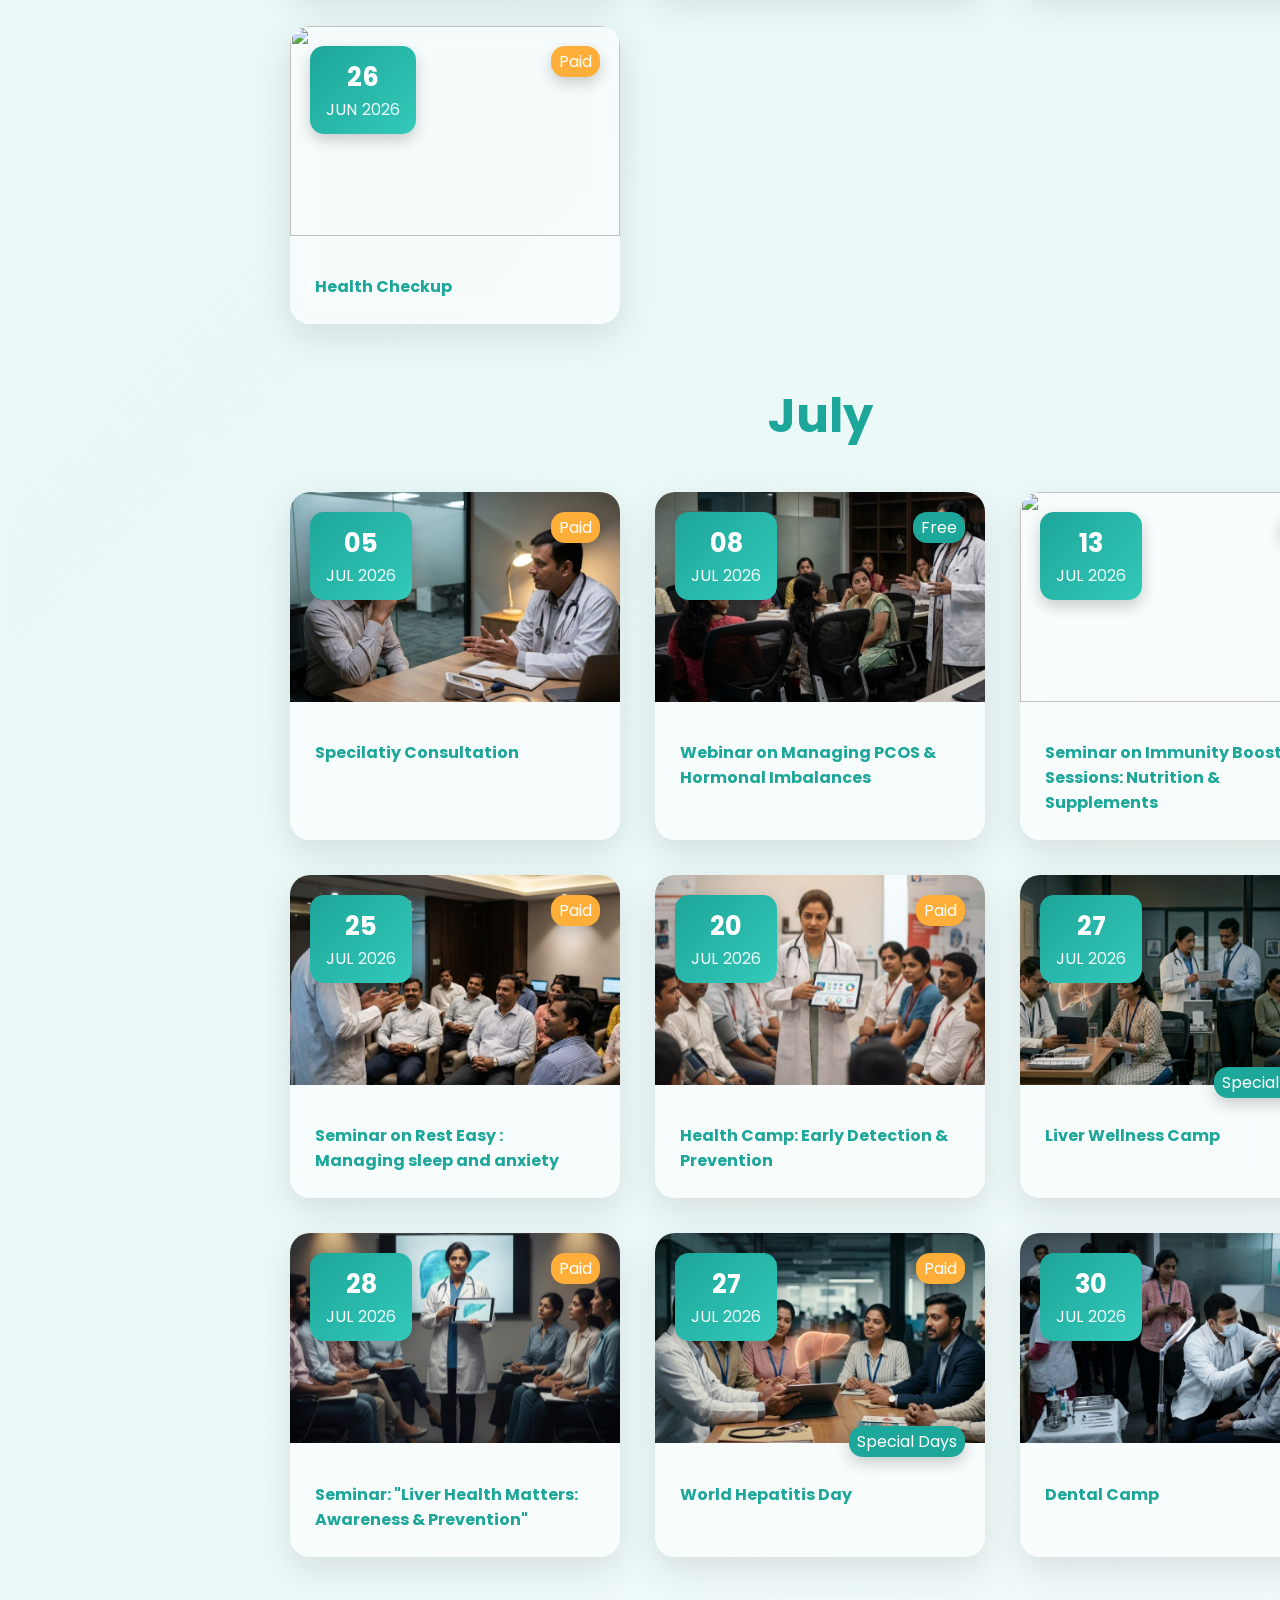
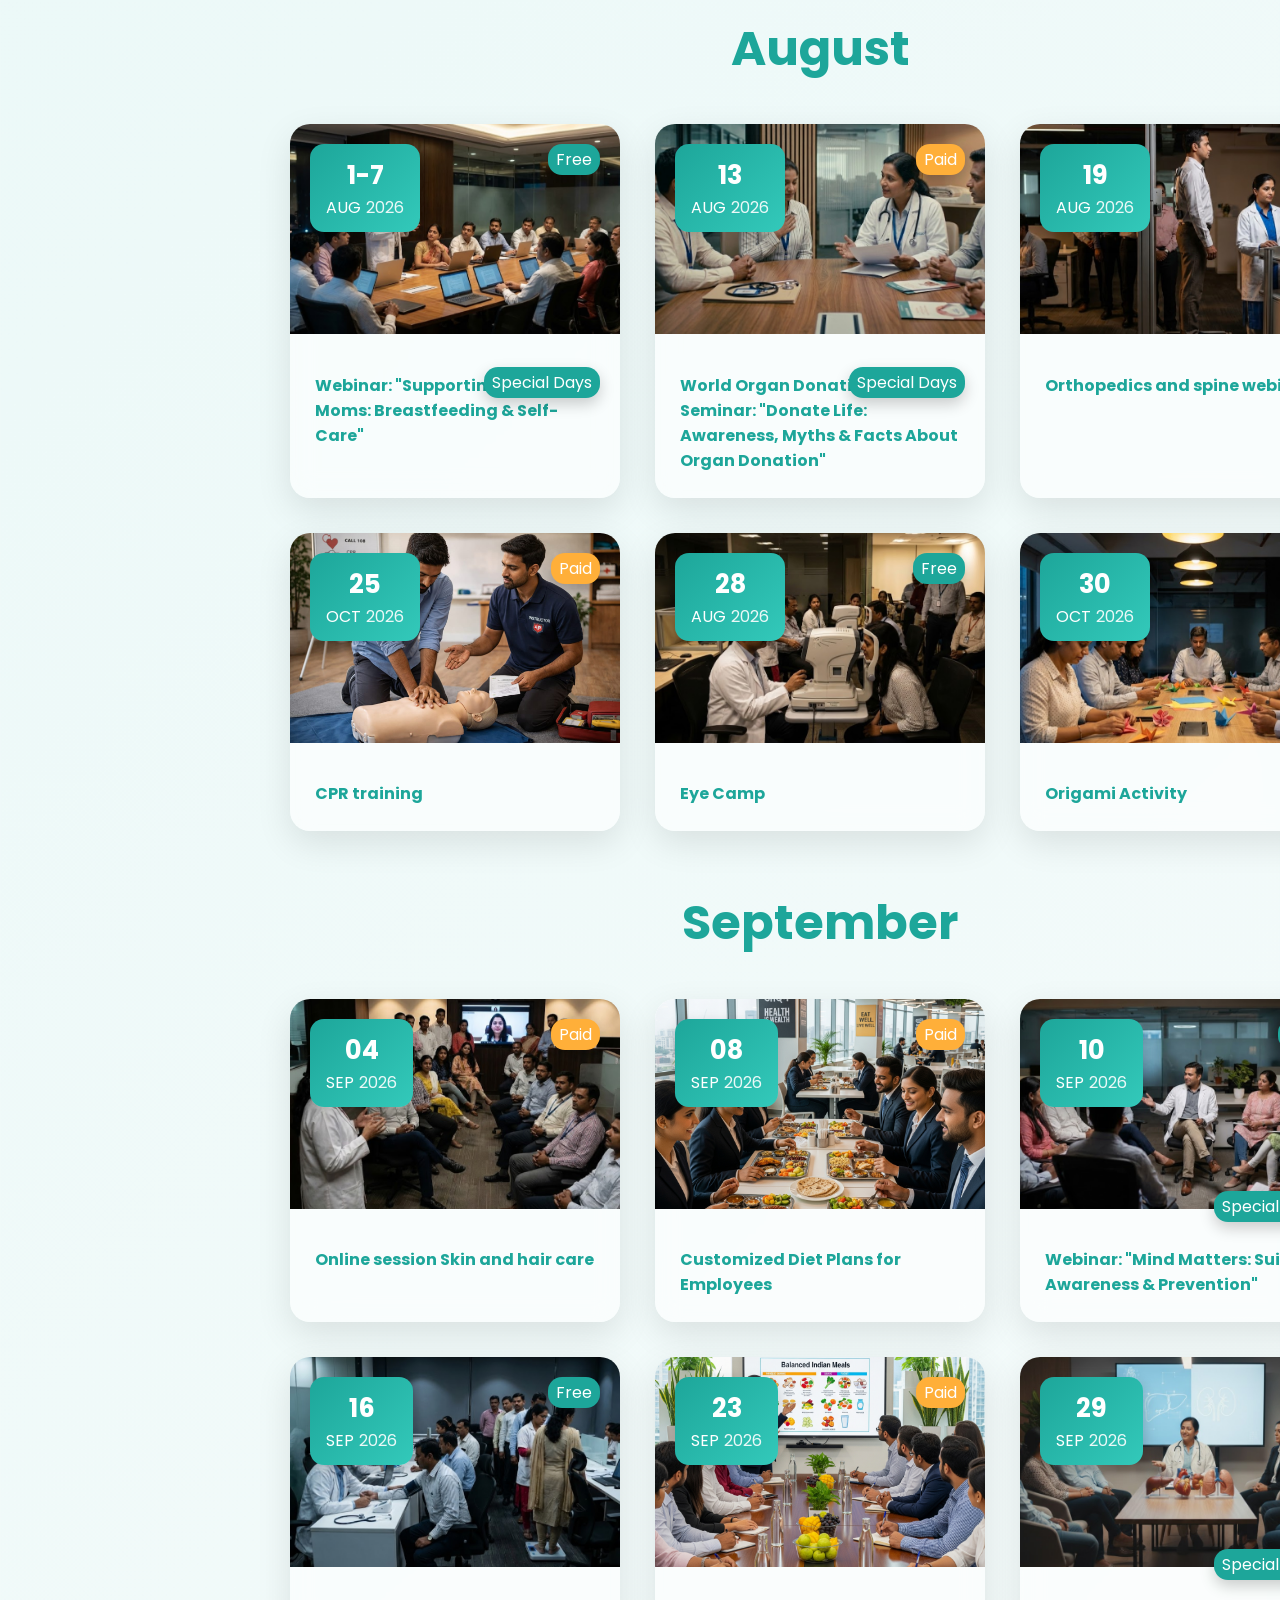
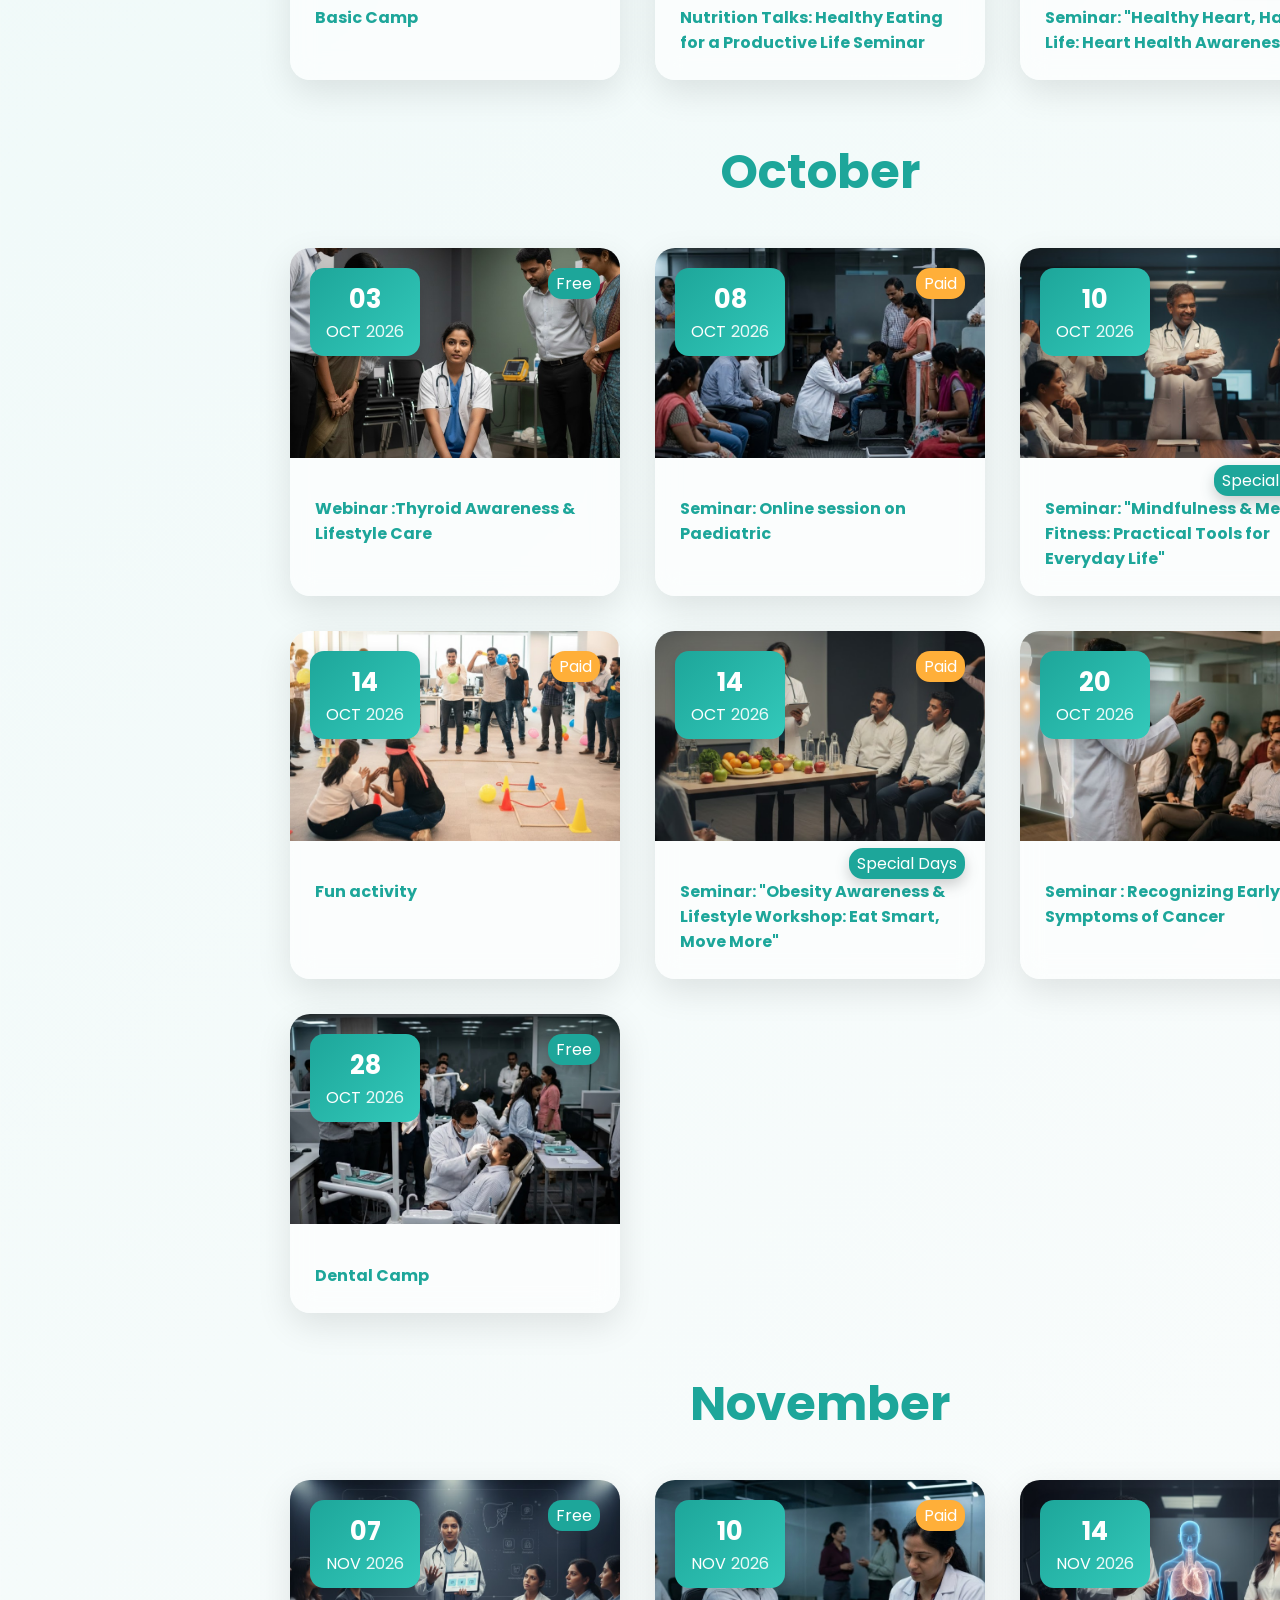
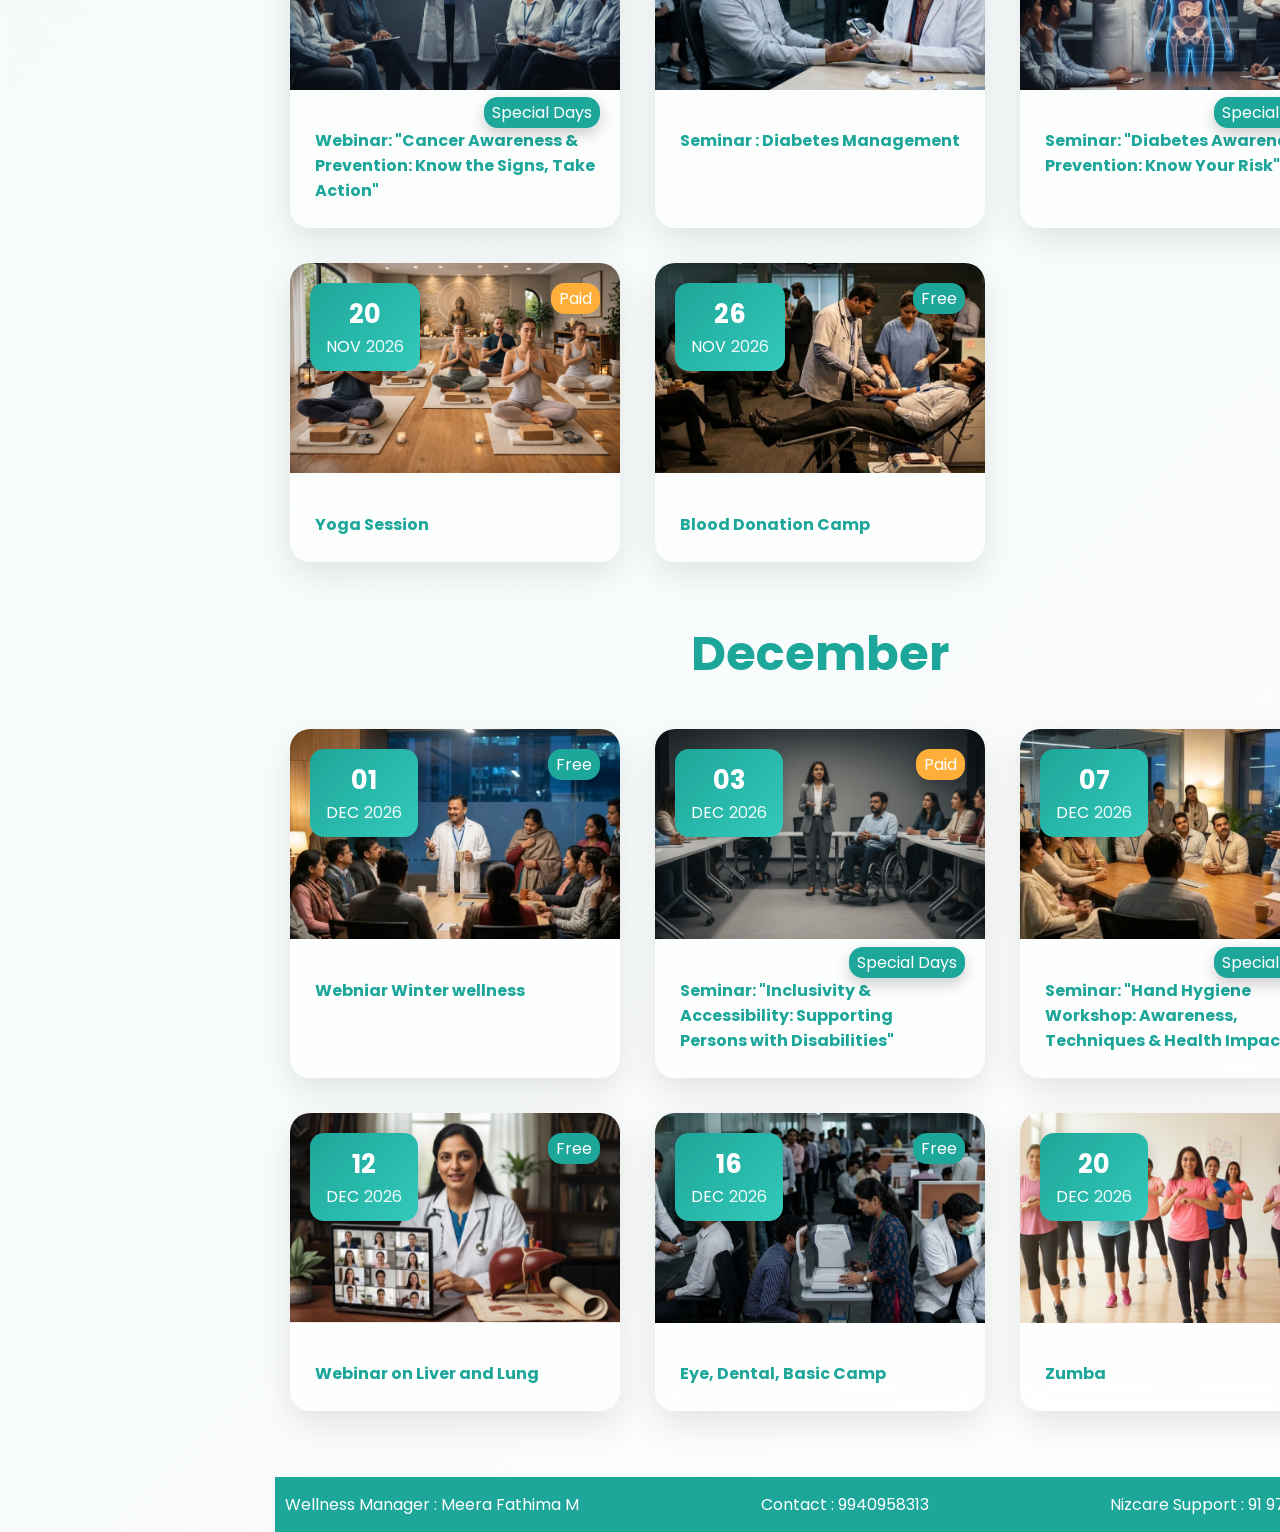
==== commit c97a19f4: "done" ====
--- a/index.html
+++ b/index.html
@@ -856,7 +856,7 @@
 
                     <div class="calendar-card" data-type="paid">
                         <div class="calendar-date">
-                            <span class="day">22</span><span class="month">Jul</span><span class="year">2026</span>
+                            <span class="day">13</span><span class="month">Jul</span><span class="year">2026</span>
                         </div>
                         <div class="tag-paid"><span>Paid</span></div>
                         <img src="./assets/wellness-calendar/jul-2025/Immunity Boost .png" alt="">
@@ -865,20 +865,20 @@
                         </div>
                     </div>
 
-                    <div class="calendar-card" data-type="complementary">
+                    <div class="calendar-card" data-type="paid">
                         <div class="calendar-date">
                             <span class="day">25</span><span class="month">Jul</span><span class="year">2026</span>
                         </div>
-                        <div class="tag-complementary"><span>Free</span></div>
+                        <div class="tag-paid"><span>Paid</span></div>
                         <img src="./assets/wellness-calendar/7/Rest Easy _ Managing sleep and anxiety.png" alt="">
                         <div class="calendar-content">
-                            <h2>Webinar on Rest Easy : Managing sleep and anxiety</h2>
-                        </div>
-                    </div>
-
-                    <div class="calendar-card" data-type="paid">
-                        <div class="calendar-date">
-                            <span class="day">27</span><span class="month">Jul</span><span class="year">2026</span>
+                            <h2>Seminar on Rest Easy : Managing sleep and anxiety</h2>
+                        </div>
+                    </div>
+
+                    <div class="calendar-card" data-type="paid">
+                        <div class="calendar-date">
+                            <span class="day">20</span><span class="month">Jul</span><span class="year">2026</span>
                         </div>
                         <div class="tag-paid"><span>Paid</span></div>
                         <img src="./assets/wellness-calendar/7/Health Camp_ Early Detection & Prevention.png" alt="">
@@ -945,7 +945,7 @@
                     </p> -->
                 </div>
                 <div class="calendar-grid">
-                    <div class="calendar-card" data-type="complementary">
+                    <!-- <div class="calendar-card" data-type="complementary">
                         <div class="calendar-date">
                             <span class="day">1-7</span><span class="month">Aug</span><span class="year">2026</span>
                         </div>
@@ -955,9 +955,9 @@
                         <div class="calendar-content">
                             <h2>World Breastfeeding Week</h2>
                         </div>
-                    </div>
-
-                    <div class="calendar-card" data-type="complementary">
+                    </div> -->
+
+                    <!-- <div class="calendar-card" data-type="complementary">
                         <div class="calendar-date">
                             <span class="day">01</span><span class="month">Aug</span><span class="year">2026</span>
                         </div>
@@ -966,35 +966,36 @@
                         <div class="calendar-content">
                             <h2>Online webinar on Defeating Diabetes</h2>
                         </div>
-                    </div>
-
-                    <div class="calendar-card" data-type="complementary">
-                        <div class="calendar-date">
-                            <span class="day">07</span><span class="month">Aug</span><span class="year">2026</span>
-                        </div>
-                        <div class="tag-complementary"><span>Free</span></div>
+                    </div> -->
+
+                    <div class="calendar-card" data-type="complementary">
+                        <div class="calendar-date">
+                            <span class="day">1-7</span><span class="month">Aug</span><span class="year">2026</span>
+                        </div>
+                        <div class="tag-complementary"><span>Free</span></div>
+                        <div class="tag-special">Special Days</div>
                         <img src="./assets/wellness-calendar/8/Smart Straegies for everday control.png" alt="">
                         <div class="calendar-content">
-                            <h2>Seminar: "Supporting Working Moms: Breastfeeding & Self-Care"</h2>
-                        </div>
-                    </div>
-
-                    <div class="calendar-card" data-type="paid">
-                        <div class="calendar-date">
-                            <span class="day">13</span><span class="month">Oct</span><span class="year">2026</span>
+                            <h2>Webinar: "Supporting Working Moms: Breastfeeding & Self-Care"</h2>
+                        </div>
+                    </div>
+
+                    <div class="calendar-card" data-type="paid">
+                        <div class="calendar-date">
+                            <span class="day">13</span><span class="month">Aug</span><span class="year">2026</span>
                         </div>
                         <div class="tag-paid"><span>Paid</span></div>
                         <div class="tag-special">Special Days</div>
                         <img src="./assets/wellness-calendar/special/World Organ Donation Day.png"
                             alt="">
                         <div class="calendar-content">
-                            <h2>World Organ Donation Day</h2>
-                        </div>
-                    </div>
-
-                    <div class="calendar-card" data-type="paid">
-                        <div class="calendar-date">
-                            <span class="day">13</span><span class="month">Oct</span><span class="year">2026</span>
+                            <h2>World Organ Donation Day, Seminar: "Donate Life: Awareness, Myths & Facts About Organ Donation"</h2>
+                        </div>
+                    </div>
+
+                    <!-- <div class="calendar-card" data-type="paid">
+                        <div class="calendar-date">
+                            <span class="day">13</span><span class="month">Aug</span><span class="year">2026</span>
                         </div>
                         <div class="tag-paid"><span>Paid</span></div>
                         <img src="./assets/wellness-calendar/8/Seminar_ _Donate Life_ Awareness, Myths & Facts About Organ Donation_.png"
@@ -1002,13 +1003,13 @@
                         <div class="calendar-content">
                             <h2>Seminar: "Donate Life: Awareness, Myths & Facts About Organ Donation"</h2>
                         </div>
-                    </div>
-
-                    <div class="calendar-card" data-type="complementary">
+                    </div> -->
+
+                    <div class="calendar-card" data-type="paid">
                         <div class="calendar-date">
                             <span class="day">19</span><span class="month">Aug</span><span class="year">2026</span>
                         </div>
-                        <div class="tag-complementary"><span>Free</span></div>
+                        <div class="tag-paid"><span>Paid</span></div>
                         <img src="./assets/wellness-calendar/8/Orthopedics and spine.png" alt="">
                         <div class="calendar-content">
                             <h2>Orthopedics and spine webinar</h2>
@@ -1059,11 +1060,11 @@
                     </p> -->
                 </div>
                 <div class="calendar-grid">
-                    <div class="calendar-card" data-type="complementary">
+                    <div class="calendar-card" data-type="paidx">
                         <div class="calendar-date">
                             <span class="day">04</span><span class="month">Sep</span><span class="year">2026</span>
                         </div>
-                        <div class="tag-complementary"><span>Free</span></div>
+                        <div class="tag-paid"><span>Paid</span></div>
                         <img src="./assets/wellness-calendar/9/Life style management diet and nutrition session Online Skin and hair care.png"
                             alt="">
                         <div class="calendar-content">
@@ -1088,14 +1089,15 @@
                             <span class="day">10</span><span class="month">Sep</span><span class="year">2026</span>
                         </div>
                         <div class="tag-complementary"><span>Free</span></div>
+                        <div class="tag-special">Special Days</div>
                         <img src="./assets/wellness-calendar/9/Online talk on _Overcoming Anxiety and stress.png"
                             alt="">
                         <div class="calendar-content">
-                            <h2>Seminar: "Mind Matters: Suicide Awareness & Prevention"</h2>
-                        </div>
-                    </div>
-
-                    <div class="calendar-card" data-type="complementary">
+                            <h2>Webinar: "Mind Matters: Suicide Awareness & Prevention"</h2>
+                        </div>
+                    </div>
+
+                    <!-- <div class="calendar-card" data-type="complementary">
                         <div class="calendar-date">
                             <span class="day">10</span><span class="month">Sep</span><span class="year">2026</span>
                         </div>
@@ -1106,9 +1108,9 @@
                         <div class="calendar-content">
                             <h2>World Suicide Prevention Day</h2>
                         </div>
-                    </div>
-
-                    <div class="calendar-card" data-type="complementary">
+                    </div> -->
+
+                    <!-- <div class="calendar-card" data-type="complementary">
                         <div class="calendar-date">
                             <span class="day">10</span><span class="month">Sep</span><span class="year">2026</span>
                         </div>
@@ -1118,7 +1120,7 @@
                         <div class="calendar-content">
                             <h2>Online talk on "Overcoming Anxiety and stress"</h2>
                         </div>
-                    </div>
+                    </div> -->
 
                     <div class="calendar-card" data-type="complementary">
                         <div class="calendar-date">
@@ -1133,39 +1135,40 @@
 
                     <div class="calendar-card" data-type="paid">
                         <div class="calendar-date">
+                            <span class="day">23</span><span class="month">Sep</span><span class="year">2026</span>
+                        </div>
+                        <div class="tag-paid"><span>Paid</span></div>
+                        <img src="./assets/wellness-calendar/sept/Nutrition.jpg" alt="">
+                        <div class="calendar-content">
+                            <h2>Nutrition Talks: Healthy Eating for a Productive Life Seminar</h2>
+                        </div>
+                    </div>
+
+                    <div class="calendar-card" data-type="paid">
+                        <div class="calendar-date">
                             <span class="day">29</span><span class="month">Sep</span><span class="year">2026</span>
                         </div>
                         <div class="tag-paid"><span>Paid</span></div>
-                        <img src="./assets/wellness-calendar/sept/Nutrition.jpg" alt="">
-                        <div class="calendar-content">
-                            <h2>Nutrition Talks: Healthy Eating for a Productive Life Seminar</h2>
-                        </div>
-                    </div>
-
-                    <div class="calendar-card" data-type="paid">
+                        <div class="tag-special">Special Days</div>
+                        <img src="./assets/wellness-calendar/8/Seminar_ _Donate Life_ Awareness, Myths & Facts About Organ Donation_.png"
+                            alt="">
+                        <div class="calendar-content">
+                            <h2>Seminar: "Healthy Heart, Happy Life: Heart Health Awareness"</h2>
+                        </div>
+                    </div>
+
+                    <!-- <div class="calendar-card" data-type="paid">
                         <div class="calendar-date">
                             <span class="day">29</span><span class="month">Sep</span><span class="year">2026</span>
                         </div>
                         <div class="tag-paid"><span>Paid</span></div>
-                        <img src="./assets/wellness-calendar/8/Seminar_ _Donate Life_ Awareness, Myths & Facts About Organ Donation_.png"
-                            alt="">
-                        <div class="calendar-content">
-                            <h2>Seminar: "Healthy Heart, Happy Life: Heart Health Awareness"</h2>
-                        </div>
-                    </div>
-
-                    <div class="calendar-card" data-type="paid">
-                        <div class="calendar-date">
-                            <span class="day">29</span><span class="month">Sep</span><span class="year">2026</span>
-                        </div>
-                        <div class="tag-paid"><span>Paid</span></div>
                         <div class="tag-special">Special Days</div>
                         <img src="./assets/wellness-calendar/special/World Heart Day.png"
                             alt="">
                         <div class="calendar-content">
                             <h2>World Heart Day</h2>
                         </div>
-                    </div>
+                    </div> -->
                 </div>
             </div>
 
@@ -1188,29 +1191,30 @@
                         </div>
                     </div>
 
-                    <div class="calendar-card" data-type="complementary">
+                    <div class="calendar-card" data-type="paid">
                         <div class="calendar-date">
                             <span class="day">08</span><span class="month">Oct</span><span class="year">2026</span>
                         </div>
-                        <div class="tag-complementary"><span>Free</span></div>
+                        <div class="tag-paid"><span>Paid</span></div>
                         <img src="./assets/wellness-calendar/10/Online session on Paediatric.png" alt="">
                         <div class="calendar-content">
-                            <h2>Online session on Paediatric</h2>
-                        </div>
-                    </div>
-
-                    <div class="calendar-card" data-type="complementary">
+                            <h2>Seminar: Online session on Paediatric</h2>
+                        </div>
+                    </div>
+
+                    <div class="calendar-card" data-type="paid">
                         <div class="calendar-date">
                             <span class="day">10</span><span class="month">Oct</span><span class="year">2026</span>
                         </div>
-                        <div class="tag-complementary"><span>Free</span></div>
+                        <div class="tag-paid"><span>Paid</span></div>
+                        <div class="tag-special">Special Days</div>
                         <img src="./assets/wellness-calendar/10/Quality Life with pain free joints.png" alt="">
                         <div class="calendar-content">
                             <h2>Seminar: "Mindfulness & Mental Fitness: Practical Tools for Everyday Life"</h2>
                         </div>
                     </div>
 
-                    <div class="calendar-card" data-type="complementary">
+                    <!-- <div class="calendar-card" data-type="complementary">
                         <div class="calendar-date">
                             <span class="day">10</span><span class="month">Oct</span><span class="year">2026</span>
                         </div>
@@ -1220,7 +1224,7 @@
                         <div class="calendar-content">
                             <h2>World/National Mental Health Day</h2>
                         </div>
-                    </div>
+                    </div> -->
 
                     <div class="calendar-card" data-type="paid">
                         <div class="calendar-date">
@@ -1238,6 +1242,7 @@
                             <span class="day">14</span><span class="month">Oct</span><span class="year">2026</span>
                         </div>
                         <div class="tag-paid"><span>Paid</span></div>
+                        <div class="tag-special">Special Days</div>
                         <img src="./assets/wellness-calendar/10/Seminar_ _Obesity Awareness & Lifestyle Workshop_ Eat Smart, Move More_.png"
                             alt="">
                         <div class="calendar-content">
@@ -1245,7 +1250,7 @@
                         </div>
                     </div>
 
-                    <div class="calendar-card" data-type="paid">
+                    <!-- <div class="calendar-card" data-type="paid">
                         <div class="calendar-date">
                             <span class="day">15-20</span><span class="month">Oct</span><span class="year">2026</span>
                         </div>
@@ -1256,7 +1261,7 @@
                         <div class="calendar-content">
                             <h2>World Obesity Awareness Week</h2>
                         </div>
-                    </div>
+                    </div> -->
 
                     <div class="calendar-card" data-type="paid">
                         <div class="calendar-date">
@@ -1291,7 +1296,7 @@
                     </p> -->
                 </div>
                 <div class="calendar-grid">
-                    <div class="calendar-card" data-type="complementary">
+                    <!-- <div class="calendar-card" data-type="complementary">
                         <div class="calendar-date">
                             <span class="day">07</span><span class="month">Nov</span><span class="year">2026</span>
                         </div>
@@ -1300,9 +1305,9 @@
                         <div class="calendar-content">
                             <h2>Webinar on oral care</h2>
                         </div>
-                    </div>
-
-                    <div class="calendar-card" data-type="complementary">
+                    </div> -->
+
+                    <!-- <div class="calendar-card" data-type="complementary">
                         <div class="calendar-date">
                             <span class="day">07</span><span class="month">Nov</span><span class="year">2026</span>
                         </div>
@@ -1312,17 +1317,18 @@
                         <div class="calendar-content">
                             <h2>National Cancer Awareness Day</h2>
                         </div>
-                    </div>
+                    </div> -->
 
                     <div class="calendar-card" data-type="complementary">
                         <div class="calendar-date">
                             <span class="day">07</span><span class="month">Nov</span><span class="year">2026</span>
                         </div>
                         <div class="tag-complementary"><span>Free</span></div>
+                        <div class="tag-special">Special Days</div>
                         <img src="./assets/wellness-calendar/11/Seminar_ _Cancer Awareness & Prevention_ Know the Signs, Take Action_.png"
                             alt="">
                         <div class="calendar-content">
-                            <h2>Seminar: "Cancer Awareness & Prevention: Know the Signs, Take Action"</h2>
+                            <h2>Webinar: "Cancer Awareness & Prevention: Know the Signs, Take Action"</h2>
                         </div>
                     </div>
 
@@ -1337,7 +1343,7 @@
                         </div>
                     </div>
 
-                    <div class="calendar-card" data-type="complementary">
+                    <!-- <div class="calendar-card" data-type="complementary">
                         <div class="calendar-date">
                             <span class="day">14</span><span class="month">Nov</span><span class="year">2026</span>
                         </div>
@@ -1346,9 +1352,9 @@
                         <div class="calendar-content">
                             <h2>Online Non Communicable Disease</h2>
                         </div>
-                    </div>
-
-                    <div class="calendar-card" data-type="complementary">
+                    </div> -->
+
+                    <!-- <div class="calendar-card" data-type="complementary">
                         <div class="calendar-date">
                             <span class="day">14</span><span class="month">Nov</span><span class="year">2026</span>
                         </div>
@@ -1358,13 +1364,14 @@
                         <div class="calendar-content">
                             <h2>World Diabetes Day</h2>
                         </div>
-                    </div>
-
-                    <div class="calendar-card" data-type="complementary">
+                    </div> -->
+
+                    <div class="calendar-card" data-type="paid">
                         <div class="calendar-date">
                             <span class="day">14</span><span class="month">Nov</span><span class="year">2026</span>
                         </div>
-                        <div class="tag-complementary"><span>Free</span></div>
+                        <div class="tag-paid"><span>Paid</span></div>
+                        <div class="tag-special">Special Days</div>
                         <img src="./assets/wellness-calendar/11/Online Non Communicable Disease.png" alt="">
                         <div class="calendar-content">
                             <h2>Seminar: "Diabetes Awareness & Prevention: Know Your Risk"</h2>
@@ -1425,11 +1432,12 @@
                         </div>
                     </div>
 
-                    <div class="calendar-card" data-type="complementary">
+                    <div class="calendar-card" data-type="paid">
                         <div class="calendar-date">
                             <span class="day">03</span><span class="month">Dec</span><span class="year">2026</span>
                         </div>
-                        <div class="tag-complementary"><span>Free</span></div>
+                        <div class="tag-paid"><span>Paid</span></div>
+                        <div class="tag-special">Special Days</div>
                         <img src="./assets/wellness-calendar/12/Seminar_ _Inclusivity & Accessibility_ Supporting Persons with Disabilities.png"
                             alt="">
                         <div class="calendar-content">
@@ -1437,7 +1445,7 @@
                         </div>
                     </div>
 
-                    <div class="calendar-card" data-type="complementary">
+                    <!-- <div class="calendar-card" data-type="complementary">
                         <div class="calendar-date">
                             <span class="day">03</span><span class="month">Dec</span><span class="year">2026</span>
                         </div>
@@ -1448,9 +1456,9 @@
                         <div class="calendar-content">
                             <h2>International Day of Persons with Disabilities</h2>
                         </div>
-                    </div>
-
-                    <div class="calendar-card" data-type="complementary">
+                    </div> -->
+
+                    <!-- <div class="calendar-card" data-type="complementary">
                         <div class="calendar-date">
                             <span class="day">6-12</span><span class="month">Dec</span><span class="year">2026</span>
                         </div>
@@ -1461,13 +1469,14 @@
                         <div class="calendar-content">
                             <h2> National Handwashing Awareness Week</h2>
                         </div>
-                    </div>
-
-                    <div class="calendar-card" data-type="complementary">
+                    </div> -->
+
+                    <div class="calendar-card" data-type="paid">
                         <div class="calendar-date">
                             <span class="day">07</span><span class="month">Dec</span><span class="year">2026</span>
                         </div>
-                        <div class="tag-complementary"><span>Free</span></div>
+                        <div class="tag-paid"><span>Paid</span></div>
+                        <div class="tag-special">Special Days</div>
                         <img src="./assets/wellness-calendar/12/Webianr on Skin care.png" alt="">
                         <div class="calendar-content">
                             <h2>Seminar: "Hand Hygiene Workshop: Awareness, Techniques & Health Impact"</h2>
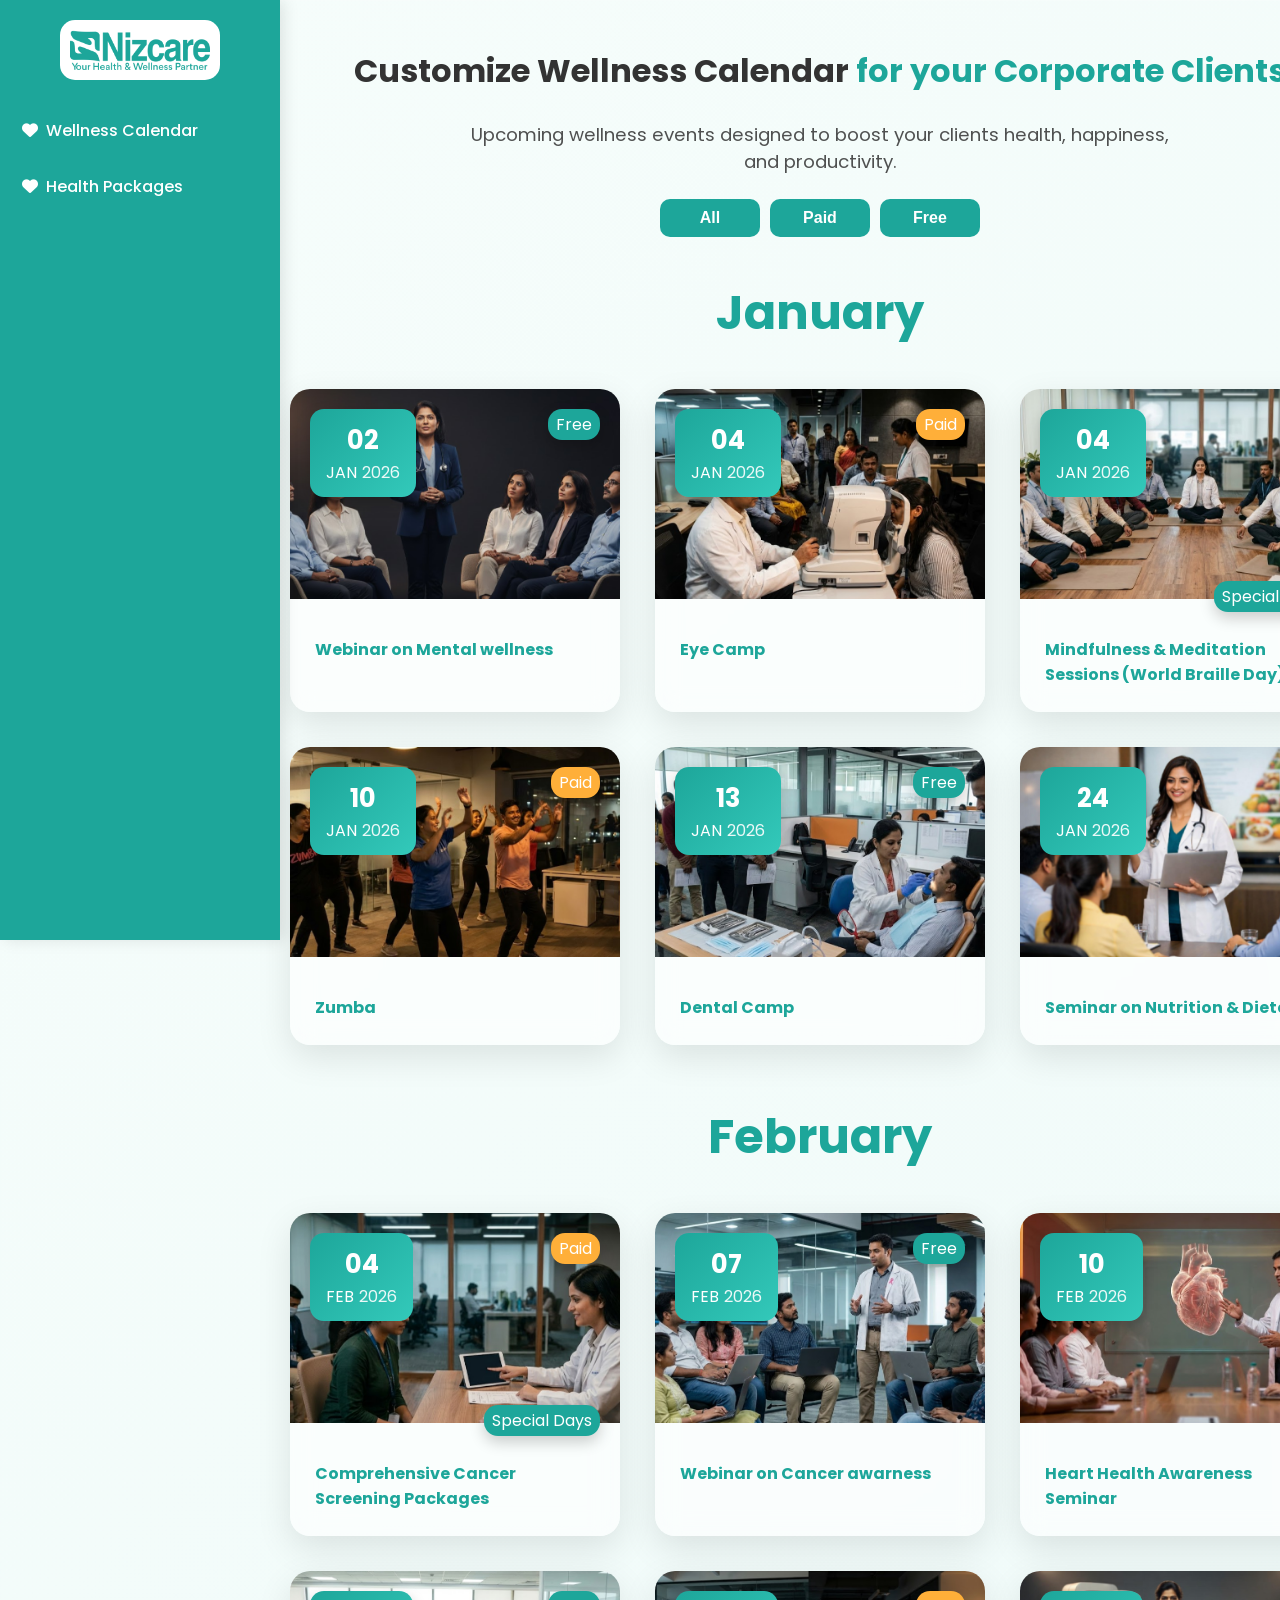
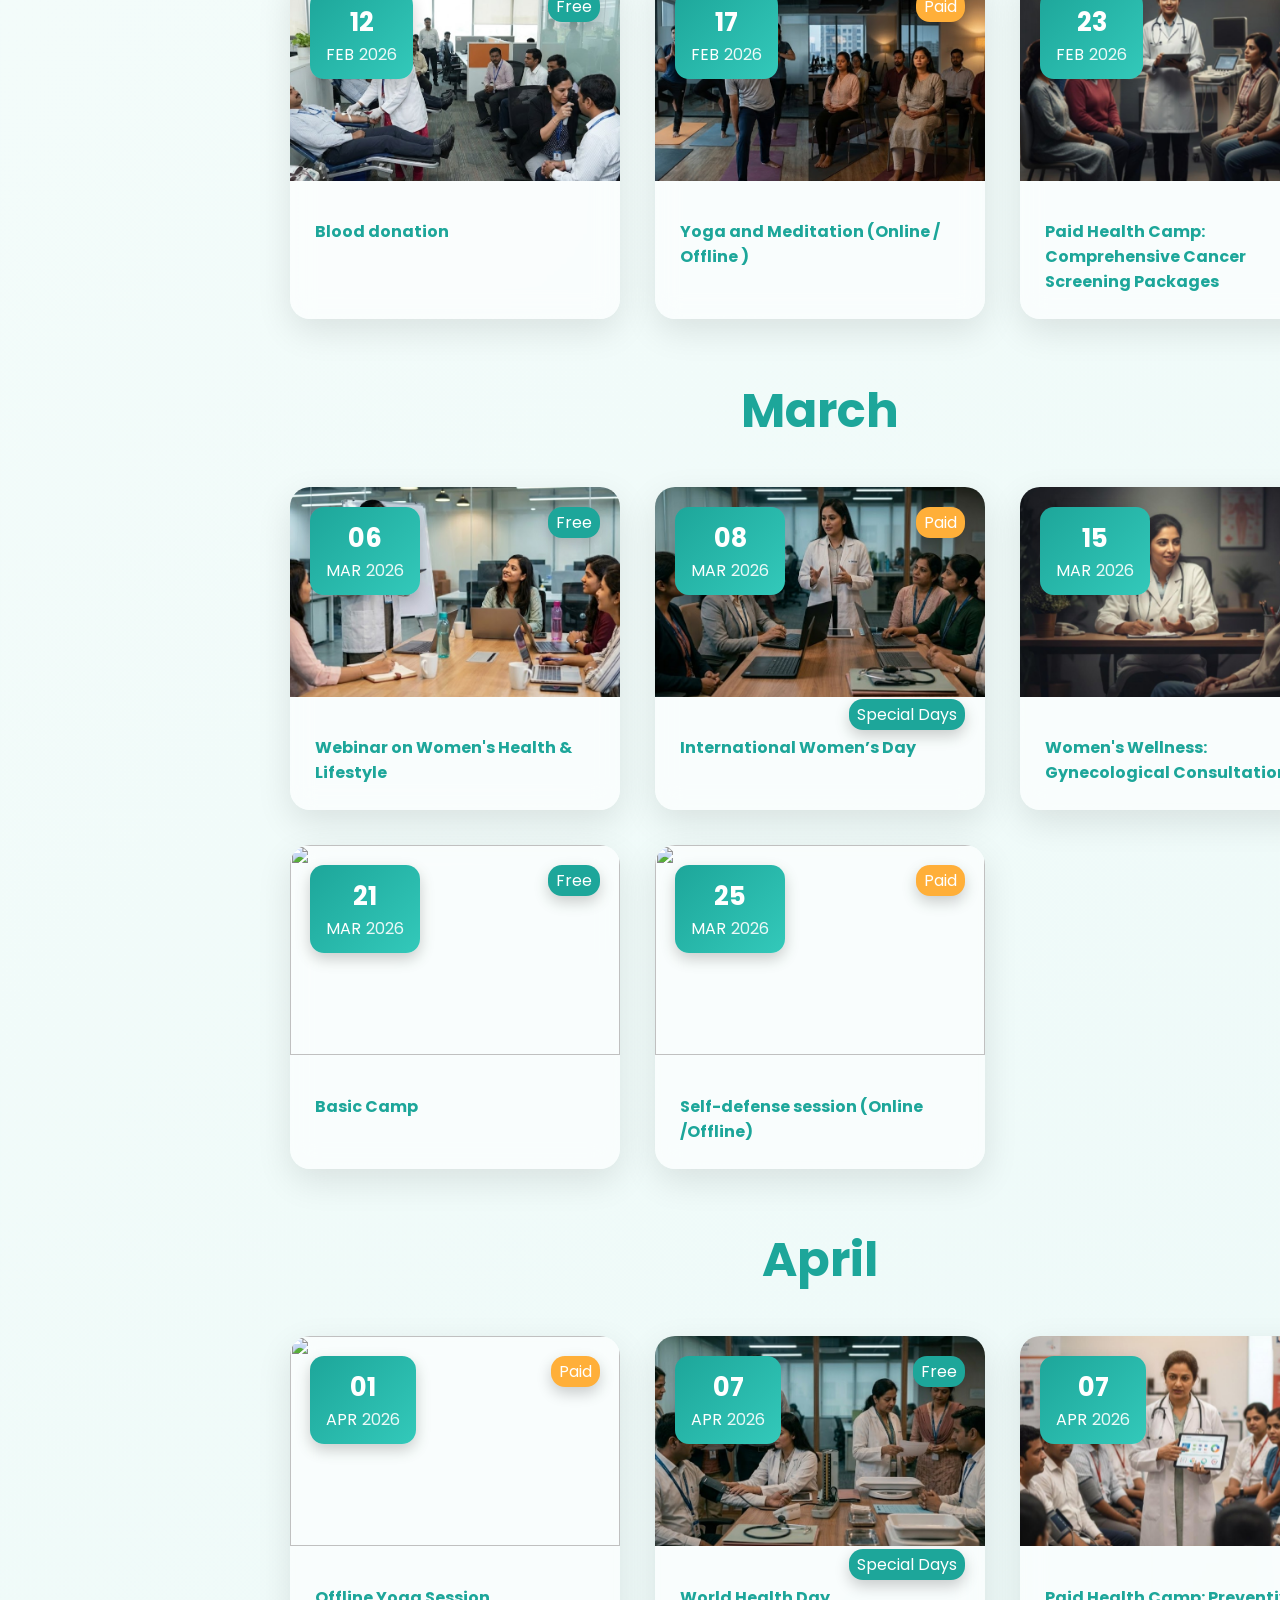
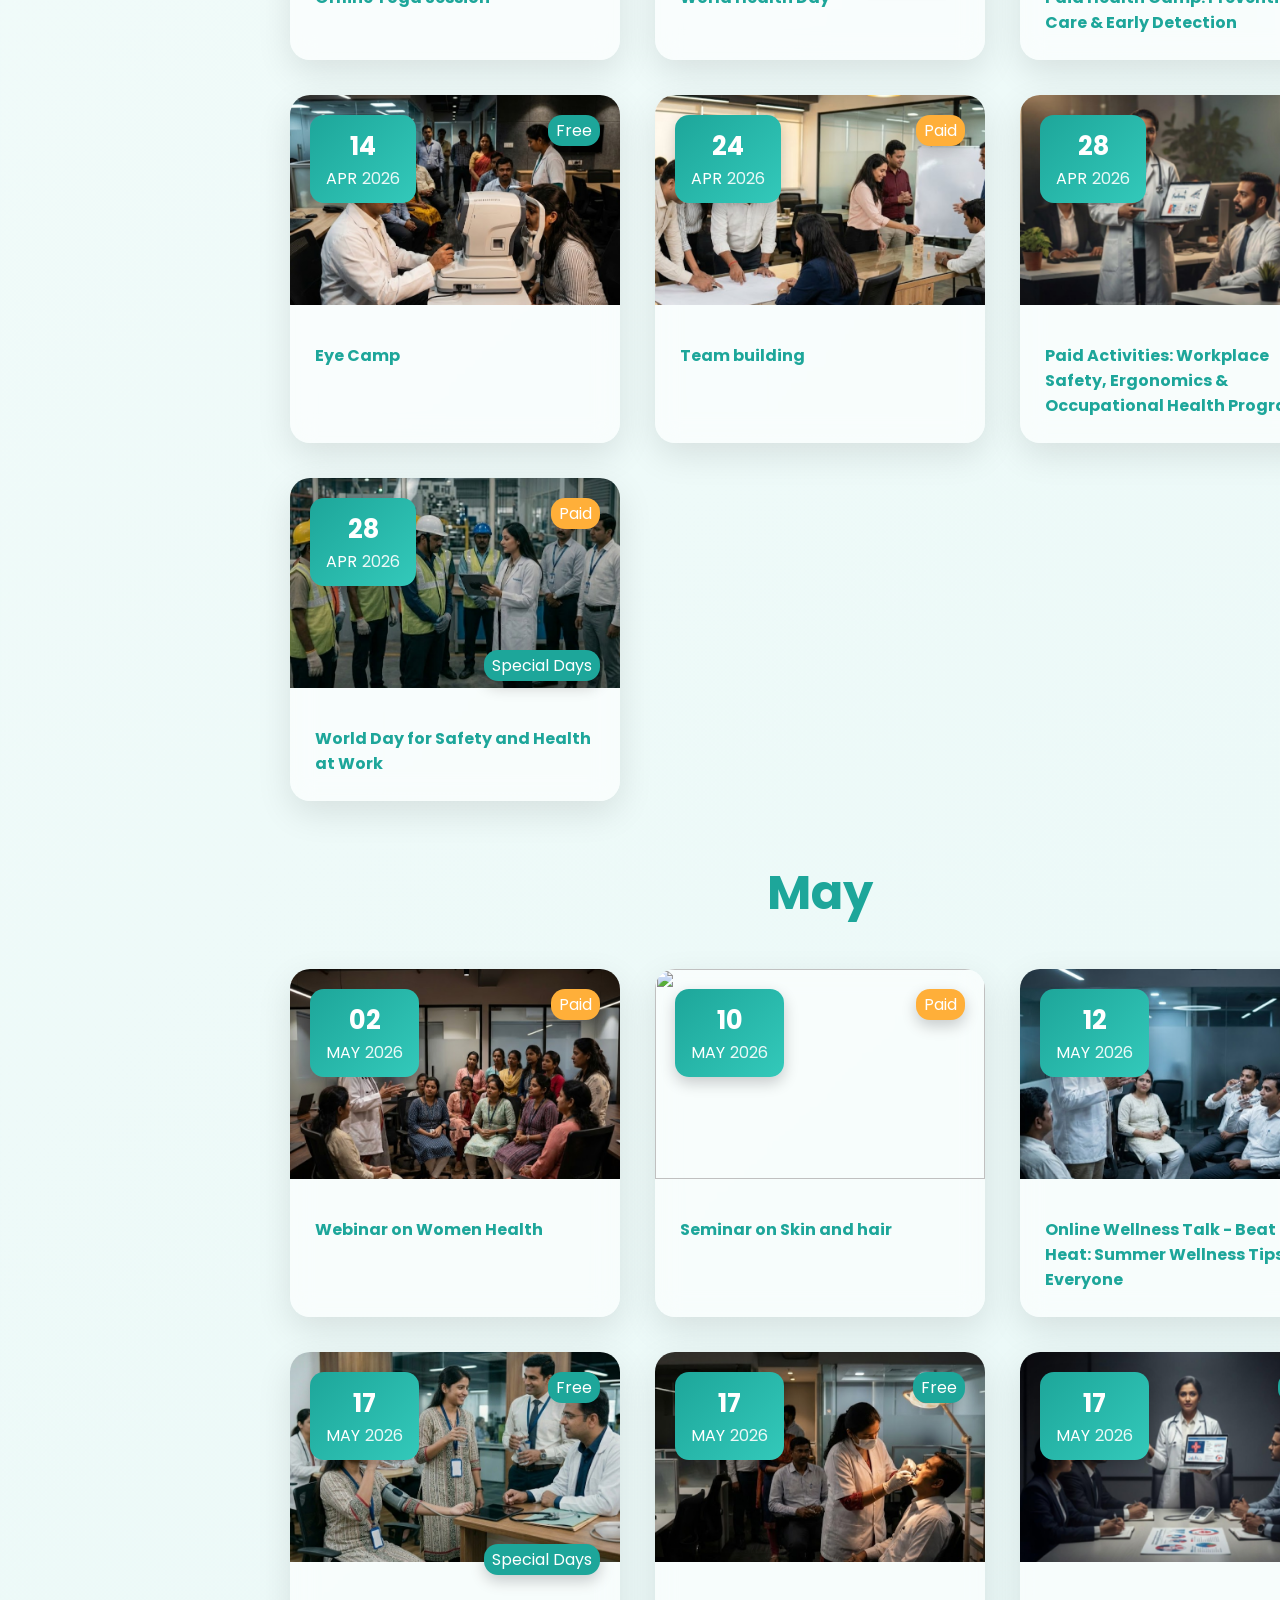
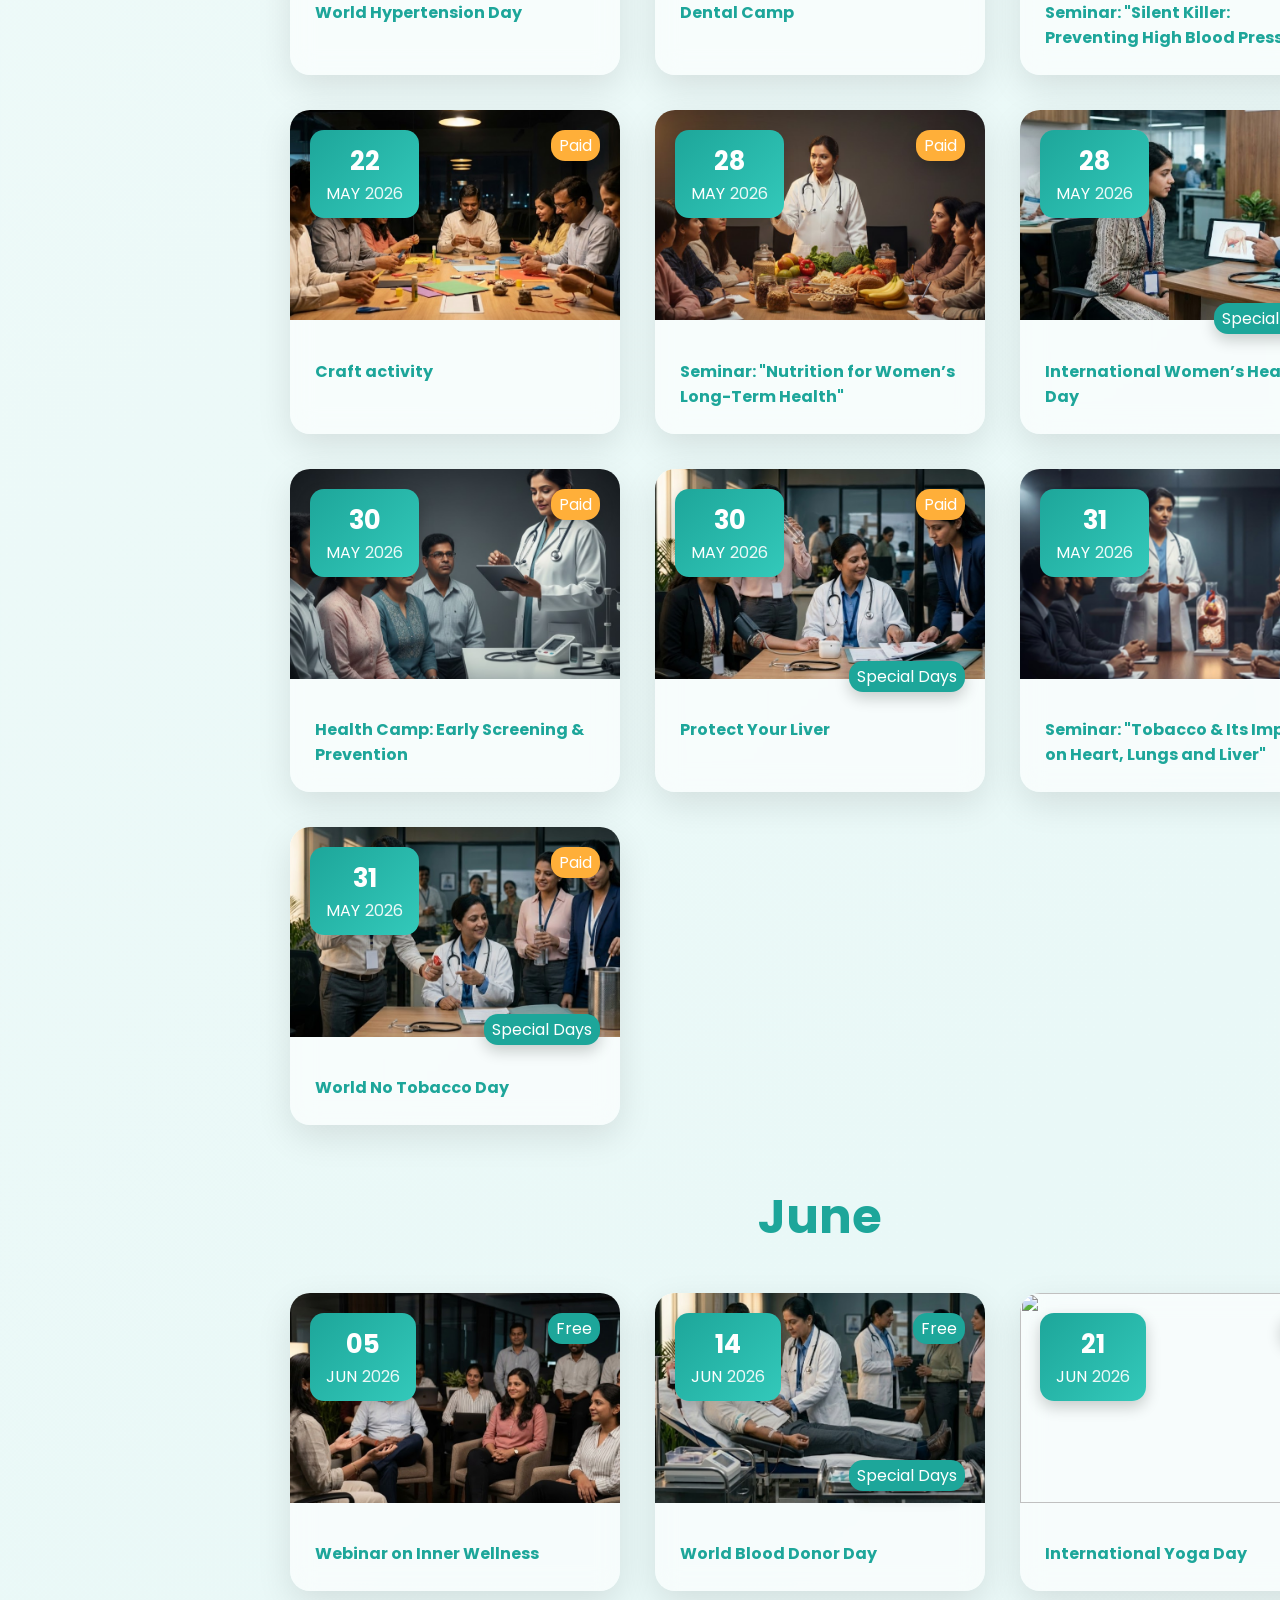
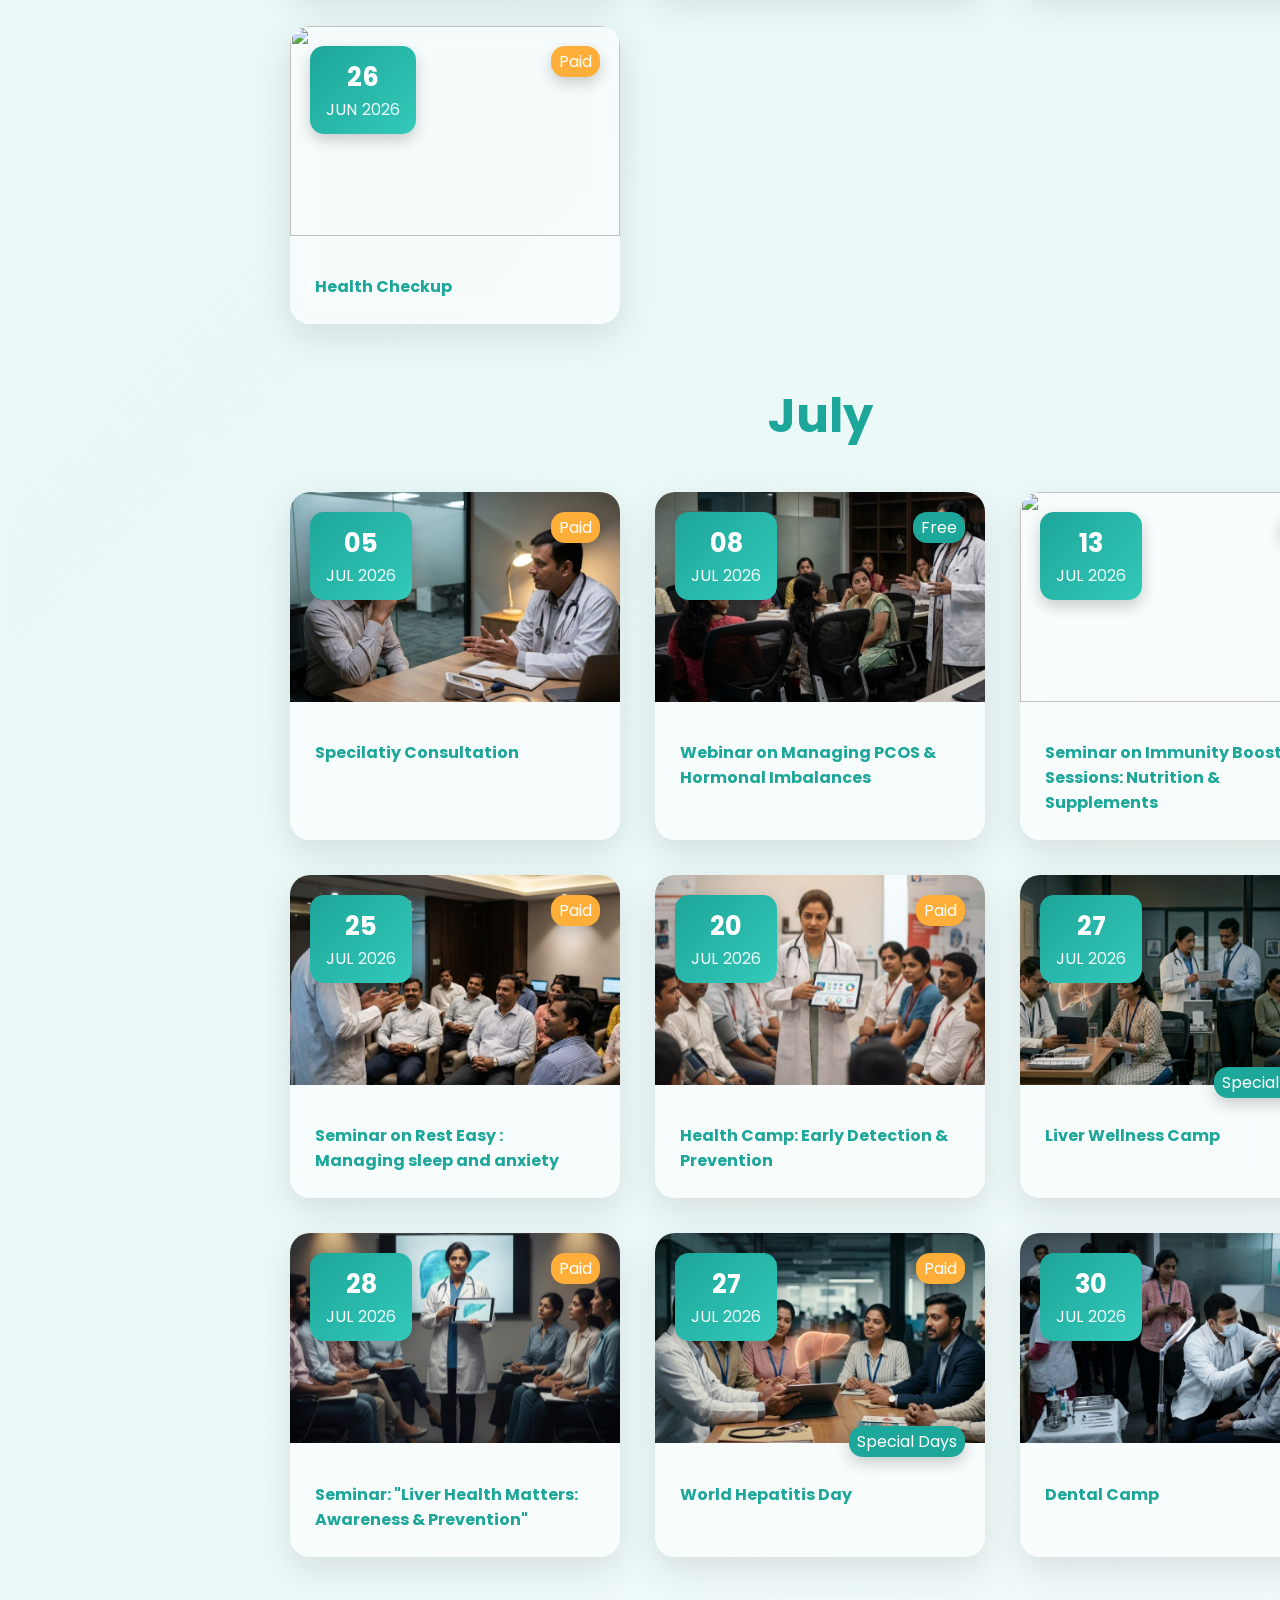
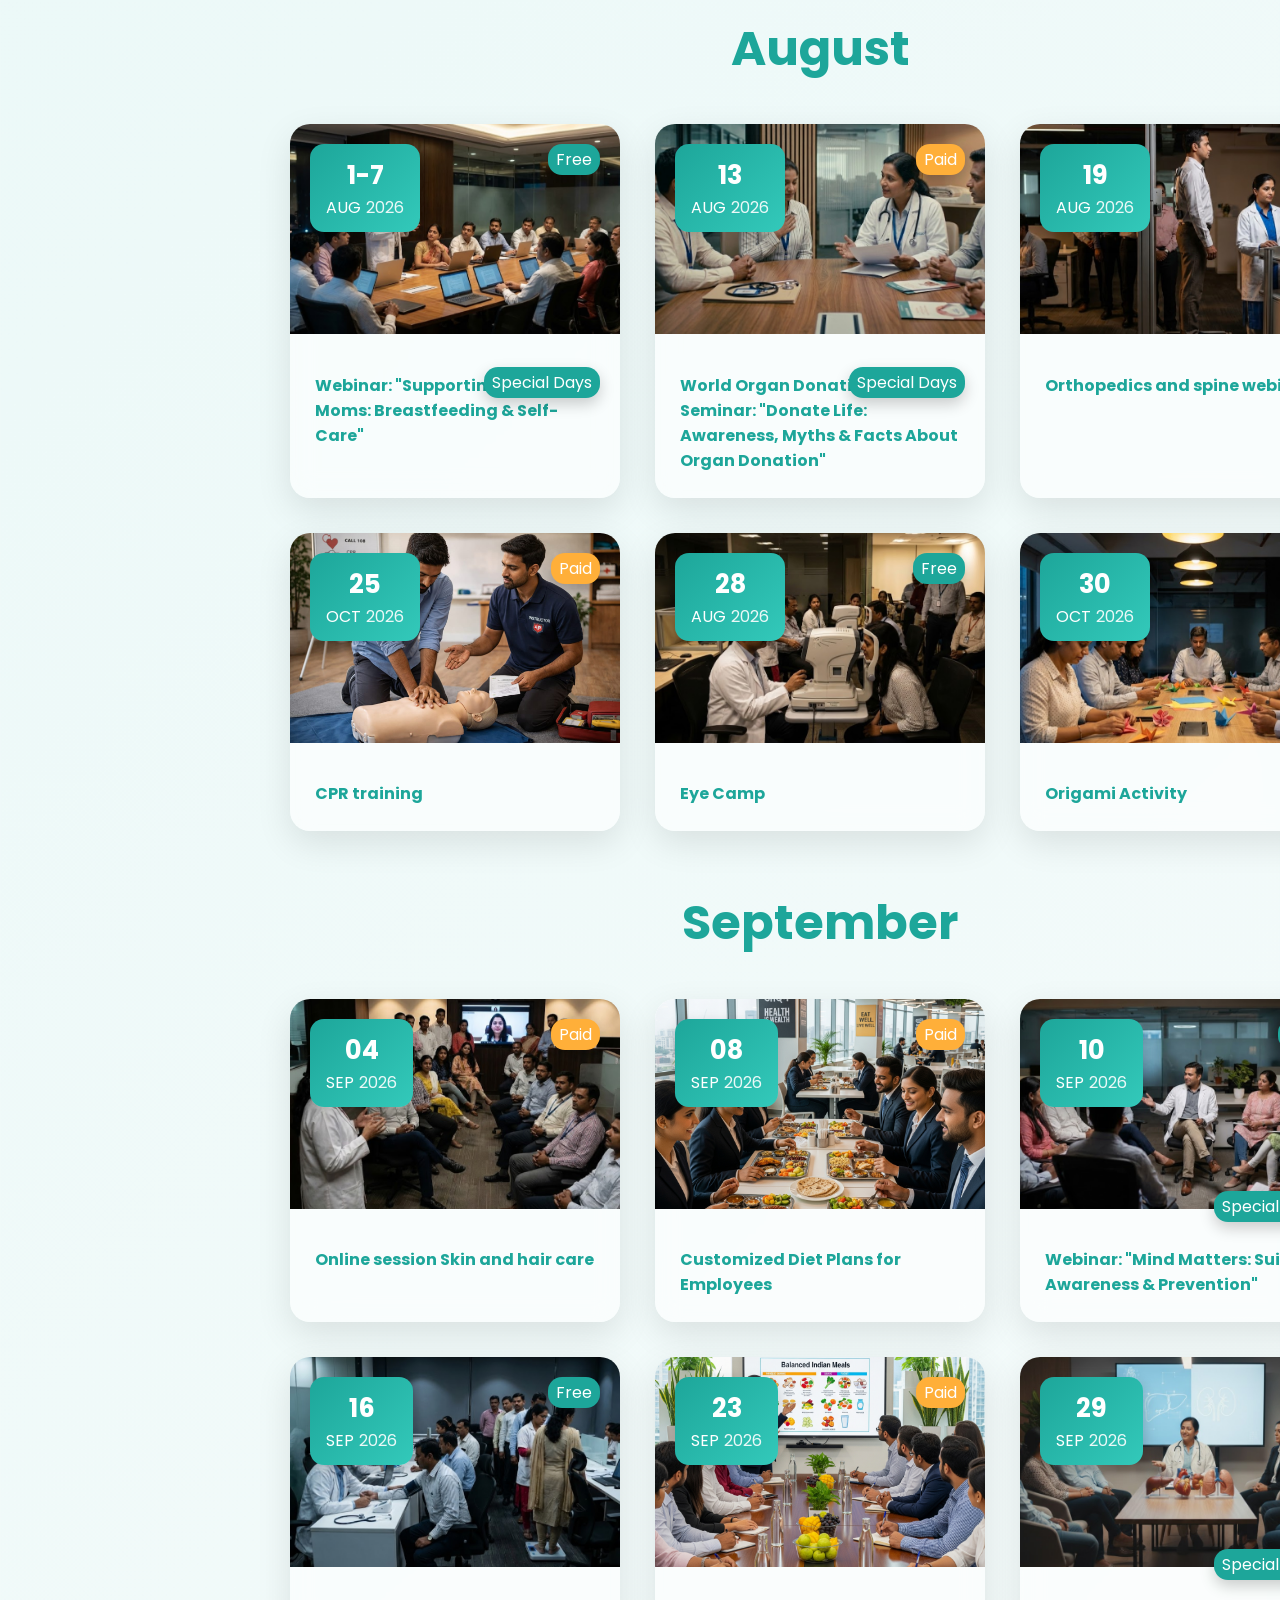
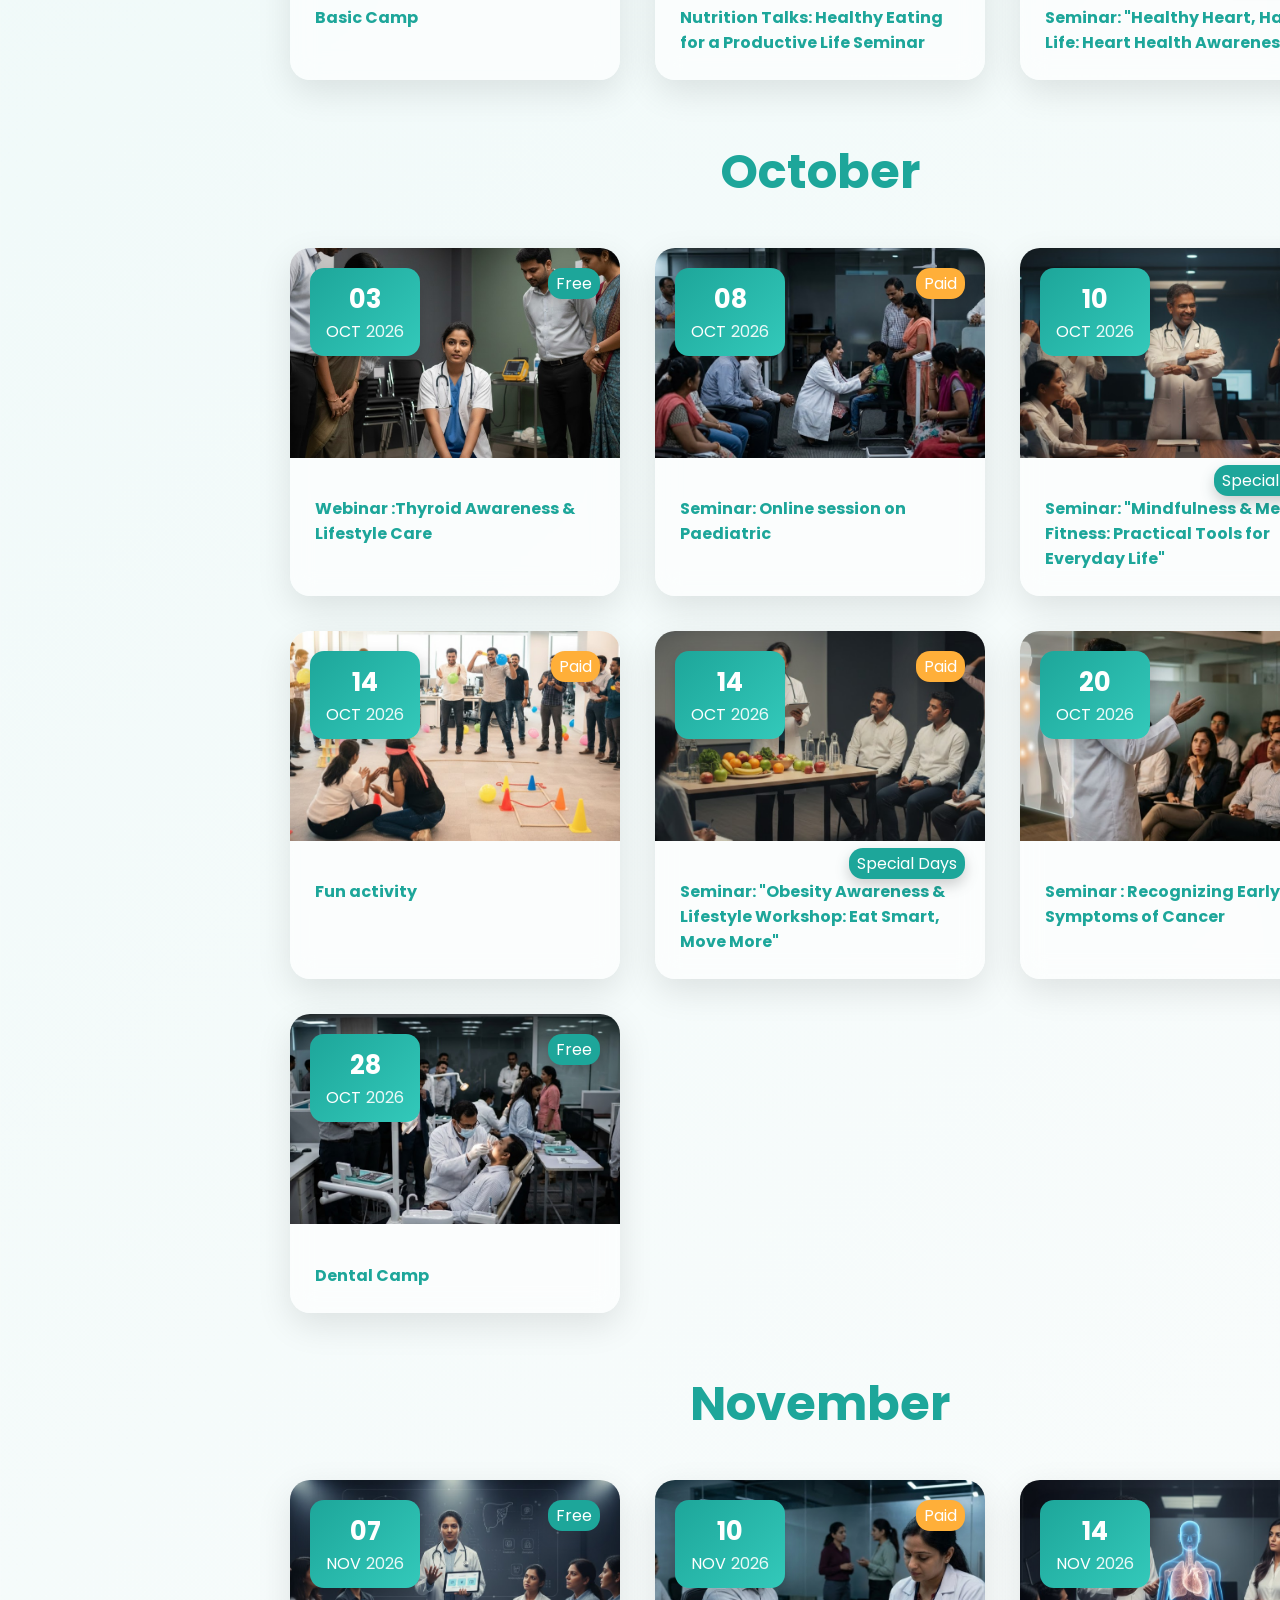
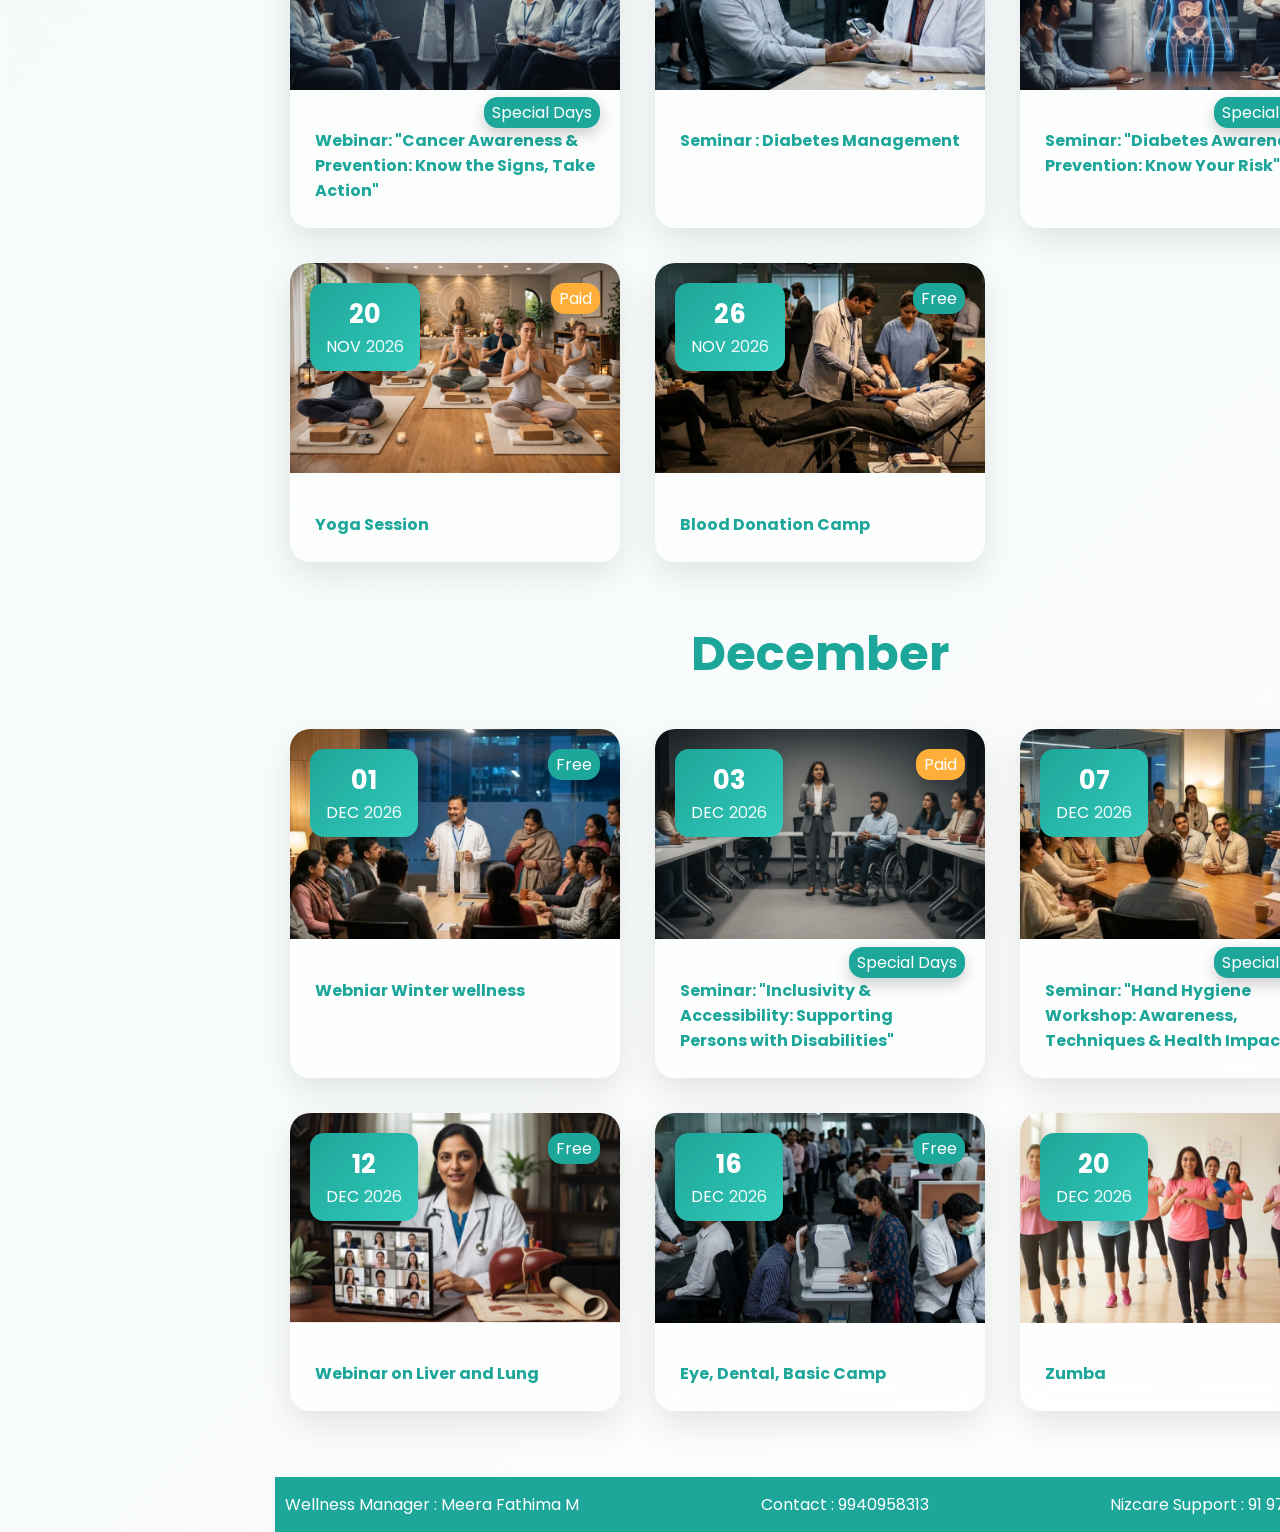
==== commit bd9a5c21: "done" ====
--- a/index.html
+++ b/index.html
@@ -228,11 +228,11 @@
                     </p> -->
                 </div>
                 <div class="calendar-grid">
-                    <div class="calendar-card" data-type="complementary">
+                    <div class="calendar-card" data-type="paid">
                         <div class="calendar-date">
                             <span class="day">04</span><span class="month">Feb</span><span class="year">2026</span>
                         </div>
-                        <div class="tag-complementary"><span>Free</span></div>
+                        <div class="tag-paid"><span>Paid</span></div>
                         <div class="tag-special">Special Days</div>
                         <img src="./assets/wellness-calendar/special/Comprehensive Cancer Screening Packages.png" alt="">
                         <div class="calendar-content">
@@ -244,7 +244,7 @@
                         <div class="calendar-date">
                             <span class="day">07</span><span class="month">Feb</span><span class="year">2026</span>
                         </div>
-                        <div class="tag-complementary"><span>Paid</span></div>
+                        <div class="tag-complementary"><span>Free</span></div>
                         <img src="./assets/wellness-calendar/2/Cancer awarness.png" alt="">
                         <div class="calendar-content">
                             <h2>Webinar on Cancer awarness</h2>
@@ -297,7 +297,7 @@
 
                     <div class="calendar-card" data-type="paid">
                         <div class="calendar-date">
-                            <span class="day">04</span><span class="month">Feb</span><span class="year">2026</span>
+                            <span class="day">23</span><span class="month">Feb</span><span class="year">2026</span>
                         </div>
                         <div class="tag-paid"><span>Paid</span></div>
                         <img src="./assets/wellness-calendar/2/Paid Health Camp_ Comprehensive Cancer Screening Packages.png"
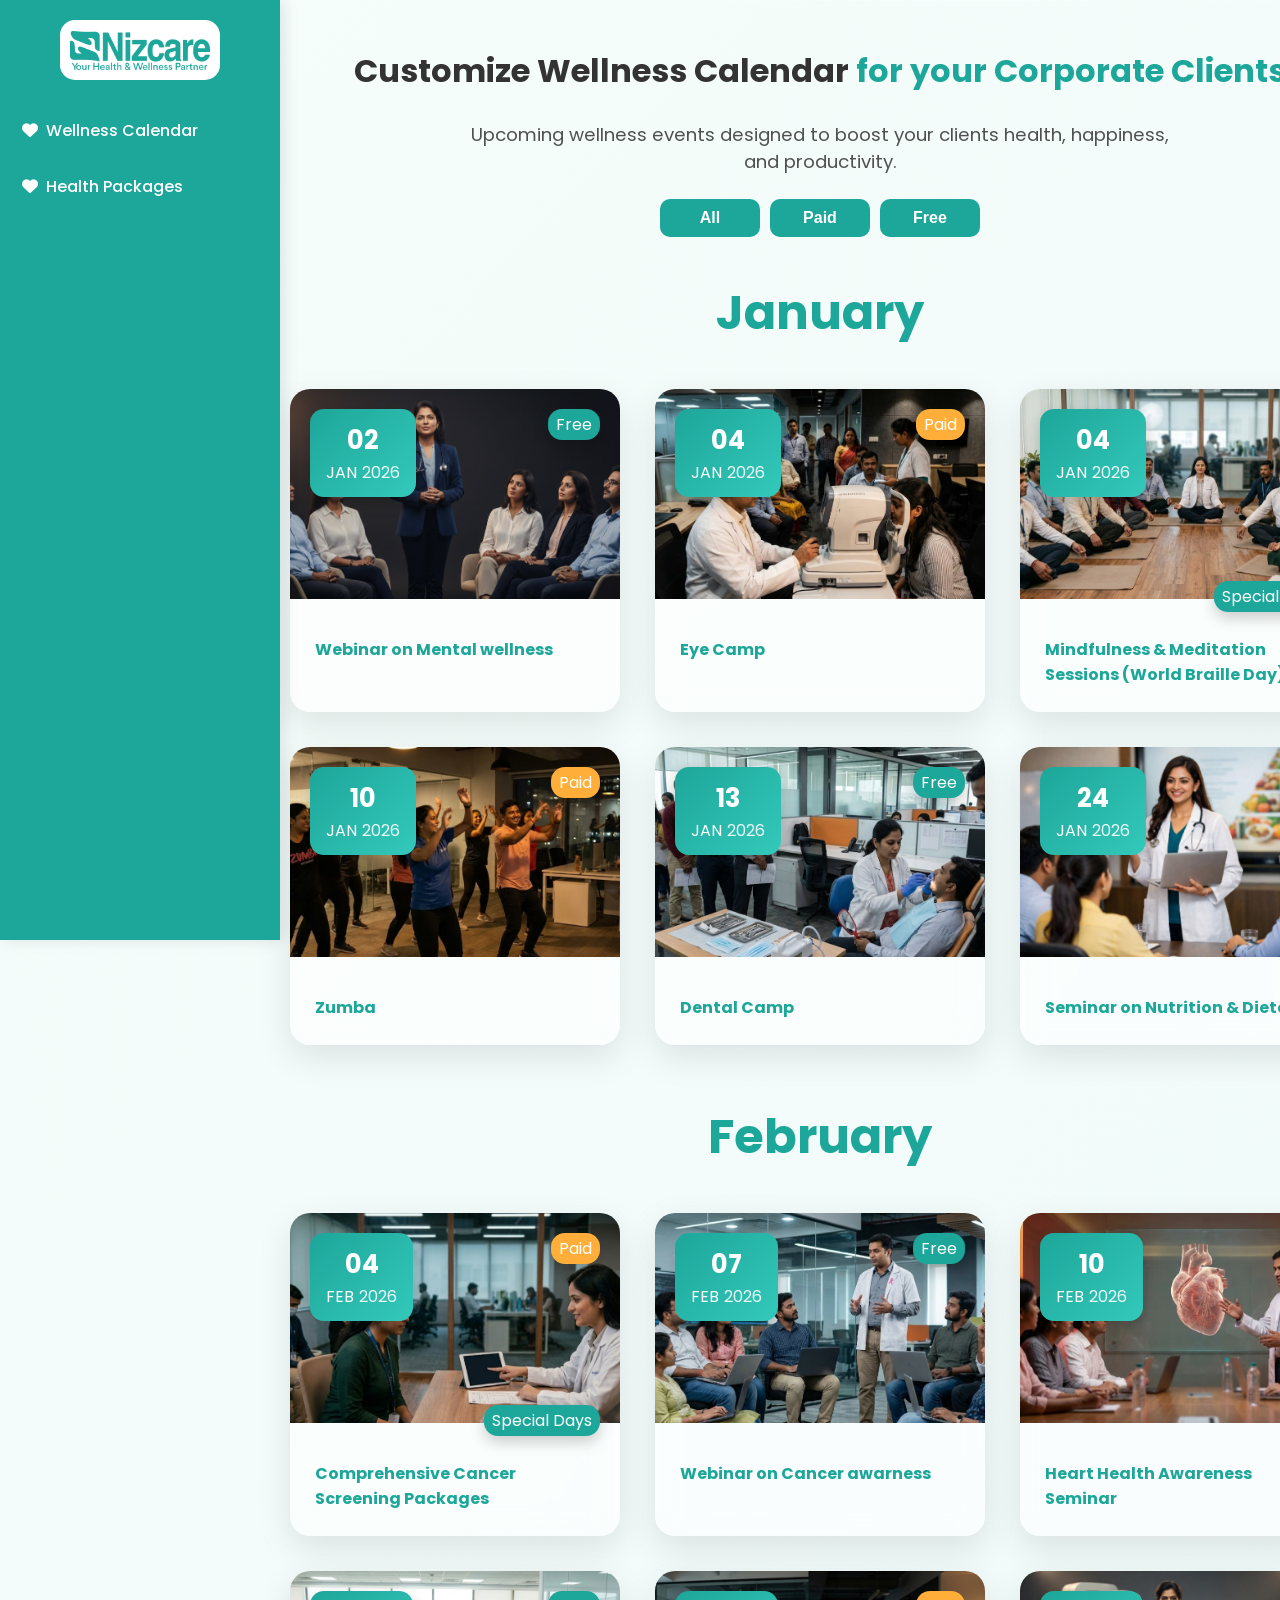
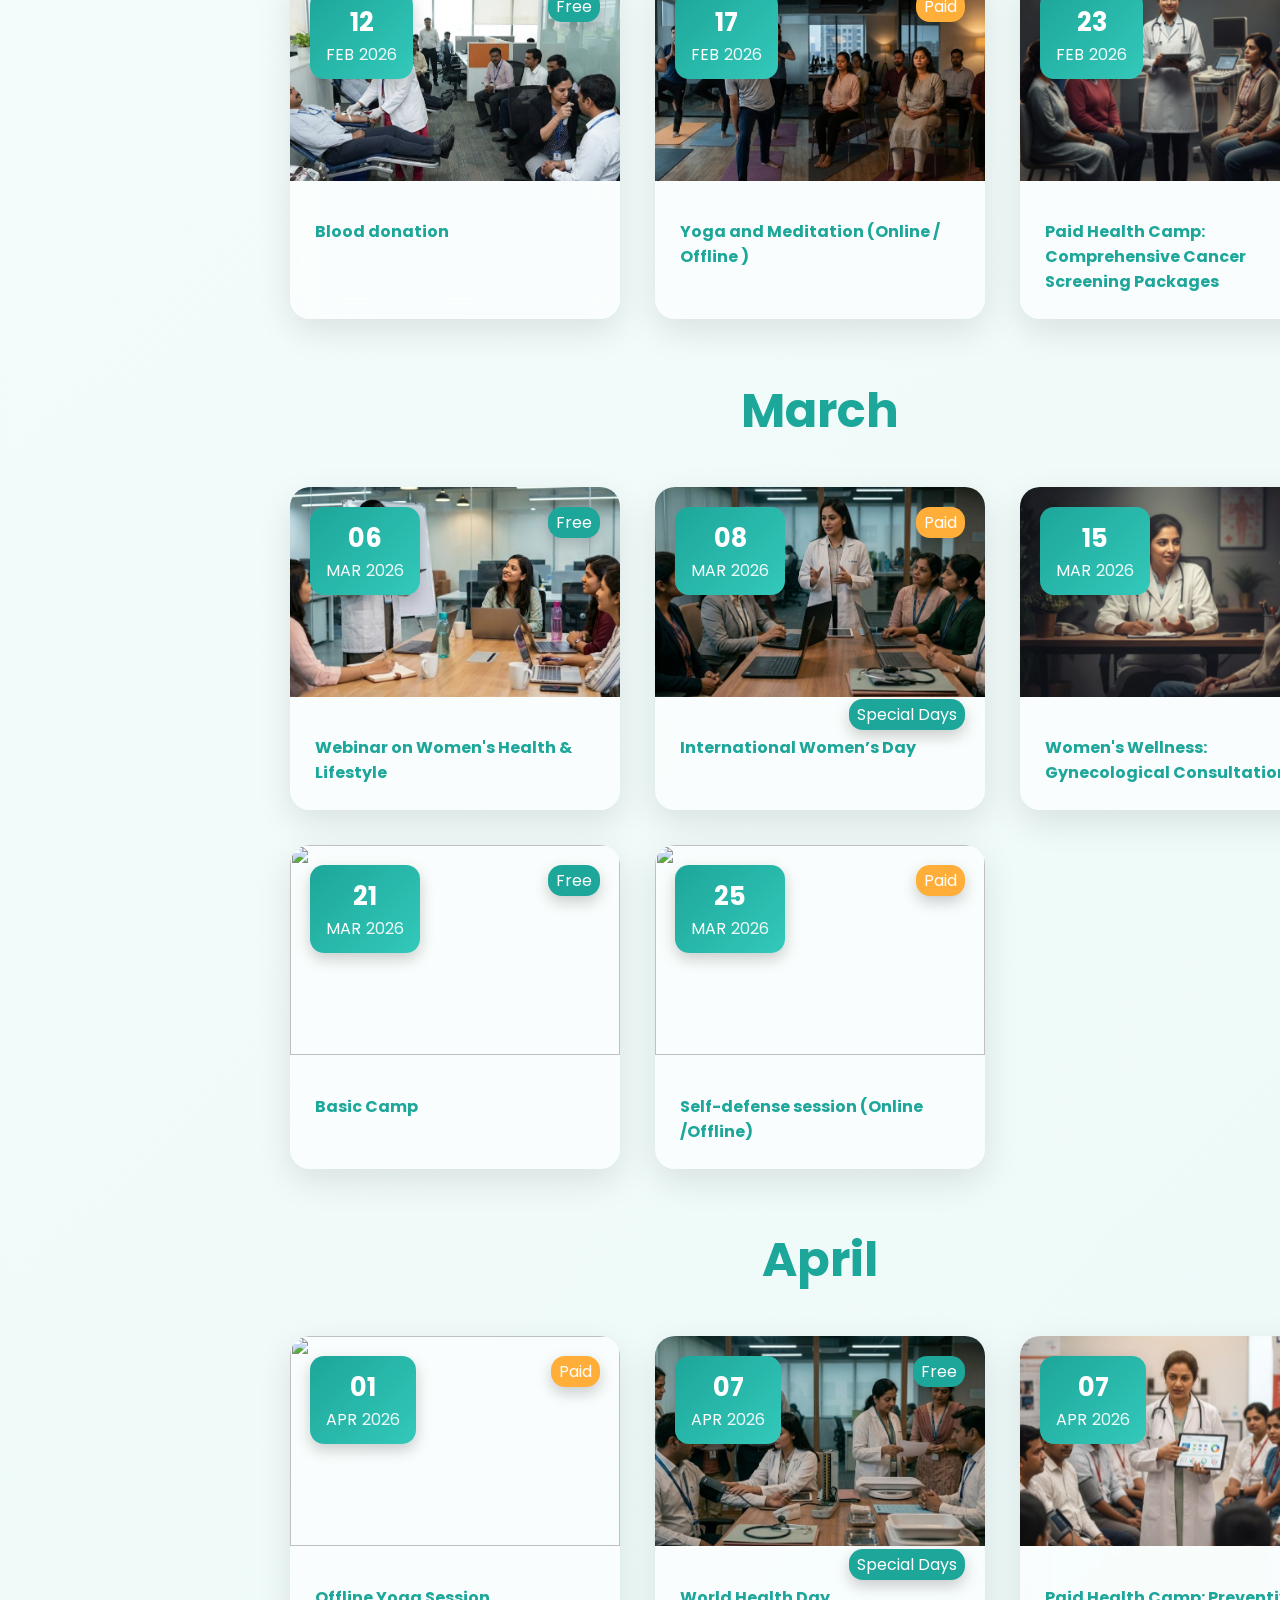
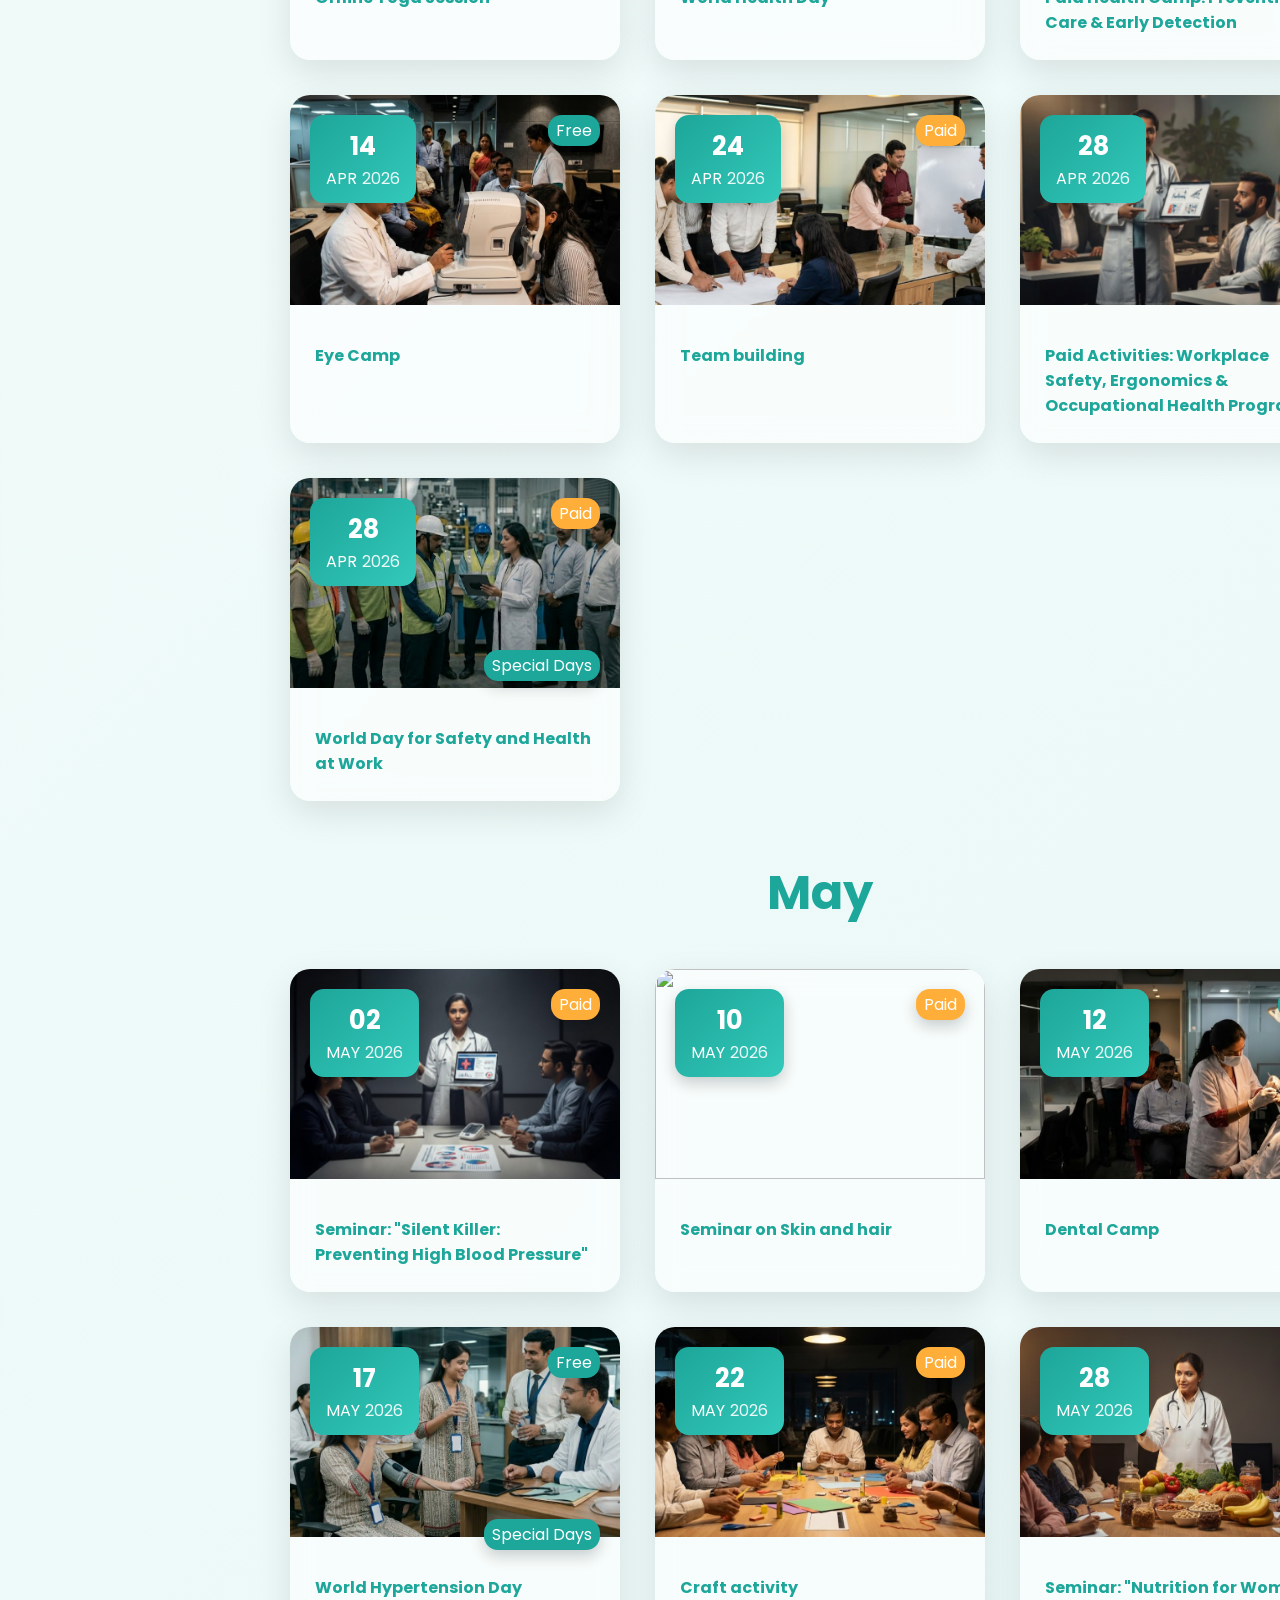
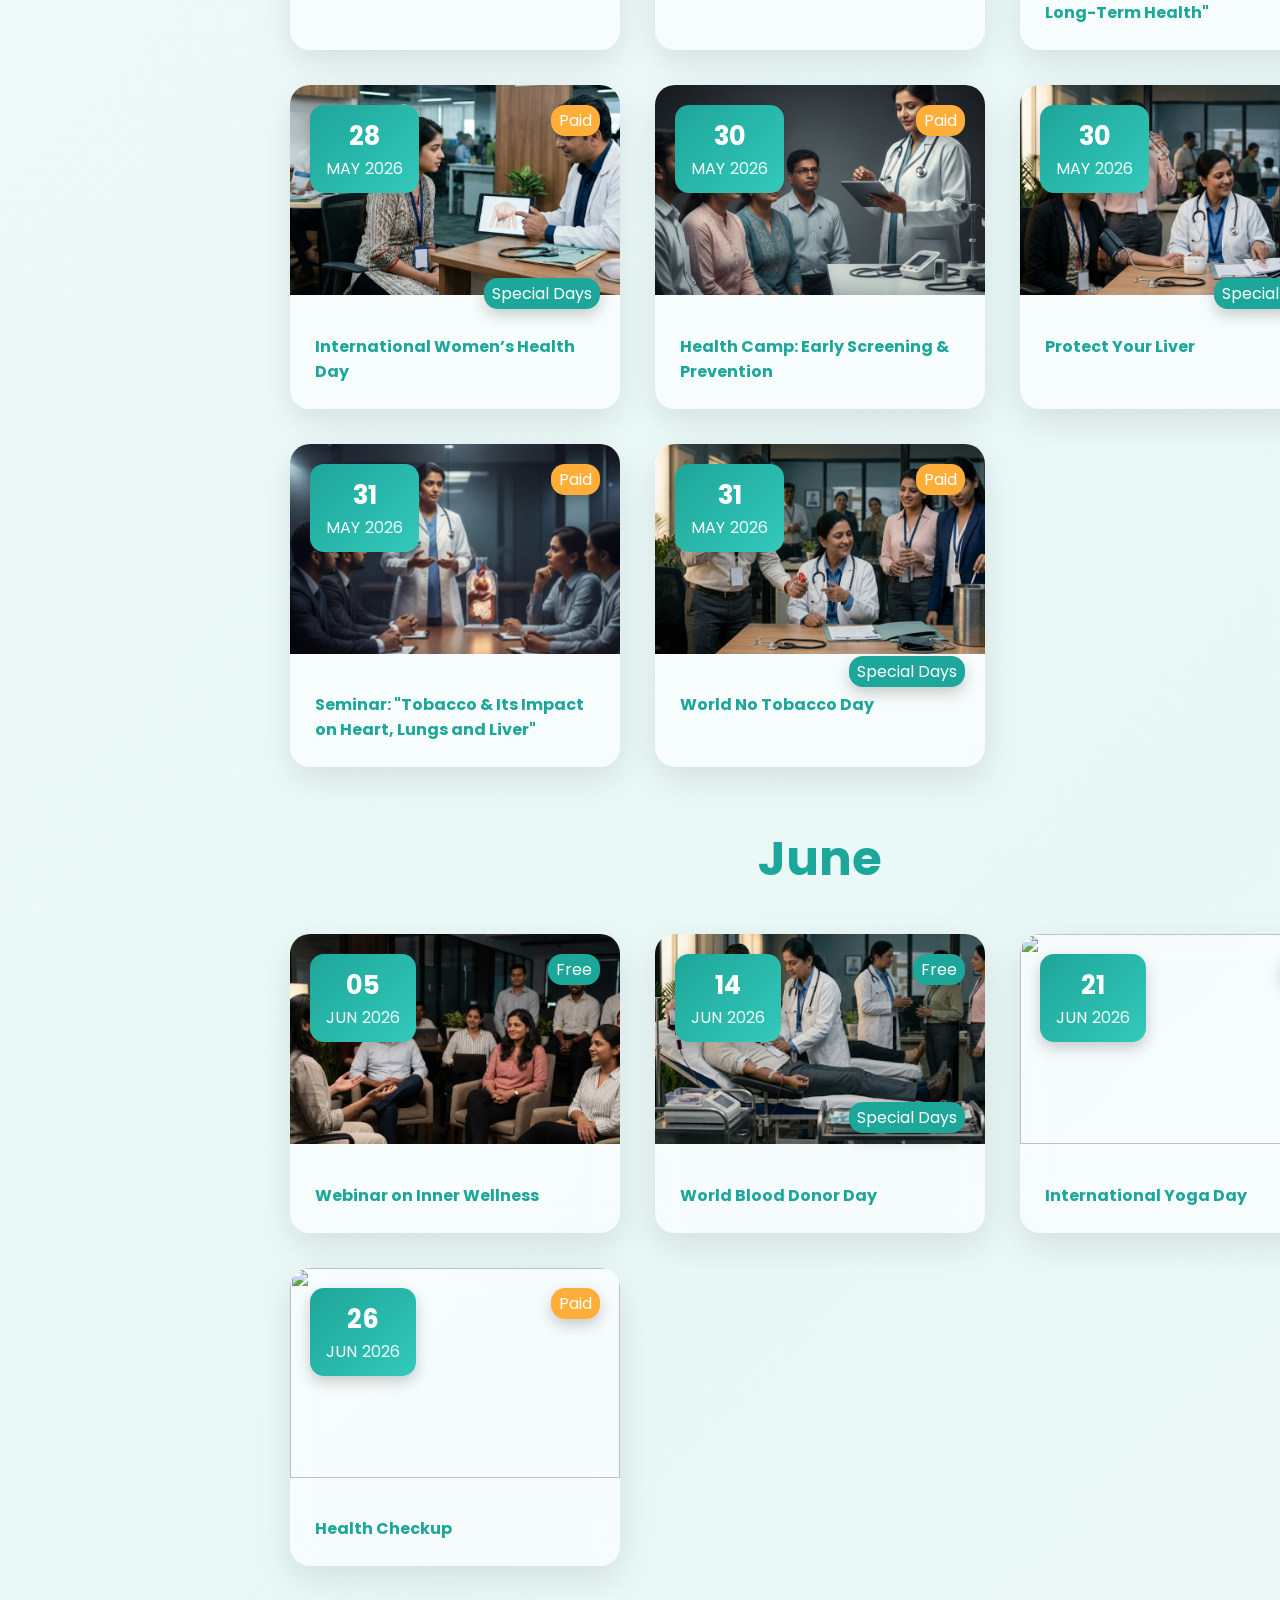
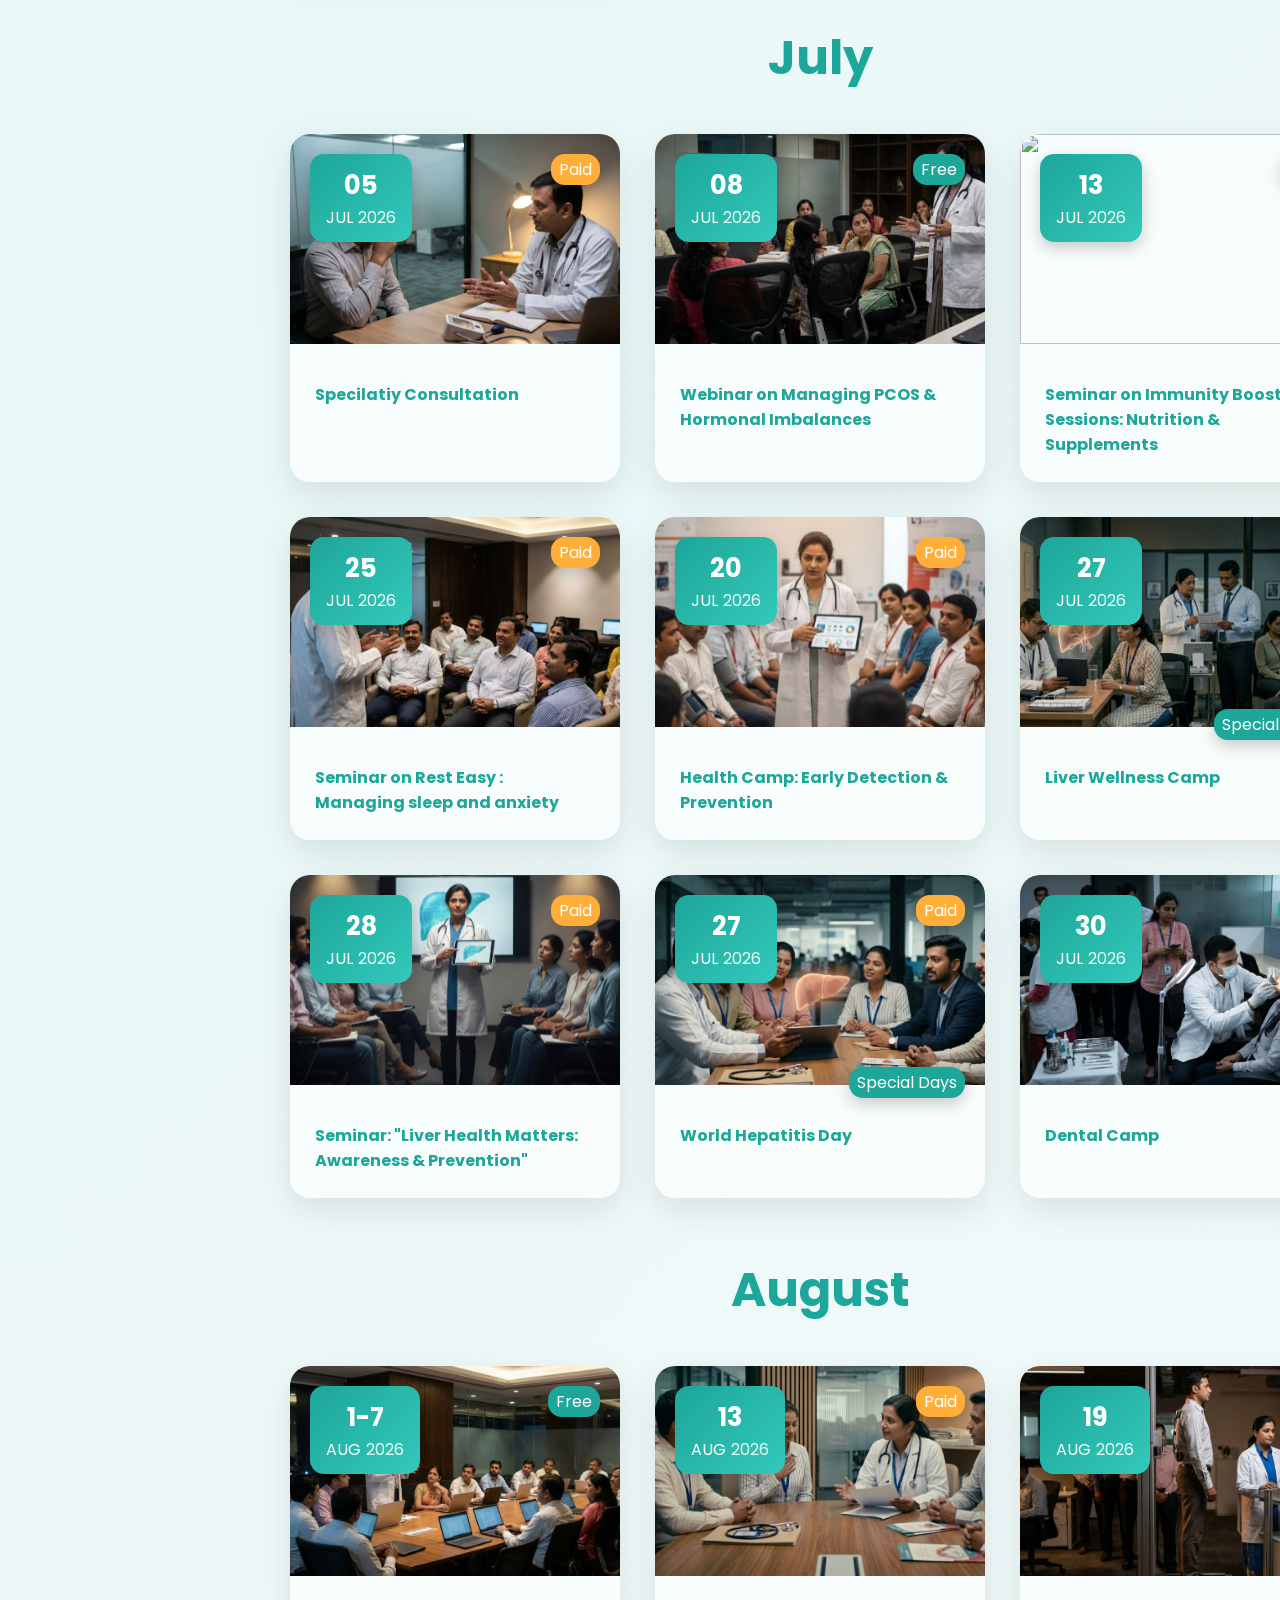
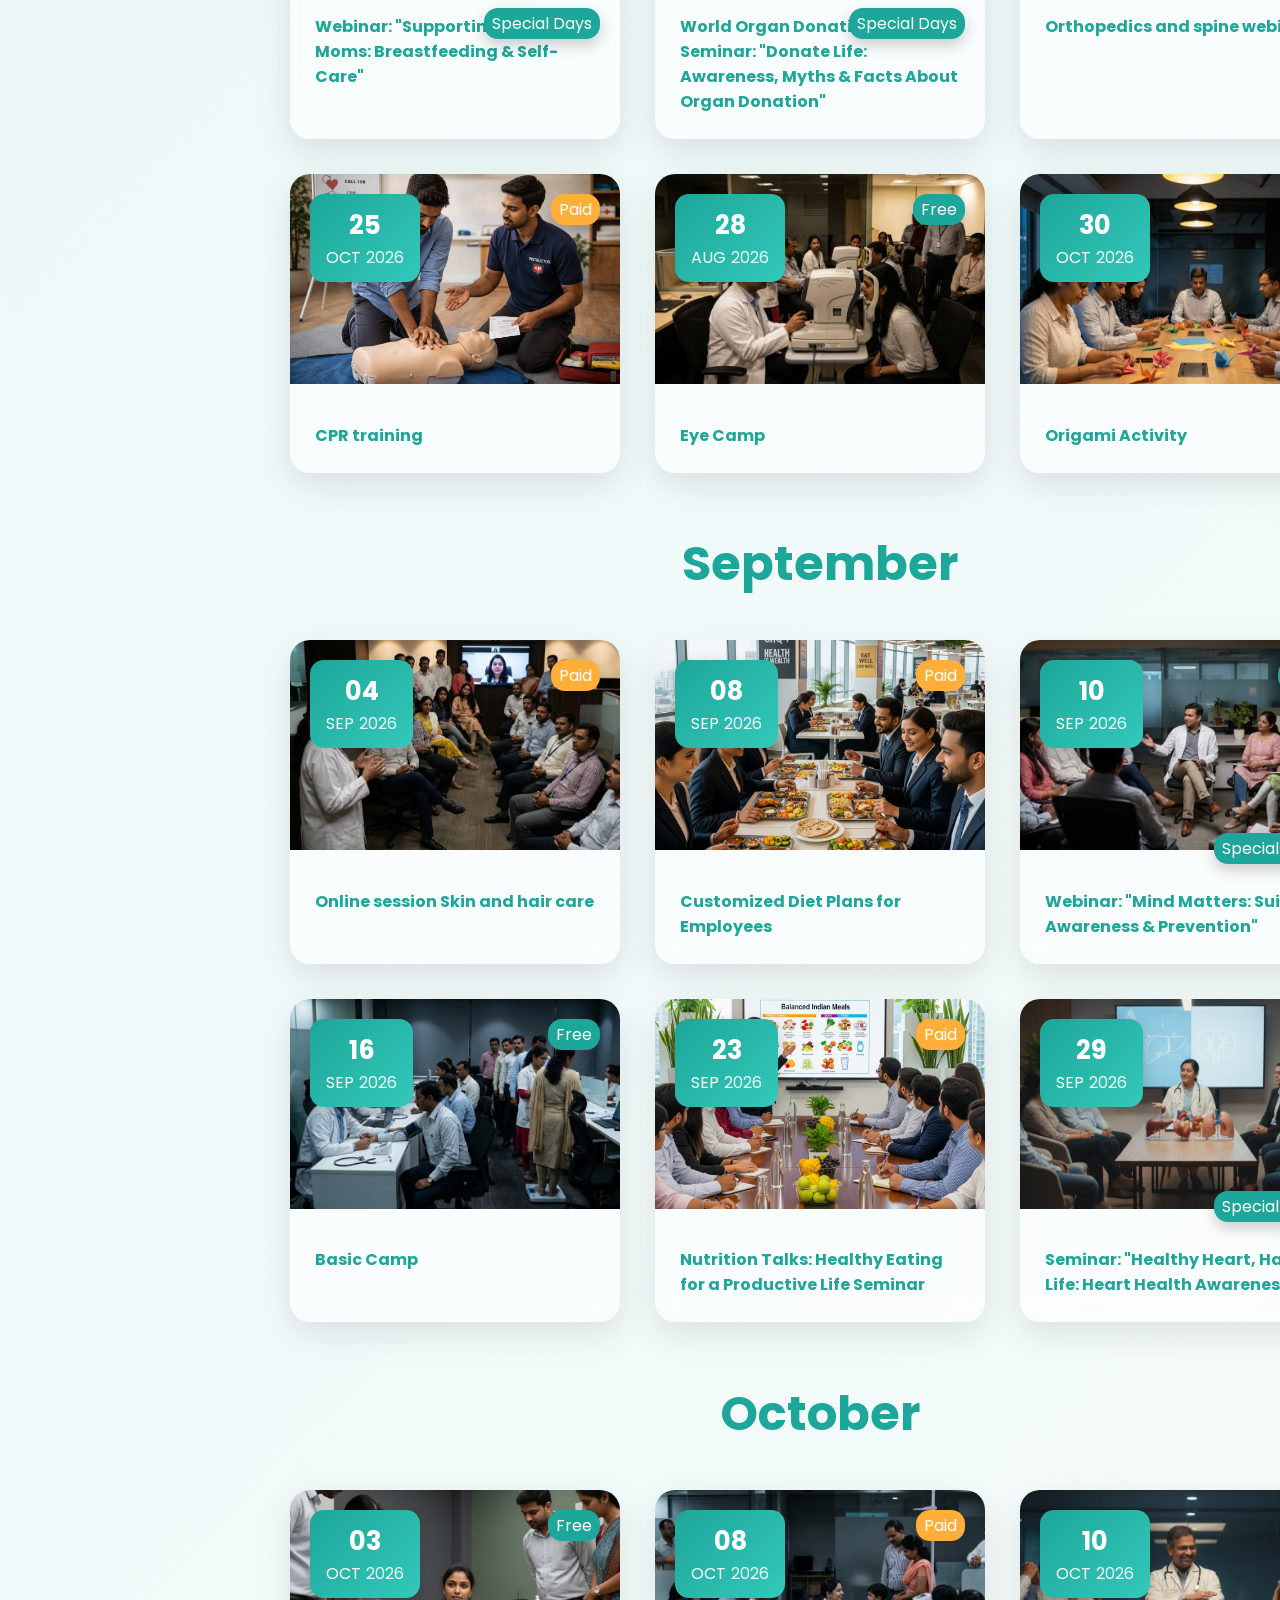
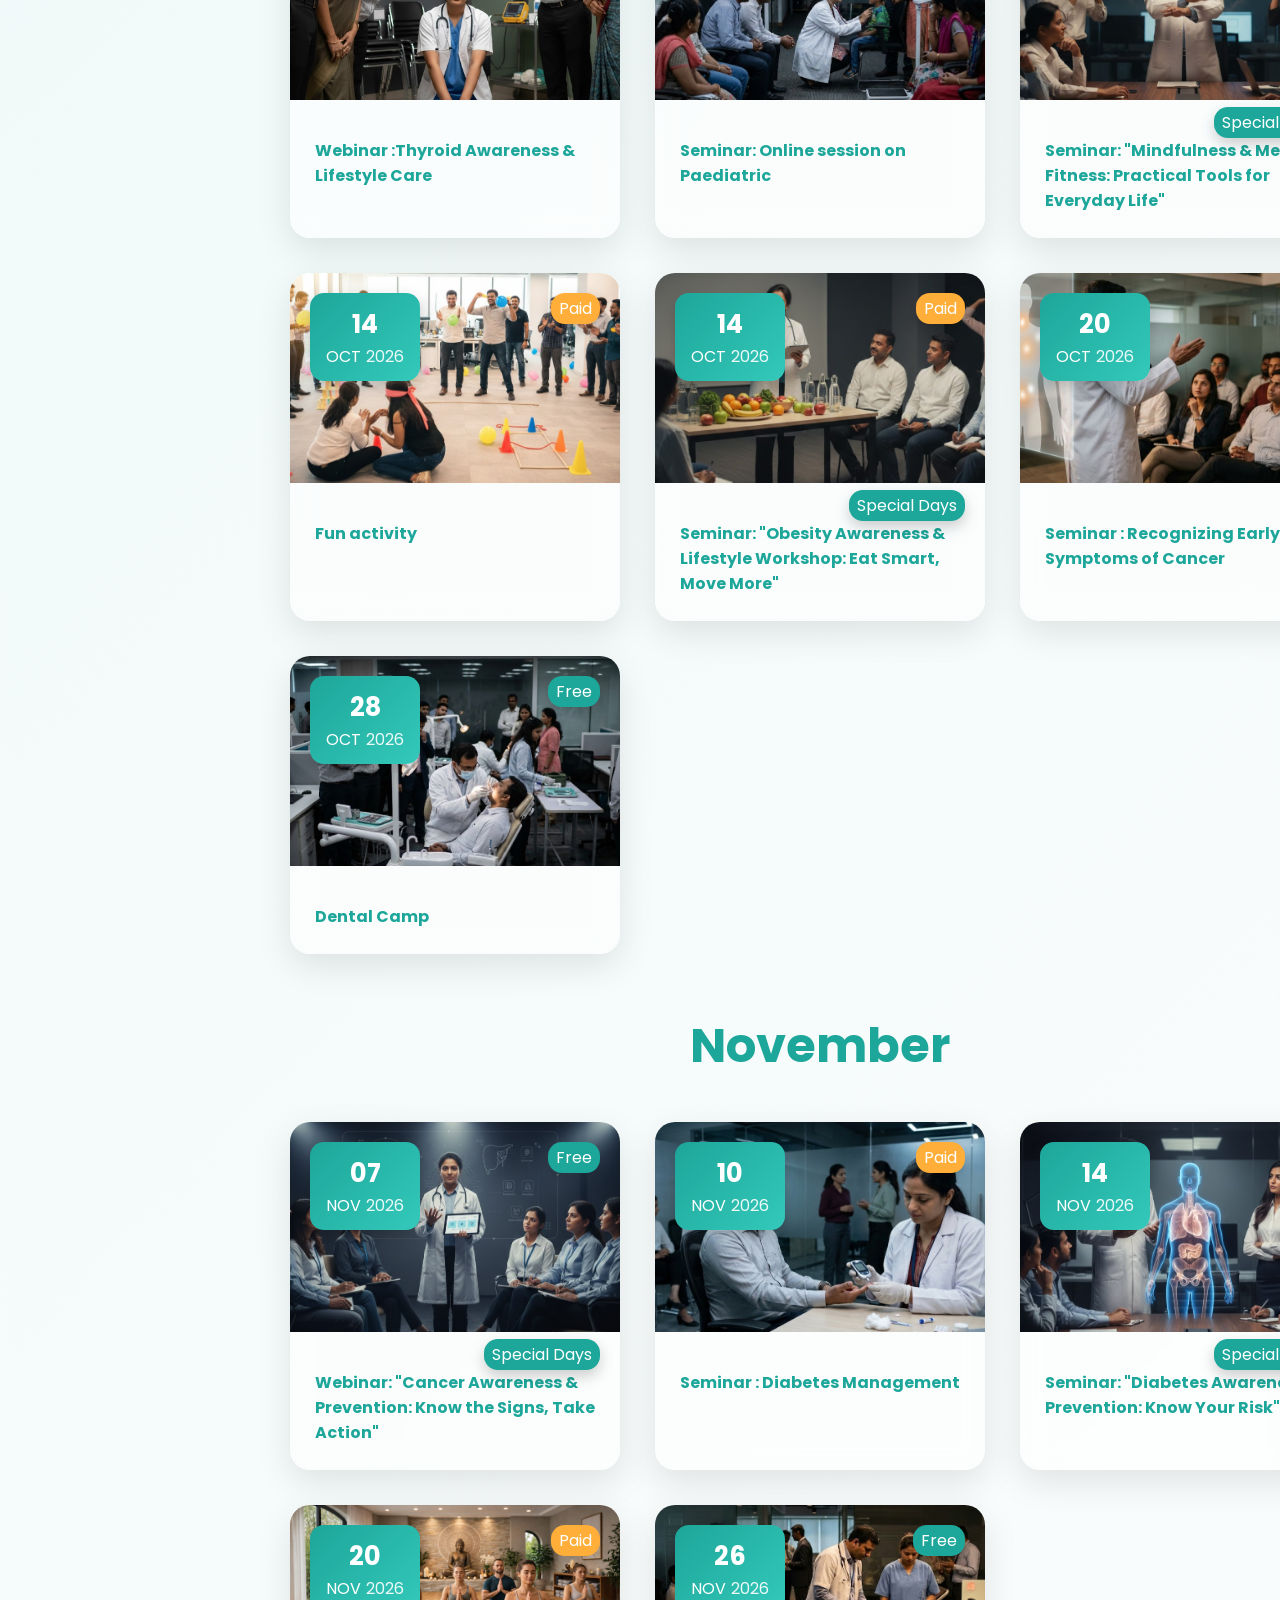
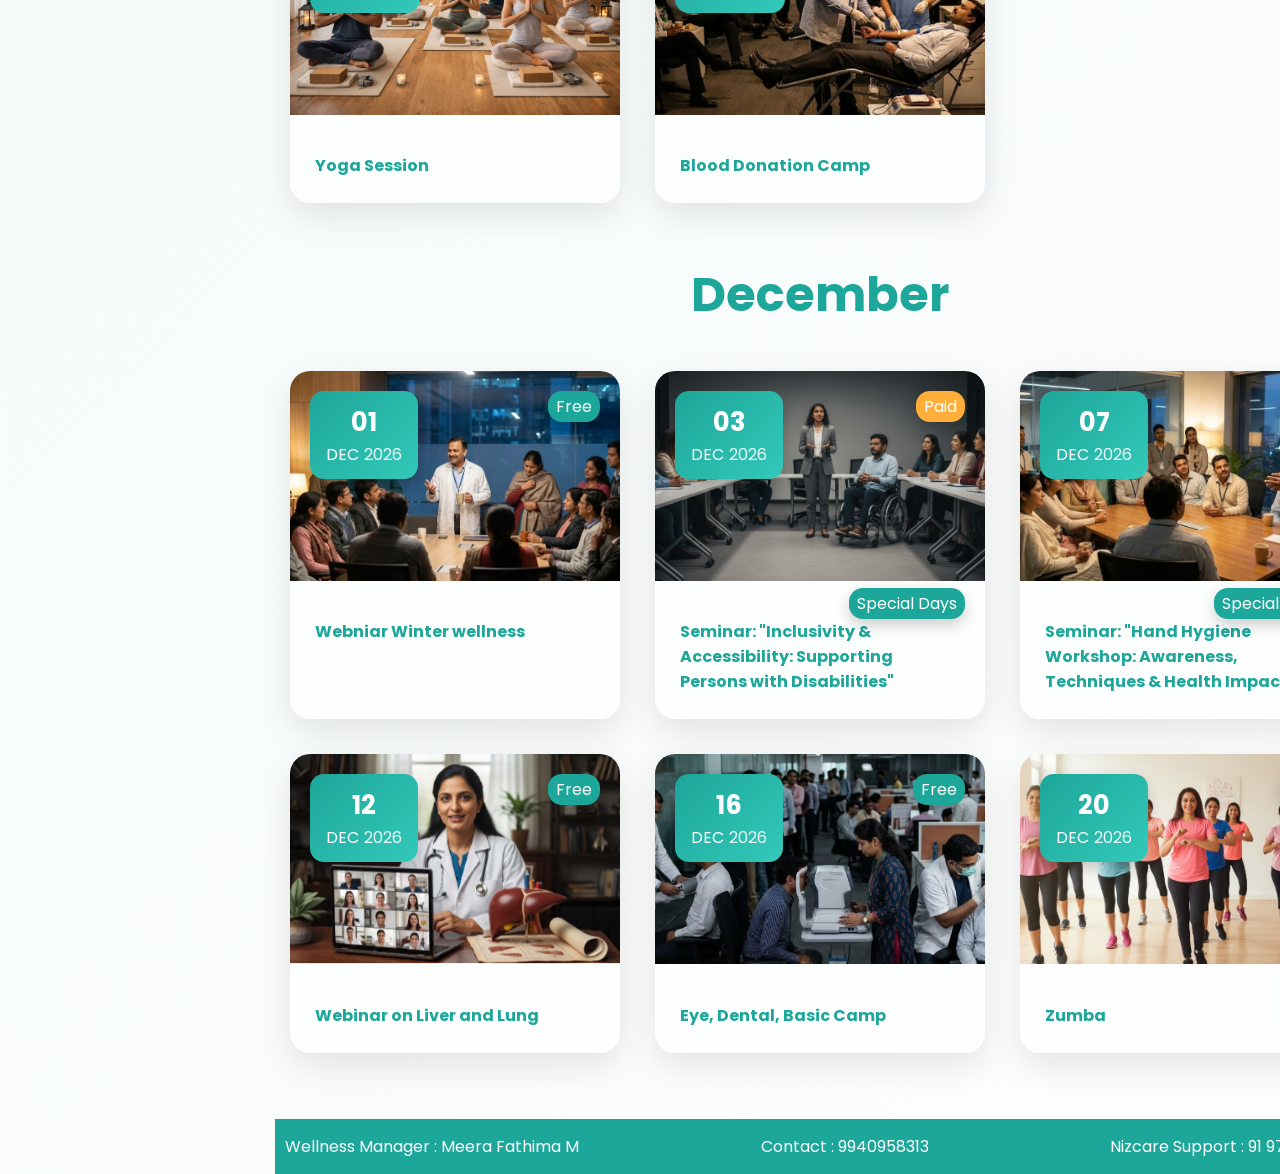
==== commit 92d23ff8: "done" ====
--- a/index.html
+++ b/index.html
@@ -554,18 +554,29 @@
                     </p> -->
                 </div>
                 <div class="calendar-grid">
-
                     <div class="calendar-card" data-type="paid">
                         <div class="calendar-date">
                             <span class="day">02</span><span class="month">May</span><span class="year">2026</span>
                         </div>
                         <div class="tag-paid"><span>Paid</span></div>
+                        <img src="./assets/wellness-calendar/5/Seminar_ _Silent Killer_ Preventing High Blood Pressure_.png"
+                            alt="">
+                        <div class="calendar-content">
+                            <h2>Seminar: "Silent Killer: Preventing High Blood Pressure"</h2>
+                        </div>
+                    </div>
+
+                    <!-- <div class="calendar-card" data-type="paid">
+                        <div class="calendar-date">
+                            <span class="day">02</span><span class="month">May</span><span class="year">2026</span>
+                        </div>
+                        <div class="tag-paid"><span>Paid</span></div>
                         <img src="./assets/wellness-calendar/5/Reproductive Health & Wellness – What Every Woman Should Know.png"
                             alt="">
                         <div class="calendar-content">
                             <h2>Webinar on Women Health</h2>
                         </div>
-                    </div>
+                    </div> -->
 
                     <div class="calendar-card" data-type="paid">
                         <div class="calendar-date">
@@ -578,7 +589,7 @@
                         </div>
                     </div>
 
-                    <div class="calendar-card" data-type="paid">
+                    <!-- <div class="calendar-card" data-type="paid">
                         <div class="calendar-date">
                             <span class="day">12</span><span class="month">May</span><span class="year">2026</span>
                         </div>
@@ -588,6 +599,16 @@
                         <div class="calendar-content">
                             <h2>Online Wellness Talk - Beat the Heat: Summer Wellness Tips for Everyone</h2>
                         </div>
+                    </div> -->
+                    <div class="calendar-card" data-type="complementary">
+                        <div class="calendar-date">
+                            <span class="day">12</span><span class="month">May</span><span class="year">2026</span>
+                        </div>
+                        <div class="tag-complementary"><span>Free</span></div>
+                        <img src="./assets/wellness-calendar/5/Camp _ dental.png" alt="">
+                        <div class="calendar-content">
+                            <h2>Dental Camp</h2>
+                        </div>
                     </div>
 
                     <div class="calendar-card" data-type="complementary">
@@ -599,29 +620,6 @@
                         <img src="./assets/wellness-calendar/special/World Hypertension Day.png" alt="">
                         <div class="calendar-content">
                             <h2>World Hypertension Day</h2>
-                        </div>
-                    </div>
-
-                    <div class="calendar-card" data-type="complementary">
-                        <div class="calendar-date">
-                            <span class="day">17</span><span class="month">May</span><span class="year">2026</span>
-                        </div>
-                        <div class="tag-complementary"><span>Free</span></div>
-                        <img src="./assets/wellness-calendar/5/Camp _ dental.png" alt="">
-                        <div class="calendar-content">
-                            <h2>Dental Camp</h2>
-                        </div>
-                    </div>
-
-                    <div class="calendar-card" data-type="complementary">
-                        <div class="calendar-date">
-                            <span class="day">17</span><span class="month">May</span><span class="year">2026</span>
-                        </div>
-                        <div class="tag-complementary"><span>Free</span></div>
-                        <img src="./assets/wellness-calendar/5/Seminar_ _Silent Killer_ Preventing High Blood Pressure_.png"
-                            alt="">
-                        <div class="calendar-content">
-                            <h2>Seminar: "Silent Killer: Preventing High Blood Pressure"</h2>
                         </div>
                     </div>
 
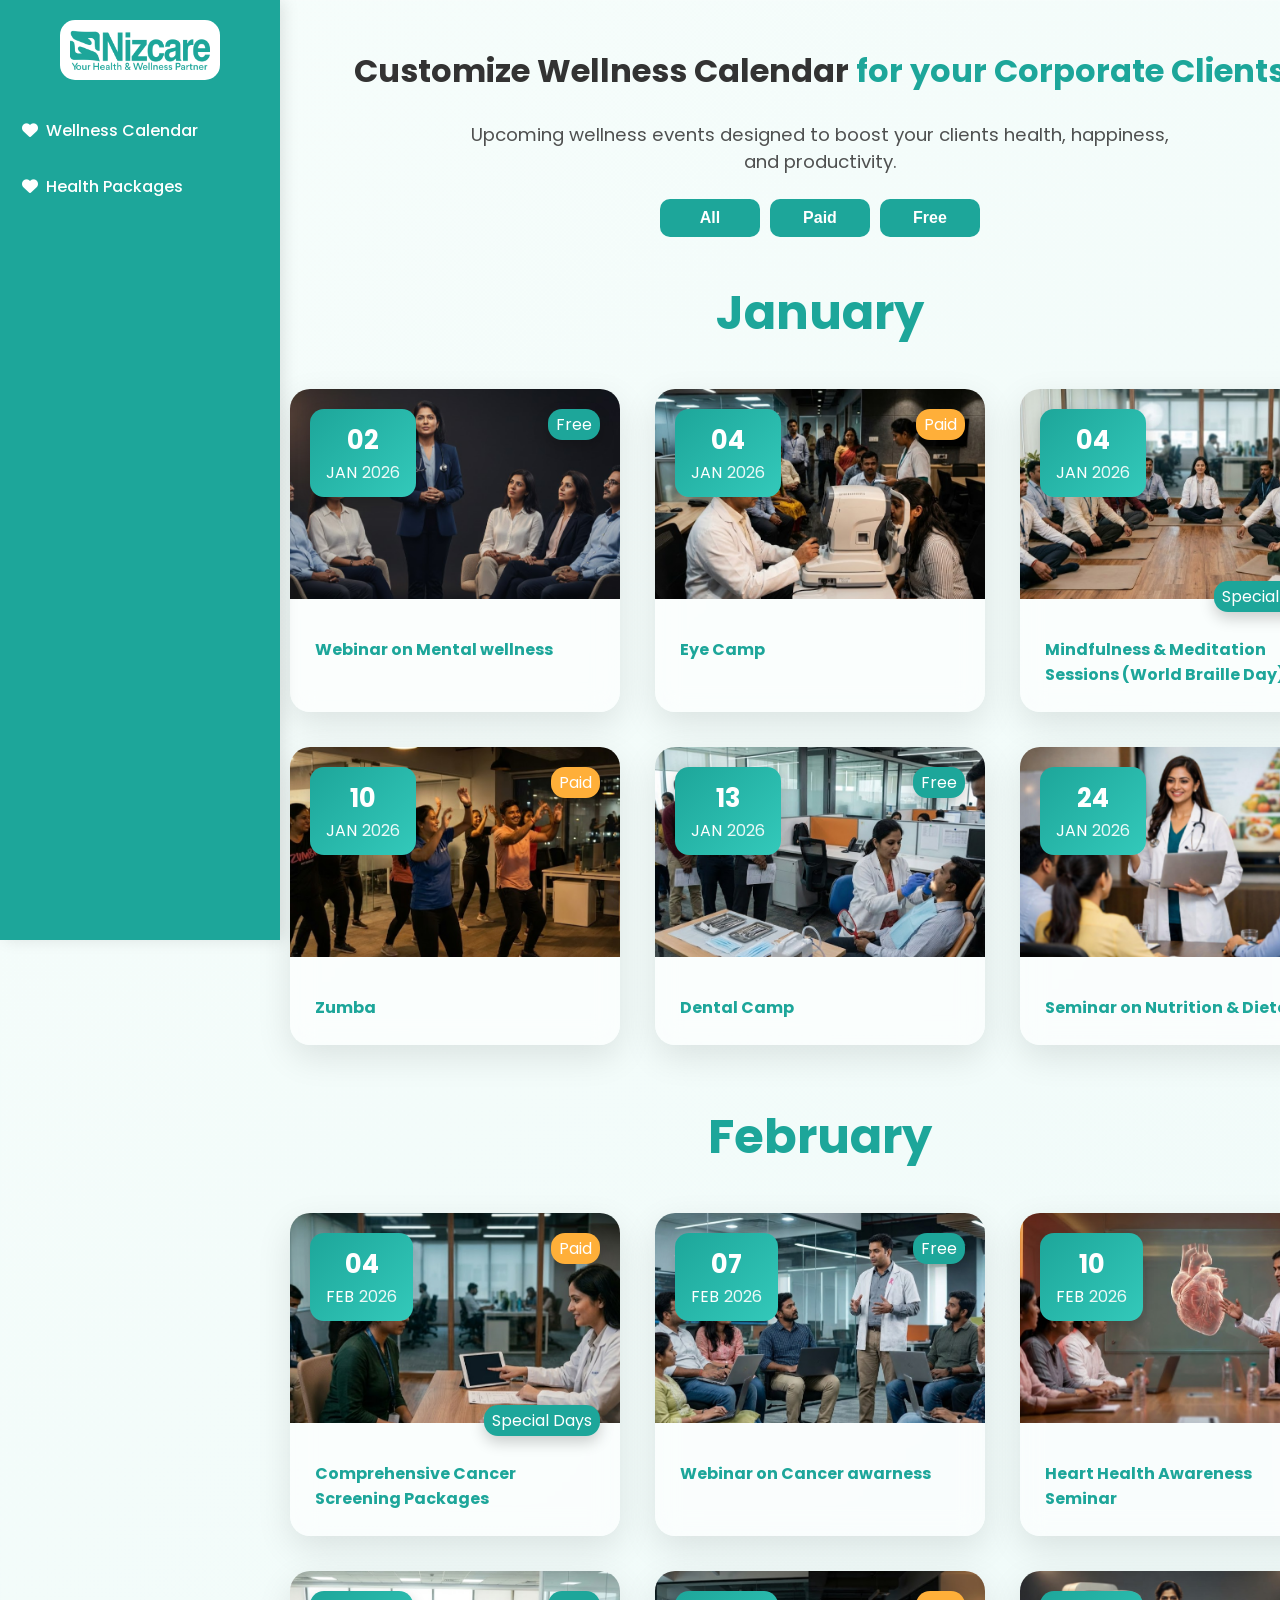
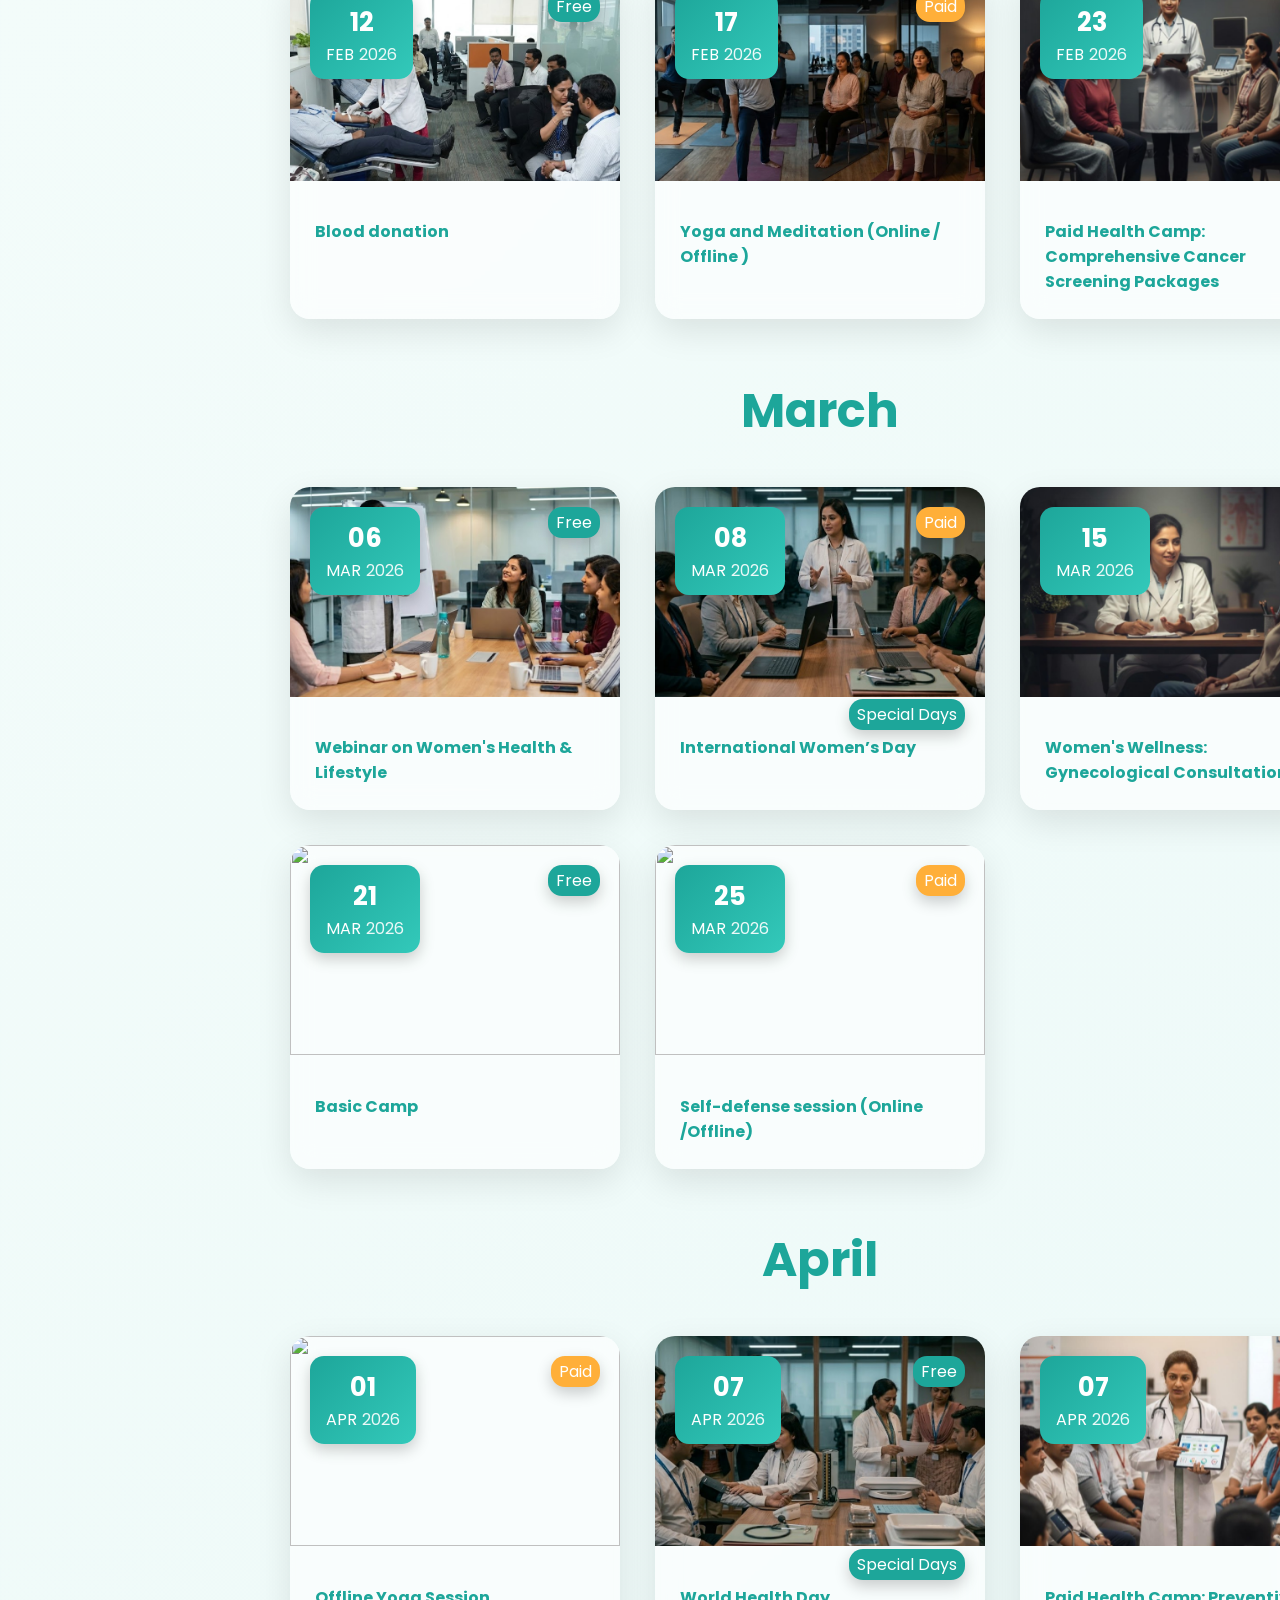
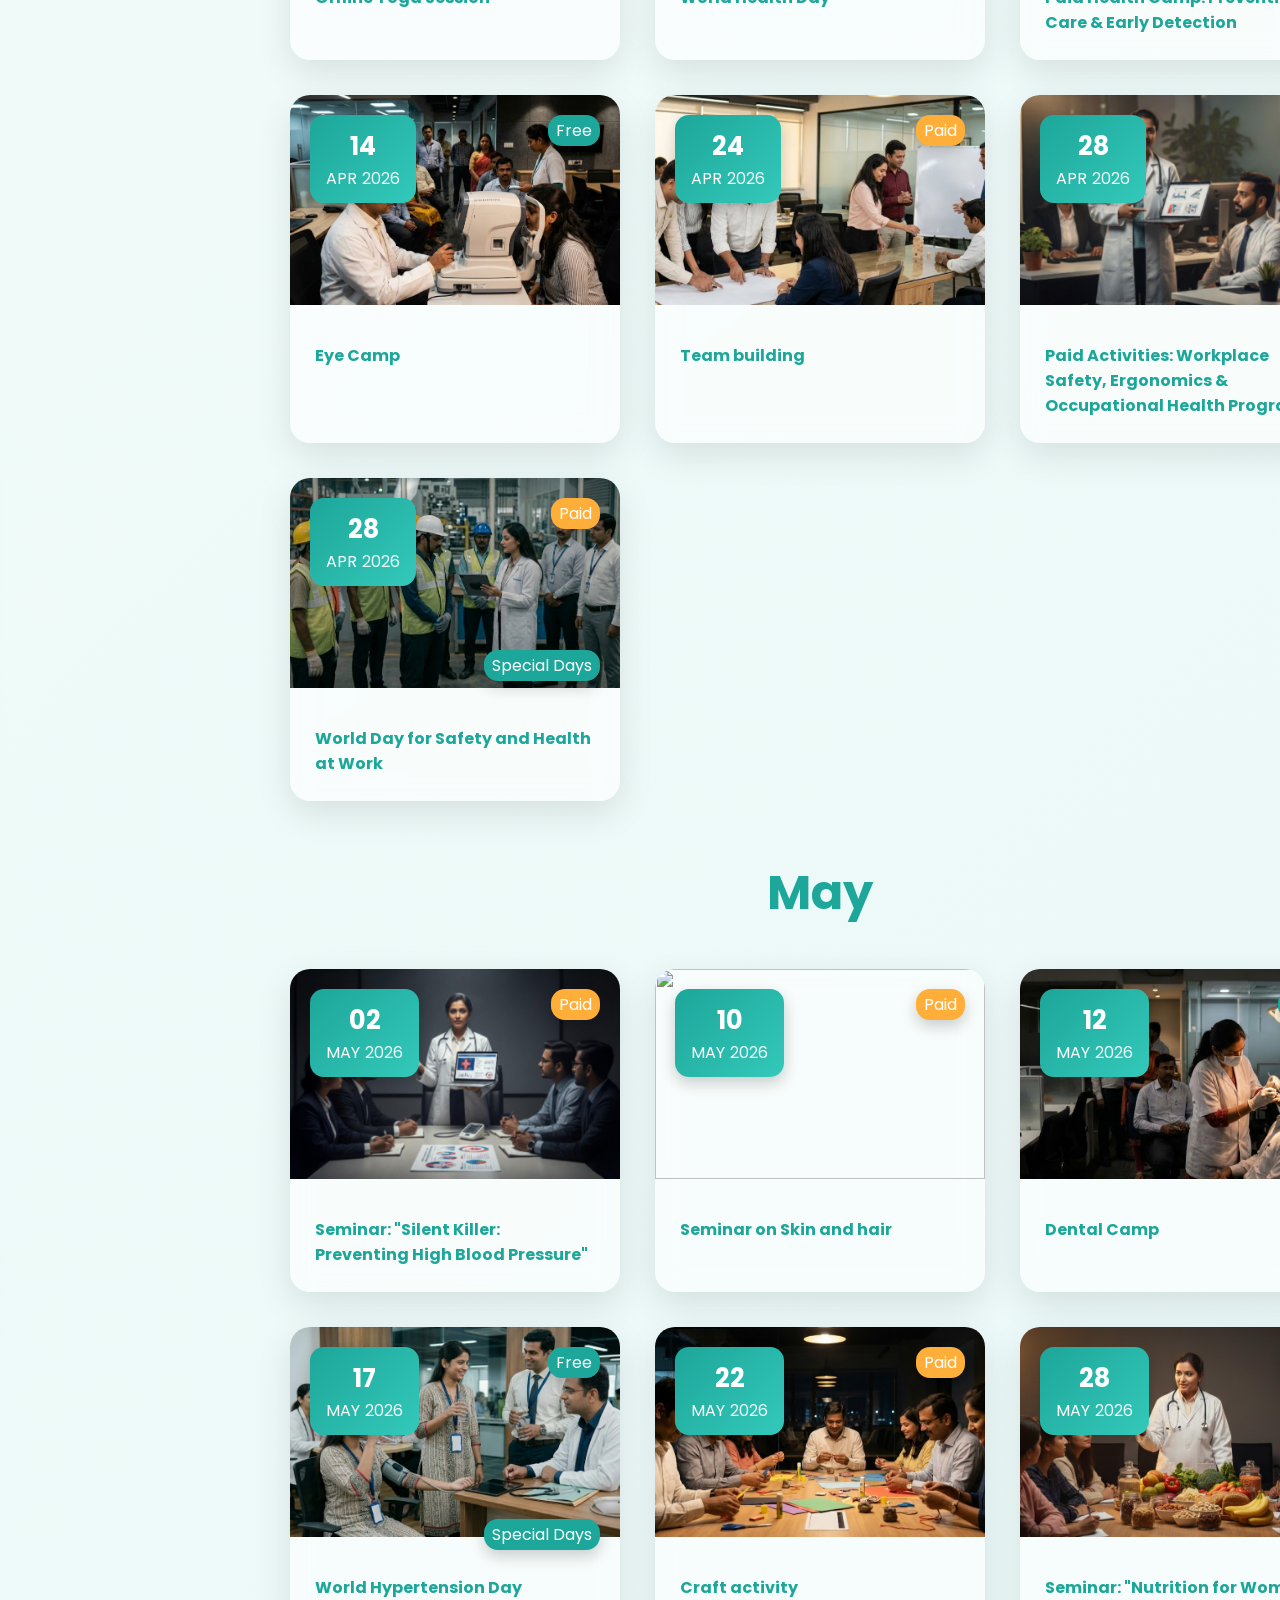
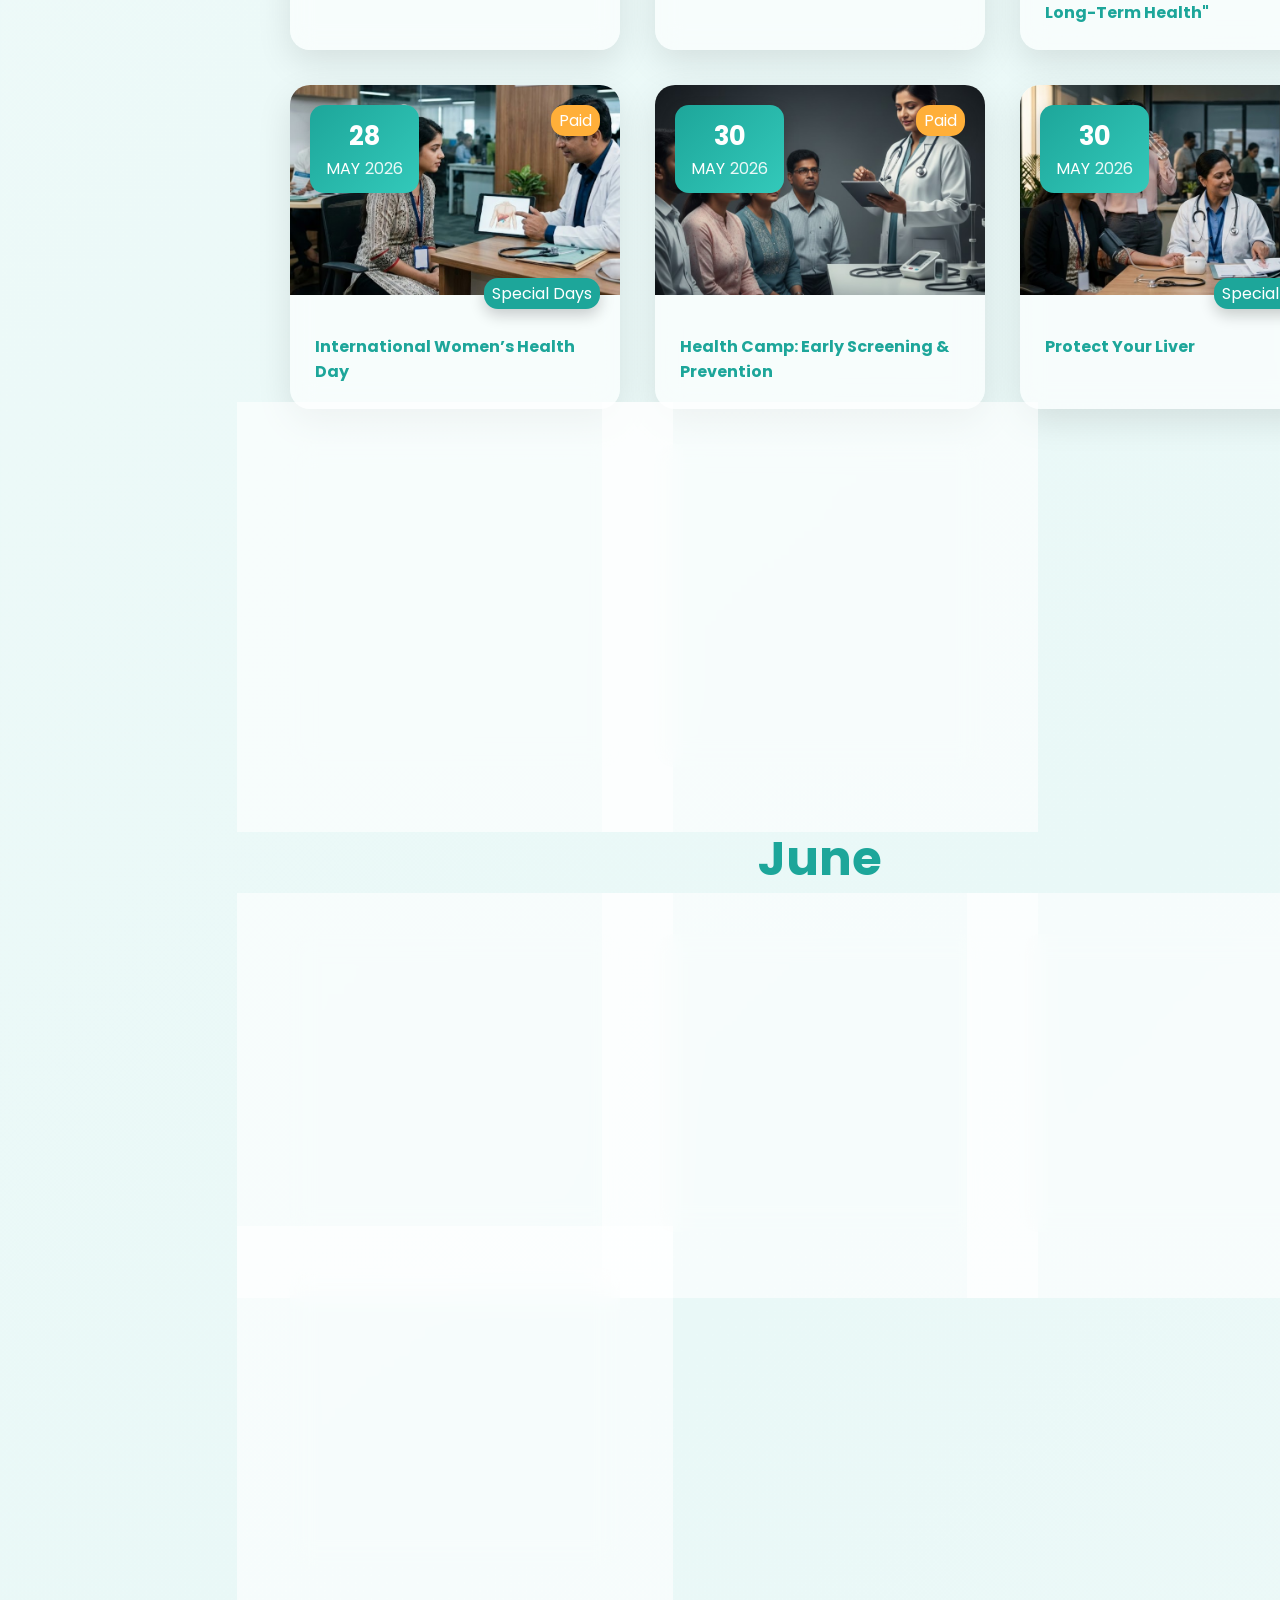
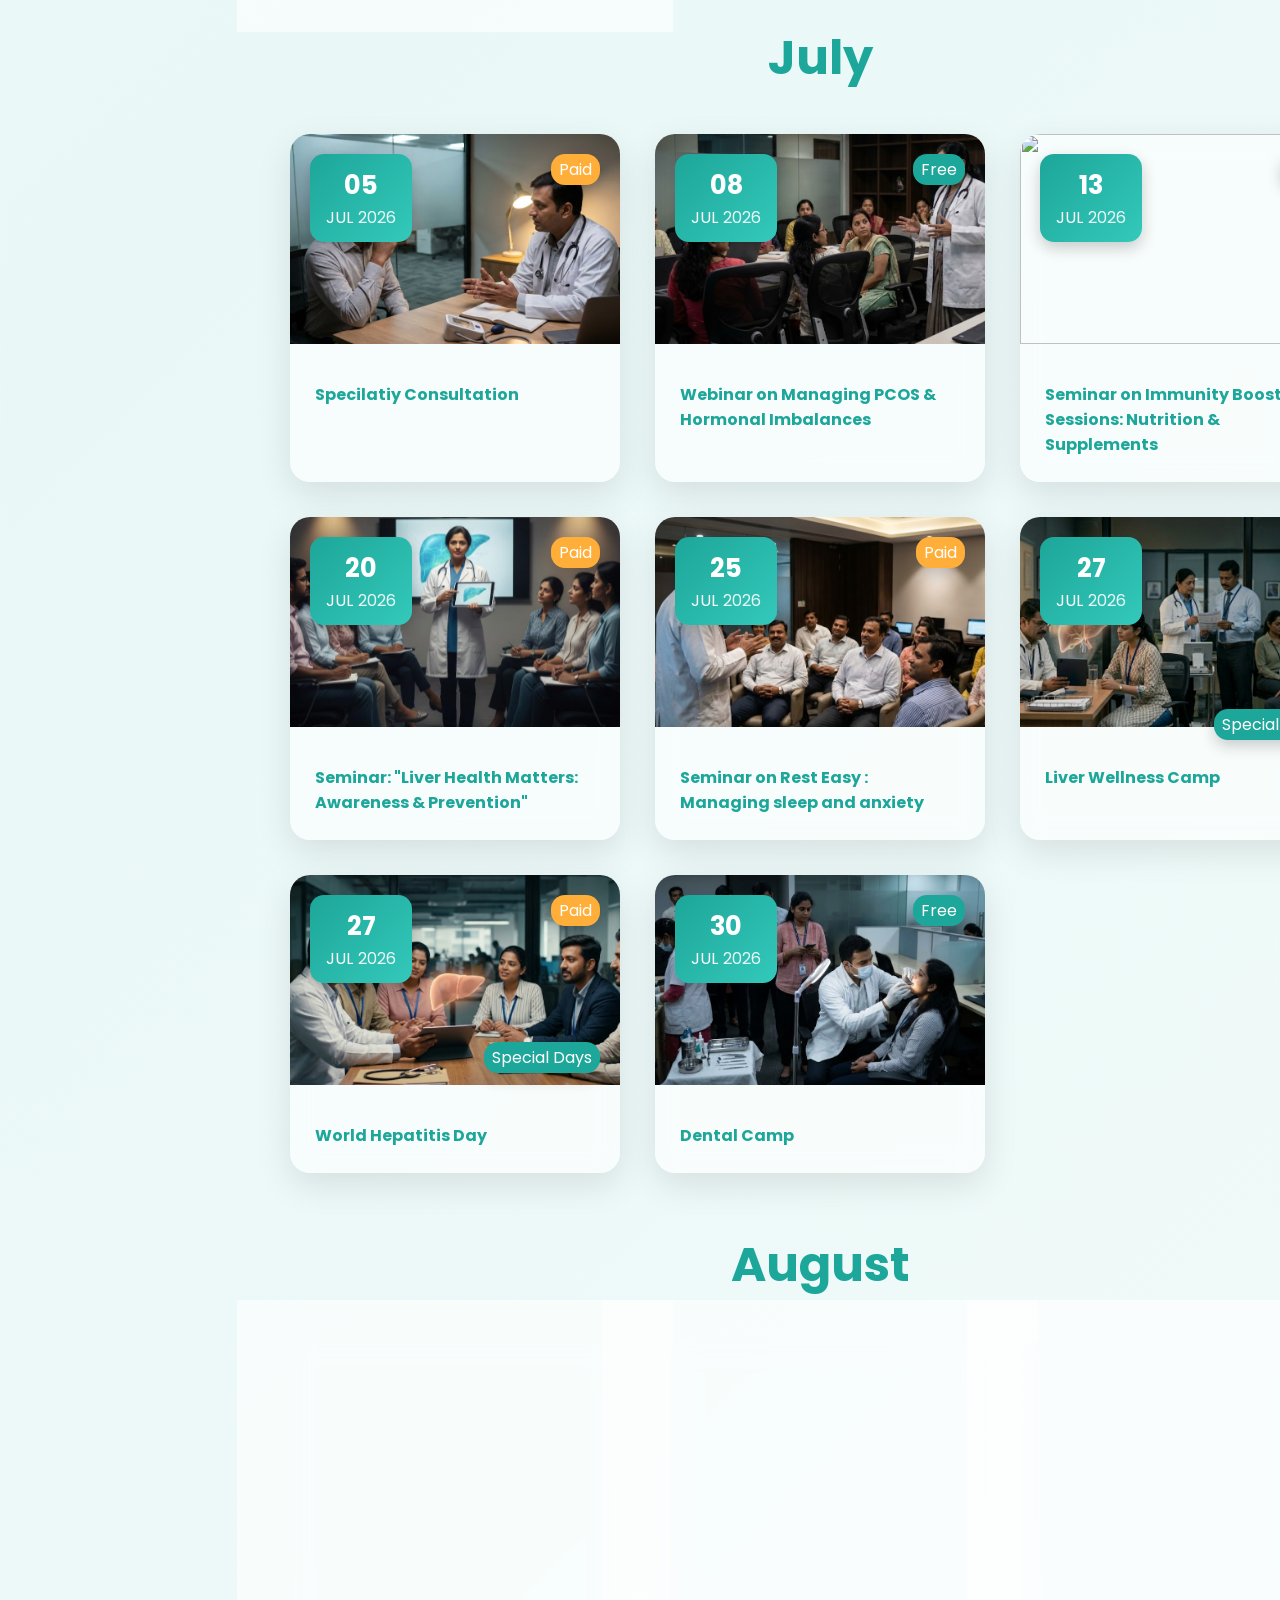
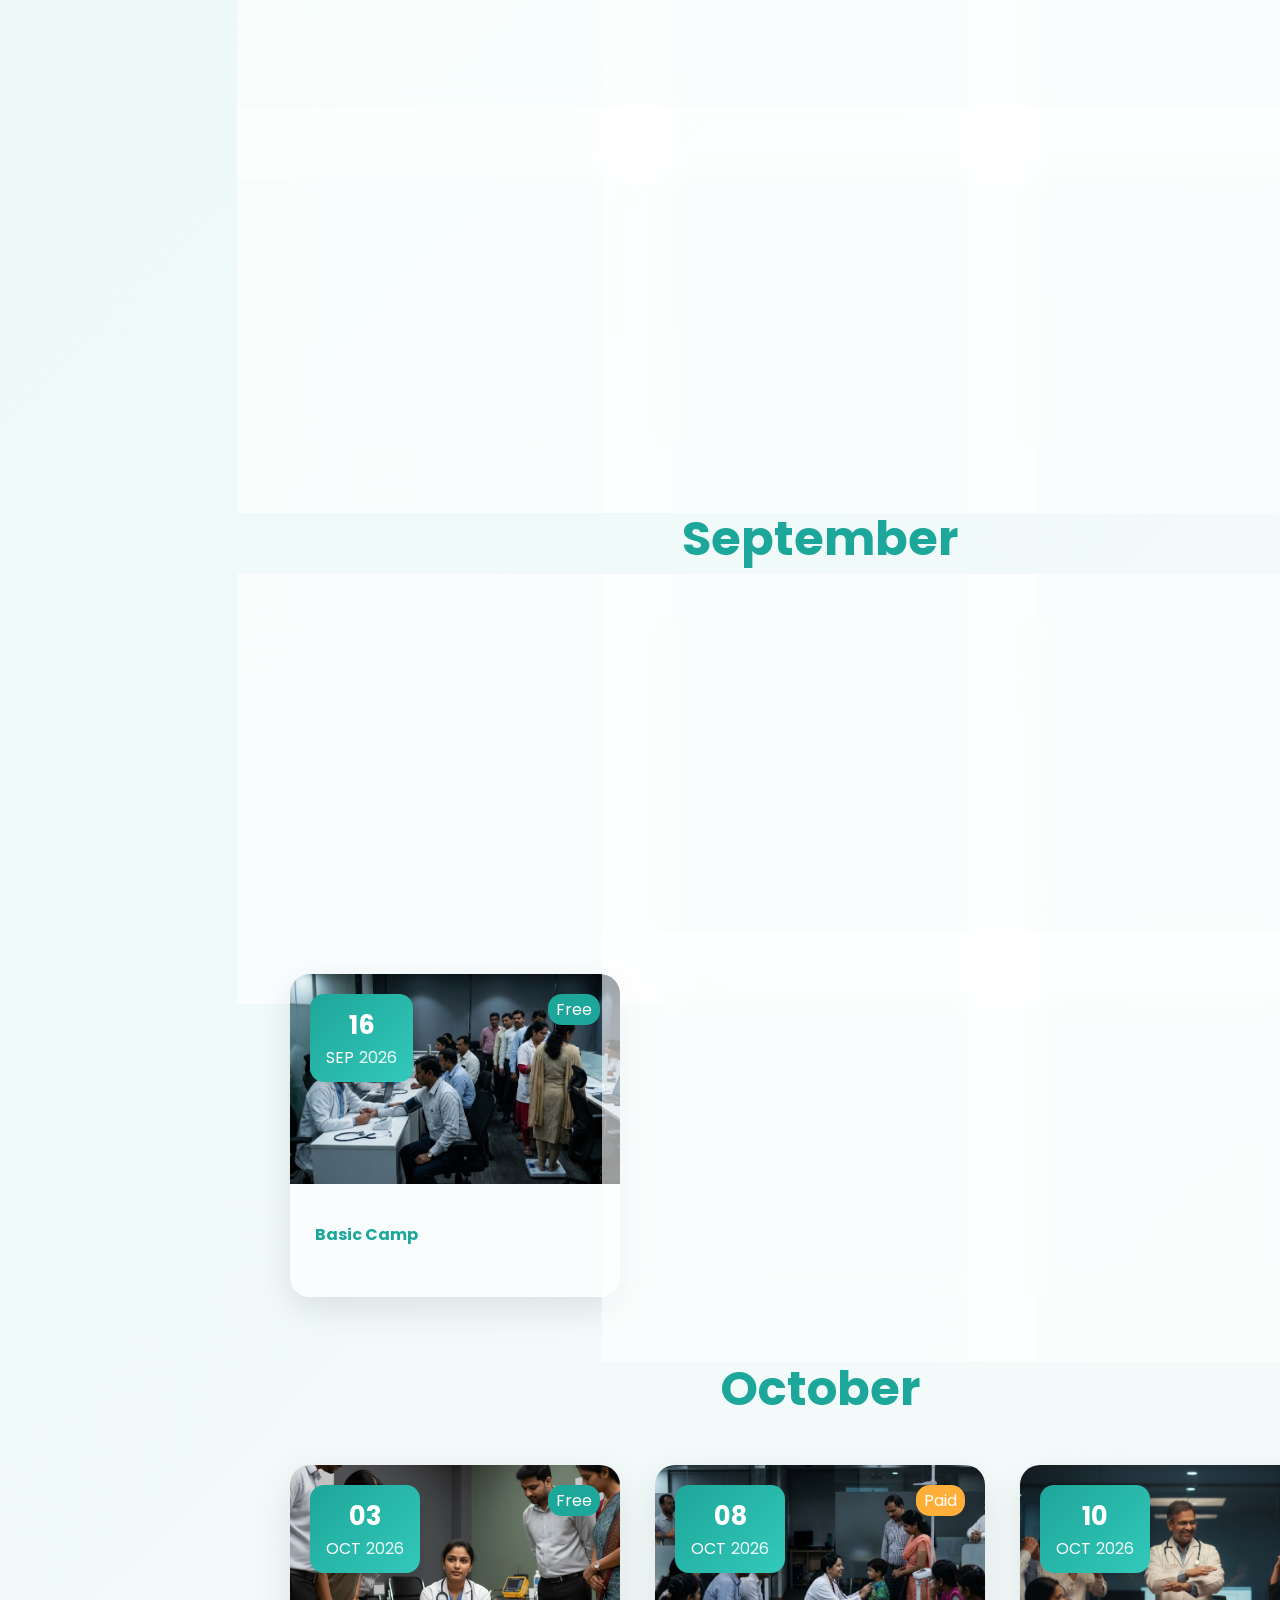
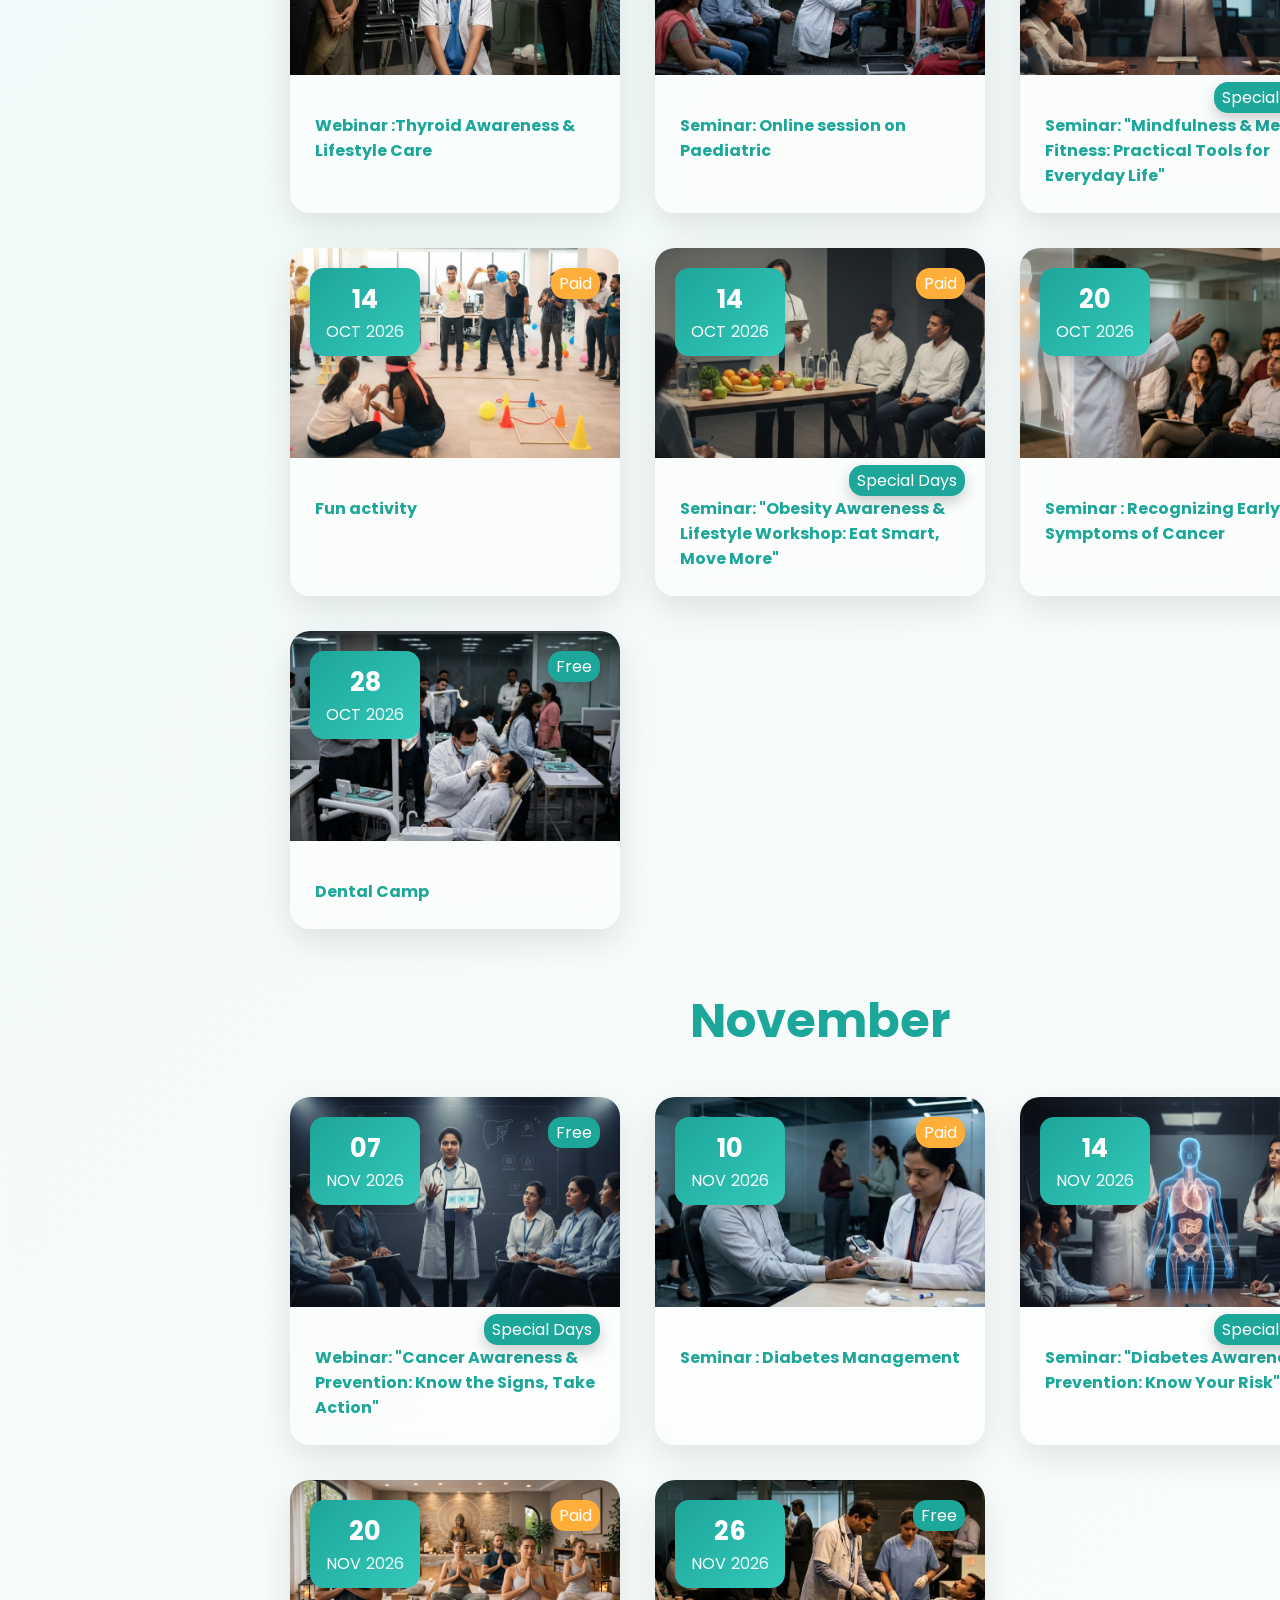
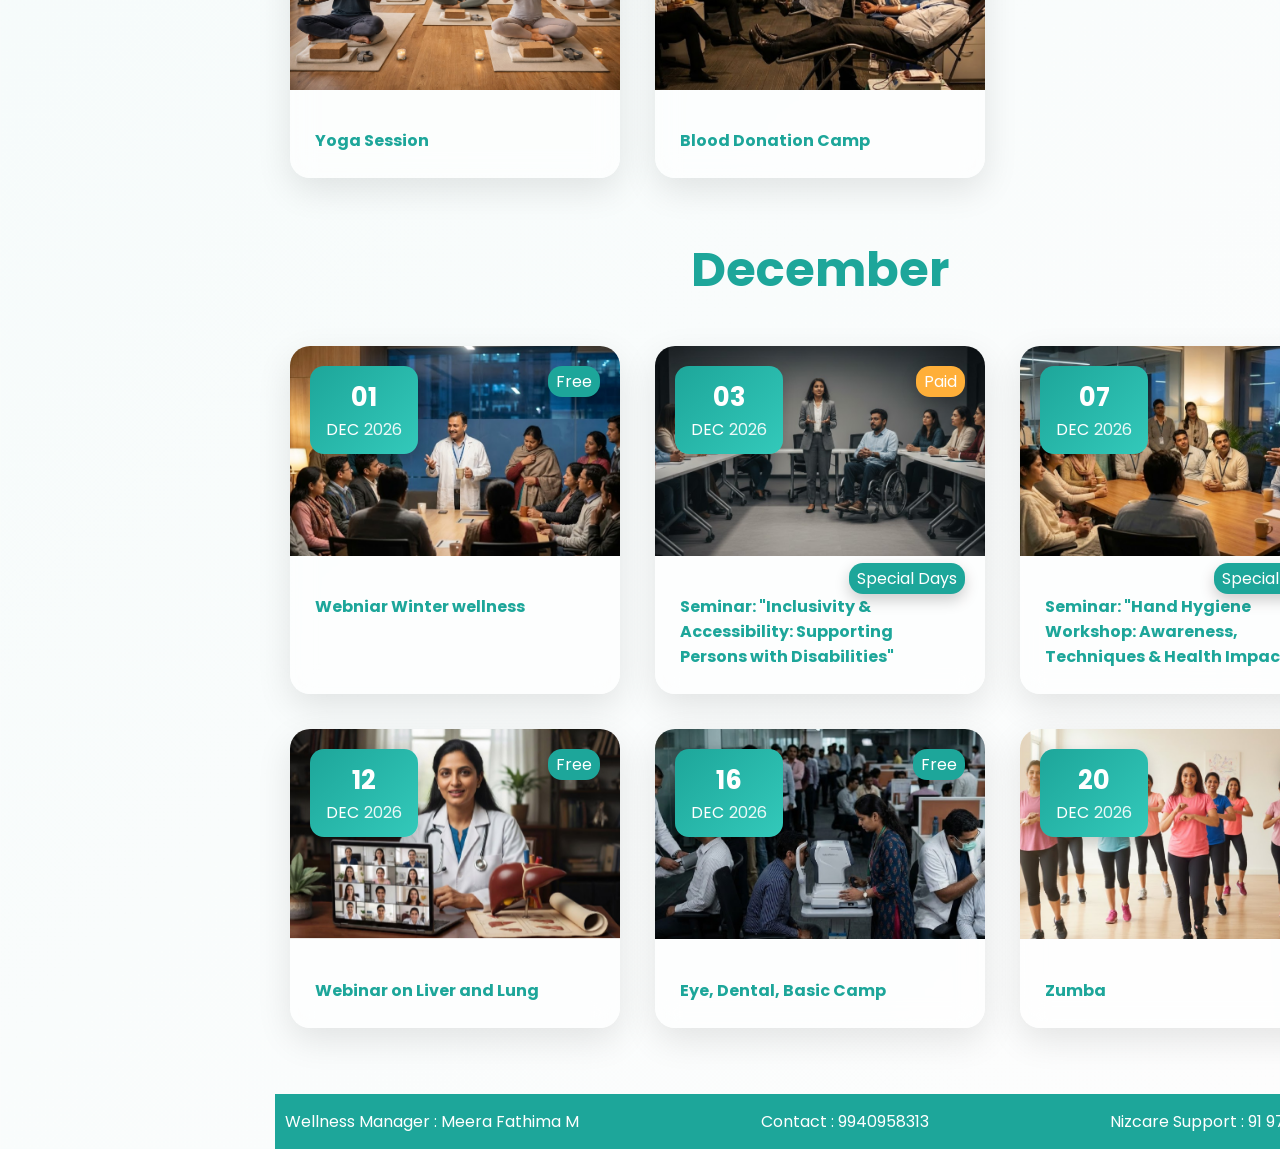
==== commit 8a2b0521: "done" ====
--- a/index.html
+++ b/index.html
@@ -865,6 +865,29 @@
 
                     <div class="calendar-card" data-type="paid">
                         <div class="calendar-date">
+                            <span class="day">20</span><span class="month">Jul</span><span class="year">2026</span>
+                        </div>
+                        <div class="tag-paid"><span>Paid</span></div>
+                        <img src="./assets/wellness-calendar/7/Seminar_ _Liver Health Matters_ Awareness & Prevention_.png"
+                            alt="">
+                        <div class="calendar-content">
+                            <h2>Seminar: "Liver Health Matters: Awareness & Prevention"</h2>
+                        </div>
+                    </div>
+
+                    <!-- <div class="calendar-card" data-type="paid">
+                        <div class="calendar-date">
+                            <span class="day">20</span><span class="month">Jul</span><span class="year">2026</span>
+                        </div>
+                        <div class="tag-paid"><span>Paid</span></div>
+                        <img src="./assets/wellness-calendar/7/Health Camp_ Early Detection & Prevention.png" alt="">
+                        <div class="calendar-content">
+                            <h2>Health Camp: Early Detection & Prevention</h2>
+                        </div>
+                    </div> -->
+
+                    <div class="calendar-card" data-type="paid">
+                        <div class="calendar-date">
                             <span class="day">25</span><span class="month">Jul</span><span class="year">2026</span>
                         </div>
                         <div class="tag-paid"><span>Paid</span></div>
@@ -876,17 +899,6 @@
 
                     <div class="calendar-card" data-type="paid">
                         <div class="calendar-date">
-                            <span class="day">20</span><span class="month">Jul</span><span class="year">2026</span>
-                        </div>
-                        <div class="tag-paid"><span>Paid</span></div>
-                        <img src="./assets/wellness-calendar/7/Health Camp_ Early Detection & Prevention.png" alt="">
-                        <div class="calendar-content">
-                            <h2>Health Camp: Early Detection & Prevention</h2>
-                        </div>
-                    </div>
-
-                    <div class="calendar-card" data-type="paid">
-                        <div class="calendar-date">
                             <span class="day">27</span><span class="month">Jul</span><span class="year">2026</span>
                         </div>
                         <div class="tag-paid"><span>Paid</span></div>
@@ -894,18 +906,6 @@
                         <img src="./assets/wellness-calendar/special/Liver Wellness Camp.png" alt="">
                         <div class="calendar-content">
                             <h2>Liver Wellness Camp</h2>
-                        </div>
-                    </div>
-
-                    <div class="calendar-card" data-type="paid">
-                        <div class="calendar-date">
-                            <span class="day">28</span><span class="month">Jul</span><span class="year">2026</span>
-                        </div>
-                        <div class="tag-paid"><span>Paid</span></div>
-                        <img src="./assets/wellness-calendar/7/Seminar_ _Liver Health Matters_ Awareness & Prevention_.png"
-                            alt="">
-                        <div class="calendar-content">
-                            <h2>Seminar: "Liver Health Matters: Awareness & Prevention"</h2>
                         </div>
                     </div>
 
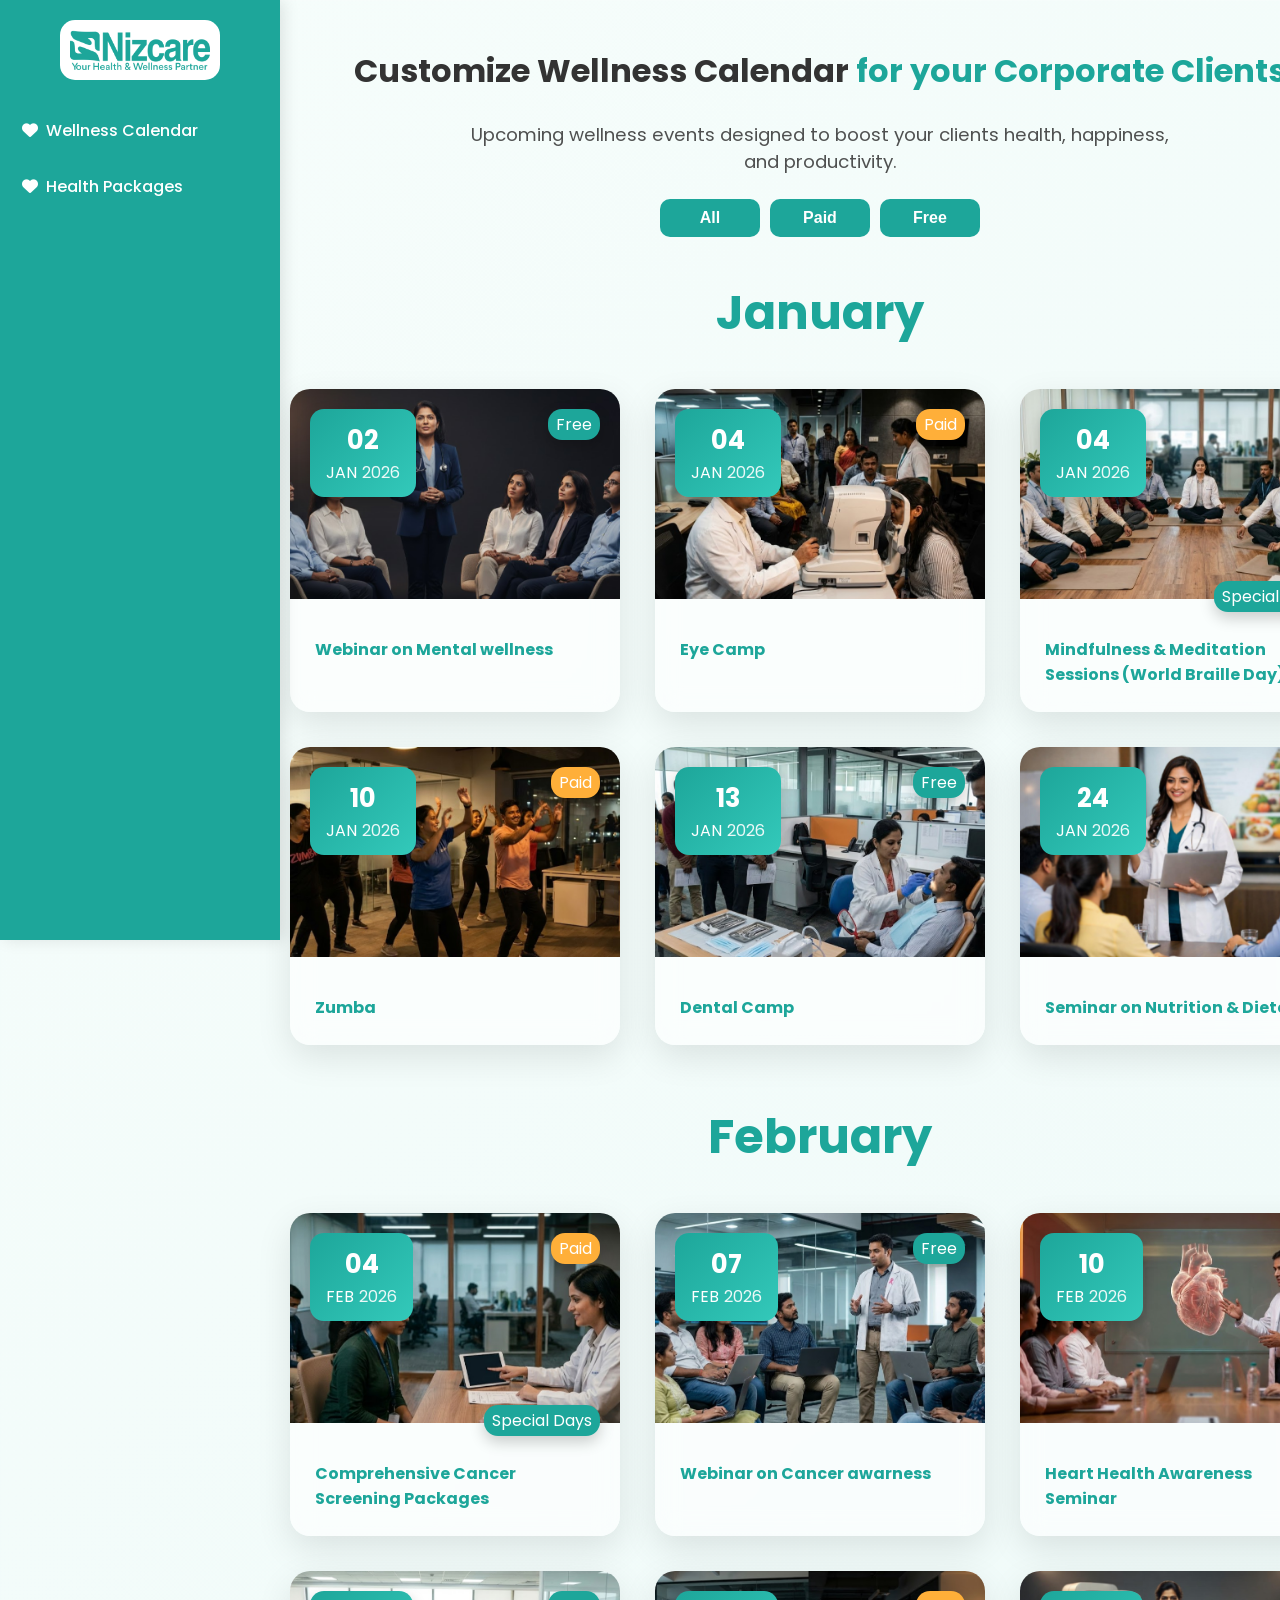
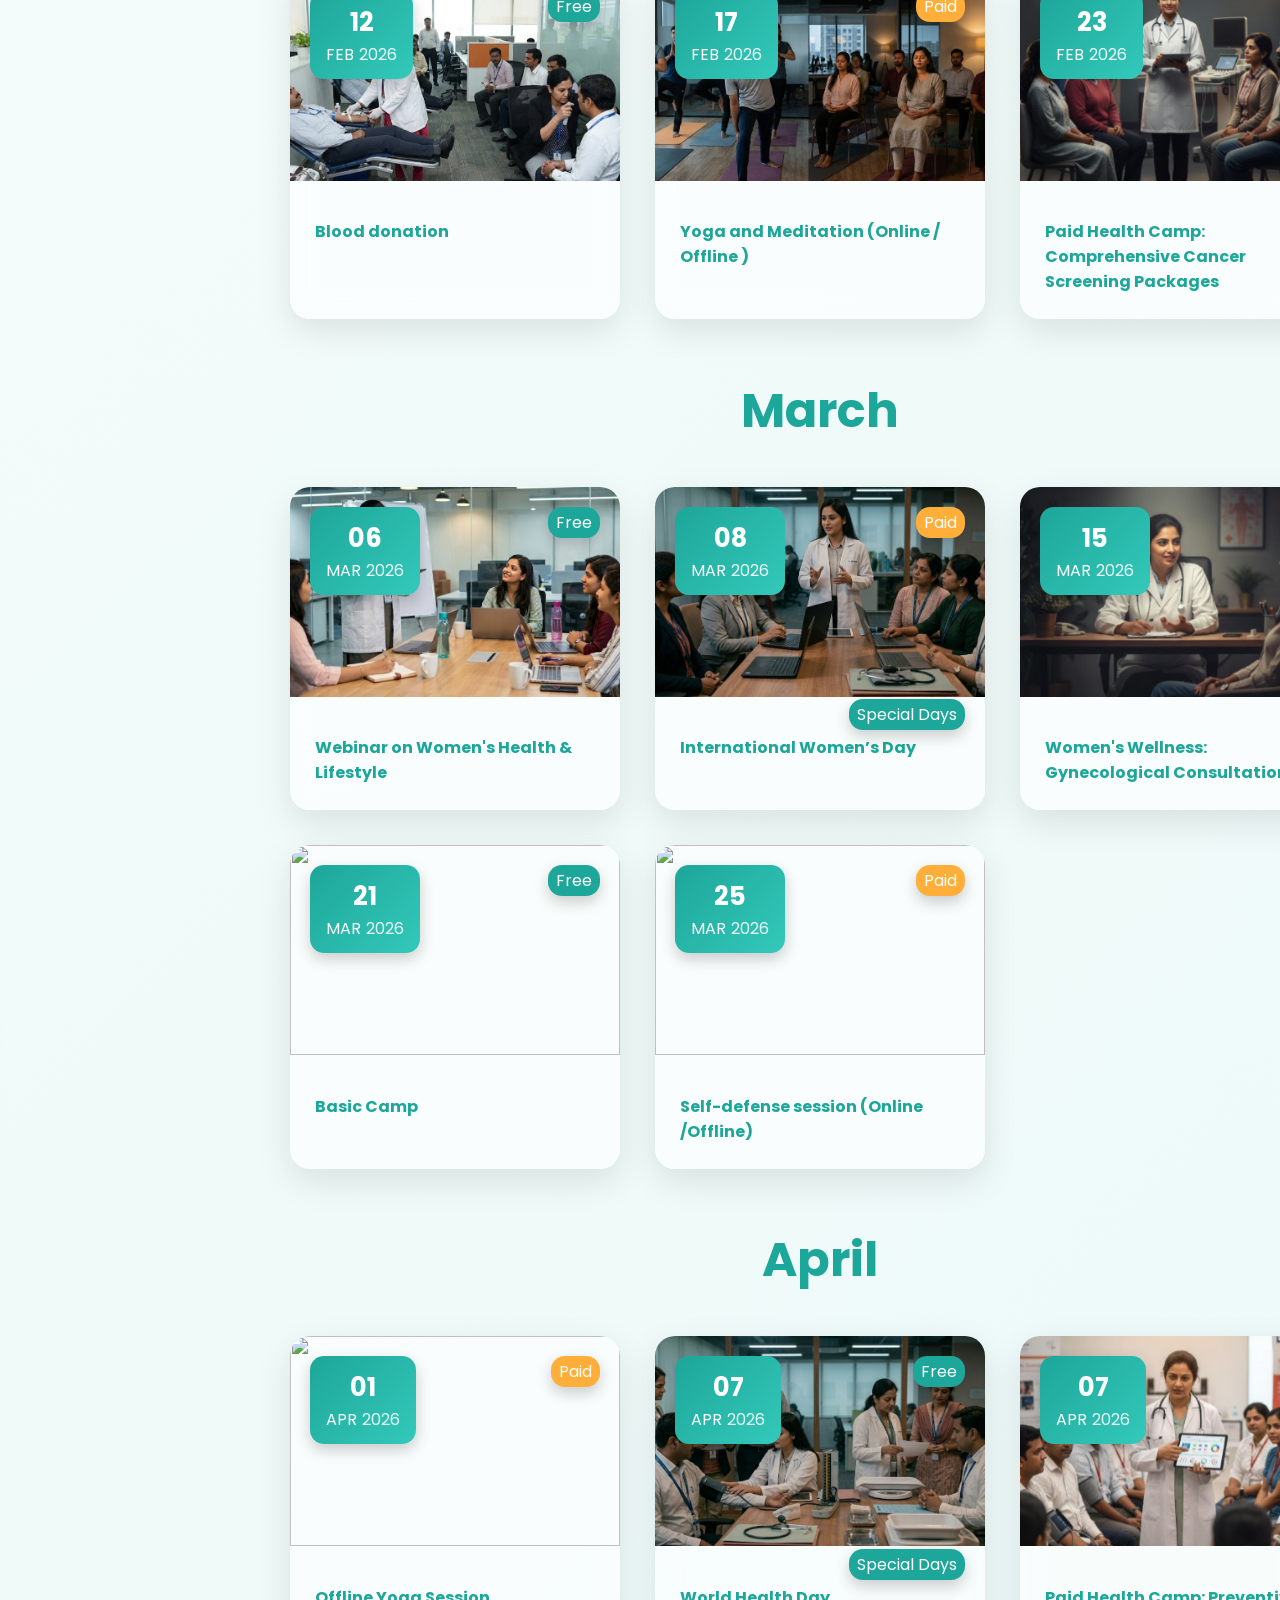
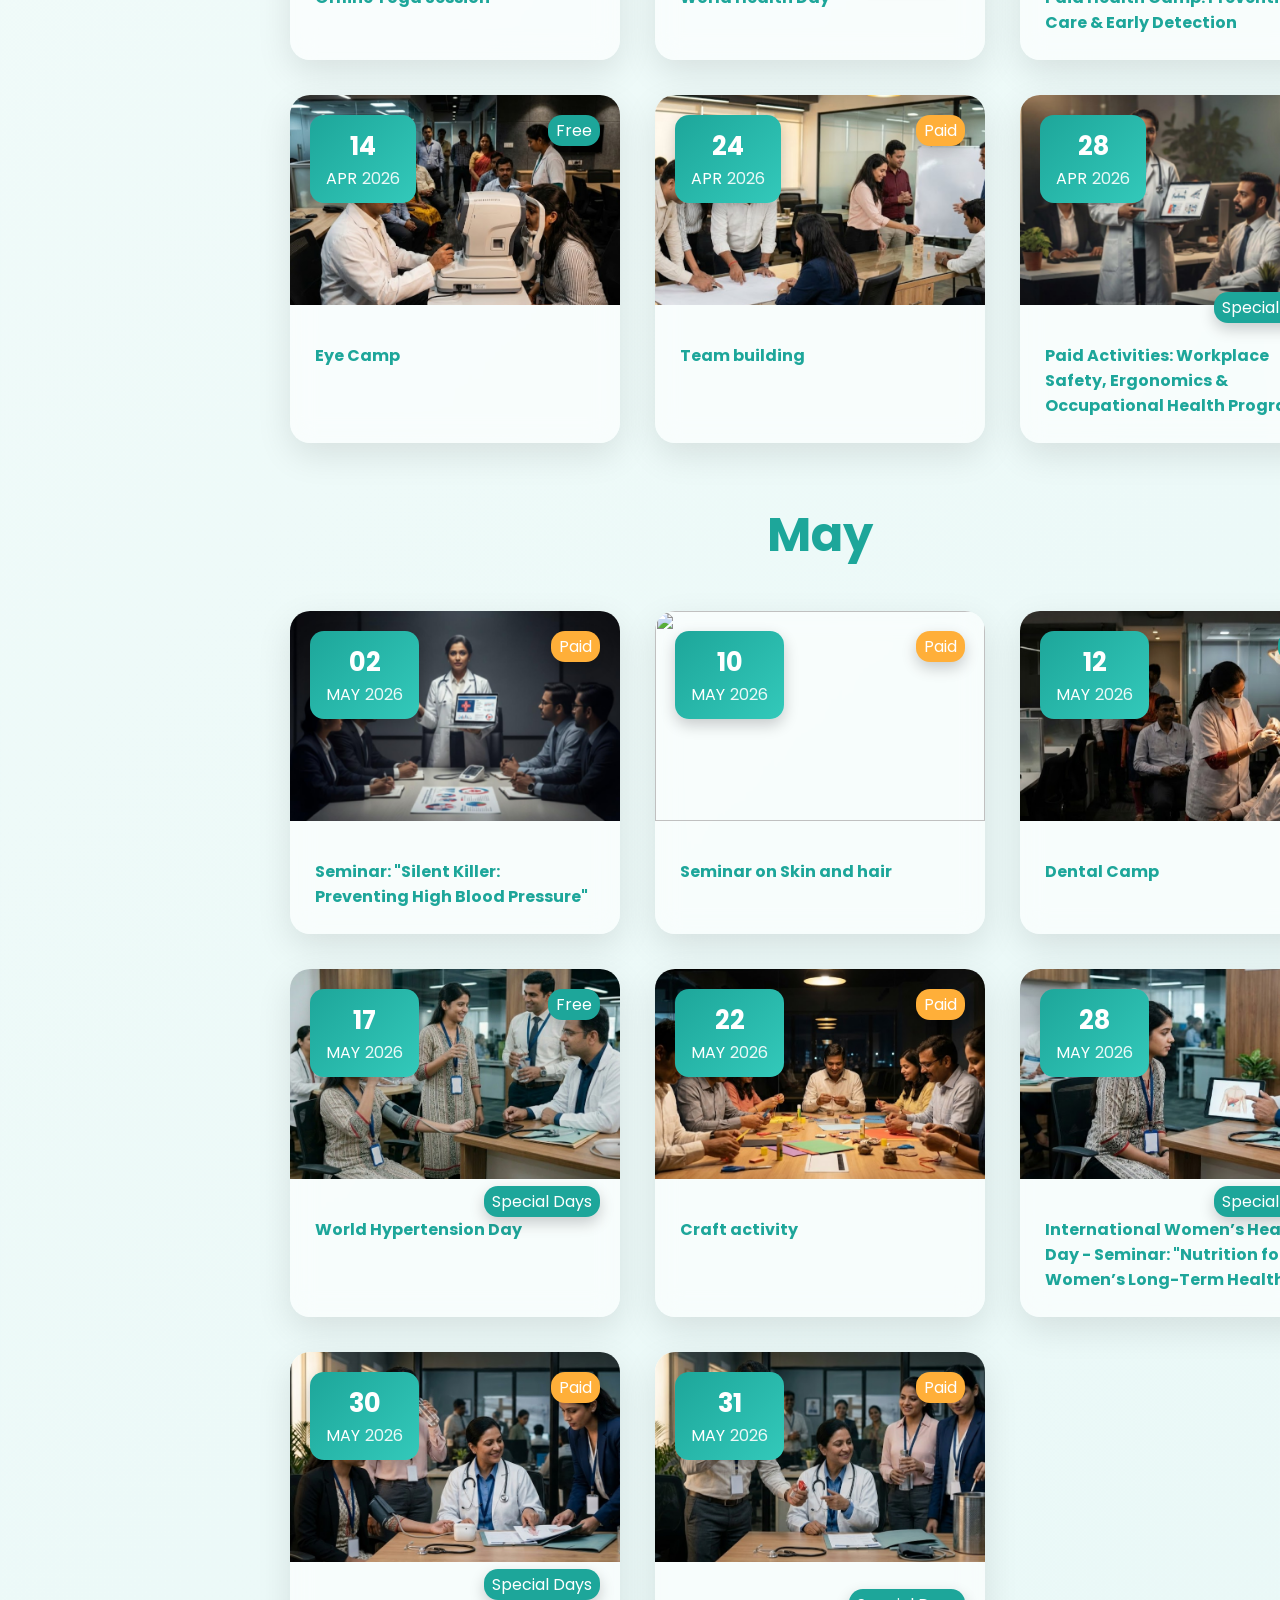
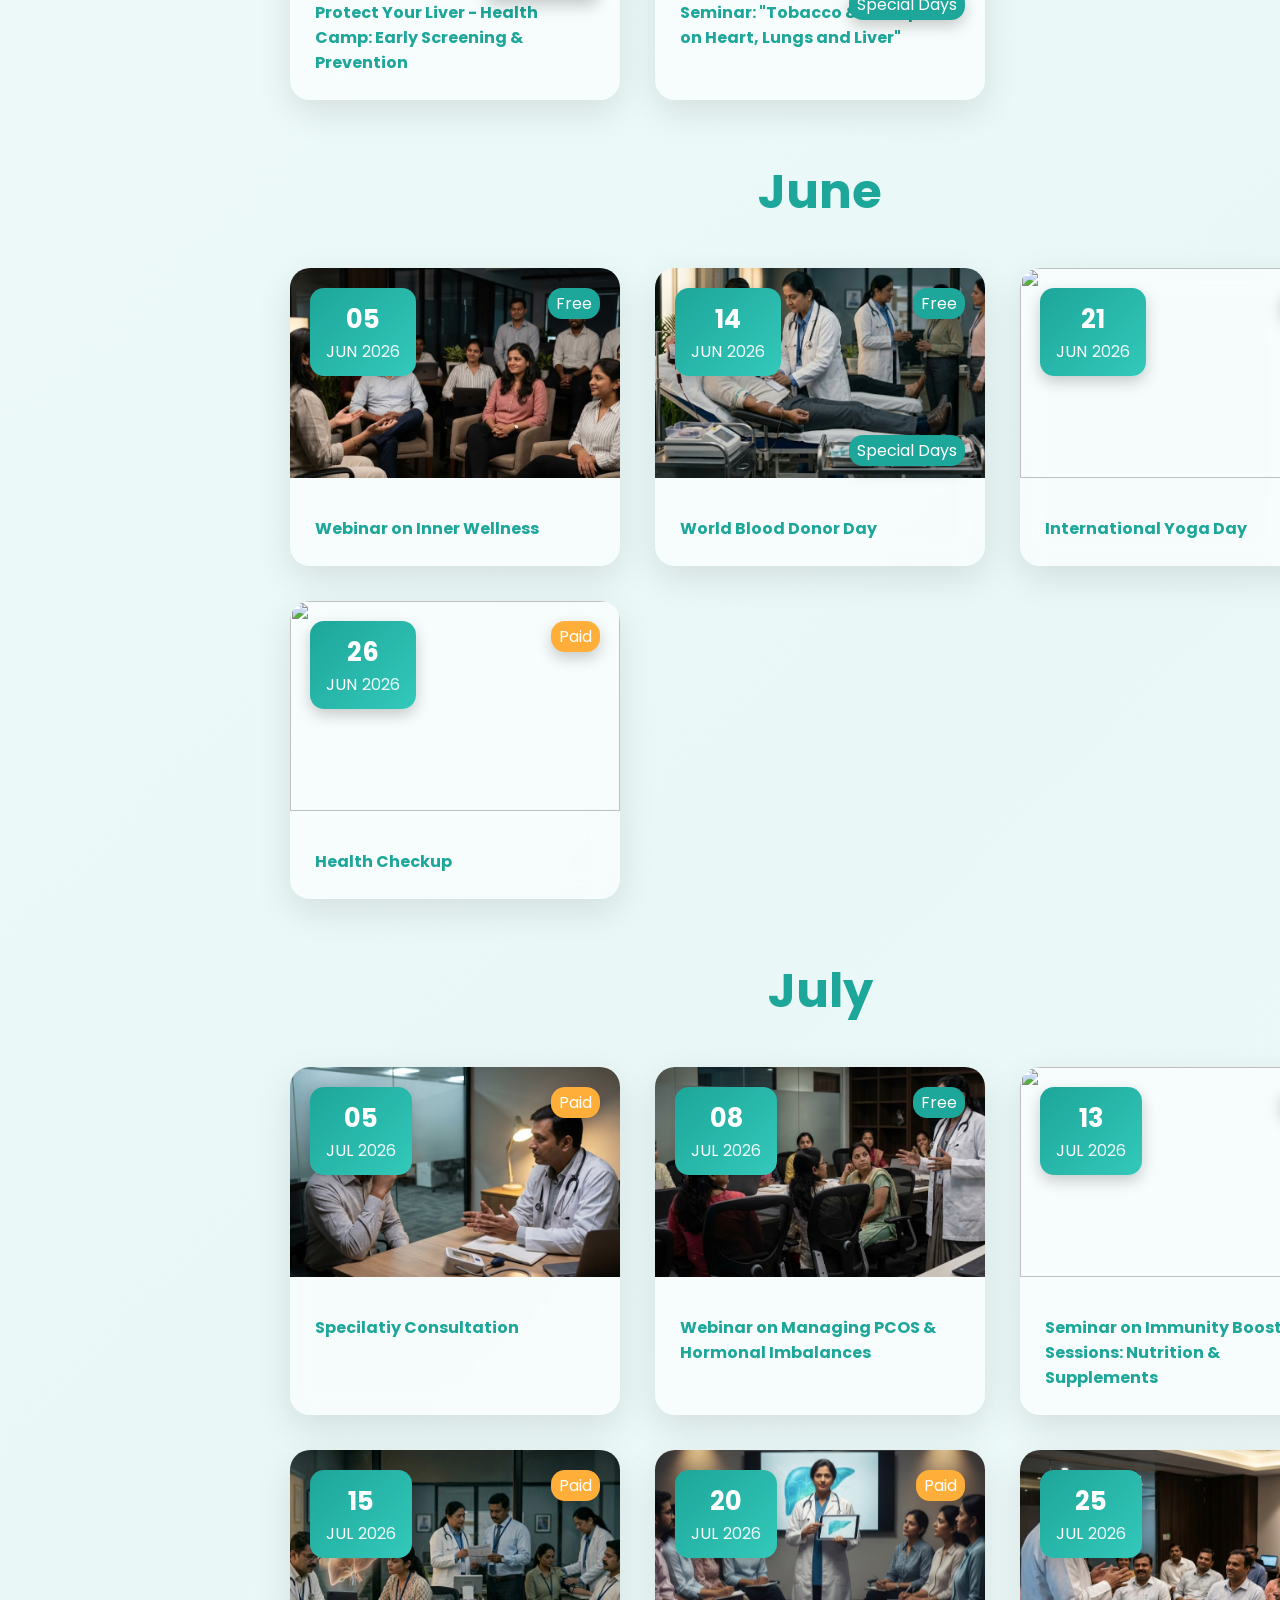
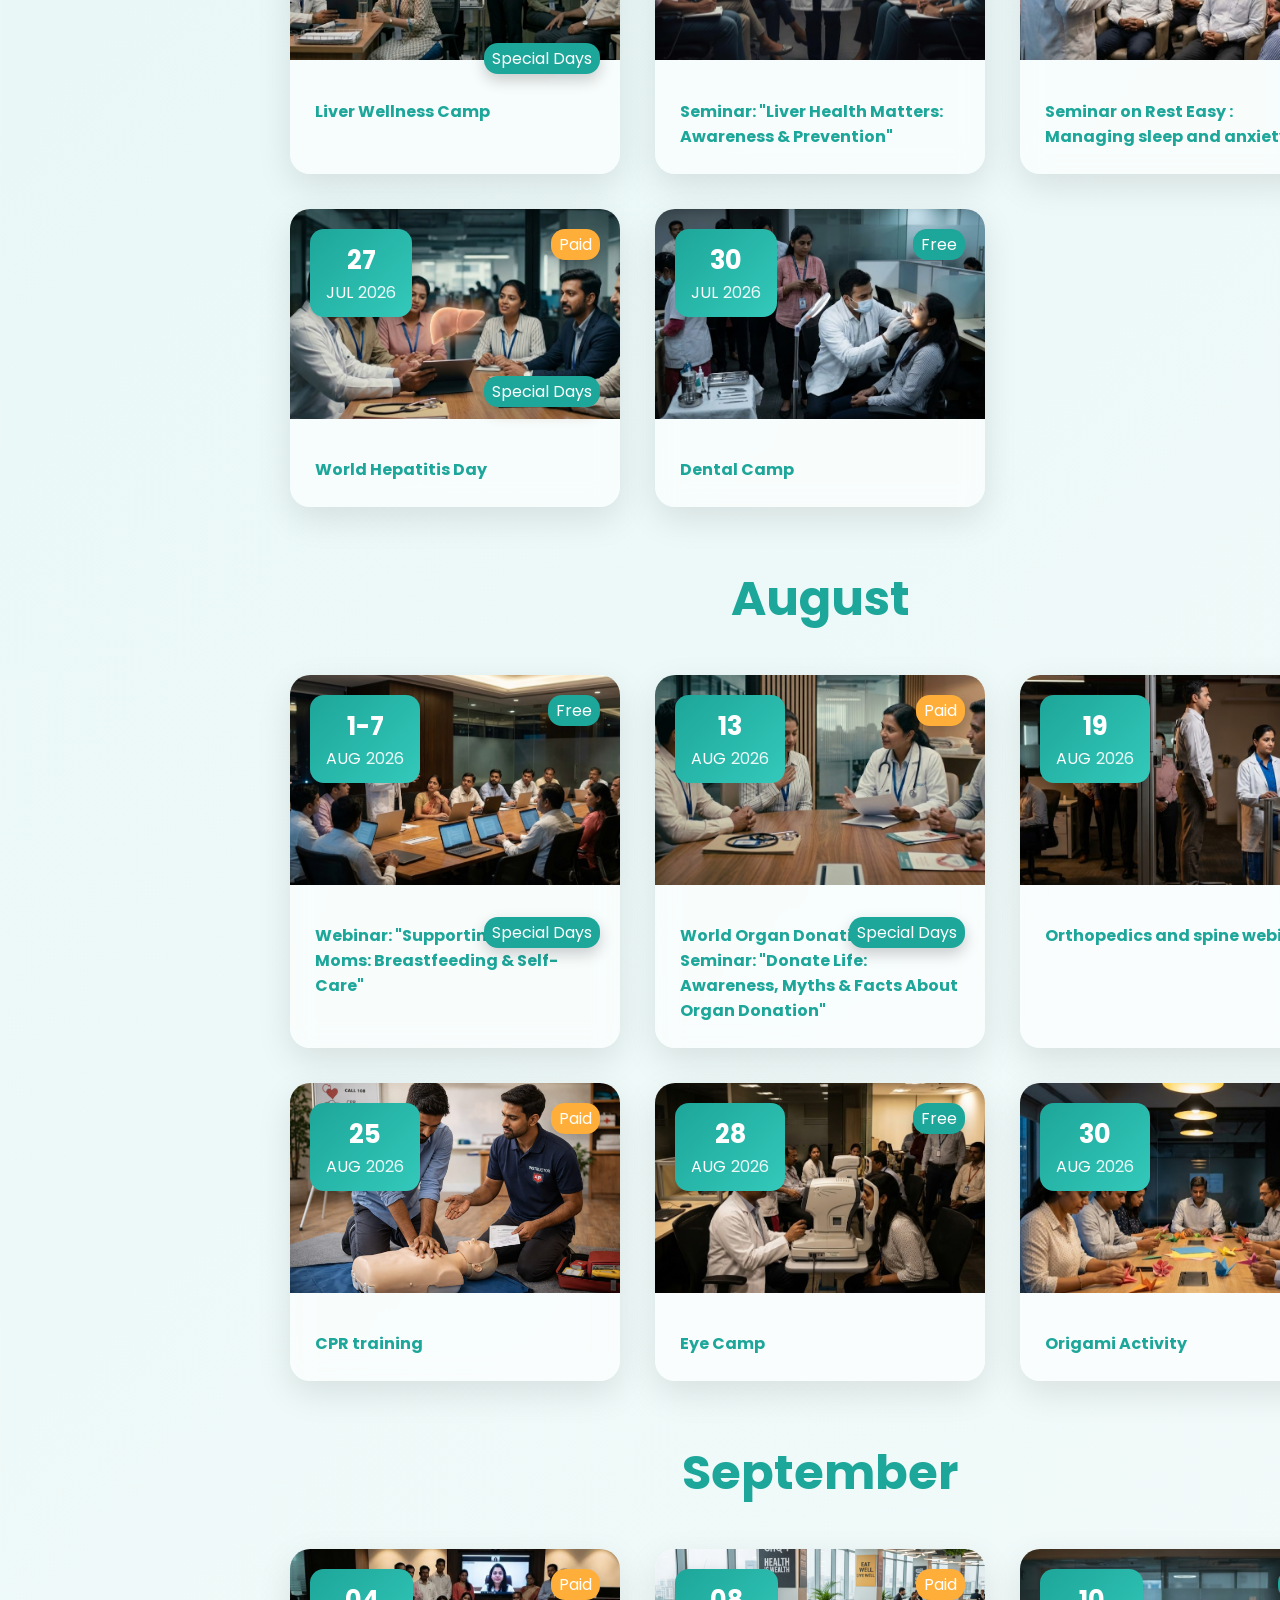
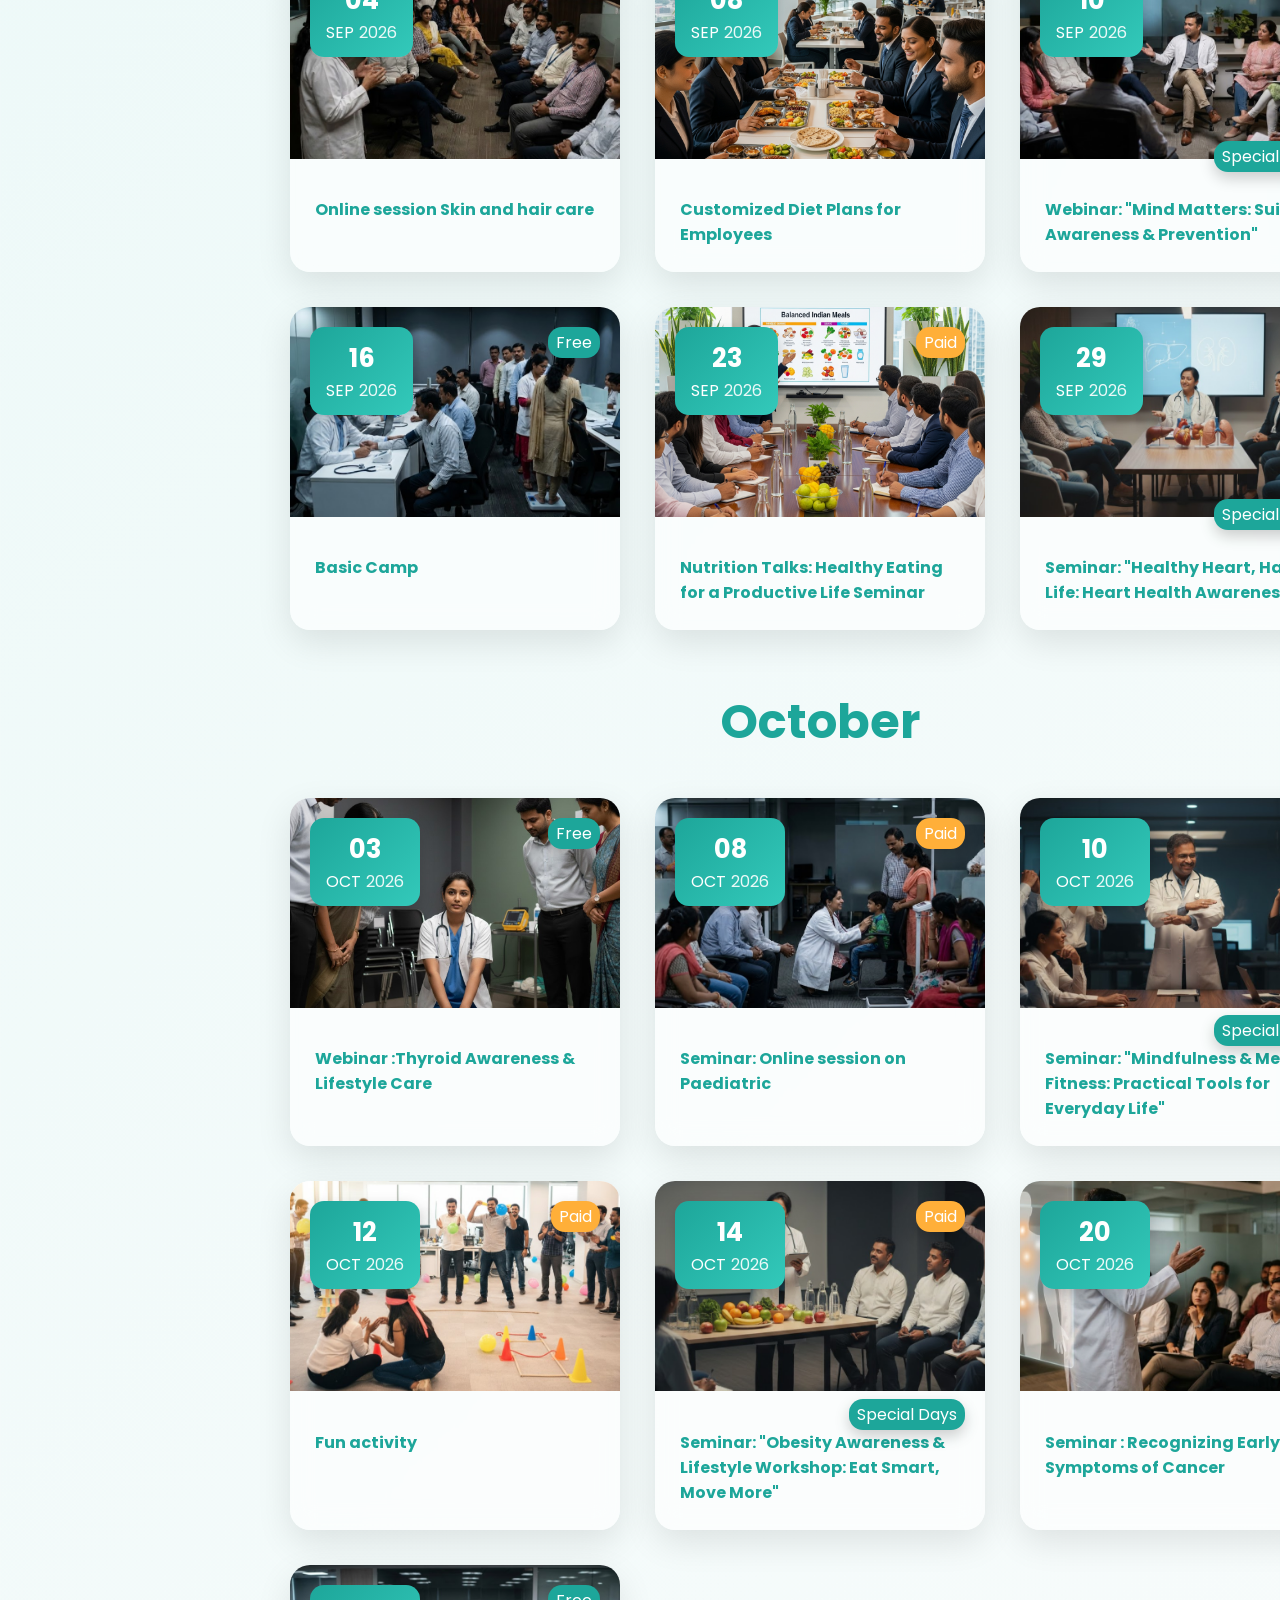
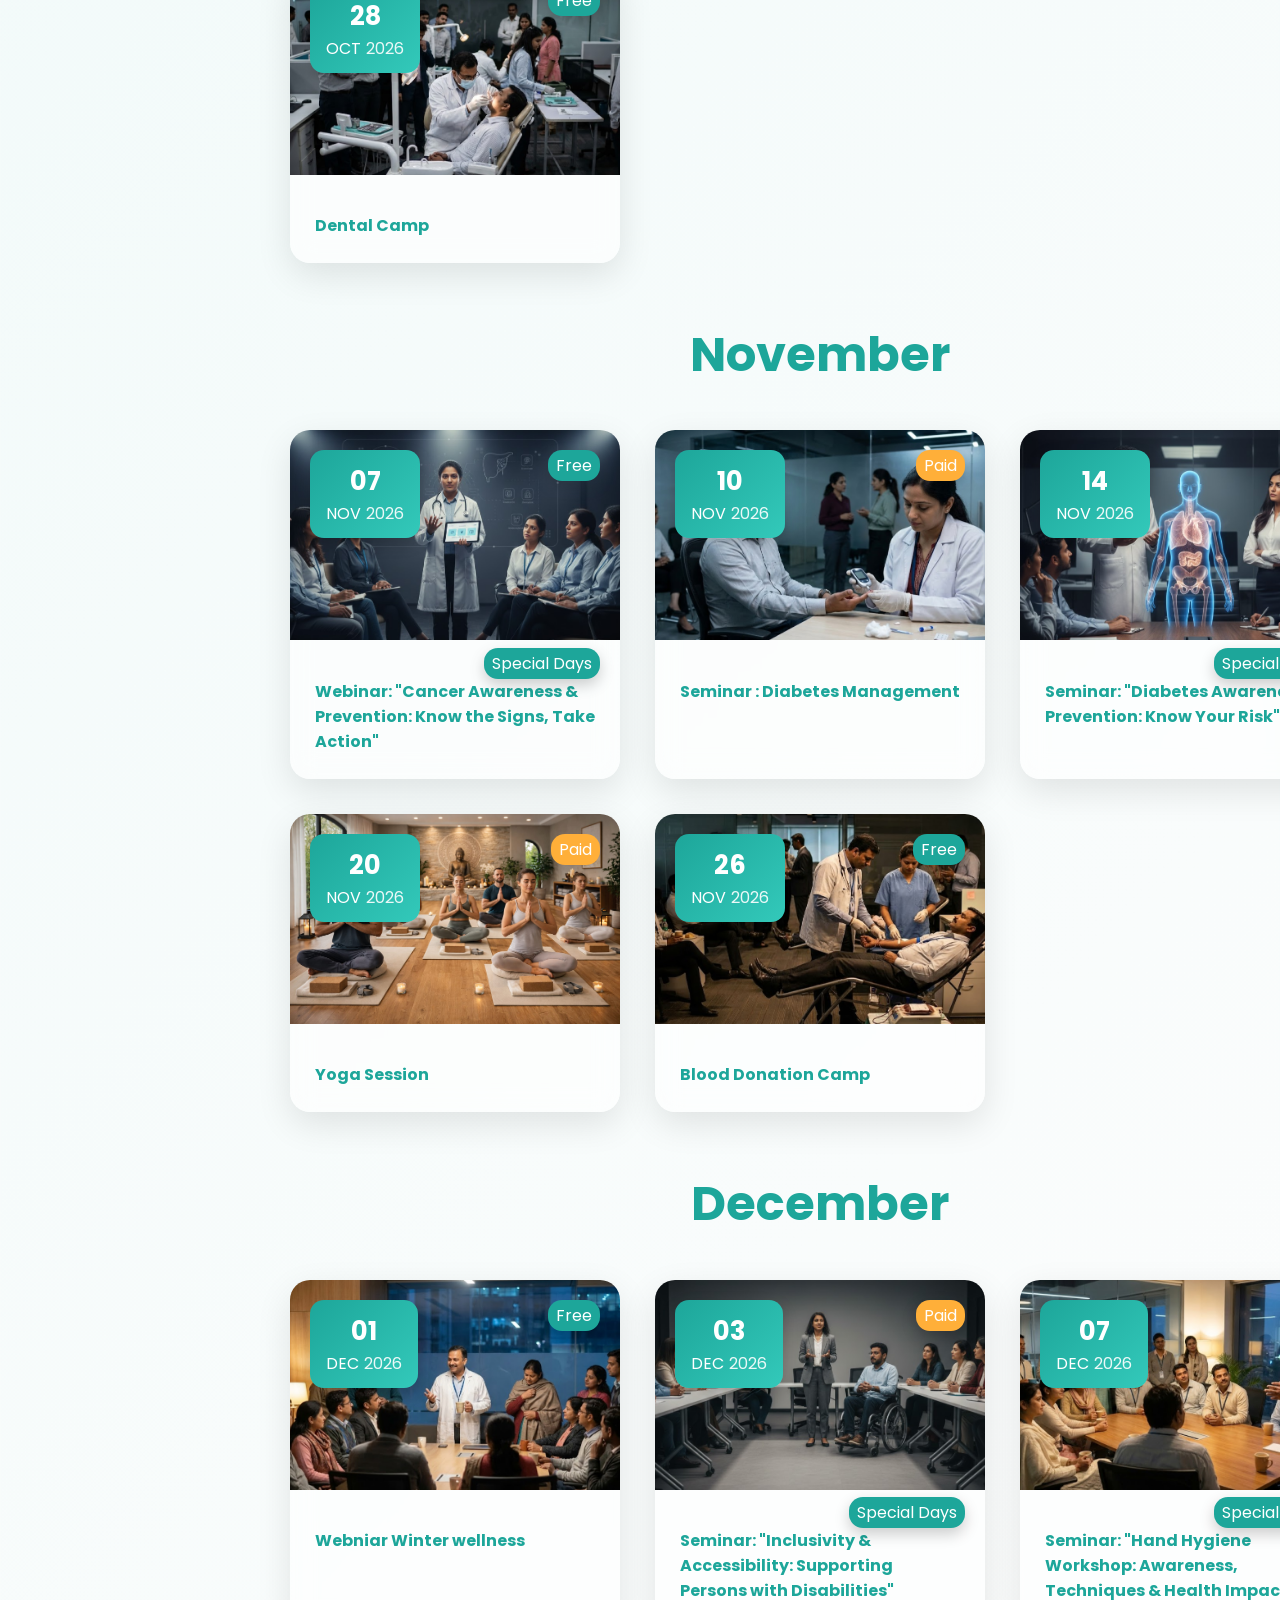
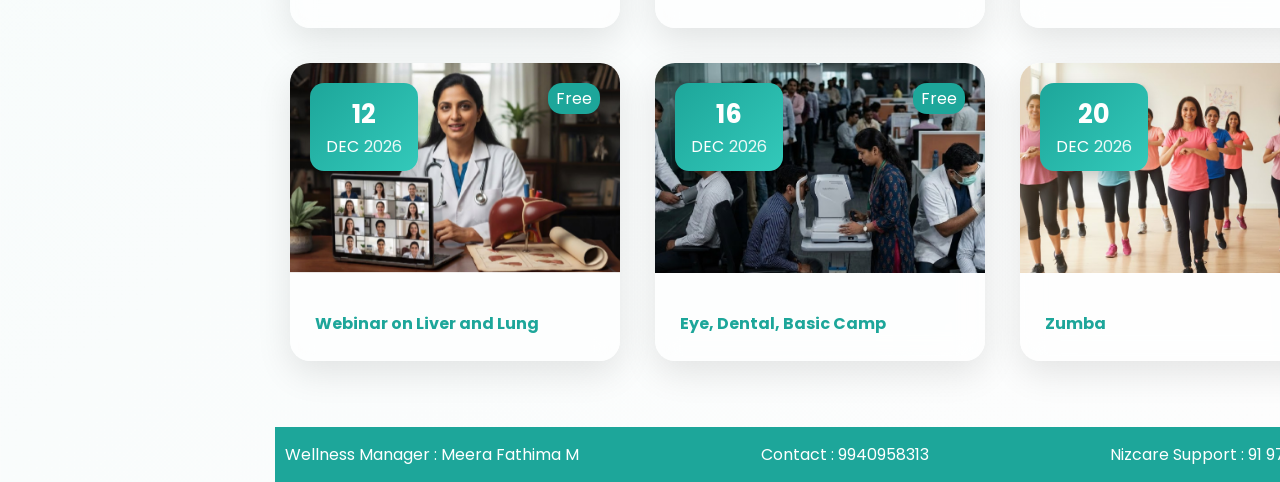
==== commit 53ecc1a7: "done" ====
--- a/index.html
+++ b/index.html
@@ -523,6 +523,7 @@
                             <span class="day">28</span><span class="month">Apr</span><span class="year">2026</span>
                         </div>
                         <div class="tag-paid"><span>Paid</span></div>
+                        <div class="tag-special" style="bottom: 120px;">Special Days</div>
                         <img src="./assets/wellness-calendar/4/Paid Activities_ Workplace Safety, Ergonomics & Occupational Health Programs.png"
                             alt="">
                         <div class="calendar-content">
@@ -530,7 +531,7 @@
                         </div>
                     </div>
 
-                    <div class="calendar-card" data-type="paid">
+                    <!-- <div class="calendar-card" data-type="paid">
                         <div class="calendar-date">
                             <span class="day">28</span><span class="month">Apr</span><span class="year">2026</span>
                         </div>
@@ -541,7 +542,7 @@
                         <div class="calendar-content">
                             <h2>World Day for Safety and Health at Work</h2>
                         </div>
-                    </div>
+                    </div> -->
 
                 </div>
             </div>
@@ -634,7 +635,7 @@
                         </div>
                     </div>
 
-                    <div class="calendar-card" data-type="paid">
+                    <!-- <div class="calendar-card" data-type="paid">
                         <div class="calendar-date">
                             <span class="day">28</span><span class="month">May</span><span class="year">2026</span>
                         </div>
@@ -642,9 +643,9 @@
                         <img src="./assets/wellness-calendar/5/Seminar_ _Nutrition for Women’s Long-Term Health_.png"
                             alt="">
                         <div class="calendar-content">
-                            <h2>Seminar: "Nutrition for Women’s Long-Term Health"</h2>
-                        </div>
-                    </div>
+                            <h2></h2>
+                        </div>
+                    </div> -->
 
                     <div class="calendar-card" data-type="paid">
                         <div class="calendar-date">
@@ -655,11 +656,11 @@
                         <img src="./assets/wellness-calendar/special/International Women’s Health Day.png"
                             alt="">
                         <div class="calendar-content">
-                            <h2>International Women’s Health Day</h2>
-                        </div>
-                    </div>
-
-                    <div class="calendar-card" data-type="paid">
+                            <h2>International Women’s Health Day - Seminar: "Nutrition for Women’s Long-Term Health"</h2>
+                        </div>
+                    </div>
+
+                    <!-- <div class="calendar-card" data-type="paid">
                         <div class="calendar-date">
                             <span class="day">30</span><span class="month">May</span><span class="year">2026</span>
                         </div>
@@ -668,7 +669,7 @@
                         <div class="calendar-content">
                             <h2>Health Camp: Early Screening & Prevention</h2>
                         </div>
-                    </div>
+                    </div> -->
 
                     <div class="calendar-card" data-type="paid">
                         <div class="calendar-date">
@@ -678,11 +679,11 @@
                         <div class="tag-special">Special Days</div>
                         <img src="./assets/wellness-calendar/special/Protect Your Liver.png" alt="">
                         <div class="calendar-content">
-                            <h2>Protect Your Liver</h2>
-                        </div>
-                    </div>
-
-                    <div class="calendar-card" data-type="paid">
+                            <h2>Protect Your Liver - Health Camp: Early Screening & Prevention</h2>
+                        </div>
+                    </div>
+
+                    <!-- <div class="calendar-card" data-type="paid">
                         <div class="calendar-date">
                             <span class="day">31</span><span class="month">May</span><span class="year">2026</span>
                         </div>
@@ -692,7 +693,7 @@
                         <div class="calendar-content">
                             <h2>Seminar: "Tobacco & Its Impact on Heart, Lungs and Liver"</h2>
                         </div>
-                    </div>
+                    </div> -->
 
                     <div class="calendar-card" data-type="paid">
                         <div class="calendar-date">
@@ -703,7 +704,7 @@
                         <img src="./assets/wellness-calendar/special/World No Tobacco Day.png"
                             alt="">
                         <div class="calendar-content">
-                            <h2> World No Tobacco Day</h2>
+                            <h2> Seminar: "Tobacco & Its Impact on Heart, Lungs and Liver"</h2>
                         </div>
                     </div>
 
@@ -865,6 +866,18 @@
 
                     <div class="calendar-card" data-type="paid">
                         <div class="calendar-date">
+                            <span class="day">15</span><span class="month">Jul</span><span class="year">2026</span>
+                        </div>
+                        <div class="tag-paid"><span>Paid</span></div>
+                        <div class="tag-special">Special Days</div>
+                        <img src="./assets/wellness-calendar/special/Liver Wellness Camp.png" alt="">
+                        <div class="calendar-content">
+                            <h2>Liver Wellness Camp</h2>
+                        </div>
+                    </div>
+
+                    <div class="calendar-card" data-type="paid">
+                        <div class="calendar-date">
                             <span class="day">20</span><span class="month">Jul</span><span class="year">2026</span>
                         </div>
                         <div class="tag-paid"><span>Paid</span></div>
@@ -894,18 +907,6 @@
                         <img src="./assets/wellness-calendar/7/Rest Easy _ Managing sleep and anxiety.png" alt="">
                         <div class="calendar-content">
                             <h2>Seminar on Rest Easy : Managing sleep and anxiety</h2>
-                        </div>
-                    </div>
-
-                    <div class="calendar-card" data-type="paid">
-                        <div class="calendar-date">
-                            <span class="day">27</span><span class="month">Jul</span><span class="year">2026</span>
-                        </div>
-                        <div class="tag-paid"><span>Paid</span></div>
-                        <div class="tag-special">Special Days</div>
-                        <img src="./assets/wellness-calendar/special/Liver Wellness Camp.png" alt="">
-                        <div class="calendar-content">
-                            <h2>Liver Wellness Camp</h2>
                         </div>
                     </div>
 
@@ -1016,7 +1017,7 @@
 
                     <div class="calendar-card" data-type="paid">
                         <div class="calendar-date">
-                            <span class="day">25</span><span class="month">Oct</span><span class="year">2026</span>
+                            <span class="day">25</span><span class="month">Aug</span><span class="year">2026</span>
                         </div>
                         <div class="tag-paid"><span>Paid</span></div>
                         <img src="./assets/wellness-calendar/8/cpr.jpeg" alt="">
@@ -1038,7 +1039,7 @@
 
                     <div class="calendar-card" data-type="paid">
                         <div class="calendar-date">
-                            <span class="day">30</span><span class="month">Oct</span><span class="year">2026</span>
+                            <span class="day">30</span><span class="month">Aug</span><span class="year">2026</span>
                         </div>
                         <div class="tag-paid"><span>Paid</span></div>
                         <img src="./assets/wellness-calendar/paid/Origami Activity.png" alt="">
@@ -1226,7 +1227,7 @@
 
                     <div class="calendar-card" data-type="paid">
                         <div class="calendar-date">
-                            <span class="day">14</span><span class="month">Oct</span><span class="year">2026</span>
+                            <span class="day">12</span><span class="month">Oct</span><span class="year">2026</span>
                         </div>
                         <div class="tag-paid"><span>Paid</span></div>
                         <img src="./assets/wellness-calendar/10/Fun activity.png" alt="">
